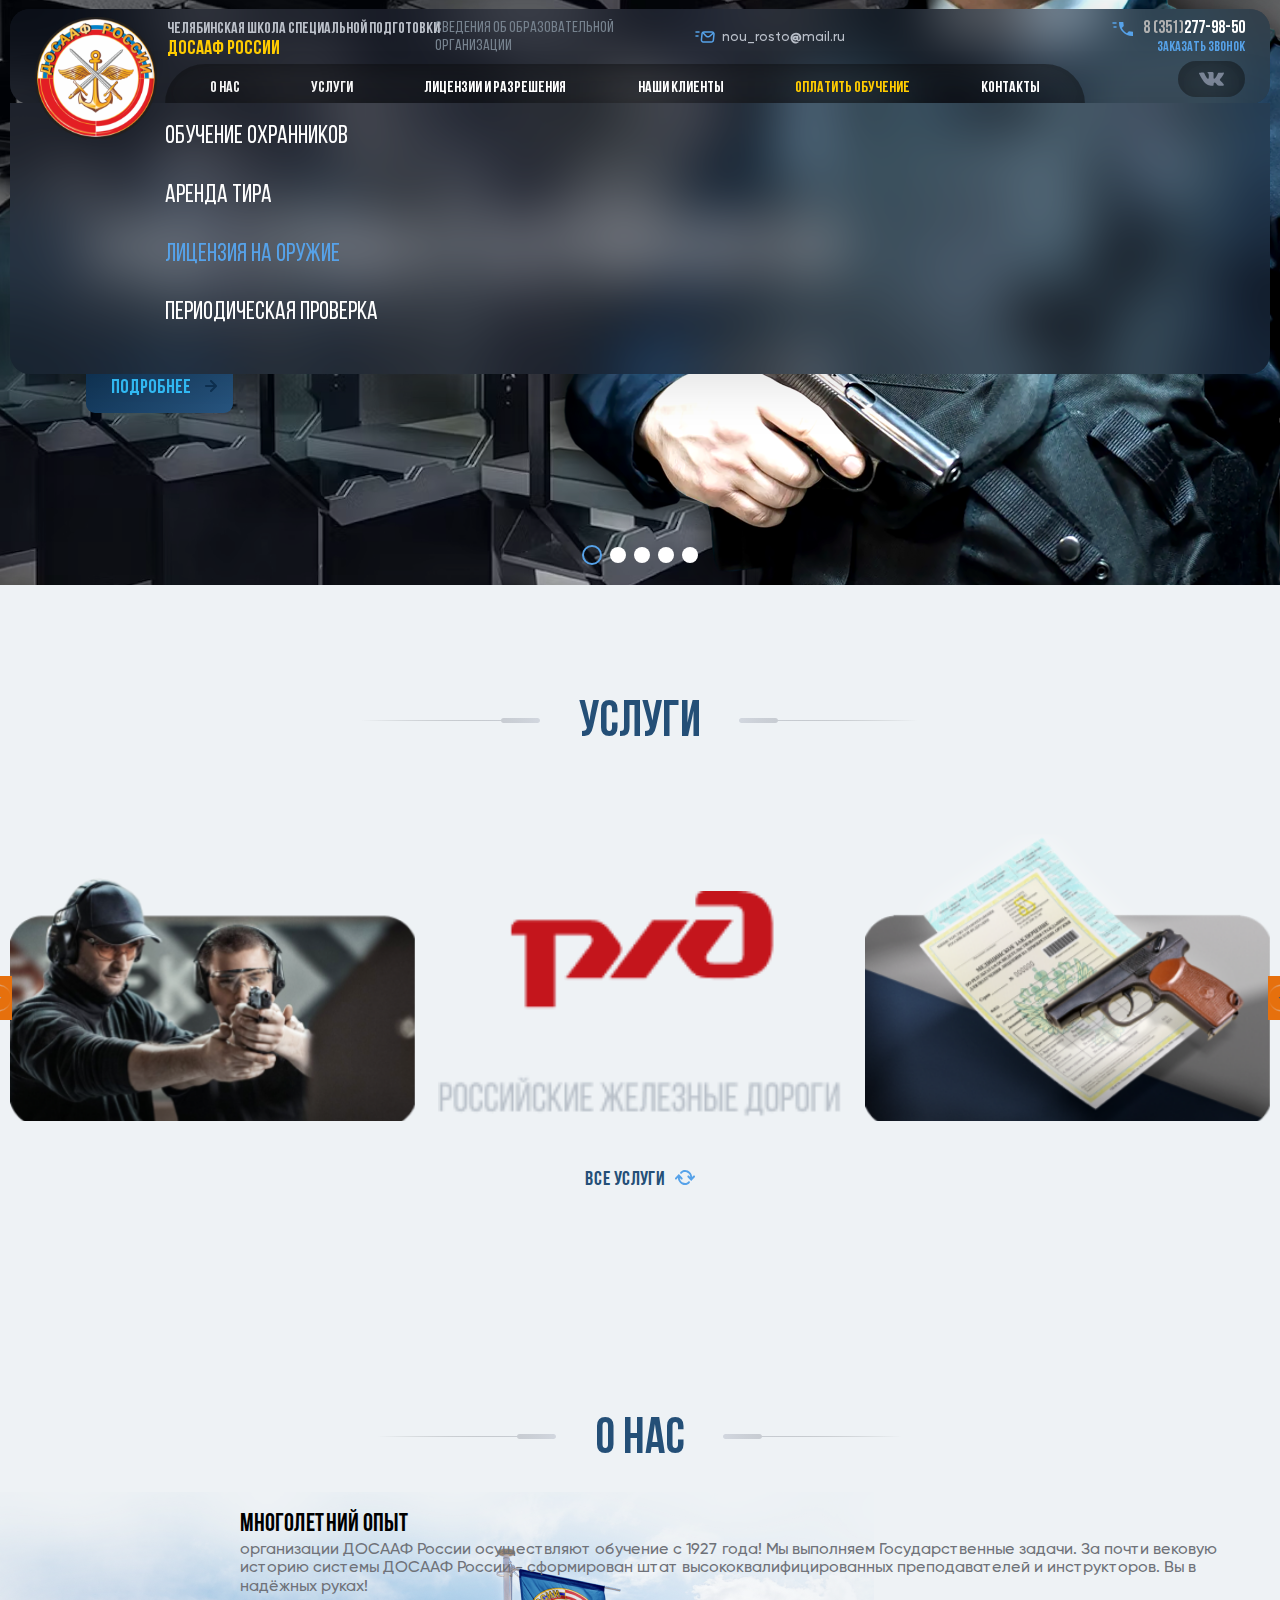
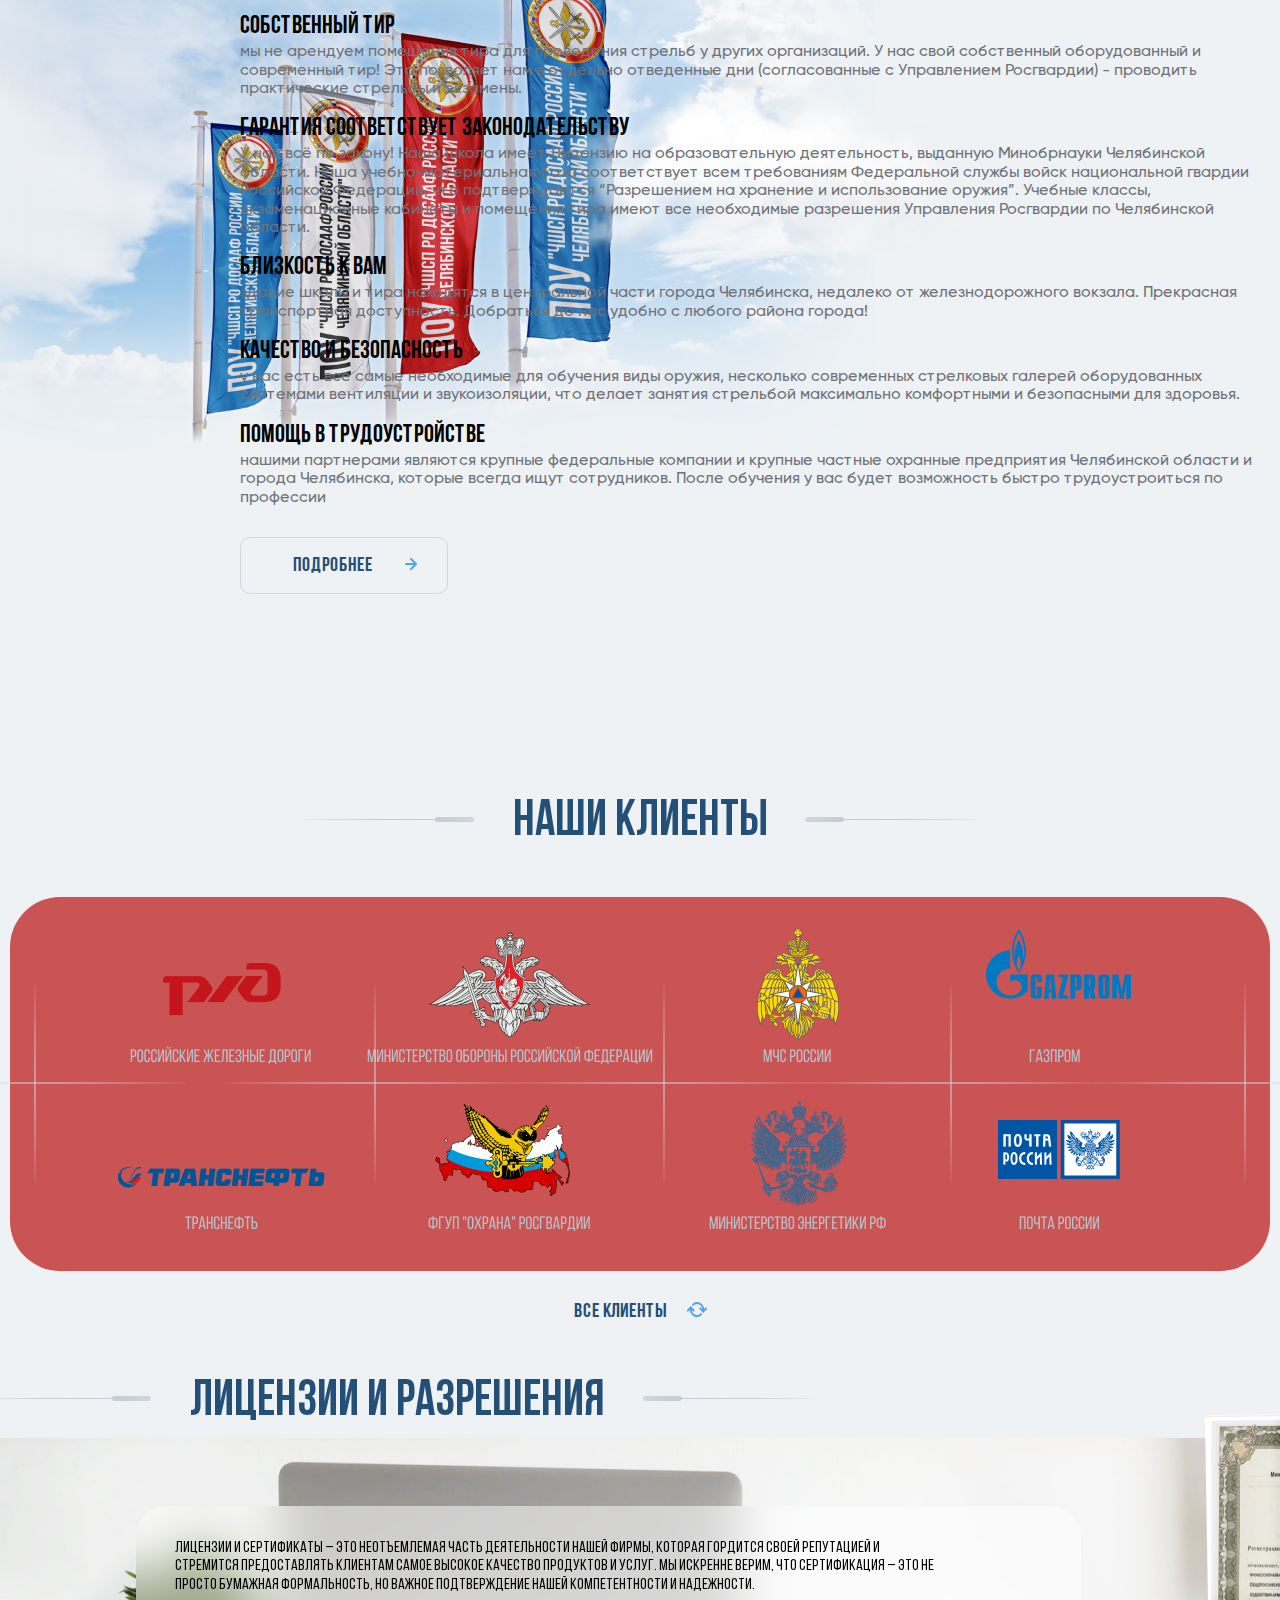
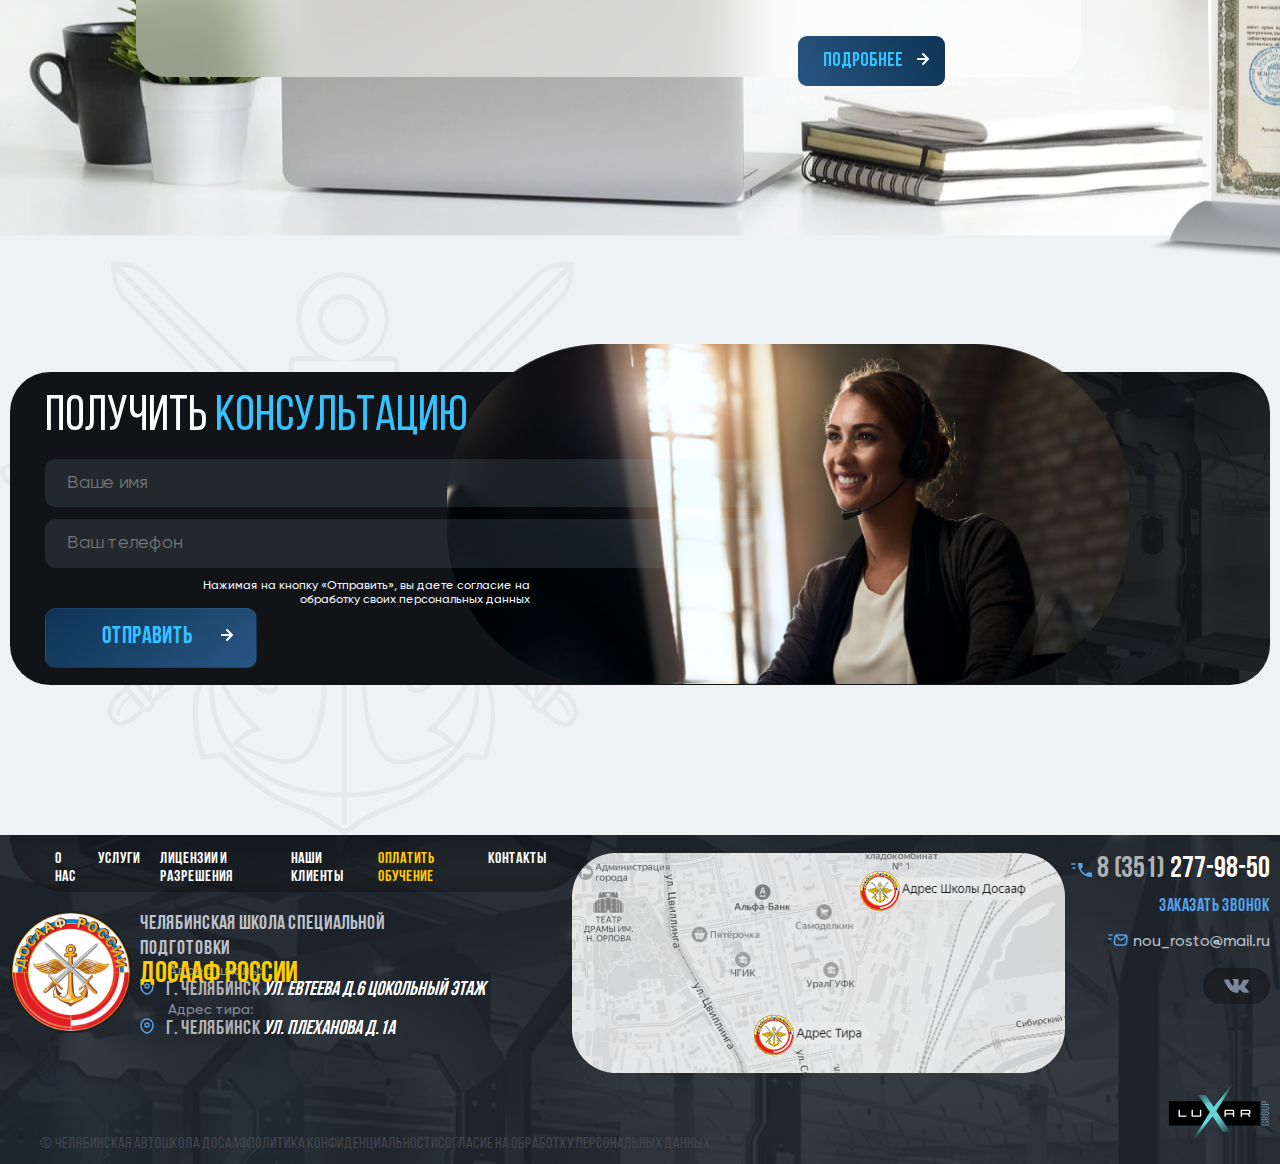
==== index.html @ ca15ece2 "servises slider translateY(-20px)" ====
<!DOCTYPE html>
<html lang="ru">

<head>
  <meta charset="UTF-8" />
  <meta name="viewport"
    content="width=device-width, user-scalable=no, initial-scale=1.0, maximum-scale=1.0, minimum-scale=1.0" />
  <meta http-equiv="X-UA-Compatible" content="ie=edge" />
  <title>ЧЕЛЯБИНСКАЯ ШКОЛА СПЕЦИАЛЬНОЙ ПОДГОТОВКИ ДОСААФ РОССИИ</title>
  <link rel="stylesheet" href="css/normalize.css" />
  <link rel="stylesheet" href="css/swiper-bundle.css" />
  <link rel="stylesheet" href="css/style.css" />

  <script src="script/burger.js" defer></script>
  <script src="script/swiper-bundle.js" defer></script>
  <script src="script/hero-slider.js" defer></script>
  <script src="script/services-slider.js" defer></script>
  <script src="script/open-submenu.js" defer></script>

  <!--    <link rel="stylesheet" href="https://cdn.jsdelivr.net/npm/swiper@11/swiper-bundle.min.css"/>-->
  <!--    <script src="https://cdn.jsdelivr.net/npm/swiper@11/swiper-bundle.min.js"></script>-->
</head>

<body>
  <header class="header">
    <div class="container all-width">
      <div class="header__container">
        <div class="header__logo">
          <a href="/">
            <img class="header__logo_img" src="./images/logo.svg"
              alt="Челябинская школа специальной подготовки ДОСААФ РОССИИ" />
            <div class="header__logo_title">
              <span>Челябинская&#160;школа&#160;специальной&#160;подготовки</span>
              <br />
              <span class="accent">досааф&#160;россии</span>
            </div>
          </a>
        </div>
        <div class="top header__top">
          <ul class="top__list">
            <li class="top__item top__item_left">
              <a class="top__link" href="#">Сведения об образовательной организации</a>
            </li>
            <li class="top__item top__item_right">
              <a class="top__link top__link_mail" href="mailto:nou_rosto@mail.ru">
                <svg class="icon icon-email" width="20" height="12" viewBox="0 0 20 12" fill="none"
                  xmlns="http://www.w3.org/2000/svg">
                  <path d="M1 1H4M1 5H3M7.02 2.801L6.42 8.801C6.3922 9.07903 6.42296 9.35981 6.51031 9.62522C6.59766
                            9.89064 6.73966 10.1348 6.92715 10.342C7.11464 10.5492 7.34346 10.7148 7.59886 10.8281C7.85426
                            10.9414 8.13058 11 8.41 11H16.39C16.886 11 17.3642 10.8157 17.732 10.4829C18.0997 10.1501
                            18.3307 9.69251 18.38 9.199L18.98 3.199C19.0078 2.92097 18.977 2.64019 18.8897 2.37478C18.8023
                            2.10936 18.6603 1.86519 18.4729 1.65801C18.2854 1.45083 18.0565 1.28524 17.8011 1.17191C17.5457
                            1.05857 17.2694 1.00001 16.99 1H9.01C8.51403 1.00002 8.03576 1.18432 7.66803 1.51712C7.3003
                            1.84993 7.06935 2.30749 7.02
                            2.801Z" stroke="#56A2E9" stroke-width="1.5" stroke-linecap="round"
                    stroke-linejoin="round" />
                  <path d="M7.80005 1.5L10.782 4.78C11.047 5.07155 11.3669 5.30804 11.7233 5.47598C12.0797 5.64392
                            12.4657 5.74001 12.8592 5.75877C13.2528 5.77753 13.6461 5.71858 14.0169 5.5853C14.3876 5.45203
                            14.7285 5.24702 15.02
                            4.982L18.3 2" stroke="#56A2E9" stroke-width="1.5" stroke-linecap="round"
                    stroke-linejoin="round" />
                </svg>
                <span>nou_rosto<i>@</i>mail.ru</span></a>
            </li>
          </ul>
        </div>
        <div class="header__contacts">
          <ul class="contacts__list">
            <li class="contacts__item contacts__item_border">
              <a class="contacts__link contacts__link_number" href="tel:+73512779850">
                <svg class="icon icon-call" width="21" height="14" viewBox="0 0 21 14" fill="none"
                  xmlns="http://www.w3.org/2000/svg">
                  <path d="M21 9.69195L16.9008 9.21747L14.9406 11.1776C12.7324 10.0546 10.9376 8.25979
                            9.81458 6.05164L11.7825 4.08369L11.308 0H7.02212C6.57097 7.91847 13.0815 14.429 21
                            13.9779V9.69195Z" fill="#56A2E9" />
                  <path d="M4 1H1M4 5H2" stroke="#56A2E9" stroke-width="1.5" stroke-linecap="round"
                    stroke-linejoin="round" />
                </svg>
                <span>8 (351)</span> 277-98-50
              </a>
            </li>
            <li class="contacts__item contacts__item_zacaz-call">
              <a class="contacts__link contacts__link-call" href="#">заказать звонок</a>
            </li>
            <li class="contacts__item contacts__item_social">
              <a class="contacts__link contacts__link_social" href="https://vk.com"><svg class="icon icon-social"
                  width="25" height="14" viewBox="0 0 25 14" fill="none" xmlns="http://www.w3.org/2000/svg">
                  <path fill-rule="evenodd" clip-rule="evenodd" d="M8.24581 0.979455C8.57841 1.13714 9.35439
                            1.05509 9.63311 2.0165C9.88423 2.88255 9.87392 4.95368 9.67984 5.91772C9.14318 8.58359 6.8778
                            4.36717 6.31852 3.44094C6.02899 2.96131 5.52526 1.86737 5.30141 1.33363C4.91526 0.412672
                            3.98945 0.608835 2.88602 0.608835C2.47093 0.608835 2.19071 0.646817 1.79907 0.645995C1.18624
                            0.644515 0 0.527278 0 1.09061C0 1.52157 0.24696 1.95221 0.437211 2.32596L1.4623 4.35122C1.64141
                            4.69158 1.80572 5.03277 2.00811 5.36804L2.56506 6.33669C4.03185 8.73158 5.79417 11.5407
                            8.43323 12.8382C10.4335 13.8216 11.375 13.8017 13.5682 13.8017C13.9096 13.8017 14.3385
                            13.6179 14.4571 13.3836C14.6017 13.0978 14.5869 12.6249 14.6185 12.2461C14.6959 11.3233
                            15.1492 10.1054 16.2452 10.8583C16.7644 11.2151 17.3953 12.0461 17.8691 12.5139C18.1259
                            12.7673 18.4365 13.0991 18.7249 13.2984C18.8726 13.4005 19.117 13.5478 19.2697 13.6121C20.1759
                            13.9936 21.2166 13.8014 22.3388 13.8017C22.9616 13.8019 24.0473 13.9035 24.5723 13.5641C25.4046
                            13.0259 24.5723 12.0642 24.1005 11.467C23.8309 11.126 22.791 10.0368 22.4228 9.71617C20.0126
                            7.61774 20.4949 7.95795 22.9921 4.66412C23.5159 3.97303 24.925 2.16219 24.925 1.20176C24.925
                            0.698283 24.3854 0.655203 23.9814 0.612781C23.7737 0.591076 23.716 0.64468 23.5023 0.647311C22.8384
                            0.655532 19.8152 0.575456 19.437 0.704367C19.1927 0.787732 19.0539 1.03618 18.9546 1.26507C18.3928
                            2.55846 18.0098 3.44916 17.2042 4.64867C16.8781 5.13422 15.8336 6.76058 15.1798 6.76058C14.7115
                            6.76058 14.5427 5.8383 14.5427 5.38941C14.5427 4.02795 14.6177 2.78586 14.6177 1.46123C14.6177
                            1.17924 14.556 0.883594 14.4622 0.688418C14.0526 -0.164306 11.822 0.0159071 10.7946 0.0159071C10.0525
                            0.0159071 8.85614 0.0918728 8.39415 0.681347C8.32231 0.773263 8.25911 0.822427 8.24581
                            0.979455Z" fill="currentColor" />
                </svg>
              </a>
            </li>
          </ul>
        </div>
        <div class="header__grid2 down header__menu">
          <nav class="header__navigation">
            <ul class="menu__list">
              <li class="menu__item">
                <a class="menu__link link-hov" href="#">О нас</a>
              </li>
              <li class="menu__item">
                <a class="menu__link link-hov submenu" href="#">Услуги</a>
                <ul class="submenu__list">
                  <li class="submenu__item"><a href="#" class="submenu__link">Обучение охранников</a></li>
                  <li class="submenu__item"><a href="#" class="submenu__link">Аренда тира</a></li>
                  <li class="submenu__item"><a href="#" class="submenu__link active">Лицензия на оружие</a></li>
                  <li class="submenu__item"><a href="#" class="submenu__link">Периодическая проверка</a></li>
                </ul>
              </li>
              <li class="menu__item ">
                <a class="menu__link link-hov" href="#">Лицензии и разрешения</a>
              </li>
              <li class="menu__item">
                <a class="grid__link2 menu__link link-hov" href="#">Наши клиенты</a>
              </li>
              <li class="menu__item">
                <a class="menu__link link-hov accent" href="#">Оплатить обучение</a>
              </li>
              <li class="menu__item">
                <a class="menu__link link-hov" href="#">Контакты</a>
              </li>
            </ul>
          </nav>
        </div>
        <div class="burger">
          <div class="burger__btn_open">
            <span class="burger__btn_line"></span>
            <span class="burger__btn_line"></span>
            <span class="burger__btn_line"></span>
          </div>
        </div>
      </div>
    </div>
  </header>
  <div class="burger__menu">
    <div class="container">
      <div class="burger__menu-container">
        <nav class="burger__nav">
          <ul class="nav__list">
            <li class="nav__item"><a class="nav__link" href="#">О нас</a></li>
            <li class="nav__item">
              <a class="nav__link" href="#">Услуги</a>
            </li>
            <li class="nav__item">
              <a class="nav__link" href="#">Лицензии и разрешения</a>
            </li>
            <li class="nav__item">
              <a class="nav__link" href="#">Наши клиенты</a>
            </li>
            <li class="nav__item">
              <a class="nav__link accent" href="#">Оплатить обучение</a>
            </li>
            <li class="nav__item">
              <a class="nav__link" href="#">Контакты</a>
            </li>
            <li class="nav__item">
              <a class="nav__link intelligence" href="#">Сведения об образовательной организации</a>
            </li>
          </ul>
        </nav>

        <div class="burger__contact">
          <ul class="contact__list">
            <li class="contact__item">
              <a href="tel:+73512779850" class="contact__line number"><svg width="21" height="14" viewBox="0 0 21 14"
                  fill="none" xmlns="http://www.w3.org/2000/svg">
                  <path
                    d="M21 9.69195L16.9008 9.21747L14.9406 11.1776C12.7324 10.0546 10.9376 8.25979 9.81458 6.05164L11.7825 4.08369L11.308 0H7.02212C6.57097 7.91847 13.0815 14.429 21 13.9779V9.69195Z"
                    fill="#56A2E9" />
                  <path d="M4 1H1M4 5H2" stroke="#56A2E9" stroke-width="1.5" stroke-linecap="round"
                    stroke-linejoin="round" />
                </svg>
                <span>8 (351)</span> 277-98-50</a>
            </li>
            <li class="contact__item">
              <a href="mailto:nou_rosto@mail.ru" class="contact__line email"><svg class="icon icon-email" width="20"
                  height="12" viewBox="0 0 20 12" fill="none" xmlns="http://www.w3.org/2000/svg">
                  <path d="M1 1H4M1 5H3M7.02 2.801L6.42 8.801C6.3922 9.07903 6.42296 9.35981 6.51031 9.62522C6.59766
                            9.89064 6.73966 10.1348 6.92715 10.342C7.11464 10.5492 7.34346 10.7148 7.59886 10.8281C7.85426
                            10.9414 8.13058 11 8.41 11H16.39C16.886 11 17.3642 10.8157 17.732 10.4829C18.0997 10.1501
                            18.3307 9.69251 18.38 9.199L18.98 3.199C19.0078 2.92097 18.977 2.64019 18.8897 2.37478C18.8023
                            2.10936 18.6603 1.86519 18.4729 1.65801C18.2854 1.45083 18.0565 1.28524 17.8011 1.17191C17.5457
                            1.05857 17.2694 1.00001 16.99 1H9.01C8.51403 1.00002 8.03576 1.18432 7.66803 1.51712C7.3003
                            1.84993 7.06935 2.30749 7.02
                            2.801Z" stroke="#56A2E9" stroke-width="1.5" stroke-linecap="round"
                    stroke-linejoin="round" />
                  <path d="M7.80005 1.5L10.782 4.78C11.047 5.07155 11.3669 5.30804 11.7233 5.47598C12.0797 5.64392
                            12.4657 5.74001 12.8592 5.75877C13.2528 5.77753 13.6461 5.71858 14.0169 5.5853C14.3876 5.45203
                            14.7285 5.24702 15.02
                            4.982L18.3 2" stroke="#56A2E9" stroke-width="1.5" stroke-linecap="round"
                    stroke-linejoin="round" />
                </svg><span>nou_rosto<i>@</i>mail.ru</span></a>
            </li>
          </ul>

          <div class="address__menu">
            <address>
              <span>Адрес школы:</span>
              <a href="#">
                <svg width="14" height="16" viewBox="0 0 14 16" fill="none" xmlns="http://www.w3.org/2000/svg">
                  <path d="M1 6.7C1 3.552 3.686 1 7 1C10.314 1 13 3.552 13 6.7C13 9.824 11.085 13.469 8.097
                           14.772C7.7508 14.9223 7.37741 14.9998 7 14.9998C6.62259 14.9998 6.2492 14.9223 5.903
                           14.772C2.915 13.47 1 9.824 1 6.7Z" stroke="#56A2E9" stroke-width="1.5" />
                  <path d="M7 9C8.10457 9 9 8.10457 9 7C9 5.89543 8.10457 5 7 5C5.89543 5 5 5.89543
                           5 7C5 8.10457 5.89543 9 7 9Z" stroke="#56A2E9" stroke-width="1.5" />
                </svg>
                <p>г. Челябинск ул. Евтеева д.6 цокольный этаж</p>
              </a>
            </address>
            <address>
              <span>Адрес тира:</span>
              <a href="#">
                <svg width="14" height="16" viewBox="0 0 14 16" fill="none" xmlns="http://www.w3.org/2000/svg">
                  <path d="M1 6.7C1 3.552 3.686 1 7 1C10.314 1 13 3.552 13 6.7C13 9.824 11.085 13.469 8.097
                           14.772C7.7508 14.9223 7.37741 14.9998 7 14.9998C6.62259 14.9998 6.2492 14.9223 5.903
                           14.772C2.915 13.47 1 9.824 1 6.7Z" stroke="#56A2E9" stroke-width="1.5" />
                  <path d="M7 9C8.10457 9 9 8.10457 9 7C9 5.89543 8.10457 5 7 5C5.89543 5 5 5.89543
                           5 7C5 8.10457 5.89543 9 7 9Z" stroke="#56A2E9" stroke-width="1.5" />
                </svg>
                <p>г. Челябинск ул. Плеханова д.1А</p>
              </a>
            </address>
          </div>

          <div class="btn__social">
            <a class="contacts__link" href="https://vk.com"><svg class="icon icon-social" width="25" height="14"
                viewBox="0 0 25 14" fill="none" xmlns="http://www.w3.org/2000/svg">
                <path fill-rule="evenodd" clip-rule="evenodd" d="M8.24581 0.979455C8.57841 1.13714 9.35439
                            1.05509 9.63311 2.0165C9.88423 2.88255 9.87392 4.95368 9.67984 5.91772C9.14318 8.58359 6.8778
                            4.36717 6.31852 3.44094C6.02899 2.96131 5.52526 1.86737 5.30141 1.33363C4.91526 0.412672
                            3.98945 0.608835 2.88602 0.608835C2.47093 0.608835 2.19071 0.646817 1.79907 0.645995C1.18624
                            0.644515 0 0.527278 0 1.09061C0 1.52157 0.24696 1.95221 0.437211 2.32596L1.4623 4.35122C1.64141
                            4.69158 1.80572 5.03277 2.00811 5.36804L2.56506 6.33669C4.03185 8.73158 5.79417 11.5407
                            8.43323 12.8382C10.4335 13.8216 11.375 13.8017 13.5682 13.8017C13.9096 13.8017 14.3385
                            13.6179 14.4571 13.3836C14.6017 13.0978 14.5869 12.6249 14.6185 12.2461C14.6959 11.3233
                            15.1492 10.1054 16.2452 10.8583C16.7644 11.2151 17.3953 12.0461 17.8691 12.5139C18.1259
                            12.7673 18.4365 13.0991 18.7249 13.2984C18.8726 13.4005 19.117 13.5478 19.2697 13.6121C20.1759
                            13.9936 21.2166 13.8014 22.3388 13.8017C22.9616 13.8019 24.0473 13.9035 24.5723 13.5641C25.4046
                            13.0259 24.5723 12.0642 24.1005 11.467C23.8309 11.126 22.791 10.0368 22.4228 9.71617C20.0126
                            7.61774 20.4949 7.95795 22.9921 4.66412C23.5159 3.97303 24.925 2.16219 24.925 1.20176C24.925
                            0.698283 24.3854 0.655203 23.9814 0.612781C23.7737 0.591076 23.716 0.64468 23.5023 0.647311C22.8384
                            0.655532 19.8152 0.575456 19.437 0.704367C19.1927 0.787732 19.0539 1.03618 18.9546 1.26507C18.3928
                            2.55846 18.0098 3.44916 17.2042 4.64867C16.8781 5.13422 15.8336 6.76058 15.1798 6.76058C14.7115
                            6.76058 14.5427 5.8383 14.5427 5.38941C14.5427 4.02795 14.6177 2.78586 14.6177 1.46123C14.6177
                            1.17924 14.556 0.883594 14.4622 0.688418C14.0526 -0.164306 11.822 0.0159071 10.7946 0.0159071C10.0525
                            0.0159071 8.85614 0.0918728 8.39415 0.681347C8.32231 0.773263 8.25911 0.822427 8.24581
                            0.979455Z" fill="currentColor" />
              </svg>
            </a>
          </div>

          <button class="burger__btn_closes">
            <svg class="closes" width="53" height="53" viewBox="0 0 53 53" fill="none"
              xmlns="http://www.w3.org/2000/svg">
              <circle cx="26.5" cy="26.5" r="26.5" fill="black" fill-opacity="0.5" />
              <path fill-rule="evenodd" clip-rule="evenodd"
                d="M34.5563 33.5564C34.9469 33.1658 34.9469 32.5327 34.5563 32.1421L28.7026 26.2884L34.7484 20.2427C35.1389 19.8521 35.1389 19.219 34.7484 18.8284C34.3578 18.4379 33.7247 18.4379 33.3342 18.8284L27.2884 24.8742L21.1213 18.7071C20.7308 18.3166 20.0976 18.3166 19.7071 18.7071C19.3166 19.0976 19.3166 19.7308 19.7071 20.1213L25.8742 26.2884L19.8991 32.2635C19.5086 32.654 19.5086 33.2872 19.8991 33.6777C20.2896 34.0682 20.9228 34.0682 21.3133 33.6777L27.2884 27.7026L33.1421 33.5564C33.5327 33.9469 34.1658 33.9469 34.5563 33.5564Z"
                fill="#6F7279" />
            </svg>
          </button>
        </div>
      </div>
    </div>
  </div>

  <main>
    <section class="hero-slider">
      <div class="swiper swiper-hero">

        <div class="swiper-wrapper">

          <div class="swiper-slide" style="
                background: url(images/bg-hero.png) no-repeat center/cover;
                height: 606px;
              ">
            <div class="hero-slider__container">
              <div class="container">
                <div class="hero-slider__card">
                  <h2>Подготовка охранников</h2>
                  <p>
                    С опытными преподавателями и эффективными методиками вы
                    станете настоящим профессионалом в охранной деятельности.
                    Индивидуальный подход к каждому
                  </p>
                  <a href="#" class="btn btn-arr">подробнее
                  </a>
                </div>
              </div>
            </div>
          </div>
          <div class="swiper-slide" style="
                background: url(images/hero-bg2.png) no-repeat center/cover;
                height: 606px;
              ">
            <div class="hero-slider__container">
              <div class="container">
                <div class="hero-slider__card">
                  <h2>
                    Подготовка охранников <br>
                    <span>4,5,6 разрядов</span>
                  </h2>
                  <p>
                    С опытными преподавателями и эффективными методиками вы
                    станете настоящим профессионалом в охранной деятельности.
                    Индивидуальный подход к каждому
                  </p>
                  <a href="#" class="btn btn-arr">подробнее
                  </a>
                </div>
              </div>
            </div>
          </div>
          <div class="swiper-slide" style="
                background: url(images/bg-hero.png) no-repeat center/cover;
                height: 606px;
              ">
            <div class="hero-slider__container">
              <div class="container">
                <div class="hero-slider__card">
                  <h2>Лицензия на оружие</h2>
                  <p>
                    С опытными преподавателями и эффективными методиками вы
                    станете настоящим профессионалом в охранной деятельности.
                    Индивидуальный подход к каждому
                  </p>
                  <a href="#" class="btn btn-arr">подробнее
                  </a>
                </div>
              </div>
            </div>
          </div>
          <div class="swiper-slide" style="
                background: url(images/hero-bg2.png) no-repeat center/cover;
                height: 606px;
              ">
            <div class="hero-slider__container">
              <div class="container">
                <div class="hero-slider__card">
                  <h2>Периодическая проверка</h2>
                  <p>
                    С опытными преподавателями и эффективными методиками вы
                    станете настоящим профессионалом в охранной деятельности.
                    Индивидуальный подход к каждому
                  </p>
                  <a href="#" class="btn btn-arr">подробнее
                  </a>
                </div>
              </div>
            </div>
          </div>
          <div class="swiper-slide" style="
                background: url(images/bg-hero.png) no-repeat center/cover;
                height: 606px;
              ">
            <div class="hero-slider__container">
              <div class="container">
                <div class="hero-slider__card">
                  <h2>Аренда тира</h2>
                  <p>
                    С опытными преподавателями и эффективными методиками вы
                    станете настоящим профессионалом в охранной деятельности.
                    Индивидуальный подход к каждому
                  </p>
                  <button class="btn btn-arr">подробнее
                  </button>
                </div>
              </div>
            </div>
          </div>
        </div>
        <div class="swiper-button-prev btn__slider_prev">
          <svg width="55" height="55" viewBox="0 0 55 55" fill="none" xmlns="http://www.w3.org/2000/svg">
            <circle cx="27.5" cy="27.5" r="27" transform="matrix(-1 0 0 1 55 0)" stroke="#3C4350" />
            <path
              d="M26.29 32.71L21.29 27.71C21.199 27.6149 21.1276 27.5028 21.08 27.38C20.98 27.1365
                          20.98 26.8635 21.08 26.62C21.1276 26.4973 21.199 26.3851 21.29 26.29L26.29 21.29C26.3833
                          21.1968 26.4939 21.1228 26.6158 21.0723C26.7376 21.0219 26.8682 20.9959 27 20.9959C27.2663
                          20.9959 27.5217 21.1017 27.71 21.29C27.8983 21.4783 28.0041 21.7337 28.0041 22C28.0041 22.2663
                          27.8983 22.5217 27.71 22.71L24.41 26L32 26C32.2652 26 32.5196 26.1054 32.7071 26.2929C32.8947
                          26.4804 33 26.7348 33 27C33 27.2652 32.8947 27.5196 32.7071 27.7071C32.5196 27.8946 32.2652 28 32
                          28L24.41 28L27.71 31.29C27.8037 31.383 27.8781 31.4936 27.9289 31.6154C27.9797 31.7373 28.0058
                          31.868 28.0058 32C28.0058 32.132 27.9797 32.2627 27.9289 32.3846C27.8781 32.5064 27.8037 32.617
                          27.71 32.71C27.6171 32.8037 27.5065 32.8781 27.3846 32.9289C27.2627 32.9797 27.132 33.0058 27
                          33.0058C26.868 33.0058 26.7373 32.9797 26.6154 32.9289C26.4936 32.8781 26.383 32.8037 26.29 32.71Z"
              fill="#A8B1C0" />
          </svg>
        </div>
        <div class="swiper-button-next btn__slider_next">
          <svg width="55" height="55" viewBox="0 0 55 55" fill="none" xmlns="http://www.w3.org/2000/svg">
            <circle cx="27.5" cy="27.5" r="27" stroke="#3C4350" />
            <path d="M28.71 32.71L33.71 27.71C33.801 27.6149 33.8724 27.5028 33.92 27.38C34.02 27.1365 34.02
                          26.8635 33.92 26.62C33.8724 26.4973 33.801 26.3851 33.71 26.29L28.71 21.29C28.6167 21.1968 28.5061
                          21.1228 28.3842 21.0723C28.2624 21.0219 28.1318 20.9959 28 20.9959C27.7337 20.9959 27.4783 21.1017
                          27.29 21.29C27.1017 21.4783 26.9959 21.7337 26.9959 22C26.9959 22.2663 27.1017 22.5217 27.29
                          22.71L30.59 26L23 26C22.7348 26 22.4804 26.1054 22.2929 26.2929C22.1053 26.4804 22 26.7348 22
                          27C22 27.2652 22.1053 27.5196 22.2929 27.7071C22.4804 27.8946 22.7348 28 23 28L30.59 28L27.29
                          31.29C27.1963 31.383 27.1219 31.4936 27.0711 31.6154C27.0203 31.7373 26.9942 31.868 26.9942
                          32C26.9942 32.132 27.0203 32.2627 27.0711 32.3846C27.1219 32.5064 27.1963 32.617 27.29 32.71C27.3829
                          32.8037 27.4935 32.8781 27.6154 32.9289C27.7373 32.9797 27.868 33.0058 28 33.0058C28.132 33.0058
                          28.2627 32.9797 28.3846 32.9289C28.5064 32.8781 28.617 32.8037 28.71 32.71Z"
              fill="#A8B1C0" />
          </svg>
        </div>
        <!-- If we need pagination -->
        <div class="swiper-pagination castom-paginstion"></div>
      </div>
    </section>

    <section class="servises">
      <div class="container">
        <div class="servises__container">
            <h2 class="title servises__title">Услуги</h2>

            <!-- If we need navigation buttons -->
            <div class="swiper-button-prev servises-btn-prev">
                <svg width="55" height="55" viewBox="0 0 55 55" fill="none" xmlns="http://www.w3.org/2000/svg">
                    <circle cx="27.5" cy="27.5" r="26" transform="matrix(-1 0 0 1 55 0)"
                            stroke="url(#paint0_linear_400_408)" stroke-width="3" />
                    <path
                            d="M26.29 32.7099L21.29 27.7099C21.199 27.6148 21.1276 27.5027 21.08 27.3799C20.98 27.1365 20.98 26.8634 21.08 26.6199C21.1276 26.4972 21.199 26.385 21.29 26.2899L26.29 21.2899C26.3833 21.1967 26.4939 21.1227 26.6158 21.0723C26.7376 21.0218 26.8682 20.9958 27 20.9958C27.2663 20.9958 27.5217 21.1016 27.71 21.2899C27.8983 21.4782 28.0041 21.7336 28.0041 21.9999C28.0041 22.2662 27.8983 22.5216 27.71 22.7099L24.41 25.9999L32 25.9999C32.2652 25.9999 32.5196 26.1053 32.7071 26.2928C32.8947 26.4804 33 26.7347 33 26.9999C33 27.2652 32.8947 27.5195 32.7071 27.707C32.5196 27.8946 32.2652 27.9999 32 27.9999L24.41 27.9999L27.71 31.2899C27.8037 31.3829 27.8781 31.4935 27.9289 31.6154C27.9797 31.7372 28.0058 31.8679 28.0058 31.9999C28.0058 32.132 27.9797 32.2627 27.9289 32.3845C27.8781 32.5064 27.8037 32.617 27.71 32.7099C27.6171 32.8037 27.5065 32.8781 27.3846 32.9288C27.2627 32.9796 27.132 33.0057 27 33.0057C26.868 33.0057 26.7373 32.9796 26.6154 32.9288C26.4936 32.8781 26.383 32.8037 26.29 32.7099Z"
                            fill="#A8B1C0" />
                    <defs>
                        <linearGradient id="paint0_linear_400_408" x1="1.5" y1="29" x2="55" y2="29.5"
                                        gradientUnits="userSpaceOnUse">
                            <stop stop-color="#D5DDEB" stop-opacity="0" />
                            <stop offset="1" stop-color="#D5DDEA" />
                        </linearGradient>
                    </defs>
                </svg>
            </div>
            <div class="swiper-button-next servises-btn-next">
                <svg width="55" height="55" viewBox="0 0 55 55" fill="none" xmlns="http://www.w3.org/2000/svg">
                    <circle cx="27.5" cy="27.5" r="26" stroke="url(#paint0_linear_400_411)" stroke-width="3" />
                    <path
                            d="M28.71 32.7099L33.71 27.7099C33.801 27.6148 33.8724 27.5027 33.92 27.3799C34.02 27.1365 34.02 26.8634 33.92 26.6199C33.8724 26.4972 33.801 26.385 33.71 26.2899L28.71 21.2899C28.6167 21.1967 28.5061 21.1227 28.3842 21.0723C28.2624 21.0218 28.1318 20.9958 28 20.9958C27.7337 20.9958 27.4783 21.1016 27.29 21.2899C27.1017 21.4782 26.9959 21.7336 26.9959 21.9999C26.9959 22.2662 27.1017 22.5216 27.29 22.7099L30.59 25.9999L23 25.9999C22.7348 25.9999 22.4804 26.1053 22.2929 26.2928C22.1053 26.4804 22 26.7347 22 26.9999C22 27.2652 22.1053 27.5195 22.2929 27.707C22.4804 27.8946 22.7348 27.9999 23 27.9999L30.59 27.9999L27.29 31.2899C27.1963 31.3829 27.1219 31.4935 27.0711 31.6154C27.0203 31.7372 26.9942 31.8679 26.9942 31.9999C26.9942 32.132 27.0203 32.2627 27.0711 32.3845C27.1219 32.5064 27.1963 32.617 27.29 32.7099C27.3829 32.8037 27.4935 32.8781 27.6154 32.9288C27.7373 32.9796 27.868 33.0057 28 33.0057C28.132 33.0057 28.2627 32.9796 28.3846 32.9288C28.5064 32.8781 28.617 32.8037 28.71 32.7099Z"
                            fill="#244F77" />
                    <defs>
                        <linearGradient id="paint0_linear_400_411" x1="1.5" y1="29" x2="55" y2="29.5"
                                        gradientUnits="userSpaceOnUse">
                            <stop stop-color="#D5DDEB" stop-opacity="0" />
                            <stop offset="1" stop-color="#D5DDEA" />
                        </linearGradient>
                    </defs>
                </svg>

            </div>

          <div class="servises__wrapper">
            <div class="swiper swiper-servises">

              <!-- Additional required wrapper -->
              <div class="swiper-wrapper">
                <!-- Slides -->
                <div class="swiper-slide">
                  <img src="./images/1.png" alt="" />
                </div>

                  <div class="swiper-slide">
                      <img src="./images/rgd.png" alt="" />
                  </div>

                <div class="swiper-slide">
                  <img src="./images/2.png" alt="" />
                </div>
                <div class="swiper-slide">
                  <img src="./images/3.png" alt="" />
                </div>
                <div class="swiper-slide">
                  <img src="./images/4.png" alt="" />
                </div>
                  <!-- Slides -->
                  <div class="swiper-slide">
                      <img src="./images/1.png" alt="" />
                  </div>
                  <div class="swiper-slide">
                      <img src="./images/2.png" alt="" />
                  </div>
                  <div class="swiper-slide">
                      <img src="./images/3.png" alt="" />
                  </div>
                  <div class="swiper-slide">
                      <img src="./images/4.png" alt="" />
                  </div>
              </div>
            </div>
          </div>
          <a>все услуги
            <svg width="20" height="15" viewBox="0 0 20 15" fill="none" xmlns="http://www.w3.org/2000/svg">
              <path d="M10.0263 15C11.8814 15 13.2614 14.382 14.6394 12.934C14.818 12.7463 14.9183 12.4919
                    14.9182 12.2266C14.9181 11.9614 14.8176 11.707 14.6389 11.5195C14.4602 11.332 14.2179 11.2267
                    13.9653 11.2268C13.7127 11.2269 13.4704 11.3323 13.2919 11.52C12.2652 12.599 11.3805 13 10.0263
                    13C9.33829 13.002 8.65676 12.8607 8.02117 12.5841C7.38558 12.3076 6.80857 11.9014 6.32358
                    11.389C5.36838 10.385 4.89316 9.31099 4.8065 7.961L5.99407 9.20699C6.08249 9.29984 6.18746 9.37349
                    6.30298 9.42373C6.41851 9.47398 6.54233 9.49984 6.66737 9.49984C6.79242 9.49984 6.91624 9.47398
                    7.03176 9.42373C7.14729 9.37349 7.25226 9.29984 7.34068 9.20699C7.4291 9.11415 7.49923 9.00393 7.54709
                    8.88262C7.59494 8.76131 7.61957 8.6313 7.61957 8.5C7.61957 8.36869 7.59494 8.23868 7.54709 8.11737C7.49923
                    7.99607 7.4291 7.88584 7.34068 7.793L3.81035 4.08601L0.280021 7.793C0.191276 7.88565 0.120851 7.99581
                    0.0727955 8.11714C0.024738 8.23848 -3.65803e-07 8.36859 -3.71547e-07 8.5C-3.77291e-07 8.6314 0.0247379
                    8.76151 0.0727955 8.88285C0.120851 9.00418 0.191276 9.11434 0.280021 9.20699C0.368387 9.29994 0.473339
                    9.37368 0.588872 9.42399C0.704406 9.4743 0.828252 9.50019 0.953327 9.50019C1.0784 9.50019 1.20225
                    9.4743 1.31778 9.42399C1.43331 9.37368 1.53827 9.29994 1.62663 9.20699L2.89896 7.87C2.97705 9.79299
                    3.65321 11.412 4.97601 12.803C5.63754 13.5018 6.42455 14.0558 7.29146 14.4329C8.15836 14.8101 9.08792
                    15.0028 10.0263 15ZM10.0006 2.00002C11.3996 2.00002 12.7147 2.57202 13.7042 3.61102C14.6651 4.62001
                    15.1403 5.70301 15.2222 7.068L14.008 5.79301C13.8751 5.65236 13.7053 5.55642 13.5202 5.51737C13.3352
                    5.47833 13.1433 5.49795 12.9689 5.57375C12.7946 5.64954 12.6456 5.77808 12.541 5.94301C12.4363 6.10795
                    12.3808 6.30183 12.3814 6.5C12.3813 6.63134 12.4059 6.76141 12.4538 6.88274C12.5016 7.00406 12.5719
                    7.11426 12.6605 7.207L16.1908 10.914L19.7211 7.207C19.8095 7.11416 19.8797 7.00394 19.9275 6.88263C19.9754
                    6.76132 20 6.63131 20 6.5C20 6.3687 19.9754 6.23869 19.9275 6.11738C19.8797 5.99607 19.8095 5.88585
                    19.7211 5.79301C19.6327 5.70016 19.5277 5.62651 19.4122 5.57627C19.2967 5.52602 19.1728 5.50016
                    19.0478 5.50016C18.9228 5.50016 18.7989 5.52602 18.6834 5.57627C18.5679 5.62651 18.4629 5.70016
                    18.3745 5.79301L17.126 7.104C17.0441 5.19001 16.3679 3.57902 15.0508 2.19702C14.3893 1.49821 13.6023
                    0.944188 12.7354 0.567062C11.8685 0.189936 10.9389 -0.00279701 10.0006 3.02232e-05C8.1454 3.01421e-05
                    6.76546 0.618028 5.38743 2.06602C5.29874 2.15874 5.22839 2.26895 5.18042 2.39032C5.13244 2.51169
                    5.10779 2.64182 5.10788 2.77323C5.10797 2.90463 5.1328 3.03473 5.18093 3.15602C5.22907 3.27732
                    5.29957 3.38743 5.38838 3.48002C5.47682 3.57299 5.58186 3.64675 5.69747 3.69707C5.81308 3.7474
                    5.93701 3.7733 6.06216 3.7733C6.18731 3.7733 6.31124 3.7474 6.42685 3.69708C6.54246 3.64675
                    6.64749 3.57299 6.73594 3.48002C7.76161 2.40102 8.64634 2.00002 10.0006 2.00002Z" fill="#56A2E9" />
            </svg>
          </a>
        </div>
      </div>
    </section>

    <section class="about">
      <div class="container">
        <div class="about__container">

            <h2 class="about__title title">О нас</h2>


          <div class="about__wrapper">
            <article>
              <h3>Многолетний опыт</h3>
              <p>
                организации ДОСААФ России осуществляют обучение с 1927 года!
                Мы выполняем Государственные задачи. За почти вековую историю
                системы ДОСААФ России - сформирован штат
                высококвалифицированных преподавателей и инструкторов. Вы в
                надёжных руках!
              </p>
            </article>
            <article>
              <h3>Собственный тир</h3>
              <p>
                мы не арендуем помещения тира для проведения стрельб у других
                организаций. У нас свой собственный оборудованный и
                современный тир! Это позволяет нам в отдельно отведенные дни
                (согласованные с Управлением Росгвардии) - проводить
                практические стрельбы и экзамены.
              </p>
            </article>
            <article>
              <h3>Гарантия соответствует законодательству</h3>
              <p>
                У нас всё по закону! Наша школа имеет Лицензию на
                образовательную деятельность, выданную Минобрнауки Челябинской
                области. Наша учебно-материальная база соответствует всем
                требованиям Федеральной службы войск национальной гвардии
                Российской Федерации, что подтверждается “Разрешением на
                хранение и использование оружия”. Учебные классы,
                экзаменационные кабинеты и помещения тира имеют все
                необходимые разрешения Управления Росгвардии по Челябинской
                области.
              </p>
            </article>
            <article>
              <h3>Близкость к вам</h3>
              <p>
                здание школы и тира находятся в центральной части города
                Челябинска, недалеко от железнодорожного вокзала. Прекрасная
                транспортная доступность. Добраться до нас удобно с любого
                района города!
              </p>
            </article>
            <article>
              <h3>Качество и безопасность</h3>
              <p>
                у нас есть все самые необходимые для обучения виды оружия,
                несколько современных стрелковых галерей оборудованных
                системами вентиляции и звукоизоляции, что делает занятия
                стрельбой максимально комфортными и безопасными для здоровья.
              </p>
            </article>
            <article>
              <h3>Помощь в трудоустройстве</h3>
              <p>
                нашими партнерами являются крупные федеральные компании и
                крупные частные охранные предприятия Челябинской области и
                города Челябинска, которые всегда ищут сотрудников. После
                обучения у вас будет возможность быстро трудоустроиться по
                профессии
              </p>
            </article>
            <a>подробнее<svg width="12" height="12" viewBox="0 0 12 12" fill="none" xmlns="http://www.w3.org/2000/svg">
                <path d="M6.70998 11.7141L11.71 6.71409C11.801 6.61899 11.8724 6.50684 11.92 6.38409C12.02 6.14063
                            12.02 5.86755 11.92 5.62409C11.8724 5.50134 11.801 5.3892 11.71 5.29409L6.70998 0.294091C6.61674
                            0.200853 6.50605 0.126892 6.38423 0.076432C6.26241 0.0259717 6.13184 -2.56287e-07 5.99998
                            -2.6205e-07C5.73368 -2.73691e-07 5.47828 0.105788 5.28998 0.294091C5.10168 0.482395 4.99589 0.73779
                            4.99589 1.00409C4.99589 1.27039 5.10168 1.52579 5.28998 1.71409L8.58998 5.00409L0.999982 5.00409C0.734765
                            5.00409 0.48041 5.10945 0.292874 5.29698C0.105338 5.48452 -1.83707e-05 5.73887 -1.83823e-05
                            6.00409C-1.83939e-05 6.26931 0.105338 6.52366 0.292874 6.7112C0.48041 6.89873 0.734765 7.00409
                            0.999982 7.00409L8.58998 7.00409L5.28998 10.2941C5.19625 10.3871 5.12186 10.4977 5.07109 10.6195C5.02032
                            10.7414 4.99418 10.8721 4.99418 11.0041C4.99418 11.1361 5.02032 11.2668 5.07109 11.3887C5.12186 11.5105
                            5.19625 11.6211 5.28998 11.7141C5.38294 11.8078 5.49355 11.8822 5.6154 11.933C5.73726 11.9838 5.86797
                            12.0099 5.99998 12.0099C6.13199 12.0099 6.2627 11.9838 6.38456 11.933C6.50642 11.8822 6.61702 11.8078
                            6.70998 11.7141Z" fill="currentColor" />
              </svg>
            </a>
          </div>
        </div>
      </div>
    </section>

    <section class="customers">
      <div class="container">

          <h2 class="customers__title title">Наши клиенты</h2>

        <div class="customers__wrapper">
          <ul>
            <li>
              <img src="./images/rgd.png" alt="Логотип Российских Железных Дорог" />
            </li>
            <li>
              <img src="./images/min-obor.png" alt="Логотип Министерства Обороны Российской Федерации" />
            </li>
            <li>
              <img src="./images/mchs.png" alt="Логотип Министерства Черезвычайных Ситуаций" />
            </li>
            <li><img src="./images/gazprom.png" alt="Логотип Газпрома" /></li>
            <li>
              <img src="./images/transneft.png" alt="Логотип Транснефти" />
            </li>
            <li>
              <img src="./images/fgup.png" alt="Логотип ФГУП Охрана РосГвардии" />
            </li>
            <li>
              <img src="./images/min-energo.png" alt="Логотип Министерства Энергетики Российской Федерации" />
            </li>
            <li>
              <img src="./images/mail-rus.png" alt="Логотип Почты России" />
            </li>
          </ul>
        </div>
        <div class="customers__btn">
          <a>все клиенты<svg width="20" height="15" viewBox="0 0 20 15" fill="none" xmlns="http://www.w3.org/2000/svg">
              <path d="M10.0263 15C11.8814 15 13.2614 14.382 14.6394 12.934C14.818 12.7463 14.9183 12.4919 14.9182
                    12.2266C14.9181 11.9614 14.8176 11.707 14.6389 11.5195C14.4602 11.332 14.2179 11.2267 13.9653
                    11.2268C13.7127 11.2269 13.4704 11.3323 13.2919 11.52C12.2652 12.599 11.3805 13 10.0263 13C9.33829
                    13.002 8.65676 12.8607 8.02117 12.5841C7.38558 12.3076 6.80857 11.9014 6.32358 11.389C5.36838
                    10.385 4.89316 9.31099 4.8065 7.961L5.99407 9.20699C6.08249 9.29984 6.18746 9.37349 6.30298
                    9.42373C6.41851 9.47398 6.54233 9.49984 6.66737 9.49984C6.79242 9.49984 6.91624 9.47398 7.03176
                    9.42373C7.14729 9.37349 7.25226 9.29984 7.34068 9.20699C7.4291 9.11415 7.49923 9.00393 7.54709
                    8.88262C7.59494 8.76131 7.61957 8.6313 7.61957 8.5C7.61957 8.36869 7.59494 8.23868 7.54709 8.11737C7.49923
                    7.99607 7.4291 7.88584 7.34068 7.793L3.81035 4.08601L0.280021 7.793C0.191276 7.88565 0.120851 7.99581
                    0.0727955 8.11714C0.024738 8.23848 -3.65803e-07 8.36859 -3.71547e-07 8.5C-3.77291e-07 8.6314 0.0247379
                    8.76151 0.0727955 8.88285C0.120851 9.00418 0.191276 9.11434 0.280021 9.20699C0.368387 9.29994 0.473339
                    9.37368 0.588872 9.42399C0.704406 9.4743 0.828252 9.50019 0.953327 9.50019C1.0784 9.50019 1.20225 9.4743
                    1.31778 9.42399C1.43331 9.37368 1.53827 9.29994 1.62663 9.20699L2.89896 7.87C2.97705 9.79299 3.65321 11.412
                    4.97601 12.803C5.63754 13.5018 6.42455 14.0558 7.29146 14.4329C8.15836 14.8101 9.08792 15.0028 10.0263
                    15ZM10.0006 2.00002C11.3996 2.00002 12.7147 2.57202 13.7042 3.61102C14.6651 4.62001 15.1403 5.70301
                    15.2222 7.068L14.008 5.79301C13.8751 5.65236 13.7053 5.55642 13.5202 5.51737C13.3352 5.47833 13.1433
                    5.49795 12.9689 5.57375C12.7946 5.64954 12.6456 5.77808 12.541 5.94301C12.4363 6.10795 12.3808
                    6.30183 12.3814 6.5C12.3813 6.63134 12.4059 6.76141 12.4538 6.88274C12.5016 7.00406 12.5719
                    7.11426 12.6605 7.207L16.1908 10.914L19.7211 7.207C19.8095 7.11416 19.8797 7.00394 19.9275 6.88263C19.9754
                    6.76132 20 6.63131 20 6.5C20 6.3687 19.9754 6.23869 19.9275 6.11738C19.8797 5.99607 19.8095 5.88585
                    19.7211 5.79301C19.6327 5.70016 19.5277 5.62651 19.4122 5.57627C19.2967 5.52602 19.1728 5.50016 19.0478
                    5.50016C18.9228 5.50016 18.7989 5.52602 18.6834 5.57627C18.5679 5.62651 18.4629 5.70016 18.3745 5.79301L17.126
                    7.104C17.0441 5.19001 16.3679 3.57902 15.0508 2.19702C14.3893 1.49821 13.6023 0.944188 12.7354
                    0.567062C11.8685 0.189936 10.9389 -0.00279701 10.0006 3.02232e-05C8.1454 3.01421e-05 6.76546 0.618028
                    5.38743 2.06602C5.29874 2.15874 5.22839 2.26895 5.18042 2.39032C5.13244 2.51169 5.10779 2.64182 5.10788
                    2.77323C5.10797 2.90463 5.1328 3.03473 5.18093 3.15602C5.22907 3.27732 5.29957 3.38743 5.38838
                    3.48002C5.47682 3.57299 5.58186 3.64675 5.69747 3.69707C5.81308 3.7474 5.93701 3.7733 6.06216 3.7733C6.18731
                    3.7733 6.31124 3.7474 6.42685 3.69708C6.54246 3.64675 6.64749 3.57299 6.73594 3.48002C7.76161 2.40102 8.64634
                    2.00002 10.0006 2.00002Z" fill="currentColor" />
            </svg>
          </a>
        </div>
      </div>
    </section>

    <section class="licenses">
      <div class="container">
        <div class="licenses__container">
            <h2 class="title title__left">Лицензии и разрешения</h2>

          <div class="licenses__wrapper">
            <span>Лицензии и Сертификаты – это неотъемлемая часть деятельности
              нашей фирмы, которая гордится своей репутацией и стремится
              предоставлять клиентам самое высокое качество продуктов и услуг.
              Мы искренне верим, что сертификация – это не просто бумажная
              формальность, но важное подтверждение нашей компетентности и
              надежности.</span>
              <a href="#" class="btn btn__white licenses__btn-white">подробнее
              </a>
          </div>
        </div>
      </div>
    </section>

    <section class="consultation">
      <div class="container">
        <div class="consultation__container">
          <div class="consultation__form">
            <form action="/" method="POST">
              <label for="username">Получить <span>консультацию</span></label>
              <input type="text" placeholder="Ваше имя" name="username" id="username" autocomplete required />
              <input type="tel" placeholder="Ваш телефон" autocomplete required />
              <span class="span-warning">Нажимая на кнопку «Отправить», вы даете согласие на обработку
                своих персональных данных</span>
              <button>
                отправить
                <svg width="12" height="12" viewBox="0 0 12 12" fill="none" xmlns="http://www.w3.org/2000/svg">
                  <path
                    d="M6.70998 11.7141L11.71 6.71409C11.801 6.61899 11.8724 6.50684 11.92 6.38409C12.02 6.14063 12.02 5.86755 11.92 5.62409C11.8724 5.50134 11.801 5.3892 11.71 5.29409L6.70998 0.294091C6.61674 0.200853 6.50605 0.126892 6.38423 0.076432C6.26241 0.0259717 6.13184 -2.56287e-07 5.99998 -2.6205e-07C5.73368 -2.73691e-07 5.47828 0.105788 5.28998 0.294091C5.10168 0.482395 4.99589 0.73779 4.99589 1.00409C4.99589 1.27039 5.10168 1.52579 5.28998 1.71409L8.58998 5.00409L0.999982 5.00409C0.734765 5.00409 0.48041 5.10945 0.292874 5.29698C0.105338 5.48452 -1.83707e-05 5.73887 -1.83823e-05 6.00409C-1.83939e-05 6.26931 0.105338 6.52366 0.292874 6.7112C0.48041 6.89873 0.734765 7.00409 0.999982 7.00409L8.58998 7.00409L5.28998 10.2941C5.19625 10.3871 5.12186 10.4977 5.07109 10.6195C5.02032 10.7414 4.99418 10.8721 4.99418 11.0041C4.99418 11.1361 5.02032 11.2668 5.07109 11.3887C5.12186 11.5105 5.19625 11.6211 5.28998 11.7141C5.38294 11.8078 5.49355 11.8822 5.6154 11.933C5.73726 11.9838 5.86797 12.0099 5.99998 12.0099C6.13199 12.0099 6.2627 11.9838 6.38456 11.933C6.50642 11.8822 6.61702 11.8078 6.70998 11.7141Z"
                    fill="currentColor" />
                </svg>
              </button>
            </form>
          </div>
          <div class="foto"></div>
          <div class="consultation__bg_right"></div>
        </div>
      </div>
    </section>
  </main>

  <footer class="footer">
    <div class="container">
      <div class="footer__container">
        <div class="footer__nav">
          <nav class="footer__navigation">
            <ul class="footer__nav-list">
              <li class="footer__nav-item">
                <a href="#" class="footer__nav-link">О нас</a>
              </li>
              <li class="footer__nav-item">
                <a href="#" class="footer__nav-link active">Услуги</a>
              </li>
              <li class="footer__nav-item">
                <a href="#" class="footer__nav-link">Лицензии и разрешения</a>
              </li>
              <li class="footer__nav-item">
                <a href="#" class="footer__nav-link">Наши клиенты</a>
              </li>
              <li class="footer__nav-item">
                <a href="#" class="footer__nav-link accent">Оплатить обучение</a>
              </li>
              <li class="footer__nav-item">
                <a href="#" class="footer__nav-link">Контакты</a>
              </li>
            </ul>
          </nav>
        </div>
        <div class="footer__wrapper-company">
          <a href="#">
            <img src="./images/logo.svg" alt="Челябинская школа специальной подготовки ДОСААФ РОССИИ" />
            <div class="footer__logo_title">
              <span>Челябинская школа специальной подготовки</span>
              <br />
              <span class="logo-active">досааф россии</span>
            </div>
          </a>
          <div class="footer__address">
            <address>
              <span>Адрес школы:</span>
              <svg width="14" height="16" viewBox="0 0 14 16" fill="none" xmlns="http://www.w3.org/2000/svg">
                <path d="M1 6.7C1 3.552 3.686 1 7 1C10.314 1 13 3.552 13 6.7C13 9.824 11.085 13.469 8.097
                           14.772C7.7508 14.9223 7.37741 14.9998 7 14.9998C6.62259 14.9998 6.2492 14.9223 5.903
                           14.772C2.915 13.47 1 9.824 1 6.7Z" stroke="#56A2E9" stroke-width="1.5" />
                <path d="M7 9C8.10457 9 9 8.10457 9 7C9 5.89543 8.10457 5 7 5C5.89543 5 5 5.89543
                           5 7C5 8.10457 5.89543 9 7 9Z" stroke="#56A2E9" stroke-width="1.5" />
              </svg>
              <p>
                <span class="grey">г. Челябинск</span> ул. Евтеева д.6
                цокольный этаж
              </p>
            </address>
            <address>
              <span>Адрес тира:</span>
              <svg width="14" height="16" viewBox="0 0 14 16" fill="none" xmlns="http://www.w3.org/2000/svg">
                <path d="M1 6.7C1 3.552 3.686 1 7 1C10.314 1 13 3.552 13 6.7C13 9.824 11.085 13.469 8.097
                           14.772C7.7508 14.9223 7.37741 14.9998 7 14.9998C6.62259 14.9998 6.2492 14.9223 5.903
                           14.772C2.915 13.47 1 9.824 1 6.7Z" stroke="#56A2E9" stroke-width="1.5" />
                <path d="M7 9C8.10457 9 9 8.10457 9 7C9 5.89543 8.10457 5 7 5C5.89543 5 5 5.89543
                           5 7C5 8.10457 5.89543 9 7 9Z" stroke="#56A2E9" stroke-width="1.5" />
              </svg>
              <p><span class="grey">г. Челябинск</span> ул. Плеханова д.1А</p>
            </address>
          </div>
        </div>
        <div class="footer__wrapper-contact">
          <div class="footer__email">
            <ul class="footer__email-list">
              <li>
                <a href="tel:+73512779850">
                  <!--                        <img src="images/call-icon.svg" alt="Иконка трубки телефона">-->
                  <svg width="21" height="14" viewBox="0 0 21 14" fill="none" xmlns="http://www.w3.org/2000/svg">
                    <path d="M21 9.69195L16.9008 9.21747L14.9406 11.1776C12.7324 10.0546 10.9376 8.25979
                            9.81458 6.05164L11.7825 4.08369L11.308 0H7.02212C6.57097 7.91847 13.0815 14.429 21
                            13.9779V9.69195Z" fill="#56A2E9" />
                    <path d="M4 1H1M4 5H2" stroke="#56A2E9" stroke-width="1.5" stroke-linecap="round"
                      stroke-linejoin="round" />
                  </svg>
                  <span class="grey">8 (351)</span> 277-98-50</a>
              </li>
              <li><a class="blue" href="#">заказать звонок</a></li>
              <li>
                <a href="mailto:nou_rosto@mail.ru">
                  <!--                        <img src="images/email.svg" alt="Иконка почтового конверта">-->
                  <svg width="20" height="12" viewBox="0 0 20 12" fill="none" xmlns="http://www.w3.org/2000/svg">
                    <path d="M1 1H4M1 5H3M7.02 2.801L6.42 8.801C6.3922 9.07903 6.42296 9.35981 6.51031 9.62522C6.59766
                            9.89064 6.73966 10.1348 6.92715 10.342C7.11464 10.5492 7.34346 10.7148 7.59886 10.8281C7.85426
                            10.9414 8.13058 11 8.41 11H16.39C16.886 11 17.3642 10.8157 17.732 10.4829C18.0997 10.1501
                            18.3307 9.69251 18.38 9.199L18.98 3.199C19.0078 2.92097 18.977 2.64019 18.8897 2.37478C18.8023
                            2.10936 18.6603 1.86519 18.4729 1.65801C18.2854 1.45083 18.0565 1.28524 17.8011 1.17191C17.5457
                            1.05857 17.2694 1.00001 16.99 1H9.01C8.51403 1.00002 8.03576 1.18432 7.66803 1.51712C7.3003
                            1.84993 7.06935 2.30749 7.02
                            2.801Z" stroke="#56A2E9" stroke-width="1.5" stroke-linecap="round"
                      stroke-linejoin="round" />
                    <path d="M7.80005 1.5L10.782 4.78C11.047 5.07155 11.3669 5.30804 11.7233 5.47598C12.0797 5.64392
                            12.4657 5.74001 12.8592 5.75877C13.2528 5.77753 13.6461 5.71858 14.0169 5.5853C14.3876 5.45203
                            14.7285 5.24702 15.02
                            4.982L18.3 2" stroke="#56A2E9" stroke-width="1.5" stroke-linecap="round"
                      stroke-linejoin="round" />
                  </svg>
                  <span class="span-email">nou_rosto<i>@</i>mail.ru</span>
                </a>
              </li>
              <li class=" ">
                <a class="btn btn__social_footer" href="htths://vk.com">
                  <!--                        <img src="./images/vk-icon.svg" alt="Иконка социальной сети ВКонтакте">-->
                  <svg width="25" height="14" viewBox="0 0 25 14" fill="none" xmlns="http://www.w3.org/2000/svg">
                    <path fill-rule="evenodd" clip-rule="evenodd" d="M8.24581 0.979455C8.57841 1.13714 9.35439
                            1.05509 9.63311 2.0165C9.88423 2.88255 9.87392 4.95368 9.67984 5.91772C9.14318 8.58359 6.8778
                            4.36717 6.31852 3.44094C6.02899 2.96131 5.52526 1.86737 5.30141 1.33363C4.91526 0.412672
                            3.98945 0.608835 2.88602 0.608835C2.47093 0.608835 2.19071 0.646817 1.79907 0.645995C1.18624
                            0.644515 0 0.527278 0 1.09061C0 1.52157 0.24696 1.95221 0.437211 2.32596L1.4623 4.35122C1.64141
                            4.69158 1.80572 5.03277 2.00811 5.36804L2.56506 6.33669C4.03185 8.73158 5.79417 11.5407
                            8.43323 12.8382C10.4335 13.8216 11.375 13.8017 13.5682 13.8017C13.9096 13.8017 14.3385
                            13.6179 14.4571 13.3836C14.6017 13.0978 14.5869 12.6249 14.6185 12.2461C14.6959 11.3233
                            15.1492 10.1054 16.2452 10.8583C16.7644 11.2151 17.3953 12.0461 17.8691 12.5139C18.1259
                            12.7673 18.4365 13.0991 18.7249 13.2984C18.8726 13.4005 19.117 13.5478 19.2697 13.6121C20.1759
                            13.9936 21.2166 13.8014 22.3388 13.8017C22.9616 13.8019 24.0473 13.9035 24.5723 13.5641C25.4046
                            13.0259 24.5723 12.0642 24.1005 11.467C23.8309 11.126 22.791 10.0368 22.4228 9.71617C20.0126
                            7.61774 20.4949 7.95795 22.9921 4.66412C23.5159 3.97303 24.925 2.16219 24.925 1.20176C24.925
                            0.698283 24.3854 0.655203 23.9814 0.612781C23.7737 0.591076 23.716 0.64468 23.5023 0.647311C22.8384
                            0.655532 19.8152 0.575456 19.437 0.704367C19.1927 0.787732 19.0539 1.03618 18.9546 1.26507C18.3928
                            2.55846 18.0098 3.44916 17.2042 4.64867C16.8781 5.13422 15.8336 6.76058 15.1798 6.76058C14.7115
                            6.76058 14.5427 5.8383 14.5427 5.38941C14.5427 4.02795 14.6177 2.78586 14.6177 1.46123C14.6177
                            1.17924 14.556 0.883594 14.4622 0.688418C14.0526 -0.164306 11.822 0.0159071 10.7946 0.0159071C10.0525
                            0.0159071 8.85614 0.0918728 8.39415 0.681347C8.32231 0.773263 8.25911 0.822427 8.24581
                            0.979455Z" fill="#7D889A" />
                  </svg>
                </a>
              </li>
            </ul>
          </div>
        </div>
        <div class="footer__map">
          <img src="./images/map-card.png" alt="" srcset="" />
        </div>
        <div class="footer__copyright">
          <span>&copy; Челябинская автошкола ДОСААФ</span>
          <span>Политика конфиденциальности</span>
          <span>Согласие на обработку персональных данных</span>
        </div>
        <div class="footer__logo-dev">
          <a href="https://luxar.group"><img src="./images/logoLuxar.svg"
              alt="Логотип сайта разработчика LuxarGroup" /></a>
        </div>
      </div>
    </div>
  </footer>
</body>

</html>
---- css/style.css ----
@font-face {
  font-family: "Bebas Neue";
  src: url("../fonts/BebasNeue/BebasNeueBold.woff") format("woff"), url("../fonts/BebasNeue/BebasNeueBold.eot") format("eot"), url("../fonts/BebasNeue/BebasNeueBold.ttf") format("truetype");
  font-weight: 700;
  font-style: normal;
  font-display: swap;
}
@font-face {
  font-family: "Bebas Neue";
  src: url("../fonts/BebasNeue/BebasNeueRegular.woff") format("woff"), url("../fonts/BebasNeue/BebasNeueRegular.eot") format("eot"), url("../fonts/BebasNeue/BebasNeueRegular.ttf") format("truetype");
  font-weight: 400;
  font-style: normal;
  font-display: swap;
}
@font-face {
  font-family: "Gilroy";
  src: local("Gilroy Regular"), local("Gilroy-Regular"), url("../fonts/gilroy/Gilroy-Regular.woff") format("woff"), url("../fonts/gilroy/Gilroy-Regular.woff2") format("woff2"), url("../fonts/gilroy/Gilroy-Regular.ttf") format("truetype");
  font-weight: 400;
  font-style: normal;
  font-display: swap;
}
@font-face {
  font-family: "Gilroy";
  src: url("../fonts/gilroy/Gilroy-Medium.eot");
  src: local("Gilroy Medium"), local("Gilroy-Medium"), url("../fonts/gilroy/Gilroy-Medium.eot?#iefix") format("embedded-opentype"), url("../fonts/gilroy/Gilroy-Medium.woff") format("woff"), url("../fonts/gilroy/Gilroy-Medium.ttf") format("truetype");
  font-weight: 500;
  font-style: normal;
  font-display: swap;
}
@font-face {
  font-family: "Gilroy";
  src: local("Gilroy Light"), local("Gilroy-Light"), url("../fonts/gilroy/Gilroy-Light.woff") format("woff"), url("../fonts/gilroy/Gilroy-Light.woff2") format("woff2"), url("../fonts/gilroy/Gilroy-Light.ttf") format("truetype");
  font-weight: 300;
  font-style: normal;
  font-display: swap;
}
html,
body {
  min-height: 100vh;
  background-color: #eef2f5;
}

body {
  font-family: "Bebas Neue", sans-serif;
  color: #000000;
  font-weight: 400;
  font-style: normal;
  margin: 0;
  padding: 0;
  scroll-behavior: smooth;
  position: relative;
}

* {
  box-sizing: border-box;
}

h1, .h1,
h2, .h2,
h3, .h3,
h4, .h4,
h5, .h5,
h6, .h6 {
  font-family: "Bebas Neue", sans-serif;
  color: #000000;
  margin: 0 0 20px 0;
  padding: 0;
}

h1, .h1 {
  font-size: 40px;
}
@media screen and (max-width: 500px) {
  h1, .h1 {
    font-size: 30px;
  }
}

.fancybox__backdrop {
  background: rgba(0, 0, 0, 0.65) !important;
}

@media screen and (max-width: 500px) {
  #panel {
    display: none;
  }
}
a:link, a:visited {
  text-decoration: none;
  color: #000000;
}
a:hover, a:active {
  color: #fff;
  text-decoration: none;
}

.container {
  width: 100%;
  max-width: 1520px;
  padding-left: 10px;
  padding-right: 10px;
  margin: 0 auto;
}
@media screen and (max-width: 320px) {
  .container {
    padding-left: 5px;
    padding-right: 5px;
  }
}

ul {
  margin: 0;
  padding: 0;
}

p {
  margin: 0;
  padding: 0;
}

a {
  margin: 0;
  padding: 0;
  cursor: pointer;
}

.none {
  display: none;
}

.title {
  position: relative;
  display: flex;
  align-items: center;
  justify-content: center;
  font-weight: 700;
  font-size: 50px;
  color: #244f77;
  margin-bottom: 45px;
}

.title::before {
  position: relative;
  content: "";
  top: -3px;
  right: 3%;
  width: 180px;
  height: 6px;
  background: url("../images/title--left2.svg") no-repeat;
}

.title::after {
  position: relative;
  content: "";
  top: -3px;
  left: 3%;
  width: 180px;
  height: 6px;
  background: url("../images/title-right.svg") no-repeat;
}

.header {
  padding-top: 9px;
  position: relative;
  z-index: 100;
}
@media screen and (max-width: 1024px) {
  .header {
    padding-top: 0;
  }
}
@media screen and (max-width: 1024px) {
  .header .all-width {
    padding-top: 0;
    padding-left: 0;
    padding-right: 0;
  }
}
.header__container {
  position: relative;
  width: 100%;
  border-radius: 20px;
  display: grid;
  grid-gap: 5px 0;
  grid-template-columns: 130px 5fr 1fr;
  grid-template-rows: 50px 48px;
  grid-auto-flow: column;
  grid-template-areas: "logo top right" "logo down right";
  padding: 10px 25px 0;
  box-shadow: 0 4px 60px 0 rgba(0, 0, 0, 0.15);
  background: rgba(25, 33, 50, 0.4);
  z-index: 100;
}
@media screen and (max-width: 1440px) {
  .header__container {
    grid-template-rows: repeat(2, 40px);
  }
}
@media screen and (max-width: 1024px) {
  .header__container {
    grid-template-columns: 130px 1fr;
    border-radius: 0;
  }
}
@media screen and (max-width: 767px) {
  .header__container {
    padding: 10px 5px 0;
    grid-template-areas: "logo ." "logo right";
  }
}
@media screen and (max-width: 500px) {
  .header__container {
    grid-template-columns: 60px 1fr;
  }
}
@media screen and (max-width: 320px) {
  .header__container {
    grid-template-columns: 50px 1fr;
  }
}
.header__container::before {
  content: "";
  position: absolute;
  top: 0;
  left: 0;
  bottom: 0;
  right: 0;
  backdrop-filter: blur(30px);
  border-radius: 20px 20px 20px 20px;
}
@media screen and (max-width: 1024px) {
  .header__container::before {
    border-radius: 0;
  }
}
.header__container_rectangle {
  position: relative;
  width: 100%;
  border-radius: 20px 20px 0 0;
  display: grid;
  grid-gap: 5px 0;
  grid-template-columns: 130px 5fr 1fr;
  grid-template-rows: 50px 48px;
  grid-auto-flow: column;
  grid-template-areas: "logo top right" "logo down right";
  padding: 10px 25px 0;
  box-shadow: 0 4px 60px 0 rgba(0, 0, 0, 0.15);
  background: rgba(25, 33, 50, 0.4);
  z-index: 100;
}
@media screen and (max-width: 1440px) {
  .header__container_rectangle {
    grid-template-rows: repeat(2, 40px);
  }
}
@media screen and (max-width: 1024px) {
  .header__container_rectangle {
    grid-template-columns: 130px 1fr;
    border-radius: 0;
  }
}
@media screen and (max-width: 767px) {
  .header__container_rectangle {
    padding: 10px 5px 0;
    grid-template-areas: "logo ." "logo right";
  }
}
@media screen and (max-width: 500px) {
  .header__container_rectangle {
    grid-template-columns: 60px 1fr;
  }
}
@media screen and (max-width: 320px) {
  .header__container_rectangle {
    grid-template-columns: 50px 1fr;
  }
}
.header__container_rectangle::before {
  content: "";
  position: absolute;
  top: 0;
  left: 0;
  bottom: 0;
  right: 0;
  backdrop-filter: blur(30px);
  border-radius: 20px 20px 0 0;
}
.header .burger {
  width: 32px;
  height: 14px;
  display: none;
  position: absolute;
  left: 160px;
  bottom: 10px;
  cursor: pointer;
}
@media screen and (max-width: 1024px) {
  .header .burger {
    display: flex;
  }
}
@media screen and (max-width: 767px) {
  .header .burger {
    left: 136px;
    bottom: 16px;
  }
}
@media screen and (max-width: 500px) {
  .header .burger {
    left: 78px;
    bottom: 20px;
  }
}
@media screen and (max-width: 320px) {
  .header .burger {
    left: 66px;
  }
}
.header .burger .burger__btn_open {
  display: flex;
  flex-direction: column;
  align-items: center;
  justify-content: center;
  width: 100%;
  height: 100%;
  gap: 4px;
}
.header .burger .burger__btn_open .burger__btn_line {
  height: 2px;
  width: 100%;
  background-color: #d9d9d9;
  margin: 0;
  padding: 0;
}
.header__logo {
  z-index: 10;
  margin-top: -2px;
  grid-area: logo;
  position: relative;
}
.header__logo img {
  display: inline-block;
  margin-right: 10px;
}
@media screen and (max-width: 500px) {
  .header__logo img {
    width: 54px;
    height: 54px;
  }
}
.header__logo_title {
  margin-top: 2px;
  position: absolute;
  top: 0;
  left: 132px;
  width: 100%;
  font-family: "Bebas Neue", sans-serif;
  font-weight: 700;
  font-size: clamp(15px, 2vw, 20px);
  line-height: 125%;
  color: #bcc1ca;
  text-transform: uppercase;
}
@media screen and (max-width: 1440px) {
  .header__logo_title {
    font-size: 16px;
  }
}
@media screen and (max-width: 1440px) and (max-width: 500px) {
  .header__logo_title {
    font-size: 14px;
    left: 64px;
  }
}
@media screen and (max-width: 1440px) and (max-width: 320px) {
  .header__logo_title {
    left: 60px;
  }
}
.header__logo_title .accent {
  position: absolute;
  font-size: 30px;
  color: #fc0;
  margin-bottom: 2px;
}
@media screen and (max-width: 1440px) {
  .header__logo_title .accent {
    font-size: 20px;
  }
}
@media screen and (max-width: 500px) {
  .header__logo_title .accent {
    font-size: 30px;
  }
}
@media screen and (max-width: 320px) {
  .header__logo_title .accent {
    font-size: 20px;
  }
}
.header__top {
  grid-area: top;
  position: relative;
}
@media screen and (max-width: 1024px) {
  .header__top {
    display: none;
  }
}
.header__top .top__list {
  list-style: none;
  display: grid;
  align-items: center;
  grid-template-columns: 660px 1fr;
  grid-template-rows: 1fr;
  grid-auto-flow: column;
  grid-template-areas: "top-left top-right";
}
@media screen and (max-width: 1440px) {
  .header__top .top__list {
    grid-template-columns: 520px 1fr;
  }
}
.header__top .top__list .top__item_left {
  grid-area: top-left;
  font-size: clamp(16px, 1.5vw, 20px);
  text-transform: uppercase;
  margin-left: 350px;
}
@media screen and (max-width: 1440px) {
  .header__top .top__list .top__item_left {
    font-size: 16px;
    margin-left: 270px;
  }
}
.header__top .top__list .top__item_left .top__link {
  font-family: "Bebas Neue", sans-serif;
  font-weight: 400;
  line-height: 0;
  color: #76828e;
}
.header__top .top__list .top__item_left .top__link:hover {
  color: #34c3ff;
  transition: 0.3s;
}
.header__top .top__list .top__item_right {
  grid-area: top-right;
  justify-self: start;
  margin-left: 10px;
}
@media screen and (max-width: 1440px) {
  .header__top .top__list .top__item_right {
    margin-top: 0;
  }
}
.header__top .top__list .top__item_right .top__link_mail {
  font-size: clamp(14px, 1.5vw, 16px);
  display: flex;
  align-items: center;
}
.header__top .top__list .top__item_right .top__link_mail span {
  display: inline-block;
  font-family: "Gilroy", sans-serif;
  font-weight: 500;
  font-size: 16px;
  line-height: 0;
  color: #b9bfc9;
  text-transform: lowercase;
}
@media screen and (max-width: 1440px) {
  .header__top .top__list .top__item_right .top__link_mail span {
    font-size: 14px;
  }
}
.header__top .top__list .top__item_right .top__link_mail span i {
  font-weight: 700;
  font-style: normal;
}
.header__top .top__list .top__item_right .top__link_mail .icon-email {
  margin-right: 7px;
  transition: 0.3s;
}
.header__top .top__list .top__item_right .top__link_mail:hover {
  transition: 0.3s;
}
.header__top .top__list .top__item_right .top__link_mail:hover span {
  color: #56a2e9;
  transition: 0.3s;
}
.header__top .top__list .top__item_right .top__link_mail:hover .icon-email {
  transition: 0.3s;
}
.header__contacts {
  grid-area: right;
  position: relative;
}
.header__contacts .contacts__list {
  display: flex;
  flex-direction: column;
  text-transform: uppercase;
  align-items: flex-end;
  justify-content: center;
  list-style-type: none;
  padding: 0;
  font-weight: 700;
}
.header__contacts .contacts__item {
  display: flex;
}
.header__contacts .contacts__item .contacts__link {
  color: #fff;
  margin: 0;
  padding: 0;
}
.header__contacts .contacts__item .contacts__link_number {
  display: flex;
  align-items: center;
  font-size: clamp(18px, 2vw, 30px);
  transition: 0.3s ease-in;
}
@media screen and (max-width: 1440px) {
  .header__contacts .contacts__item .contacts__link_number {
    font-size: 18px;
  }
}
@media screen and (max-width: 1024px) {
  .header__contacts .contacts__item .contacts__link_number {
    font-size: 24px;
  }
}
.header__contacts .contacts__item .contacts__link .icon-call {
  margin-right: 10px;
  transition: 0.3s ease-in;
}
.header__contacts .contacts__item .contacts__link span {
  color: #b1b1b1;
  transition: 0.3s ease-in;
}
.header__contacts .contacts__item .contacts__link_number:hover {
  color: #34c3ff;
  transition: 0.3s ease-in;
}
.header__contacts .contacts__item .contacts__link_number:hover span {
  color: #fff;
}
@media screen and (max-width: 1024px) {
  .header__contacts .contacts__item_zacaz-call {
    display: none;
  }
}
.header__contacts .contacts__item_zacaz-call .contacts__link-call {
  font-weight: 700;
  font-size: 18px;
  color: #56a2e9;
  transition: 0.3s;
  margin-bottom: 5px;
}
@media screen and (max-width: 1440px) {
  .header__contacts .contacts__item_zacaz-call .contacts__link-call {
    font-size: 14px;
  }
}
.header__contacts .contacts__item_zacaz-call .contacts__link-call:hover {
  color: #fff;
  transition: 0.3s;
}
@media screen and (max-width: 767px) {
  .header__contacts .contacts__item_border {
    background-color: #000;
    margin-bottom: 20px;
    border-radius: 80px 0 0 0;
    padding: 6px 40px;
    margin-right: -5px;
  }
}
@media screen and (max-width: 1024px) {
  .header__contacts .contacts__item_social {
    display: none;
  }
}
.header__contacts .contacts__item_social .contacts__link_social {
  display: flex;
  align-items: center;
  justify-content: center;
  border-radius: 26px;
  height: 36px;
  line-height: 36px;
  padding: 0 21px;
  box-shadow: inset 0 4px 30px 0 rgba(0, 0, 0, 0.3);
  background: rgba(19, 19, 19, 0.3);
}
.header__contacts .contacts__item_social .contacts__link_social .icon-social {
  color: #7d889a;
}
.header__contacts .contacts__item_social .contacts__link_social:hover {
  box-shadow: inset 0 4px 30px 0 rgba(0, 0, 0, 0.8);
  background: rgba(19, 19, 19, 0.8);
}
.header__contacts .contacts__item_social .contacts__link_social:hover .icon-social {
  color: #34c3ff;
}
.header__grid2 {
  z-index: 5;
  grid-area: down;
  align-self: center;
  padding: 15px 35px 7px 35px;
  max-width: 1176px;
  border-radius: 80px 80px 0 0;
  box-shadow: inset 0 4px 30px 0 rgba(0, 0, 0, 0.3);
  background: rgba(19, 19, 19, 0.3);
  margin-right: -70px;
}
@media screen and (max-width: 1440px) {
  .header__grid2 {
    margin-right: -20px;
  }
}
@media screen and (max-width: 1024px) {
  .header__grid2 {
    display: none;
  }
}
.header__grid2 nav {
  display: flex;
  width: 100%;
  justify-content: space-between;
}
.header__grid2 nav .menu__list {
  display: flex;
  list-style-type: none;
  width: 100%;
  justify-content: space-between;
}
.header__grid2 nav .menu__list .menu__item {
  font-weight: 700;
  padding-right: 10px;
  padding-left: 10px;
}
.header__grid2 nav .menu__list .menu__item .menu__link {
  font-size: clamp(16px, 2vw, 20px);
  color: #fff;
  position: relative;
}
@media screen and (max-width: 1440px) {
  .header__grid2 nav .menu__list .menu__item .menu__link {
    font-size: 16px;
  }
}
.header__grid2 nav .menu__list .menu__item .menu__link:after {
  position: absolute;
  content: "";
  left: -20%;
  bottom: -10px;
  display: block;
  width: 0;
  transition: 0.3s;
  height: 1px;
  color: #fff;
  background-color: #34c3ff;
}
.header__grid2 nav .menu__list .menu__item .menu__link:hover:after {
  width: 140%;
  color: #34c3ff;
}
.header__grid2 nav .menu__list .menu__item .link-hov {
  color: #fff;
  transition: 0.3s;
}
.header__grid2 nav .menu__list .menu__item .link-hov:hover {
  color: #34c3ff;
}
.header__grid2 nav .menu__list .menu__item .accent {
  color: #fc0;
}
.header__grid2 nav .menu__list .menu__item .submenu__list {
  list-style-type: none;
  display: flex;
  flex-direction: column;
  position: absolute;
  left: 0;
  right: 0;
  bottom: -270px;
  box-shadow: 0 4px 60px 0 rgba(0, 0, 0, 0.15);
  background: rgba(25, 33, 50, 0.4);
  backdrop-filter: blur(30px);
  padding: 20px 10px 16px 155px;
  border-radius: 0 0 20px 20px;
  transition: 0.6s ease-in;
}
.header__grid2 nav .menu__list .menu__item .submenu__list .submenu__item {
  font-weight: 400;
  font-size: 25px;
  color: #fff;
  margin-bottom: 30px;
}
.header__grid2 nav .menu__list .menu__item .submenu__list .submenu__item .submenu__link {
  color: #fff;
  transition: 0.3s ease-in;
}
.header__grid2 nav .menu__list .menu__item .submenu__list .submenu__item .submenu__link:hover {
  transition: 0.3s ease-in;
  color: #56a2e9;
}
.header__grid2 nav .menu__list .menu__item .submenu__list .submenu__item .active {
  transition: 0.3s ease-in;
  color: #56a2e9;
}
.header__grid2 nav .menu__list .menu__item .submenu__list .submenu__item .active:hover {
  transition: 0.3s ease-in;
  color: #fff;
}

.burger__menu {
  position: fixed;
  top: 0;
  width: 0;
  height: 100vh;
  padding: 22px 0;
  backdrop-filter: blur(30px);
  box-shadow: 0 4px 60px 0 rgba(0, 0, 0, 0.15);
  background: rgba(13, 17, 23, 0.85);
  z-index: 110;
  overflow-x: hidden;
  left: 0;
  transition: 0.6s;
}
.burger__menu .burger__menu-container {
  position: relative;
  width: 100%;
  height: 100%;
}
.burger__menu .burger__menu-container .burger__nav {
  margin-bottom: 65px;
}
.burger__menu .burger__menu-container .burger__nav .nav__list {
  list-style-type: none;
  font-weight: 700;
  font-size: 20px;
}
.burger__menu .burger__menu-container .burger__nav .nav__list .nav__item {
  margin-bottom: 30px;
}
.burger__menu .burger__menu-container .burger__nav .nav__list .nav__item .nav__item:last-child {
  margin-bottom: 0;
}
.burger__menu .burger__menu-container .burger__nav .nav__list .nav__item .nav__link {
  color: #fff;
  transition: 0.3s;
  display: block;
}
.burger__menu .burger__menu-container .burger__nav .nav__list .nav__item .accent {
  color: #fc0;
}
.burger__menu .burger__menu-container .burger__nav .nav__list .nav__item .intelligence {
  color: #76828e;
}
.burger__menu .burger__menu-container .burger__contact .contact__list {
  list-style-type: none;
}
.burger__menu .burger__menu-container .burger__contact .contact__list .contact__item {
  margin-bottom: 20px;
}
.burger__menu .burger__menu-container .burger__contact .contact__list .contact__item .contact__item:last-child {
  margin-bottom: 0;
}
.burger__menu .burger__menu-container .burger__contact .contact__list .contact__item a {
  transition: 0.3s;
  display: block;
}
.burger__menu .burger__menu-container .burger__contact .contact__list .contact__item svg {
  margin-right: 16px;
}
.burger__menu .burger__menu-container .burger__contact .contact__list .contact__item .number {
  color: #fff;
  font-size: 22px;
}
.burger__menu .burger__menu-container .burger__contact .contact__list .contact__item .number span {
  color: #b1b1b1;
}
.burger__menu .burger__menu-container .burger__contact .contact__list .contact__item .email {
  font-family: "Gilroy", sans-serif;
  font-weight: 500;
  font-size: 16px;
  color: #b9bfc9;
  text-transform: lowercase;
}
.burger__menu .burger__menu-container .burger__contact .contact__list .contact__item .email span {
  font-weight: 500;
  font-size: 16px;
  color: #b9bfc9;
  text-transform: lowercase;
}
.burger__menu .burger__menu-container .burger__contact .contact__list .contact__item .email span i {
  font-style: normal;
  font-weight: 700;
}
.burger__menu .burger__menu-container .address__menu {
  margin-bottom: 29px;
}
.burger__menu .burger__menu-container .address__menu address {
  display: block;
  margin-bottom: 5px;
}
.burger__menu .burger__menu-container .address__menu address span {
  display: block;
  font-style: normal;
  font-family: "Gilroy", sans-serif;
  font-weight: 500;
  font-size: 14px;
  color: #828d9c;
  margin-left: 34px;
}
.burger__menu .burger__menu-container .address__menu address a {
  text-transform: uppercase;
  display: block;
  font-family: "Bebas Neue", sans-serif;
  transition: 0.3s;
  display: block;
}
.burger__menu .burger__menu-container .address__menu address a svg {
  margin-right: 14px;
  display: inline-block;
}
.burger__menu .burger__menu-container .address__menu address a p {
  display: inline-block;
  margin: 0;
  padding: 0;
  font-style: normal;
  font-weight: 700;
  font-size: 18px;
  color: #b1b1b1;
}
.burger__menu .burger__menu-container .btn__social {
  cursor: pointer;
  display: flex;
  align-items: center;
  justify-content: center;
  width: 100%;
  border-radius: 26px;
  backdrop-filter: blur(30px);
  box-shadow: inset 0 4px 30px 0 rgba(0, 0, 0, 0.3);
  background: rgba(19, 19, 19, 0.3);
}
.burger__menu .burger__menu-container .btn__social a {
  padding: 0px 0;
  transition: 0.3s;
  display: block;
  height: 41px;
  line-height: 41px;
  font-size: 41px;
  display: flex;
  align-items: center;
  max-width: 100px;
}
.burger__menu .burger__menu-container .btn__social a .icon-social {
  color: #7d889a;
}
.burger__menu .burger__menu-container .btn__social:hover {
  background: rgba(96, 82, 82, 0.8);
}
.burger__menu .burger__menu-container .btn__social:hover .icon-social {
  color: #fff;
}
.burger__menu .burger__menu-container .burger__btn_closes {
  padding: 0;
  margin: 0;
  position: absolute;
  top: -18px;
  right: -5px;
  background: none;
  border: none;
}

.burger__menu .animate {
  left: 500px;
}

.hero-slider {
  width: 100%;
  overflow: hidden;
  position: relative;
  display: flex;
  margin-top: -125px;
}
.hero-slider .hero-slider__wrapper {
  position: relative;
  width: 100%;
  height: 606px;
}
@media screen and (max-width: 1680px) {
  .hero-slider .hero-slider__wrapper {
    margin-right: auto;
  }
}
.hero-slider .swiper {
  width: 100%;
  overflow: hidden;
  height: 100%;
  position: relative;
  z-index: 30;
}
.hero-slider .swiper .swiper-slide {
  width: 100%;
  height: 100%;
  display: block;
  object-fit: cover;
}
.hero-slider .swiper .swiper-slide .hero-slider__container {
  display: flex;
  flex-direction: column;
  justify-content: center;
  width: 100%;
  height: 100%;
  align-items: center;
  padding-top: 85px;
}
@media screen and (max-width: 1680px) {
  .hero-slider .swiper .swiper-slide .hero-slider__container {
    padding-bottom: 20px;
  }
}
@media screen and (max-width: 500px) {
  .hero-slider .swiper .swiper-slide .hero-slider__container {
    justify-content: flex-end;
    padding-bottom: 56px;
  }
}
.hero-slider .swiper .swiper-slide .hero-slider__card {
  display: flex;
  height: 100%;
  flex-direction: column;
  width: 90%;
  justify-content: flex-end;
}
@media screen and (max-width: 1680px) {
  .hero-slider .swiper .swiper-slide .hero-slider__card {
    padding-left: 5%;
  }
}
@media screen and (max-width: 1366px) {
  .hero-slider .swiper .swiper-slide .hero-slider__card {
    padding-left: 6%;
  }
}
@media screen and (max-width: 1024px) {
  .hero-slider .swiper .swiper-slide .hero-slider__card {
    padding-left: 7%;
  }
}
@media screen and (max-width: 999px) {
  .hero-slider .swiper .swiper-slide .hero-slider__card {
    padding-left: 0;
  }
}
.hero-slider .swiper .swiper-slide .hero-slider__card h2 {
  font-family: "Bebas Neue", sans-serif;
  font-weight: 700;
  font-size: 90px;
  line-height: 0.88889;
  color: #fff;
  margin-bottom: 10px;
}
@media screen and (max-width: 1024px) {
  .hero-slider .swiper .swiper-slide .hero-slider__card h2 {
    font-size: 80px;
  }
}
@media screen and (max-width: 999px) {
  .hero-slider .swiper .swiper-slide .hero-slider__card h2 {
    font-size: 70px;
  }
}
@media screen and (max-width: 500px) {
  .hero-slider .swiper .swiper-slide .hero-slider__card h2 {
    font-size: 45px;
  }
}
.hero-slider .swiper .swiper-slide .hero-slider__card h2 span {
  color: #56a2e9;
}
.hero-slider .swiper .swiper-slide .hero-slider__card p {
  font-family: "Gilroy", sans-serif;
  font-weight: 400;
  font-size: 18px;
  line-height: 0.88889;
  color: #c2c2c2;
}
@media screen and (max-width: 500px) {
  .hero-slider .swiper .swiper-slide .hero-slider__card p {
    font-size: 14px;
    line-height: 1;
  }
}
.hero-slider .swiper .swiper-slide .hero-slider__card p:last-of-type {
  margin-bottom: 25px;
}
@media screen and (max-width: 500px) {
  .hero-slider .swiper .swiper-slide .hero-slider__card p:last-of-type {
    margin-bottom: 17px;
  }
}
.hero-slider .swiper .swiper-slide .hero-slider__card a {
  color: #34c3ff;
  display: inline-block;
  align-self: flex-start;
  max-width: 200px;
}
.hero-slider .swiper .swiper-pagination {
  position: absolute;
  bottom: 20px;
  left: 0;
  background: none;
  display: flex;
  align-items: center;
  justify-content: center;
}
.hero-slider .swiper-pagination-bullet {
  margin: 0 15px;
  width: 16px;
  height: 16px;
  background: #fff;
}
.hero-slider .swiper-pagination-bullet-active {
  border: 2px solid #56a2e9;
  width: 20px;
  height: 20px;
  background: none;
}
.hero-slider .swiper-button-prev {
  width: 55px;
  height: 55px;
  position: absolute;
  top: 50%;
  left: 2%;
  z-index: 50;
}
@media screen and (max-width: 1680px) {
  .hero-slider .swiper-button-prev {
    left: 1%;
  }
}
@media screen and (max-width: 1024px) {
  .hero-slider .swiper-button-prev {
    display: none;
  }
}
.hero-slider .swiper-button-prev::after {
  display: none;
}
.hero-slider .swiper-button-next {
  width: 55px;
  height: 55px;
  position: absolute;
  top: 50%;
  right: 4%;
  z-index: 50;
}
@media screen and (max-width: 1024px) {
  .hero-slider .swiper-button-next {
    display: none;
  }
}
.hero-slider .swiper-button-next::after {
  display: none;
}

.hero-slider::before {
  content: "";
  width: 100%;
  height: 100%;
  position: absolute;
  top: 0;
  left: 0;
  right: 0;
  bottom: 0;
  background: rgba(4, 11, 24, 0.3);
}
@media screen and (max-width: 1024px) {
  .hero-slider::before {
    background: linear-gradient(215deg, rgba(4, 11, 24, 0.9) 0%, rgba(3, 9, 22, 0.9) 100%);
  }
}

.servises {
  padding: 110px 0 110px 0;
  position: relative;
}
.servises .servises__container {
  width: 100%;
  position: relative;
}
.servises .servises__container .servises__title {
  margin-bottom: 68px;
}
.servises .servises__container .swiper-button-next {
  position: absolute;
  top: 61%;
  right: -2%;
  background-color: #e6700d;
  z-index: 99999999;
}
.servises .servises__container .swiper-button-next::after {
  display: none;
}
.servises .servises__container .swiper-button-prev {
  position: absolute;
  top: 61%;
  left: -2%;
  background-color: #e6700d;
  z-index: 99999999;
}
.servises .servises__container .swiper-button-prev::after {
  display: none;
}
.servises .servises__container .servises__wrapper {
  max-width: 1500px;
  margin-bottom: 48px;
}
.servises .servises__container .servises__wrapper .swiper-servises {
  width: 100%;
  height: 300px;
  position: relative;
}
.servises .servises__container .servises__wrapper .swiper-servises .swiper-wrapper .swiper-slide {
  cursor: pointer;
}
.servises .servises__container .servises__wrapper .swiper-servises .swiper-wrapper .swiper-slide img {
  width: 100%;
  height: 370px;
  object-fit: contain;
  object-position: center;
  transition: transform 0.9s linear;
  position: relative;
}
.servises .servises__container .servises__wrapper .swiper-servises .swiper-wrapper .swiper-slide img:hover {
  transform: translateY(-20px);
  transition: 0.9s linear;
}
.servises .servises__container a {
  display: block;
  text-align: center;
  font-weight: 700;
  font-size: 20px;
  color: #244f77;
}
.servises .servises__container a svg {
  margin-left: 7px;
}

.about {
  padding: 110px 0;
  background-image: url("../images/bg-about.png");
  background-repeat: no-repeat;
  background-position: left 40%;
}
.about .about__container {
  width: 100%;
}
.about__wrapper {
  margin-left: auto;
  max-width: 1030px;
  margin-bottom: 30px;
}
.about__wrapper article {
  margin-bottom: 20px;
}
.about__wrapper article h3 {
  margin-bottom: 5px;
  font-weight: 700;
  font-size: 25px;
  line-height: 0.88;
  color: #000;
}
.about__wrapper article p {
  font-family: "Gilroy", sans-serif;
  font-weight: 500;
  font-size: 16px;
  color: #6f7279;
}
.about__wrapper article:last-of-type {
  margin-bottom: 30px;
}
.about__wrapper a {
  display: inline-block;
  padding: 17px 30px 15px 52px;
  font-weight: 700;
  font-size: 20px;
  text-transform: uppercase;
  color: #244f77;
  border: 1px solid #d2d7df;
  border-radius: 10px;
}
.about__wrapper a svg {
  color: #56a2e9;
  margin-left: 32px;
  vertical-align: middle;
}

.customers {
  padding: 60px 0;
}
.customers .title__wrapper {
  text-align: center;
  margin-bottom: 40px;
}
.customers .title__wrapper h2 {
  display: inline-block;
  position: relative;
  text-align: center;
  font-weight: 700;
  font-size: 50px;
  color: #244f77;
}
.customers .title__wrapper h2:after {
  position: absolute;
  content: "";
  top: 43%;
  left: 280px;
  width: 200px;
  height: 6px;
  background: url("../images/title-right.svg") no-repeat;
}
.customers .title__wrapper h2:before {
  position: absolute;
  content: "";
  top: 43%;
  right: 260px;
  width: 200px;
  height: 5px;
  background: url("../images/title-left2.svg") no-repeat;
}
.customers .customers__wrapper {
  position: relative;
  margin-bottom: 30px;
}
.customers .customers__wrapper ul {
  position: relative;
  list-style-type: none;
  display: grid;
  grid-template-columns: repeat(4, 1fr);
  grid-template-rows: repeat(2, 1fr);
  width: 100%;
  gap: 30px;
  padding: 32px 96px 38px;
  background-color: #ca5454;
  border-radius: 50px;
}
.customers .customers__wrapper ul li {
  position: relative;
  display: flex;
  align-items: flex-end;
  justify-content: center;
}
.customers .customers__wrapper ul li:nth-of-type(-n+3)::after {
  content: "";
  position: absolute;
  top: 40%;
  left: 51%;
  background: url("../images/razdel.svg") no-repeat;
  width: 302px;
  height: 200px;
  z-index: 1000;
}
.customers .customers__wrapper::after {
  content: "";
  position: absolute;
  top: 23%;
  right: -10%;
  background: url("../images/razdel.svg") no-repeat;
  width: 302px;
  height: 200px;
  z-index: 1000;
}
.customers .customers__wrapper::before {
  content: "";
  position: absolute;
  top: 23%;
  left: -10%;
  background: url("../images/razdel.svg") no-repeat;
  width: 302px;
  height: 200px;
  z-index: 1000;
}
.customers .customers__btn {
  text-align: center;
}
.customers .customers__btn a {
  display: inline-block;
  align-items: baseline;
  font-weight: 700;
  font-size: 20px;
  color: #244f77;
}
.customers .customers__btn a svg {
  margin-left: 20px;
  color: #56a2e9;
  vertical-align: middle;
}

.licenses {
  padding: 110px 0 160px;
  background: url("../images/bg-licen.png");
}
.licenses .licenses__container {
  margin-top: -120px;
  width: 100%;
  margin-right: auto;
}
.licenses .title__left {
  display: flex;
  align-items: center;
  justify-content: flex-start;
  margin-bottom: 75px;
}
.licenses .licenses__wrapper {
  margin-left: 10%;
  margin-bottom: 25px;
  border-radius: 30px;
  max-width: 945px;
  width: 100%;
  padding: 33px 136px 33px 39px;
  backdrop-filter: blur(25px);
  background: rgba(255, 255, 255, 0.5);
  position: relative;
}
.licenses .licenses__wrapper span {
  display: inline-block;
  margin-bottom: 50px;
  position: relative;
  max-width: 790px;
}
.licenses .licenses__wrapper .licenses__btn-white {
  max-width: 200px;
  position: absolute;
  color: #34c3ff;
  display: inline-block;
  bottom: -5%;
  right: 136px;
}
.licenses .licenses__wrapper .licenses__btn-white .licenses__btn-white:before {
  color: #fff;
}

.consultation {
  position: relative;
  z-index: 30;
  padding: 110px 0 150px;
  background: url("../images/bg-usor.svg") no-repeat left center/contain;
}
.consultation .consultation__container {
  background: url("../images/formbbg.png") no-repeat center/cover;
  position: relative;
  z-index: 20;
  padding: 17px 35px;
  border-radius: 40px;
}
.consultation .consultation__form {
  max-width: 750px;
  width: 100%;
  position: relative;
  z-index: 300;
}
.consultation .consultation__form form {
  display: inline-block;
  flex-direction: column;
  max-width: 720px;
  width: 100%;
}
.consultation .consultation__form form label {
  display: block;
  font-weight: 400;
  font-size: 50px;
  text-transform: uppercase;
  color: #fff;
  margin-bottom: 12px;
}
.consultation .consultation__form form label span {
  font-family: "Bebas Neue", sans-serif;
  font-weight: 400;
  font-size: 50px;
  text-transform: uppercase;
  color: #34c3ff;
}
.consultation .consultation__form form input[type=tel i],
.consultation .consultation__form form input[type=text i] {
  display: block;
  margin: 0;
  width: 100%;
  padding: 13px 21px;
  margin-bottom: 12px;
  font-family: "Gilroy", sans-serif;
  font-weight: 400;
  font-size: 18px;
  color: #fff;
}
.consultation .consultation__form form input {
  border: 1px solid transparent;
  border-radius: 10px;
  margin-bottom: 10px;
  background: transparent;
  background: rgba(187, 231, 255, 0.1);
  padding: 10px;
}
.consultation .consultation__form form .span-warning {
  display: inline-block;
  max-width: 330px;
  font-family: "Gilroy", sans-serif;
  font-weight: 500;
  font-size: 12px;
  text-align: right;
  color: #eef2f9;
  margin-left: 155px;
  margin-right: 23px;
}
.consultation .consultation__form form button {
  display: inline-block;
  margin-left: auto;
  padding: 15px 23px 15px 56px;
  font-weight: 700;
  font-size: 24px;
  text-transform: uppercase;
  color: #34c3ff;
  background: linear-gradient(319deg, #285681 0%, #0f3354 100%);
  border: 1px solid transparent;
  border-radius: 10px;
  outline: none;
}
.consultation .consultation__form form button svg {
  margin-left: 24px;
  vertical-align: middle;
  color: white;
}
.consultation .foto {
  background: url("../images/formbbgirl.png") no-repeat center/contain;
  width: 800px;
  height: 340px;
  position: absolute;
  z-index: 200;
  top: -9%;
  left: 30%;
}
.footer {
  background: url("../images/bg-footer.png") no-repeat center/cover;
  padding: 0px 0 10px;
  position: relative;
}
.footer__container {
  display: grid;
  grid-template-columns: 3fr 493px 205px;
  grid-template-rows: 57px 1fr;
  grid-template-areas: "nav map cont" "logo map cont" "f-copy f-copy dev";
}
.footer__nav {
  grid-area: nav;
  position: relative;
  padding: 15px 35px 10px 35px;
  max-width: 730px;
  border-radius: 0 0 80px 80px;
  box-shadow: inset 0 4px 30px 0 rgba(0, 0, 0, 0.3);
  background: rgba(19, 19, 19, 0.3);
  margin-right: -70px;
}
@media screen and (max-width: 1440px) {
  .footer__nav {
    margin-right: -20px;
  }
}
@media screen and (max-width: 1024px) {
  .footer__nav {
    display: none;
  }
}
.footer__nav nav {
  display: flex;
  width: 100%;
  justify-content: space-between;
}
.footer__nav nav .footer__nav-list {
  display: flex;
  list-style-type: none;
  width: 100%;
  justify-content: space-between;
}
.footer__nav nav .footer__nav-list .footer__nav-item {
  font-weight: 700;
  padding-right: 10px;
  padding-left: 10px;
}
.footer__nav nav .footer__nav-list .footer__nav-item .footer__nav-link {
  font-weight: 700;
  font-size: 16px;
  color: #fff;
  position: relative;
}
@media screen and (max-width: 1440px) {
  .footer__nav nav .footer__nav-list .footer__nav-item .footer__nav-link {
    font-size: 16px;
  }
}
.footer__nav nav .footer__nav-list .footer__nav-item .footer__nav-link:after {
  position: absolute;
  content: "";
  left: -20%;
  bottom: 0;
  display: block;
  width: 0;
  transition: 0.3s;
  height: 1px;
  color: #fff;
  background-color: #34c3ff;
}
.footer__nav nav .footer__nav-list .footer__nav-item .footer__nav-link:hover:after {
  width: 140%;
  color: #34c3ff;
}
.footer__nav nav .footer__nav-list .footer__nav-item .link-hov {
  color: #fff;
  transition: 0.3s;
}
.footer__nav nav .footer__nav-list .footer__nav-item .link-hov:hover {
  color: #34c3ff;
  text-shadow: 0 0 15px 0 #000;
}
.footer__nav nav .footer__nav-list .footer__nav-item .accent {
  color: #fc0;
}
.footer__wrapper-company {
  display: grid;
  grid-area: logo;
  padding-top: 19px;
  position: relative;
  grid-auto-columns: 130px 350px;
  grid-template-rows: 50px 80px;
  grid-template-areas: "logo title-footer" "log title-footer";
}
.footer__wrapper-company a {
  font-weight: 700;
  font-size: 20px;
  line-height: 125%;
  color: #bcc1ca;
  grid-area: logo;
}
.footer__wrapper-company a .footer__logo_title {
  position: absolute;
  top: 20px;
  left: 130px;
  max-width: 322px;
}
.footer__wrapper-company a .footer__logo_title .logo-active {
  font-size: 30px;
  color: #fc0;
}
.footer__wrapper-company .footer__address {
  display: flex;
  flex-direction: column;
  justify-content: flex-end;
  max-width: 400px;
  grid-area: title-footer;
}
.footer__wrapper-company .footer__address span {
  display: block;
  padding-left: 28px;
  font-family: "Gilroy", sans-serif;
  font-weight: 500;
  font-size: 14px;
  color: #828d9c;
  font-style: normal;
}
.footer__wrapper-company .footer__address svg {
  display: inline-block;
  margin-right: 10px;
}
.footer__wrapper-company .footer__address p {
  display: inline-block;
  font-weight: 700;
  font-size: 20px;
  color: #fff;
}
.footer__wrapper-company .footer__address p .grey {
  font-family: "Bebas Neue", sans-serif;
  display: inline-block;
  font-weight: 700;
  font-size: 20px;
  color: #b1b1b1;
  padding-left: 0;
}
.footer__wrapper-contact {
  position: relative;
  grid-area: cont;
  display: flex;
  justify-content: flex-end;
}
.footer__wrapper-contact .footer__email {
  padding-top: 18px;
}
.footer__wrapper-contact .footer__email .footer__email-list {
  list-style-type: none;
  padding-left: 0;
  display: flex;
  flex-direction: column;
  align-items: flex-end;
}
.footer__wrapper-contact .footer__email .footer__email-list li {
  padding: 0;
  font-family: "Bebas Neue", sans-serif;
  font-weight: 700;
  font-size: 30px;
}
.footer__wrapper-contact .footer__email .footer__email-list li a {
  color: #fff;
}
.footer__wrapper-contact .footer__email .footer__email-list li a .grey {
  color: #b1b1b1;
}
.footer__wrapper-contact .footer__email .footer__email-list li a .span-email {
  font-family: "Gilroy", sans-serif;
  font-weight: 500;
  font-size: 16px;
  color: #b9bfc9;
}
.footer__wrapper-contact .footer__email .footer__email-list li a .span-email i {
  font-weight: 700;
  font-style: normal;
}
.footer__wrapper-contact .footer__email .footer__email-list li .blue {
  font-family: "Bebas Neue", sans-serif;
  font-weight: 700;
  font-size: 18px;
  color: #56a2e9;
}
.footer__wrapper-contact .footer__email .footer__email-list .btn__social_footer {
  display: flex;
  align-items: center;
  justify-content: center;
  border-radius: 26px;
  height: 36px;
  line-height: 36px;
  padding: 0 21px;
  box-shadow: inset 0 4px 30px 0 rgba(0, 0, 0, 0.3);
  background: rgba(19, 19, 19, 0.3);
}
.footer__wrapper-contact .footer__email .footer__email-list .btn__social_footer:hover {
  box-shadow: inset 0 4px 30px 0 rgba(0, 0, 0, 0.8);
  background: rgba(19, 19, 19, 0.8);
}
.footer__wrapper-contact .footer__email .footer__email-list .btn__social_footer:hover svg {
  color: #34c3ff;
}
.footer__wrapper-contact .footer__email .footer__email-list li:nth-of-type(3) {
  margin-bottom: 12px;
}
.footer__map {
  position: relative;
  grid-area: map;
  padding-top: 18px;
}
.footer__copyright {
  position: relative;
  padding-left: 30px;
  grid-area: f-copy;
  display: flex;
  align-items: flex-end;
}
.footer__copyright span {
  font-weight: 400;
  font-size: 16px;
  color: #40464e;
}
.footer__logo-dev {
  display: grid;
  grid-area: dev;
  position: relative;
  justify-items: end;
}

.footer::before {
  position: absolute;
  content: "";
  top: 0;
  left: 0;
  right: 0;
  bottom: 0;
  background: rgba(30, 38, 45, 0.9);
}

.btn {
  height: 50px;
  line-height: 50px;
  text-decoration: none;
  border: none;
  border-radius: 9px;
  padding: 0 20px 0 56px;
  font-weight: 700;
  font-size: 20px;
  text-transform: uppercase;
  display: inline-block;
  background: linear-gradient(319deg, #285681 0%, #0f3354 100%);
  position: relative;
  transition: 0.3s all linear;
  color: #34c3ff;
  cursor: pointer;
  white-space: nowrap;
  outline: none;
}
@media screen and (max-width: 1366px) {
  .btn {
    padding: 0 15px;
  }
}
@media screen and (max-width: 1440px) {
  .btn {
    padding: 0 15px 0 25px;
  }
}
@media screen and (max-width: 1130px) {
  .btn {
    padding: 0 15px 0 22px;
    height: 40px;
    line-height: 44px;
    font-size: 18px;
  }
}
.btn:hover {
  background: linear-gradient(62deg, #285681 0%, #0f3354 100%);
  transition: 0.3s linear;
}
.btn:active {
  color: #34c3ff;
  background: linear-gradient(62deg, #285681 0%, #0f3354 100%);
  box-shadow: 0 4px 25px 0 rgba(14, 50, 84, 0.44);
}
.btn_advice {
  font-family: "Gilroy", sans-serif;
  font-weight: 500;
  font-size: 30px;
  height: 57px;
  color: #FFF383;
  background: rgba(34, 1, 2, 0.4);
  border: 2px solid #fff383;
  border-radius: 5px;
  text-align: center;
}
@media screen and (max-width: 1130px) {
  .btn_advice {
    padding: 0 10px;
    height: 40px;
    line-height: 35px;
    font-size: 22px;
  }
}
.btn_buy {
  display: flex;
  align-items: center;
  justify-content: center;
  background: rgba(34, 1, 2, 0.3);
  border: 2px solid #a84c56;
}
.btn_buy:hover {
  background: rgba(34, 1, 2, 0.3);
  border: 2px solid #fef275;
  color: #FFF383;
}
.btn_buy:before {
  content: "";
  width: 24px;
  height: 25px;
  background-image: url("[data-uri]");
  display: inline-block;
  margin-right: 14px;
}
.btn_buy.in-basket {
  color: #a84c56;
}
.btn_buy.in-basket:hover {
  border: 2px solid #a84c56;
  color: #a84c56;
}
.btn_back {
  color: #ff8995;
  background: rgba(34, 1, 2, 0.3);
  border: 1px solid #a84c56;
  transition: 0.1s all linear;
  display: flex;
  align-items: center;
}
.btn_back:before {
  content: "";
  width: 12px;
  height: 8px;
  background-image: url("[data-uri]");
  background-repeat: no-repeat;
  background-position: center;
  position: relative;
  display: inline-block;
  margin-right: 12px;
}
.btn_back:hover {
  color: #ffffff;
  border: 1px solid #FFF383;
}
.btn.btn-small {
  padding: 0 10px;
  height: 40px;
  line-height: 37px;
  font-size: 14px;
}
.btn.btn-search {
  border: 0;
  text-align: left;
  width: 100%;
  padding: 0 8px;
  color: #FFF383;
  height: 37px;
  line-height: 35px;
}
.btn.btn-search svg {
  display: inline-block;
  vertical-align: middle;
  margin-right: 6px;
}

.btn-more {
  display: flex;
  flex-direction: column;
  align-items: center;
  color: #FFF383;
  font-family: "Gilroy", sans-serif;
  font-weight: 600;
  font-size: 25px;
  line-height: 120%;
  text-decoration: none;
  transition: 0.1s color linear;
  cursor: pointer;
}
.btn-more:hover {
  color: #FFFFFF;
}
@media screen and (max-width: 320px) {
  .btn-more {
    font-size: 20px;
  }
}
.btn-more__text {
  padding: 0 80px;
  position: relative;
}
.btn-more__text:before {
  left: 0;
  background-image: url("../images/btn-more-left.svg");
}
.btn-more__text:after {
  right: 0;
  background-image: url("../images/btn-more-right.svg");
}
.btn-more__text:before, .btn-more__text:after {
  content: "";
  position: absolute;
  top: calc(50% + 3px);
  transform: translateY(-50%);
  width: 70px;
  height: 6px;
  background-repeat: no-repeat;
  background-position: center;
}
.btn-more_catalog {
  font-family: "Bebas Neue", sans-serif;
  font-weight: 600;
  font-size: 16px;
  line-height: 19px;
  position: relative;
}
@media screen and (max-width: 500px) {
  .btn-more_catalog {
    font-size: 14px;
    line-height: 100%;
  }
}
.btn-more_catalog .btn-more__wrap {
  display: flex;
  flex-direction: column;
  align-items: center;
  border: 2px solid #debd55;
  border-radius: 32px;
  padding-top: 17px;
  padding-bottom: 9px;
}
@media screen and (max-width: 500px) {
  .btn-more_catalog .btn-more__wrap {
    padding-top: 10px;
    padding-bottom: 5px;
  }
}
.btn-more_catalog .btn-more__text {
  padding: 0 66px;
}
@media screen and (max-width: 500px) {
  .btn-more_catalog .btn-more__text {
    padding: 0 40px;
  }
}
@media screen and (max-width: 500px) {
  .btn-more_catalog .btn-more__text:before, .btn-more_catalog .btn-more__text:after {
    background-size: contain;
    width: 56px;
  }
}
.btn-more_catalog .btn-more__text:before {
  left: -40px;
}
@media screen and (max-width: 500px) {
  .btn-more_catalog .btn-more__text:before {
    left: -30px;
  }
}
.btn-more_catalog .btn-more__text:after {
  right: -40px;
}
@media screen and (max-width: 500px) {
  .btn-more_catalog .btn-more__text:after {
    right: -30px;
  }
}
.btn-more_catalog .btn-more__icon {
  margin-top: 5px;
}
.btn-more_section .btn-more__wrap {
  padding-top: 18px;
  padding-bottom: 18px;
  position: relative;
  display: block;
}
.btn-more_section .btn-more__wrap:after {
  content: "";
  position: absolute;
  background: #691d2b;
  width: 32px;
  height: 2px;
  left: 50%;
  bottom: -2px;
  transform: translateX(-50%);
}
.btn-more_section .btn-more__icon {
  width: 18px;
  height: 14px;
  position: absolute;
  bottom: -7px;
  left: 50%;
  z-index: 1;
  transform: translateX(-50%);
}
.btn-more_section .btn-more__icon path {
  stroke-width: 2;
}

.btn-arr:after {
  content: "";
  width: 14px;
  height: 14px;
  background-image: url("../images/arr-right-defolt.svg");
  background-repeat: no-repeat;
  background-position: center;
  position: relative;
  display: inline-block;
  margin-left: 21px;
}
@media screen and (max-width: 1440px) {
  .btn-arr:after {
    margin-left: 10px;
  }
}

.btn-arr:hover::after {
  content: "";
  width: 14px;
  height: 14px;
  background-image: url("../images/btn-arr-right.svg");
  background-repeat: no-repeat;
  background-position: center;
  position: relative;
  display: inline-block;
  margin-left: 21px;
}
@media screen and (max-width: 1440px) {
  .btn-arr:hover::after {
    margin-left: 10px;
  }
}

.btn__white {
  height: 50px;
  line-height: 50px;
  text-decoration: none;
  border: none;
  border-radius: 9px;
  padding: 0 20px 0 56px;
  font-weight: 700;
  font-size: 20px;
  text-transform: uppercase;
  display: inline-block;
  background: linear-gradient(62deg, #285681 0%, #0f3354 100%);
  position: relative;
  transition: 0.3s all linear;
  color: #34c3ff;
  cursor: pointer;
  white-space: nowrap;
  outline: none;
}
@media screen and (max-width: 1366px) {
  .btn__white {
    padding: 0 15px;
  }
}
@media screen and (max-width: 1440px) {
  .btn__white {
    padding: 0 15px 0 25px;
  }
}
@media screen and (max-width: 1130px) {
  .btn__white {
    padding: 0 15px 0 22px;
    height: 40px;
    line-height: 44px;
    font-size: 18px;
  }
}
.btn__white:hover {
  background: linear-gradient(319deg, #285681 0%, #0f3354 100%);
  transition: 0.3s linear;
}
.btn__white:active {
  box-shadow: 0 4px 25px 0 rgba(14, 50, 84, 0.44);
}

.btn__white:after {
  content: "";
  width: 14px;
  height: 14px;
  background-image: url("../images/btn-arr-right-white.svg");
  background-repeat: no-repeat;
  background-position: center;
  position: relative;
  display: inline-block;
  margin-left: 21px;
}
@media screen and (max-width: 1440px) {
  .btn__white:after {
    margin-left: 10px;
  }
}

.btn__white:active::after {
  content: "";
  width: 14px;
  height: 14px;
  background-image: url("../images/btn-arr-right-white.svg");
  background-repeat: no-repeat;
  background-position: center;
  position: relative;
  display: inline-block;
  margin-left: 21px;
}
@media screen and (max-width: 1440px) {
  .btn__white:active::after {
    margin-left: 10px;
  }
}

.btn__white:hover::after {
  content: "";
  width: 14px;
  height: 14px;
  background-image: url("../images/arr-right-defolt.svg");
  background-repeat: no-repeat;
  background-position: center;
  position: relative;
  display: inline-block;
  margin-left: 21px;
}
@media screen and (max-width: 1440px) {
  .btn__white:hover::after {
    margin-left: 10px;
  }
}

/*
@import "components/logo";
@import "components/social";
@import "components/phone";
@import "components/btn-arrow";
@import "components/main-menu";
@import "components/news";
@import "components/index-about";
@import "components/main-sections";
@import "components/add-sections";
@import "components/side-panel";
@import "components/header-mobile";
@import "components/footer-mobile";
@import "components/submenu";
@import "components/sidebar";
@import "components/popup-order";
@import "components/mobile-menu";
@import "components/breadcrumbs";
@import "components/search-bar";
@import "components/page-tab";
@import "components/pagination";
@import "components/product-item";
@import "components/product-list";
@import "components/sort-bar";
@import "components/catalog";
@import "components/section-list";
@import "components/product";
@import "components/product-price";
@import "components/contacts";
@import "components/points-delivery";
@import "components/basket";
@import "components/order";
@import "components/address-text";
@import "components/main-banner";
@import "components/not-found";
@import "components/reviews";
@import "components/vacancy";
@import "components/opd";
@import "components/spoiler";
@import "components/order-cart";
@import "components/basket-top";*//*# sourceMappingURL=style.css.map */
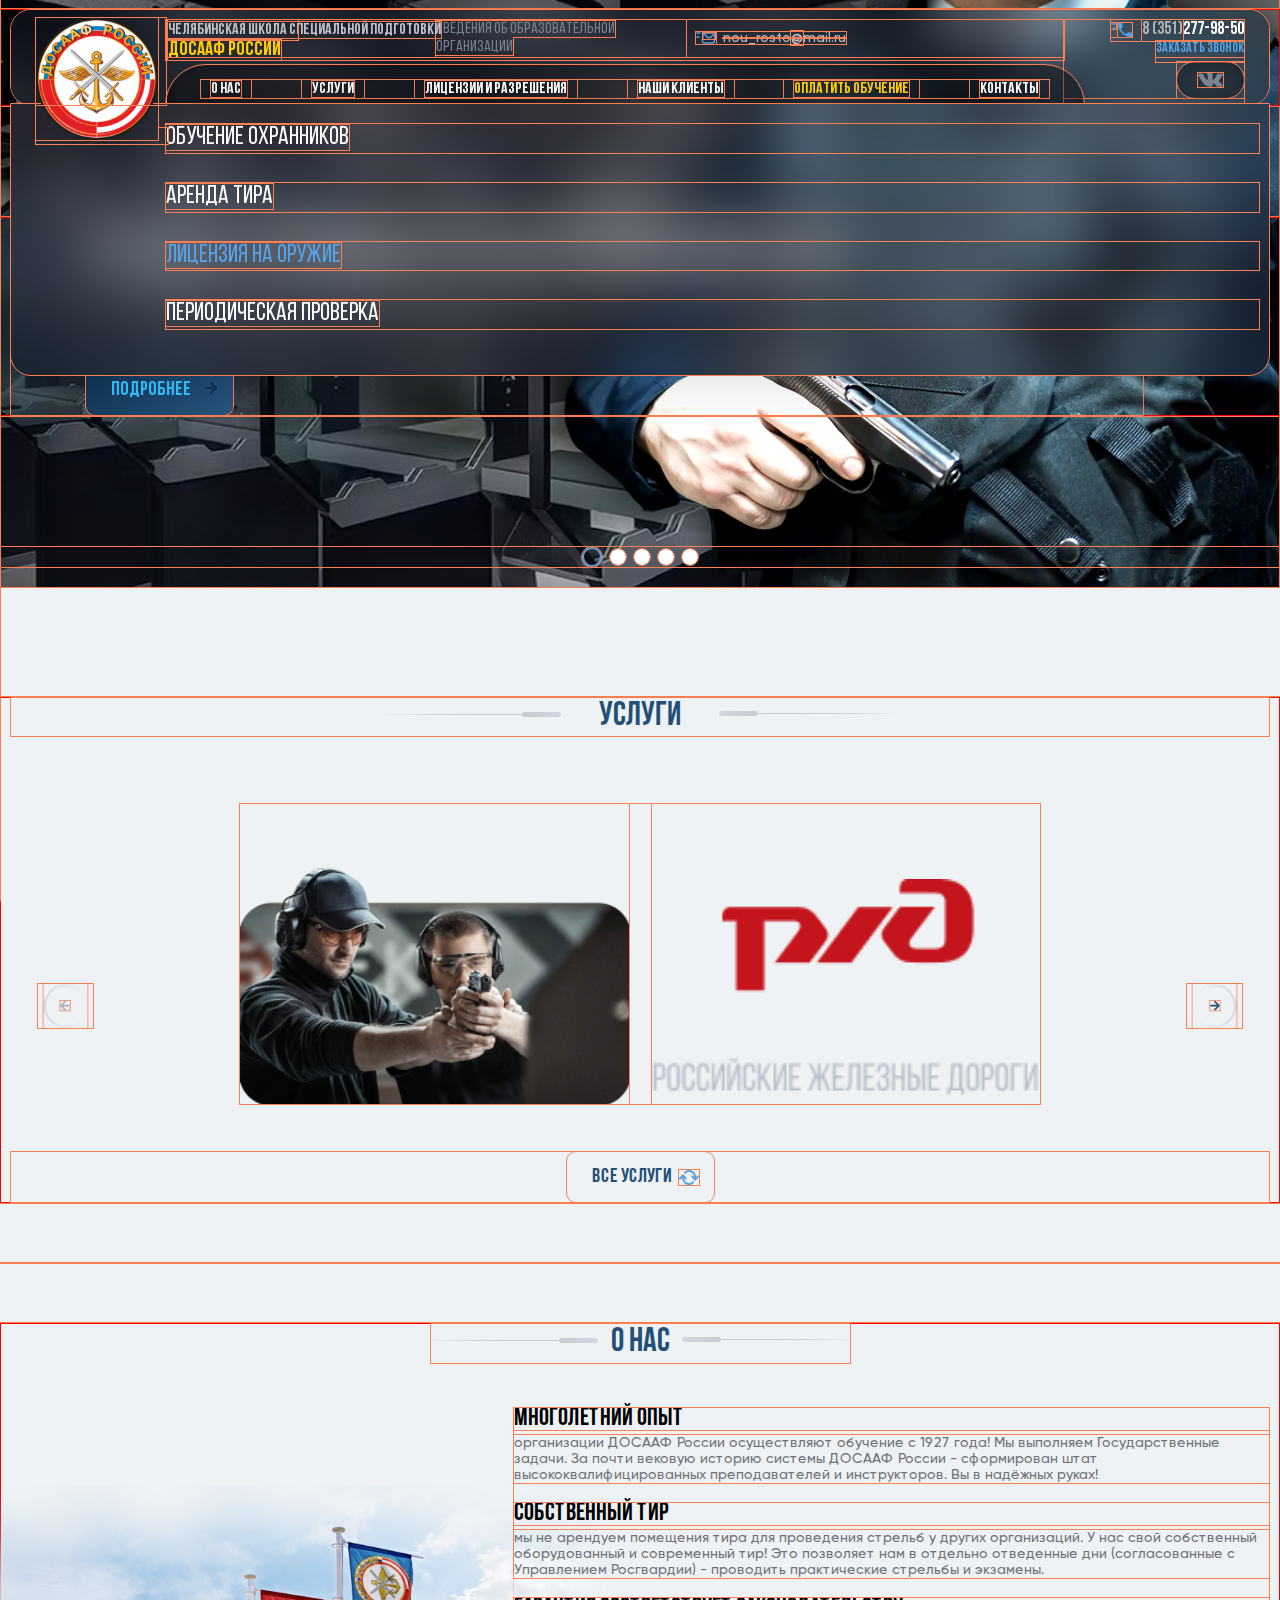
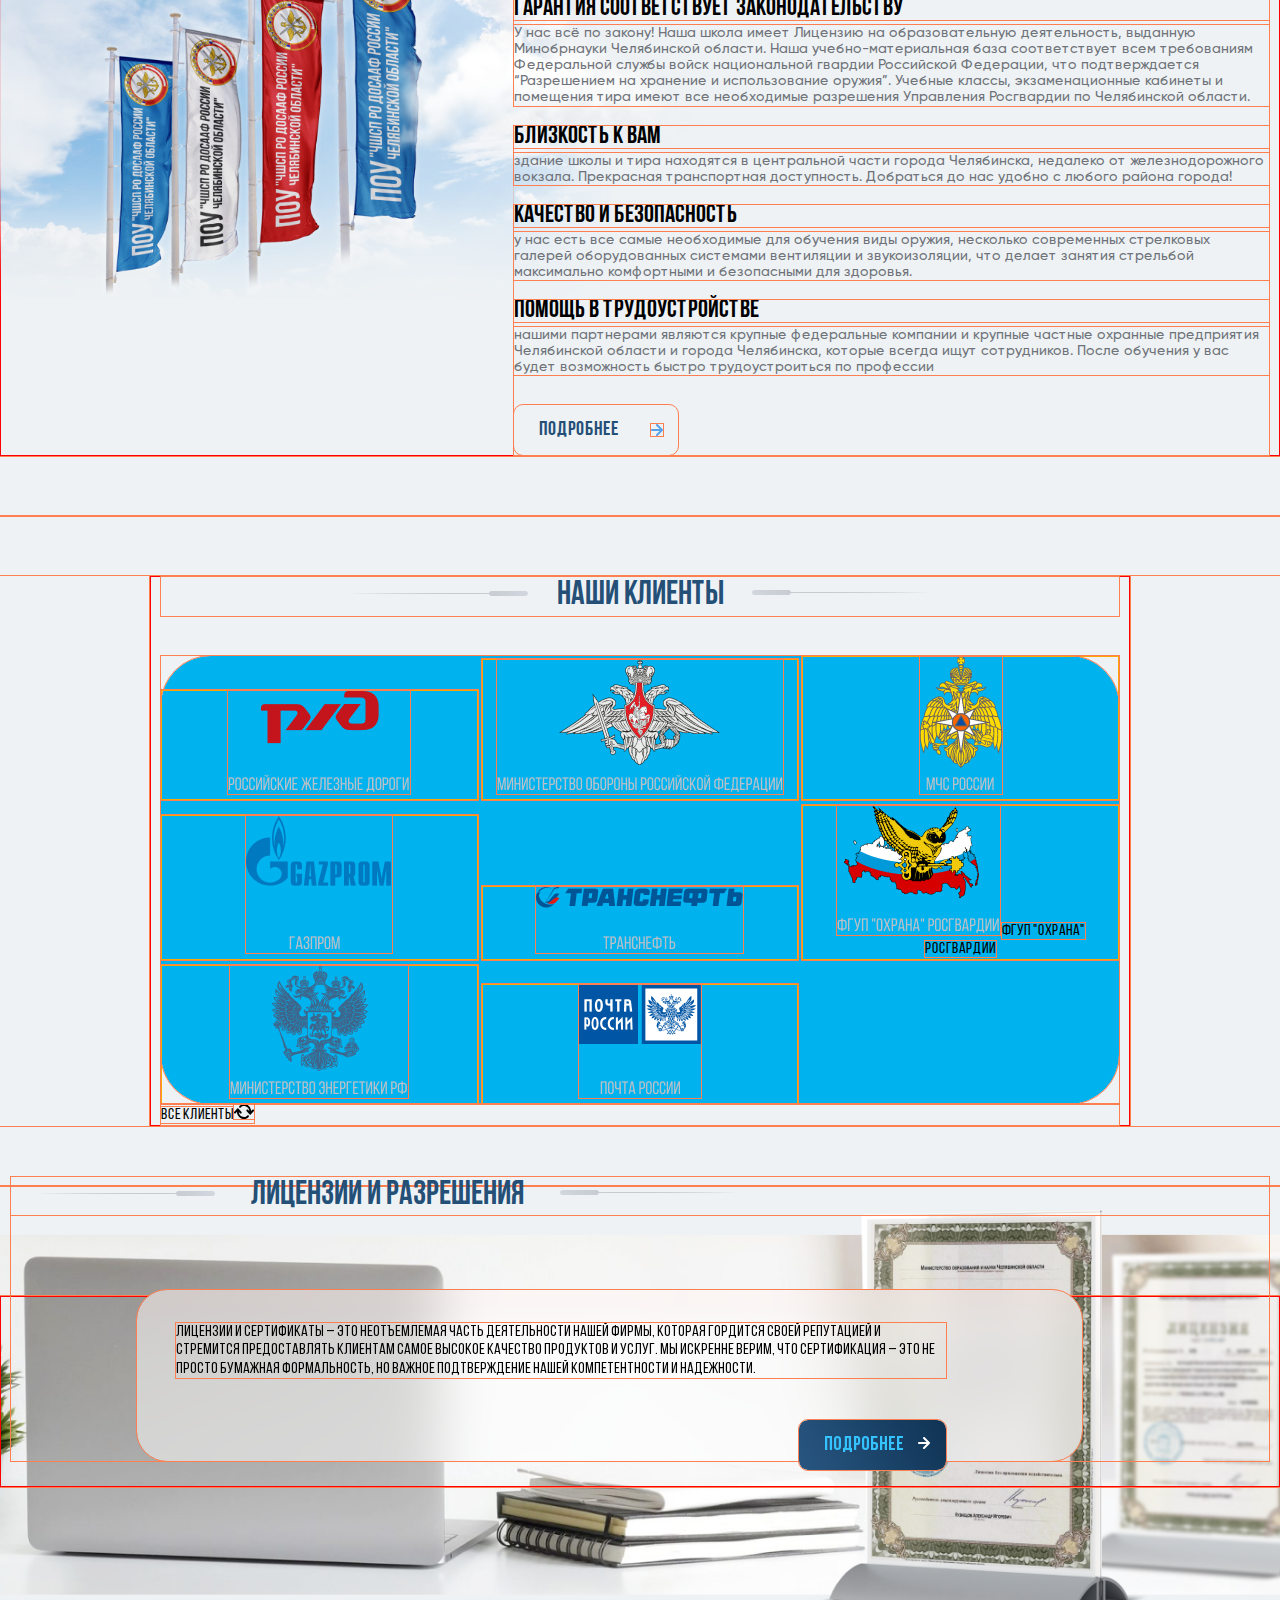
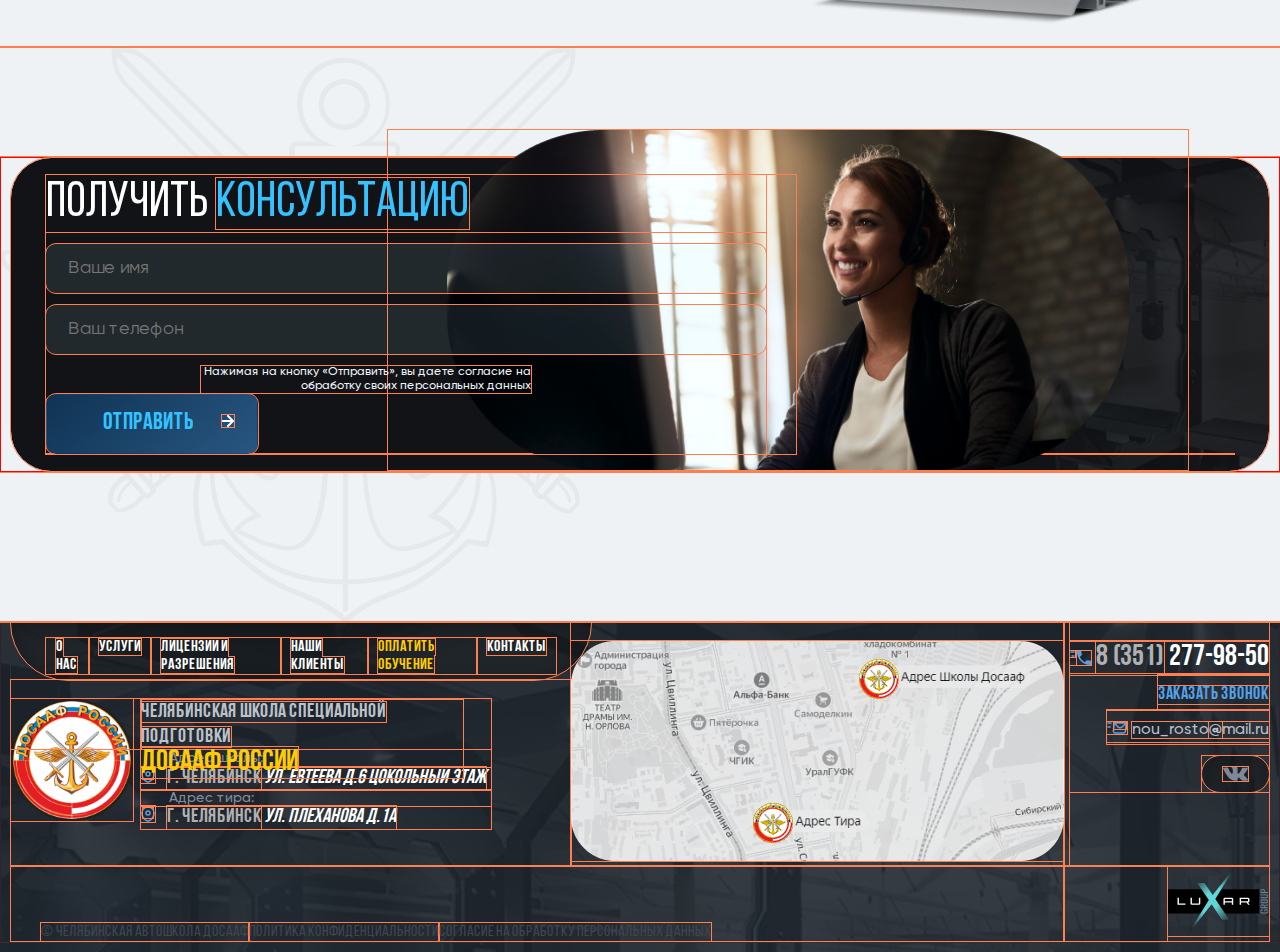
==== commit 2442f075: "about adaptive" ====
--- a/index.html
+++ b/index.html
@@ -16,6 +16,7 @@
   <script src="script/hero-slider.js" defer></script>
   <script src="script/services-slider.js" defer></script>
   <script src="script/open-submenu.js" defer></script>
+  <script src="script/button-go-up.js" defer></script>
 
   <!--    <link rel="stylesheet" href="https://cdn.jsdelivr.net/npm/swiper@11/swiper-bundle.min.css"/>-->
   <!--    <script src="https://cdn.jsdelivr.net/npm/swiper@11/swiper-bundle.min.js"></script>-->
@@ -425,10 +426,7 @@
     </section>
 
     <section class="servises">
-      <div class="container">
         <div class="servises__container">
-            <h2 class="title servises__title">Услуги</h2>
-
             <!-- If we need navigation buttons -->
             <div class="swiper-button-prev servises-btn-prev">
                 <svg width="55" height="55" viewBox="0 0 55 55" fill="none" xmlns="http://www.w3.org/2000/svg">
@@ -462,207 +460,215 @@
                 </svg>
 
             </div>
-
-          <div class="servises__wrapper">
-            <div class="swiper swiper-servises">
-
-              <!-- Additional required wrapper -->
-              <div class="swiper-wrapper">
-                <!-- Slides -->
-                <div class="swiper-slide">
-                  <img src="./images/1.png" alt="" />
+            <div class="container">
+            <h2 class="title servises__title">Услуги</h2>
+            <div class="servises__wrapper">
+                <div class="swiper swiper-servises">
+                  <!-- Additional required wrapper -->
+                  <div class="swiper-wrapper">
+                    <!-- Slides -->
+                    <div class="swiper-slide">
+                      <img src="./images/1.png" alt="" />
+                    </div>
+
+                      <div class="swiper-slide">
+                          <img src="./images/rgd.png" alt="" />
+                      </div>
+
+                    <div class="swiper-slide">
+                      <img src="./images/2.png" alt="" />
+                    </div>
+                    <div class="swiper-slide">
+                      <img src="./images/3.png" alt="" />
+                    </div>
+                    <div class="swiper-slide">
+                      <img src="./images/4.png" alt="" />
+                    </div>
+                      <!-- Slides -->
+                      <div class="swiper-slide">
+                          <img src="./images/1.png" alt="" />
+                      </div>
+                      <div class="swiper-slide">
+                          <img src="./images/2.png" alt="" />
+                      </div>
+                      <div class="swiper-slide">
+                          <img src="./images/3.png" alt="" />
+                      </div>
+                      <div class="swiper-slide">
+                          <img src="./images/4.png" alt="" />
+                      </div>
+                  </div>
                 </div>
-
-                  <div class="swiper-slide">
-                      <img src="./images/rgd.png" alt="" />
-                  </div>
-
-                <div class="swiper-slide">
-                  <img src="./images/2.png" alt="" />
-                </div>
-                <div class="swiper-slide">
-                  <img src="./images/3.png" alt="" />
-                </div>
-                <div class="swiper-slide">
-                  <img src="./images/4.png" alt="" />
-                </div>
-                  <!-- Slides -->
-                  <div class="swiper-slide">
-                      <img src="./images/1.png" alt="" />
-                  </div>
-                  <div class="swiper-slide">
-                      <img src="./images/2.png" alt="" />
-                  </div>
-                  <div class="swiper-slide">
-                      <img src="./images/3.png" alt="" />
-                  </div>
-                  <div class="swiper-slide">
-                      <img src="./images/4.png" alt="" />
-                  </div>
               </div>
-            </div>
-          </div>
-          <a>все услуги
-            <svg width="20" height="15" viewBox="0 0 20 15" fill="none" xmlns="http://www.w3.org/2000/svg">
-              <path d="M10.0263 15C11.8814 15 13.2614 14.382 14.6394 12.934C14.818 12.7463 14.9183 12.4919
-                    14.9182 12.2266C14.9181 11.9614 14.8176 11.707 14.6389 11.5195C14.4602 11.332 14.2179 11.2267
-                    13.9653 11.2268C13.7127 11.2269 13.4704 11.3323 13.2919 11.52C12.2652 12.599 11.3805 13 10.0263
-                    13C9.33829 13.002 8.65676 12.8607 8.02117 12.5841C7.38558 12.3076 6.80857 11.9014 6.32358
-                    11.389C5.36838 10.385 4.89316 9.31099 4.8065 7.961L5.99407 9.20699C6.08249 9.29984 6.18746 9.37349
-                    6.30298 9.42373C6.41851 9.47398 6.54233 9.49984 6.66737 9.49984C6.79242 9.49984 6.91624 9.47398
-                    7.03176 9.42373C7.14729 9.37349 7.25226 9.29984 7.34068 9.20699C7.4291 9.11415 7.49923 9.00393 7.54709
-                    8.88262C7.59494 8.76131 7.61957 8.6313 7.61957 8.5C7.61957 8.36869 7.59494 8.23868 7.54709 8.11737C7.49923
-                    7.99607 7.4291 7.88584 7.34068 7.793L3.81035 4.08601L0.280021 7.793C0.191276 7.88565 0.120851 7.99581
-                    0.0727955 8.11714C0.024738 8.23848 -3.65803e-07 8.36859 -3.71547e-07 8.5C-3.77291e-07 8.6314 0.0247379
-                    8.76151 0.0727955 8.88285C0.120851 9.00418 0.191276 9.11434 0.280021 9.20699C0.368387 9.29994 0.473339
-                    9.37368 0.588872 9.42399C0.704406 9.4743 0.828252 9.50019 0.953327 9.50019C1.0784 9.50019 1.20225
-                    9.4743 1.31778 9.42399C1.43331 9.37368 1.53827 9.29994 1.62663 9.20699L2.89896 7.87C2.97705 9.79299
-                    3.65321 11.412 4.97601 12.803C5.63754 13.5018 6.42455 14.0558 7.29146 14.4329C8.15836 14.8101 9.08792
-                    15.0028 10.0263 15ZM10.0006 2.00002C11.3996 2.00002 12.7147 2.57202 13.7042 3.61102C14.6651 4.62001
-                    15.1403 5.70301 15.2222 7.068L14.008 5.79301C13.8751 5.65236 13.7053 5.55642 13.5202 5.51737C13.3352
-                    5.47833 13.1433 5.49795 12.9689 5.57375C12.7946 5.64954 12.6456 5.77808 12.541 5.94301C12.4363 6.10795
-                    12.3808 6.30183 12.3814 6.5C12.3813 6.63134 12.4059 6.76141 12.4538 6.88274C12.5016 7.00406 12.5719
-                    7.11426 12.6605 7.207L16.1908 10.914L19.7211 7.207C19.8095 7.11416 19.8797 7.00394 19.9275 6.88263C19.9754
-                    6.76132 20 6.63131 20 6.5C20 6.3687 19.9754 6.23869 19.9275 6.11738C19.8797 5.99607 19.8095 5.88585
-                    19.7211 5.79301C19.6327 5.70016 19.5277 5.62651 19.4122 5.57627C19.2967 5.52602 19.1728 5.50016
-                    19.0478 5.50016C18.9228 5.50016 18.7989 5.52602 18.6834 5.57627C18.5679 5.62651 18.4629 5.70016
-                    18.3745 5.79301L17.126 7.104C17.0441 5.19001 16.3679 3.57902 15.0508 2.19702C14.3893 1.49821 13.6023
-                    0.944188 12.7354 0.567062C11.8685 0.189936 10.9389 -0.00279701 10.0006 3.02232e-05C8.1454 3.01421e-05
-                    6.76546 0.618028 5.38743 2.06602C5.29874 2.15874 5.22839 2.26895 5.18042 2.39032C5.13244 2.51169
-                    5.10779 2.64182 5.10788 2.77323C5.10797 2.90463 5.1328 3.03473 5.18093 3.15602C5.22907 3.27732
-                    5.29957 3.38743 5.38838 3.48002C5.47682 3.57299 5.58186 3.64675 5.69747 3.69707C5.81308 3.7474
-                    5.93701 3.7733 6.06216 3.7733C6.18731 3.7733 6.31124 3.7474 6.42685 3.69708C6.54246 3.64675
-                    6.64749 3.57299 6.73594 3.48002C7.76161 2.40102 8.64634 2.00002 10.0006 2.00002Z" fill="#56A2E9" />
-            </svg>
-          </a>
+
+            <div class="servises__noslider">
+                <ul class="servises__noslider-list">
+                    <li class="servises__noslider-item"><img src="./images/1.png" alt="Услуги ДОСААФ"></li>
+                    <li class="servises__noslider-item"><img src="./images/2.png" alt="Услуги ДОСААФ"></li>
+                    <li class="servises__noslider-item"><img src="./images/3.png" alt="Услуги ДОСААФ"></li>
+                    <li class="servises__noslider-item"><img src="./images/4.png" alt="Услуги ДОСААФ"></li>
+                </ul>
+            </div>
+            <div class="servises__btn">
+                <a href="#" class="btn btn__servises">все услуги
+                    <svg width="20" height="15" viewBox="0 0 20 15" fill="none" xmlns="http://www.w3.org/2000/svg">
+                        <path d="M10.0263 15C11.8814 15 13.2614 14.382 14.6394 12.934C14.818 12.7463 14.9183 12.4919
+                        14.9182 12.2266C14.9181 11.9614 14.8176 11.707 14.6389 11.5195C14.4602 11.332 14.2179 11.2267
+                        13.9653 11.2268C13.7127 11.2269 13.4704 11.3323 13.2919 11.52C12.2652 12.599 11.3805 13 10.0263
+                        13C9.33829 13.002 8.65676 12.8607 8.02117 12.5841C7.38558 12.3076 6.80857 11.9014 6.32358
+                        11.389C5.36838 10.385 4.89316 9.31099 4.8065 7.961L5.99407 9.20699C6.08249 9.29984 6.18746 9.37349
+                        6.30298 9.42373C6.41851 9.47398 6.54233 9.49984 6.66737 9.49984C6.79242 9.49984 6.91624 9.47398
+                        7.03176 9.42373C7.14729 9.37349 7.25226 9.29984 7.34068 9.20699C7.4291 9.11415 7.49923 9.00393 7.54709
+                        8.88262C7.59494 8.76131 7.61957 8.6313 7.61957 8.5C7.61957 8.36869 7.59494 8.23868 7.54709 8.11737C7.49923
+                        7.99607 7.4291 7.88584 7.34068 7.793L3.81035 4.08601L0.280021 7.793C0.191276 7.88565 0.120851 7.99581
+                        0.0727955 8.11714C0.024738 8.23848 -3.65803e-07 8.36859 -3.71547e-07 8.5C-3.77291e-07 8.6314 0.0247379
+                        8.76151 0.0727955 8.88285C0.120851 9.00418 0.191276 9.11434 0.280021 9.20699C0.368387 9.29994 0.473339
+                        9.37368 0.588872 9.42399C0.704406 9.4743 0.828252 9.50019 0.953327 9.50019C1.0784 9.50019 1.20225
+                        9.4743 1.31778 9.42399C1.43331 9.37368 1.53827 9.29994 1.62663 9.20699L2.89896 7.87C2.97705 9.79299
+                        3.65321 11.412 4.97601 12.803C5.63754 13.5018 6.42455 14.0558 7.29146 14.4329C8.15836 14.8101 9.08792
+                        15.0028 10.0263 15ZM10.0006 2.00002C11.3996 2.00002 12.7147 2.57202 13.7042 3.61102C14.6651 4.62001
+                        15.1403 5.70301 15.2222 7.068L14.008 5.79301C13.8751 5.65236 13.7053 5.55642 13.5202 5.51737C13.3352
+                        5.47833 13.1433 5.49795 12.9689 5.57375C12.7946 5.64954 12.6456 5.77808 12.541 5.94301C12.4363 6.10795
+                        12.3808 6.30183 12.3814 6.5C12.3813 6.63134 12.4059 6.76141 12.4538 6.88274C12.5016 7.00406 12.5719
+                        7.11426 12.6605 7.207L16.1908 10.914L19.7211 7.207C19.8095 7.11416 19.8797 7.00394 19.9275 6.88263C19.9754
+                        6.76132 20 6.63131 20 6.5C20 6.3687 19.9754 6.23869 19.9275 6.11738C19.8797 5.99607 19.8095 5.88585
+                        19.7211 5.79301C19.6327 5.70016 19.5277 5.62651 19.4122 5.57627C19.2967 5.52602 19.1728 5.50016
+                        19.0478 5.50016C18.9228 5.50016 18.7989 5.52602 18.6834 5.57627C18.5679 5.62651 18.4629 5.70016
+                        18.3745 5.79301L17.126 7.104C17.0441 5.19001 16.3679 3.57902 15.0508 2.19702C14.3893 1.49821 13.6023
+                        0.944188 12.7354 0.567062C11.8685 0.189936 10.9389 -0.00279701 10.0006 3.02232e-05C8.1454 3.01421e-05
+                        6.76546 0.618028 5.38743 2.06602C5.29874 2.15874 5.22839 2.26895 5.18042 2.39032C5.13244 2.51169
+                        5.10779 2.64182 5.10788 2.77323C5.10797 2.90463 5.1328 3.03473 5.18093 3.15602C5.22907 3.27732
+                        5.29957 3.38743 5.38838 3.48002C5.47682 3.57299 5.58186 3.64675 5.69747 3.69707C5.81308 3.7474
+                        5.93701 3.7733 6.06216 3.7733C6.18731 3.7733 6.31124 3.7474 6.42685 3.69708C6.54246 3.64675
+                        6.64749 3.57299 6.73594 3.48002C7.76161 2.40102 8.64634 2.00002 10.0006 2.00002Z" fill="#56A2E9" />
+                    </svg>
+                </a>
+            </div>
         </div>
       </div>
     </section>
 
-    <section class="about">
-      <div class="container">
-        <div class="about__container">
-
-            <h2 class="about__title title">О нас</h2>
-
-
-          <div class="about__wrapper">
-            <article>
-              <h3>Многолетний опыт</h3>
-              <p>
-                организации ДОСААФ России осуществляют обучение с 1927 года!
-                Мы выполняем Государственные задачи. За почти вековую историю
-                системы ДОСААФ России - сформирован штат
-                высококвалифицированных преподавателей и инструкторов. Вы в
-                надёжных руках!
-              </p>
-            </article>
-            <article>
-              <h3>Собственный тир</h3>
-              <p>
-                мы не арендуем помещения тира для проведения стрельб у других
-                организаций. У нас свой собственный оборудованный и
-                современный тир! Это позволяет нам в отдельно отведенные дни
-                (согласованные с Управлением Росгвардии) - проводить
-                практические стрельбы и экзамены.
-              </p>
-            </article>
-            <article>
-              <h3>Гарантия соответствует законодательству</h3>
-              <p>
-                У нас всё по закону! Наша школа имеет Лицензию на
-                образовательную деятельность, выданную Минобрнауки Челябинской
-                области. Наша учебно-материальная база соответствует всем
-                требованиям Федеральной службы войск национальной гвардии
-                Российской Федерации, что подтверждается “Разрешением на
-                хранение и использование оружия”. Учебные классы,
-                экзаменационные кабинеты и помещения тира имеют все
-                необходимые разрешения Управления Росгвардии по Челябинской
-                области.
-              </p>
-            </article>
-            <article>
-              <h3>Близкость к вам</h3>
-              <p>
-                здание школы и тира находятся в центральной части города
-                Челябинска, недалеко от железнодорожного вокзала. Прекрасная
-                транспортная доступность. Добраться до нас удобно с любого
-                района города!
-              </p>
-            </article>
-            <article>
-              <h3>Качество и безопасность</h3>
-              <p>
-                у нас есть все самые необходимые для обучения виды оружия,
-                несколько современных стрелковых галерей оборудованных
-                системами вентиляции и звукоизоляции, что делает занятия
-                стрельбой максимально комфортными и безопасными для здоровья.
-              </p>
-            </article>
-            <article>
-              <h3>Помощь в трудоустройстве</h3>
-              <p>
-                нашими партнерами являются крупные федеральные компании и
-                крупные частные охранные предприятия Челябинской области и
-                города Челябинска, которые всегда ищут сотрудников. После
-                обучения у вас будет возможность быстро трудоустроиться по
-                профессии
-              </p>
-            </article>
-            <a>подробнее<svg width="12" height="12" viewBox="0 0 12 12" fill="none" xmlns="http://www.w3.org/2000/svg">
-                <path d="M6.70998 11.7141L11.71 6.71409C11.801 6.61899 11.8724 6.50684 11.92 6.38409C12.02 6.14063
-                            12.02 5.86755 11.92 5.62409C11.8724 5.50134 11.801 5.3892 11.71 5.29409L6.70998 0.294091C6.61674
-                            0.200853 6.50605 0.126892 6.38423 0.076432C6.26241 0.0259717 6.13184 -2.56287e-07 5.99998
-                            -2.6205e-07C5.73368 -2.73691e-07 5.47828 0.105788 5.28998 0.294091C5.10168 0.482395 4.99589 0.73779
-                            4.99589 1.00409C4.99589 1.27039 5.10168 1.52579 5.28998 1.71409L8.58998 5.00409L0.999982 5.00409C0.734765
-                            5.00409 0.48041 5.10945 0.292874 5.29698C0.105338 5.48452 -1.83707e-05 5.73887 -1.83823e-05
-                            6.00409C-1.83939e-05 6.26931 0.105338 6.52366 0.292874 6.7112C0.48041 6.89873 0.734765 7.00409
-                            0.999982 7.00409L8.58998 7.00409L5.28998 10.2941C5.19625 10.3871 5.12186 10.4977 5.07109 10.6195C5.02032
-                            10.7414 4.99418 10.8721 4.99418 11.0041C4.99418 11.1361 5.02032 11.2668 5.07109 11.3887C5.12186 11.5105
-                            5.19625 11.6211 5.28998 11.7141C5.38294 11.8078 5.49355 11.8822 5.6154 11.933C5.73726 11.9838 5.86797
-                            12.0099 5.99998 12.0099C6.13199 12.0099 6.2627 11.9838 6.38456 11.933C6.50642 11.8822 6.61702 11.8078
-                            6.70998 11.7141Z" fill="currentColor" />
-              </svg>
-            </a>
-          </div>
-        </div>
-      </div>
-    </section>
+      <section class="about">
+          <!-- <div class="container"> -->
+          <div class="about__container container">
+              <h2 class="about__title title">О нас</h2>
+              <div class="about__wrapper">
+                  <article>
+                      <h3>Многолетний опыт</h3>
+                      <p>
+                          организации ДОСААФ России осуществляют обучение с 1927 года!
+                          Мы выполняем Государственные задачи. За почти вековую историю
+                          системы ДОСААФ России - сформирован штат
+                          высококвалифицированных преподавателей и инструкторов. Вы в
+                          надёжных руках!
+                      </p>
+                  </article>
+                  <article>
+                      <h3>Собственный тир</h3>
+                      <p>
+                          мы не арендуем помещения тира для проведения стрельб у других
+                          организаций. У нас свой собственный оборудованный и
+                          современный тир! Это позволяет нам в отдельно отведенные дни
+                          (согласованные с Управлением Росгвардии) - проводить
+                          практические стрельбы и экзамены.
+                      </p>
+                  </article>
+                  <article>
+                      <h3>Гарантия соответствует законодательству</h3>
+                      <p>
+                          У нас всё по закону! Наша школа имеет Лицензию на
+                          образовательную деятельность, выданную Минобрнауки Челябинской
+                          области. Наша учебно-материальная база соответствует всем
+                          требованиям Федеральной службы войск национальной гвардии
+                          Российской Федерации, что подтверждается “Разрешением на
+                          хранение и использование оружия”. Учебные классы,
+                          экзаменационные кабинеты и помещения тира имеют все
+                          необходимые разрешения Управления Росгвардии по Челябинской
+                          области.
+                      </p>
+                  </article>
+                  <article>
+                      <h3>Близкость к вам</h3>
+                      <p>
+                          здание школы и тира находятся в центральной части города
+                          Челябинска, недалеко от железнодорожного вокзала. Прекрасная
+                          транспортная доступность. Добраться до нас удобно с любого
+                          района города!
+                      </p>
+                  </article>
+                  <article>
+                      <h3>Качество и безопасность</h3>
+                      <p>
+                          у нас есть все самые необходимые для обучения виды оружия,
+                          несколько современных стрелковых галерей оборудованных
+                          системами вентиляции и звукоизоляции, что делает занятия
+                          стрельбой максимально комфортными и безопасными для здоровья.
+                      </p>
+                  </article>
+                  <article>
+                      <h3>Помощь в трудоустройстве</h3>
+                      <p>
+                          нашими партнерами являются крупные федеральные компании и
+                          крупные частные охранные предприятия Челябинской области и
+                          города Челябинска, которые всегда ищут сотрудников. После
+                          обучения у вас будет возможность быстро трудоустроиться по
+                          профессии
+                      </p>
+                  </article>
+                  <a class="about__btn btn">подробнее<svg width="12" height="12" viewBox="0 0 12 12" fill="none" xmlns="http://www.w3.org/2000/svg">
+                      <path d="M6.70998 11.7141L11.71 6.71409C11.801 6.61899 11.8724 6.50684 11.92 6.38409C12.02 6.14063
+                          12.02 5.86755 11.92 5.62409C11.8724 5.50134 11.801 5.3892 11.71 5.29409L6.70998 0.294091C6.61674
+                          0.200853 6.50605 0.126892 6.38423 0.076432C6.26241 0.0259717 6.13184 -2.56287e-07 5.99998
+                          -2.6205e-07C5.73368 -2.73691e-07 5.47828 0.105788 5.28998 0.294091C5.10168 0.482395 4.99589 0.73779
+                          4.99589 1.00409C4.99589 1.27039 5.10168 1.52579 5.28998 1.71409L8.58998 5.00409L0.999982 5.00409C0.734765
+                          5.00409 0.48041 5.10945 0.292874 5.29698C0.105338 5.48452 -1.83707e-05 5.73887 -1.83823e-05
+                          6.00409C-1.83939e-05 6.26931 0.105338 6.52366 0.292874 6.7112C0.48041 6.89873 0.734765 7.00409
+                          0.999982 7.00409L8.58998 7.00409L5.28998 10.2941C5.19625 10.3871 5.12186 10.4977 5.07109 10.6195C5.02032
+                          10.7414 4.99418 10.8721 4.99418 11.0041C4.99418 11.1361 5.02032 11.2668 5.07109 11.3887C5.12186 11.5105
+                          5.19625 11.6211 5.28998 11.7141C5.38294 11.8078 5.49355 11.8822 5.6154 11.933C5.73726 11.9838 5.86797
+                          12.0099 5.99998 12.0099C6.13199 12.0099 6.2627 11.9838 6.38456 11.933C6.50642 11.8822 6.61702 11.8078
+                          6.70998 11.7141Z" fill="currentColor" />
+                  </svg>
+                  </a>
+              </div>
+          </div>
+          <!-- </div> -->
+      </section>
 
     <section class="customers">
-      <div class="container">
-
-          <h2 class="customers__title title">Наши клиенты</h2>
-
+<div class="customers__container">
+    <div class="container">
+        <h2 class="customers__title title">Наши клиенты</h2>
         <div class="customers__wrapper">
-          <ul>
-            <li>
-              <img src="./images/rgd.png" alt="Логотип Российских Железных Дорог" />
-            </li>
-            <li>
-              <img src="./images/min-obor.png" alt="Логотип Министерства Обороны Российской Федерации" />
-            </li>
-            <li>
-              <img src="./images/mchs.png" alt="Логотип Министерства Черезвычайных Ситуаций" />
-            </li>
-            <li><img src="./images/gazprom.png" alt="Логотип Газпрома" /></li>
-            <li>
-              <img src="./images/transneft.png" alt="Логотип Транснефти" />
-            </li>
-            <li>
-              <img src="./images/fgup.png" alt="Логотип ФГУП Охрана РосГвардии" />
-            </li>
-            <li>
-              <img src="./images/min-energo.png" alt="Логотип Министерства Энергетики Российской Федерации" />
-            </li>
-            <li>
-              <img src="./images/mail-rus.png" alt="Логотип Почты России" />
-            </li>
-          </ul>
+            <ul>
+                <li>
+                    <img src="./images/rgd.png" alt="Логотип Российских Железных Дорог" />
+                </li>
+                <li>
+                    <img src="./images/min-obor.png" alt="Логотип Министерства Обороны Российской Федерации" />
+                </li>
+                <li>
+                    <img src="./images/mchs.png" alt="Логотип Министерства Черезвычайных Ситуаций" />
+                </li>
+                <li><img src="./images/gazprom.png" alt="Логотип Газпрома" /></li>
+                <li>
+                    <img src="./images/transneft.png" alt="Логотип Транснефти" />
+                </li>
+                <li>
+                    <img src="./images/fgup.png" alt="Логотип ФГУП Охрана РосГвардии" />
+                    <span>ФГУП "Охрана" РосГвардии</span>
+                </li>
+                <li>
+                    <img src="./images/min-energo.png" alt="Логотип Министерства Энергетики Российской Федерации" />
+                </li>
+                <li>
+                    <img src="./images/mail-rus.png" alt="Логотип Почты России" />
+                </li>
+            </ul>
         </div>
         <div class="customers__btn">
-          <a>все клиенты<svg width="20" height="15" viewBox="0 0 20 15" fill="none" xmlns="http://www.w3.org/2000/svg">
-              <path d="M10.0263 15C11.8814 15 13.2614 14.382 14.6394 12.934C14.818 12.7463 14.9183 12.4919 14.9182
+            <a>все клиенты<svg width="20" height="15" viewBox="0 0 20 15" fill="none" xmlns="http://www.w3.org/2000/svg">
+                <path d="M10.0263 15C11.8814 15 13.2614 14.382 14.6394 12.934C14.818 12.7463 14.9183 12.4919 14.9182
                     12.2266C14.9181 11.9614 14.8176 11.707 14.6389 11.5195C14.4602 11.332 14.2179 11.2267 13.9653
                     11.2268C13.7127 11.2269 13.4704 11.3323 13.2919 11.52C12.2652 12.599 11.3805 13 10.0263 13C9.33829
                     13.002 8.65676 12.8607 8.02117 12.5841C7.38558 12.3076 6.80857 11.9014 6.32358 11.389C5.36838
@@ -692,15 +698,16 @@
                     3.7733 6.31124 3.7474 6.42685 3.69708C6.54246 3.64675 6.64749 3.57299 6.73594 3.48002C7.76161 2.40102 8.64634
                     2.00002 10.0006 2.00002Z" fill="currentColor" />
             </svg>
-          </a>
-        </div>
-      </div>
+            </a>
+        </div>
+    </div>
+</div>
     </section>
 
     <section class="licenses">
       <div class="container">
         <div class="licenses__container">
-            <h2 class="title title__left">Лицензии и разрешения</h2>
+            <h2 class="title title__left">Лицензии и&nbsp;разрешения</h2>
 
           <div class="licenses__wrapper">
             <span>Лицензии и Сертификаты – это неотъемлемая часть деятельности
@@ -890,6 +897,30 @@
       </div>
     </div>
   </footer>
+
+    <div class="button-go-up">
+        <button class="btn btn-go-up">
+            <svg width="12" height="12" viewBox="0 0 12 12" fill="none" xmlns="http://www.w3.org/2000/svg">
+                        <path d="M0.295919 5.28501L5.29592 0.285013C5.39102 0.193972
+                5.50317 0.122607 5.62592 0.075013C5.86938 -0.025005 6.14246
+                -0.025005 6.38592 0.075013C6.50867 0.122607 6.62081 0.193972
+                6.71592 0.285013L11.7159 5.28501C11.8092 5.37825 11.8831 5.48894
+                11.9336 5.61076C11.984 5.73259 12.01 5.86315 12.01 5.99501C12.01
+                6.26132 11.9042 6.51671 11.7159 6.70501C11.5276 6.89332 11.2722
+                6.9991 11.0059 6.9991C10.7396 6.9991 10.4842 6.89332 10.2959 6.70501L7.00592
+                3.40501L7.00592 10.995C7.00592 11.2602 6.90056 11.5146 6.71302
+                11.7021C6.52549 11.8897 6.27113 11.995 6.00592 11.995C5.7407 11.995
+                5.48635 11.8897 5.29881 11.7021C5.11127 11.5146 5.00592 11.2602 5.00592
+                10.995L5.00592 3.40501L1.71592 6.70501C1.62295 6.79874 1.51235 6.87314
+                1.39049 6.9239C1.26864 6.97467 1.13793 7.00081 1.00592 7.00081C0.873906
+                7.00081 0.743201 6.97467 0.621341 6.9239C0.499482 6.87314 0.388882 6.79874
+                0.295919 6.70501C0.202191 6.61205 0.127795 6.50145 0.0770258 6.37959C0.026257
+                6.25773 0.000119627 6.12702 0.000119639 5.99501C0.00011965 5.863 0.026257
+                5.73229 0.0770259
+                 5.61044C0.127795 5.48858 0.202191 5.37798 0.295919 5.28501Z" fill="currentColor"/>
+            </svg>
+        </button>
+    </div>
 </body>
 
 </html>--- a/css/style.css
+++ b/css/style.css
@@ -53,6 +53,7 @@
 
 * {
   box-sizing: border-box;
+  outline: 1px solid coral !important;
 }
 
 h1, .h1,
@@ -100,6 +101,7 @@
   padding-left: 10px;
   padding-right: 10px;
   margin: 0 auto;
+  border: 1px solid red;
 }
 @media screen and (max-width: 320px) {
   .container {
@@ -134,7 +136,7 @@
   align-items: center;
   justify-content: center;
   font-weight: 700;
-  font-size: 50px;
+  font-size: clamp(30px, 2.6vw, 50px);
   color: #244f77;
   margin-bottom: 45px;
 }
@@ -146,7 +148,20 @@
   right: 3%;
   width: 180px;
   height: 6px;
-  background: url("../images/title--left2.svg") no-repeat;
+  background: url("../images/title-right.svg") no-repeat;
+  transform: rotate(180deg);
+}
+@media screen and (max-width: 1024px) {
+  .title::before {
+    width: 100px;
+    height: 6px;
+  }
+}
+@media tablet-mini {
+  .title::before {
+    width: 80px;
+    height: 6px;
+  }
 }
 
 .title::after {
@@ -157,6 +172,18 @@
   width: 180px;
   height: 6px;
   background: url("../images/title-right.svg") no-repeat;
+}
+@media screen and (max-width: 1024px) {
+  .title::after {
+    width: 100px;
+    height: 6px;
+  }
+}
+@media tablet-mini {
+  .title::after {
+    width: 80px;
+    height: 6px;
+  }
 }
 
 .header {
@@ -1082,7 +1109,7 @@
 }
 
 .servises {
-  padding: 110px 0 110px 0;
+  padding: 110px 0 60px 0;
   position: relative;
 }
 .servises .servises__container {
@@ -1094,27 +1121,76 @@
 }
 .servises .servises__container .swiper-button-next {
   position: absolute;
+  width: 55px;
   top: 61%;
-  right: -2%;
-  background-color: #e6700d;
+  right: 2%;
   z-index: 99999999;
+}
+@media screen and (max-width: 1680px) {
+  .servises .servises__container .swiper-button-next {
+    right: 1%;
+  }
+}
+@media screen and (max-width: 1680px) {
+  .servises .servises__container .swiper-button-next {
+    right: 3%;
+  }
+}
+@media screen and (max-width: 1024px) {
+  .servises .servises__container .swiper-button-next {
+    display: none;
+  }
 }
 .servises .servises__container .swiper-button-next::after {
   display: none;
 }
 .servises .servises__container .swiper-button-prev {
   position: absolute;
+  width: 55px;
   top: 61%;
-  left: -2%;
-  background-color: #e6700d;
+  left: 2%;
   z-index: 99999999;
+}
+@media screen and (max-width: 1680px) {
+  .servises .servises__container .swiper-button-prev {
+    left: 1%;
+  }
+}
+@media screen and (max-width: 1680px) {
+  .servises .servises__container .swiper-button-prev {
+    left: 3%;
+  }
+}
+@media screen and (max-width: 1024px) {
+  .servises .servises__container .swiper-button-prev {
+    display: none;
+  }
 }
 .servises .servises__container .swiper-button-prev::after {
   display: none;
 }
 .servises .servises__container .servises__wrapper {
+  margin: 0 auto;
   max-width: 1500px;
   margin-bottom: 48px;
+}
+@media screen and (max-width: 1680px) {
+  .servises .servises__container .servises__wrapper {
+    max-width: 1160px;
+  }
+}
+@media screen and (max-width: 1366px) {
+  .servises .servises__container .servises__wrapper {
+    max-width: 800px;
+  }
+}
+.servises .servises__container .servises__wrapper .swiper {
+  display: block;
+}
+@media screen and (max-width: 500px) {
+  .servises .servises__container .servises__wrapper .swiper {
+    display: none;
+  }
 }
 .servises .servises__container .servises__wrapper .swiper-servises {
   width: 100%;
@@ -1136,170 +1212,260 @@
   transform: translateY(-20px);
   transition: 0.9s linear;
 }
-.servises .servises__container a {
-  display: block;
+.servises .servises__container .servises__noslider {
+  width: 100%;
+  display: none;
+}
+@media screen and (max-width: 500px) {
+  .servises .servises__container .servises__noslider {
+    display: block;
+  }
+}
+.servises .servises__container .servises__noslider .servises__noslider-list {
+  list-style-type: none;
+  padding: 0;
+  margin: 0;
+  display: flex;
+  flex-direction: column;
+  align-items: center;
+  justify-content: center;
+}
+.servises .servises__container .servises__noslider .servises__noslider-list .servises__noslider-item {
+  background: transparent;
+}
+.servises .servises__container .servises__noslider .servises__noslider-list .servises__noslider-item img {
+  width: 100%;
+  height: auto;
+  object-fit: cover;
+}
+.servises .servises__container .servises__btn {
+  display: flex;
+  align-items: center;
+  justify-content: center;
+}
+.servises .servises__container .servises__btn .btn__servises {
+  display: inline-flex;
+  background: transparent;
+  align-items: center;
   text-align: center;
   font-weight: 700;
   font-size: 20px;
   color: #244f77;
-}
-.servises .servises__container a svg {
+  transition: 0.3s ease-in;
+  text-align: center;
+}
+.servises .servises__container .servises__btn .btn__servises svg {
   margin-left: 7px;
 }
+.servises .servises__container .servises__btn .btn__servises:hover {
+  color: #56A2E9;
+  transition: 0.3s ease-in;
+}
+.servises .servises__container .servises__btn .btn__servises:hover svg {
+  margin-left: 7px;
+  color: #244f77;
+  transform: rotate(360deg);
+  transition: 0.6s ease-in;
+}
 
 .about {
-  padding: 110px 0;
-  background-image: url("../images/bg-about.png");
-  background-repeat: no-repeat;
-  background-position: left 40%;
+  padding: 60px 0 60px;
 }
 .about .about__container {
-  width: 100%;
-}
-.about__wrapper {
-  margin-left: auto;
-  max-width: 1030px;
-  margin-bottom: 30px;
-}
-.about__wrapper article {
+  max-width: 1520px;
+  display: flex;
+  flex-direction: column;
+  align-items: flex-end;
+}
+@media screen and (max-width: 999px) {
+  .about .about__container {
+    width: 100%;
+    align-items: center;
+  }
+}
+.about .about__container .about__title {
+  align-self: center;
+}
+.about .about__container .about__wrapper {
+  max-width: 63%;
+  position: relative;
+}
+.about .about__container .about__wrapper article {
+  position: relative;
+  z-index: 111;
   margin-bottom: 20px;
 }
-.about__wrapper article h3 {
+.about .about__container .about__wrapper article h3 {
   margin-bottom: 5px;
   font-weight: 700;
   font-size: 25px;
   line-height: 0.88;
   color: #000;
 }
-.about__wrapper article p {
+.about .about__container .about__wrapper article p {
   font-family: "Gilroy", sans-serif;
   font-weight: 500;
-  font-size: 16px;
+  font-size: clamp(14px, 0.83vw, 16px);
   color: #6f7279;
 }
-.about__wrapper article:last-of-type {
+.about .about__container .about__wrapper article:last-of-type {
   margin-bottom: 30px;
 }
-.about__wrapper a {
-  display: inline-block;
-  padding: 17px 30px 15px 52px;
+.about .about__container .about__wrapper .about__btn {
+  display: inline-flex;
+  background: transparent;
+  align-items: center;
+  text-align: center;
   font-weight: 700;
   font-size: 20px;
-  text-transform: uppercase;
   color: #244f77;
-  border: 1px solid #d2d7df;
-  border-radius: 10px;
-}
-.about__wrapper a svg {
+  transition: 0.3s ease-in;
+  cursor: pointer;
+  position: relative;
+  z-index: 200;
+}
+.about .about__container .about__wrapper .about__btn svg {
   color: #56a2e9;
   margin-left: 32px;
-  vertical-align: middle;
+}
+@media screen and (max-width: 999px) {
+  .about .about__container .about__wrapper .about__btn {
+    align-self: center;
+  }
+}
+.about .about__container .about__wrapper .about__btn:hover {
+  color: #56A2E9;
+  transition: 0.3s ease-in;
+}
+@media screen and (max-width: 1366px) {
+  .about .about__container .about__wrapper {
+    max-width: 60%;
+  }
+}
+@media screen and (max-width: 999px) {
+  .about .about__container .about__wrapper {
+    display: flex;
+    flex-direction: column;
+    max-width: 100%;
+    text-align: center;
+    padding-top: 400px;
+  }
+}
+.about .about__container .about__wrapper::before {
+  content: "";
+  position: absolute;
+  width: 1033px;
+  height: 100%;
+  top: 0;
+  right: 71%;
+  /* left: 0; */
+  background-image: url("../images/bg-about.png");
+  /* background-position: 0 0; */
+  background-size: contain;
+  background-repeat: no-repeat;
+  z-index: 99;
+}
+@media screen and (max-width: 1680px) {
+  .about .about__container .about__wrapper::before {
+    right: 59%;
+  }
+}
+@media screen and (max-width: 1366px) {
+  .about .about__container .about__wrapper::before {
+    width: 850px;
+    right: 73%;
+  }
+}
+@media screen and (max-width: 1280px) {
+  .about .about__container .about__wrapper::before {
+    top: 12%;
+    width: 100%;
+    height: 80%;
+    right: 73%;
+  }
+}
+@media screen and (max-width: 999px) {
+  .about .about__container .about__wrapper::before {
+    max-width: 999px;
+    height: 400px;
+    background-position: center;
+    background-size: cover;
+    top: -2%;
+    right: 0;
+    left: 0;
+  }
 }
 
 .customers {
   padding: 60px 0;
 }
-.customers .title__wrapper {
-  text-align: center;
+.customers__container {
+  display: flex;
+  max-width: 1800px;
+  padding: 0 150px;
+  justify-content: center;
+  align-items: center;
+  margin: 0 auto;
+}
+@media screen and (max-width: 767px) {
+  .customers__container {
+    padding: 0 10px;
+  }
+}
+@media screen and (max-width: 500px) {
+  .customers__container {
+    padding: 0;
+  }
+}
+.customers__container .customers__title {
   margin-bottom: 40px;
 }
-.customers .title__wrapper h2 {
-  display: inline-block;
-  position: relative;
-  text-align: center;
-  font-weight: 700;
-  font-size: 50px;
-  color: #244f77;
-}
-.customers .title__wrapper h2:after {
-  position: absolute;
-  content: "";
-  top: 43%;
-  left: 280px;
-  width: 200px;
-  height: 6px;
-  background: url("../images/title-right.svg") no-repeat;
-}
-.customers .title__wrapper h2:before {
-  position: absolute;
-  content: "";
-  top: 43%;
-  right: 260px;
-  width: 200px;
-  height: 5px;
-  background: url("../images/title-left2.svg") no-repeat;
-}
-.customers .customers__wrapper {
-  position: relative;
-  margin-bottom: 30px;
-}
-.customers .customers__wrapper ul {
-  position: relative;
+.customers__container .customers__wrapper {
+  max-width: 1500px;
+  background: #00b3ee;
+  display: flex;
+  flex-direction: column;
+  border-radius: 50px;
+}
+.customers__container .customers__wrapper ul {
   list-style-type: none;
-  display: grid;
-  grid-template-columns: repeat(4, 1fr);
-  grid-template-rows: repeat(2, 1fr);
-  width: 100%;
-  gap: 30px;
-  padding: 32px 96px 38px;
-  background-color: #ca5454;
-  border-radius: 50px;
-}
-.customers .customers__wrapper ul li {
-  position: relative;
-  display: flex;
+  padding: 0;
+  margin: 0;
+  display: flex;
+  flex-wrap: wrap;
   align-items: flex-end;
   justify-content: center;
-}
-.customers .customers__wrapper ul li:nth-of-type(-n+3)::after {
-  content: "";
-  position: absolute;
-  top: 40%;
-  left: 51%;
-  background: url("../images/razdel.svg") no-repeat;
-  width: 302px;
-  height: 200px;
-  z-index: 1000;
-}
-.customers .customers__wrapper::after {
-  content: "";
-  position: absolute;
-  top: 23%;
-  right: -10%;
-  background: url("../images/razdel.svg") no-repeat;
-  width: 302px;
-  height: 200px;
-  z-index: 1000;
-}
-.customers .customers__wrapper::before {
-  content: "";
-  position: absolute;
-  top: 23%;
-  left: -10%;
-  background: url("../images/razdel.svg") no-repeat;
-  width: 302px;
-  height: 200px;
-  z-index: 1000;
-}
-.customers .customers__btn {
+  column-gap: 4px;
+  row-gap: 5px;
+}
+@media screen and (max-width: 1440px) {
+  .customers__container .customers__wrapper ul {
+    justify-content: flex-start;
+  }
+}
+.customers__container .customers__wrapper ul li {
+  width: calc((100% - 12px) / 4);
+  border: 1px solid orange;
   text-align: center;
 }
-.customers .customers__btn a {
-  display: inline-block;
-  align-items: baseline;
-  font-weight: 700;
-  font-size: 20px;
-  color: #244f77;
-}
-.customers .customers__btn a svg {
-  margin-left: 20px;
-  color: #56a2e9;
-  vertical-align: middle;
-}
-
+@media screen and (max-width: 1440px) {
+  .customers__container .customers__wrapper ul li {
+    width: calc((100% - 8px) / 3);
+  }
+}
+@media screen and (max-width: 767px) {
+  .customers__container .customers__wrapper ul li {
+    width: calc((100% - 4px) / 2);
+  }
+}
+.customers__container .customers__wrapper ul li img {
+  object-fit: contain;
+  max-width: 100%;
+  max-height: 100%;
+}
 .licenses {
   padding: 110px 0 160px;
-  background: url("../images/bg-licen.png");
+  background: url("../images/bg-licen.png") no-repeat center/cover;
 }
 .licenses .licenses__container {
   margin-top: -120px;
@@ -1311,13 +1477,13 @@
   align-items: center;
   justify-content: flex-start;
   margin-bottom: 75px;
+  padding-left: 60px;
 }
 .licenses .licenses__wrapper {
   margin-left: 10%;
   margin-bottom: 25px;
   border-radius: 30px;
   max-width: 945px;
-  width: 100%;
   padding: 33px 136px 33px 39px;
   backdrop-filter: blur(25px);
   background: rgba(255, 255, 255, 0.5);
@@ -2079,6 +2245,43 @@
 @media screen and (max-width: 1440px) {
   .btn__white:hover::after {
     margin-left: 10px;
+  }
+}
+
+.button-go-up {
+  background: transparent;
+  position: fixed;
+  top: 50%;
+  right: 0;
+  z-index: 100;
+  display: none;
+}
+@media screen and (max-width: 1024px) {
+  .button-go-up {
+    display: none;
+  }
+}
+.button-go-up .btn-go-up {
+  border-radius: 13px 0 0 13px;
+  box-shadow: 0 4px 60px 0 rgba(0, 0, 0, 0.15);
+  background: rgba(25, 33, 50, 0.8);
+  padding: 0 18px;
+}
+.button-go-up .btn-go-up:hover {
+  border-radius: 13px 0 0 13px;
+  background: rgba(25, 23, 30, 0.8);
+  padding: 0 18px;
+}
+.button-go-up .btn-go-up:hover svg {
+  color: #fff;
+}
+
+.button-go-up__show {
+  display: block;
+}
+@media screen and (max-width: 1024px) {
+  .button-go-up__show {
+    display: none;
   }
 }
 
@@ -2122,4 +2325,6 @@
 @import "components/opd";
 @import "components/spoiler";
 @import "components/order-cart";
-@import "components/basket-top";*//*# sourceMappingURL=style.css.map */+@import "components/basket-top";*/
+
+/*# sourceMappingURL=style.css.map */
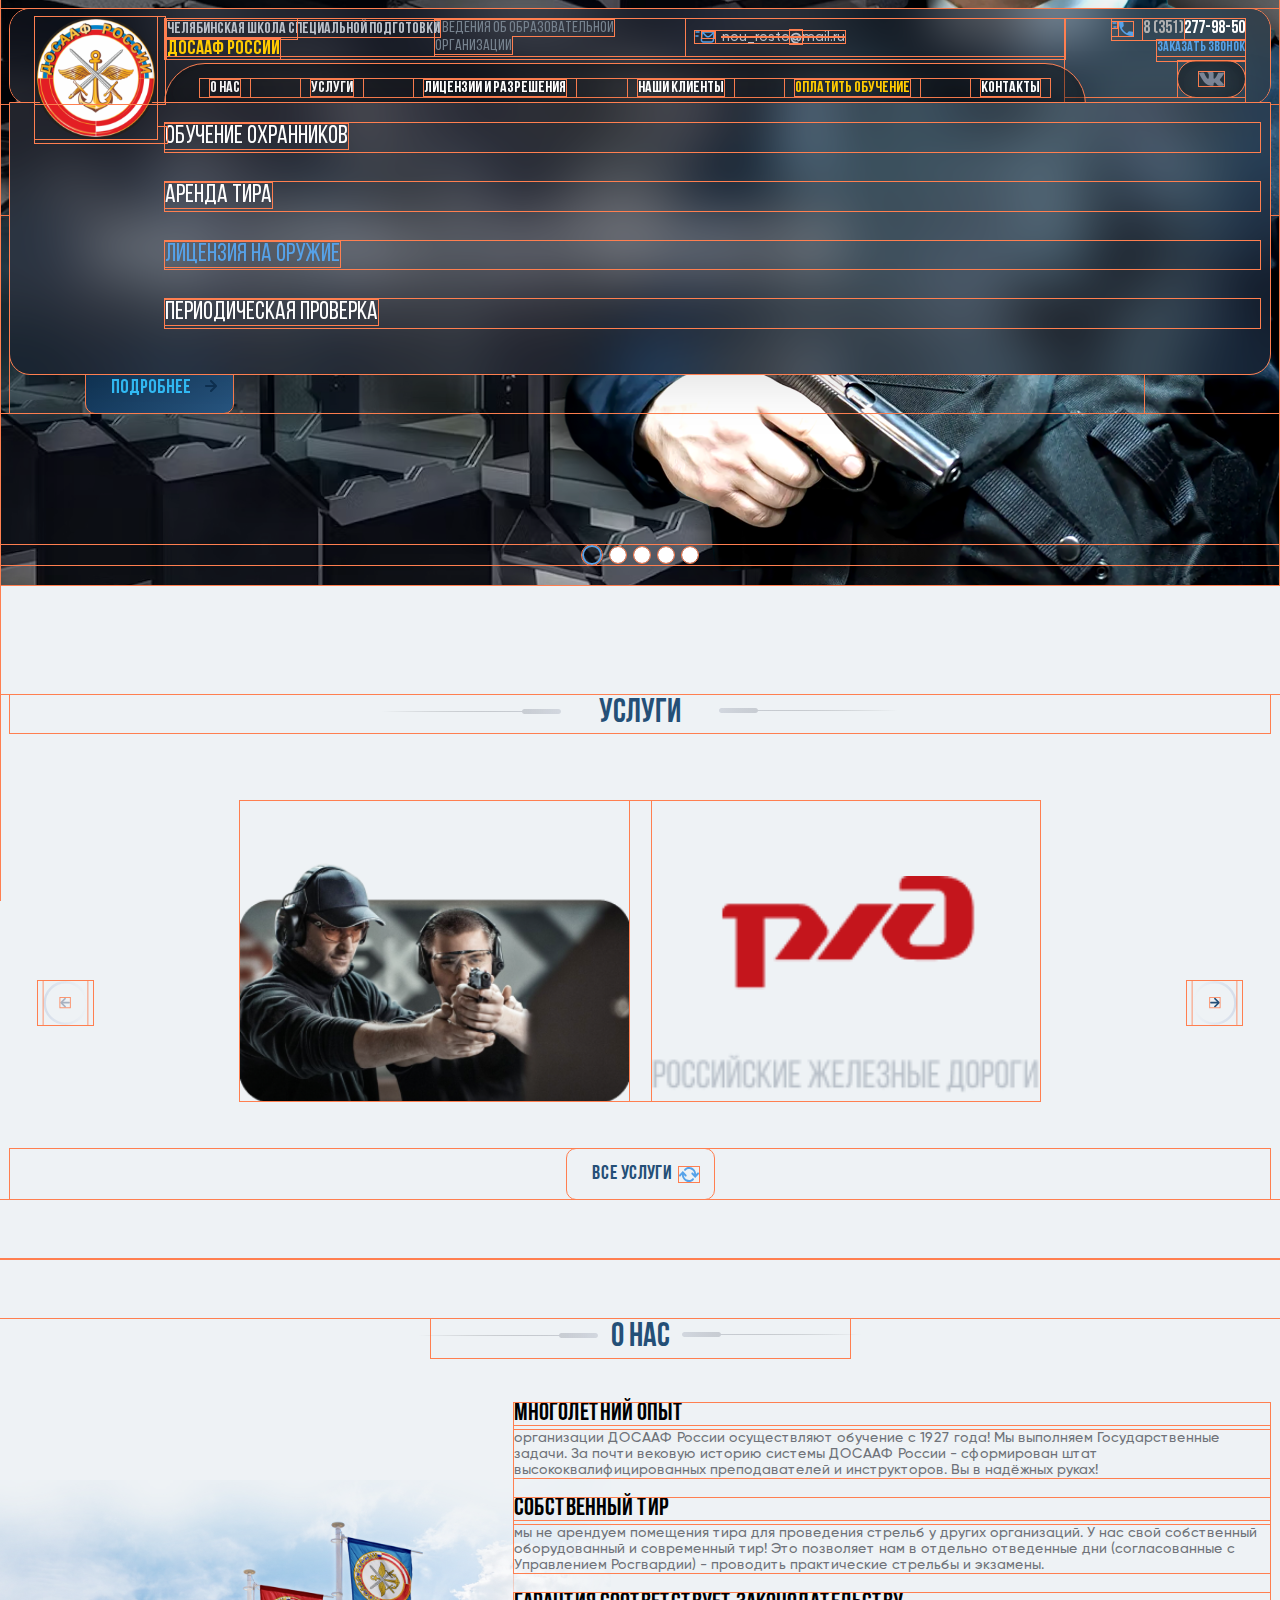
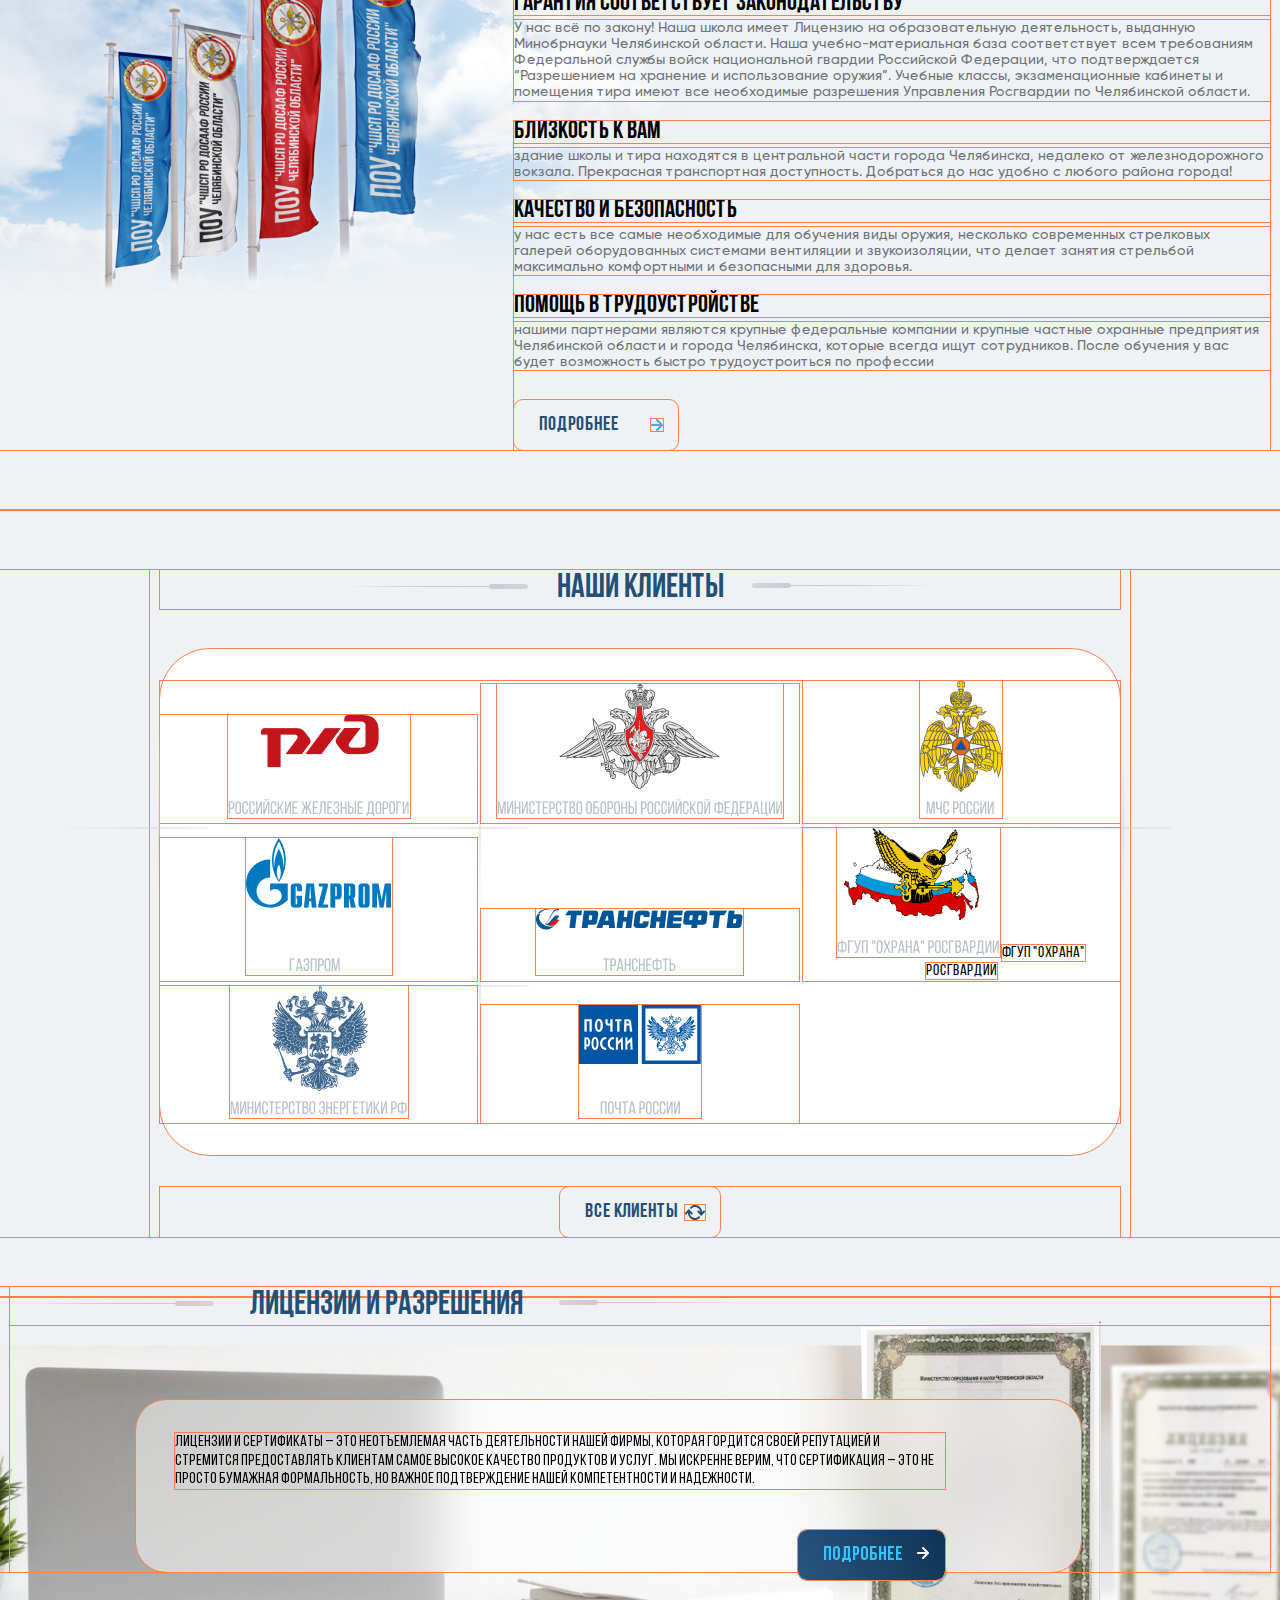
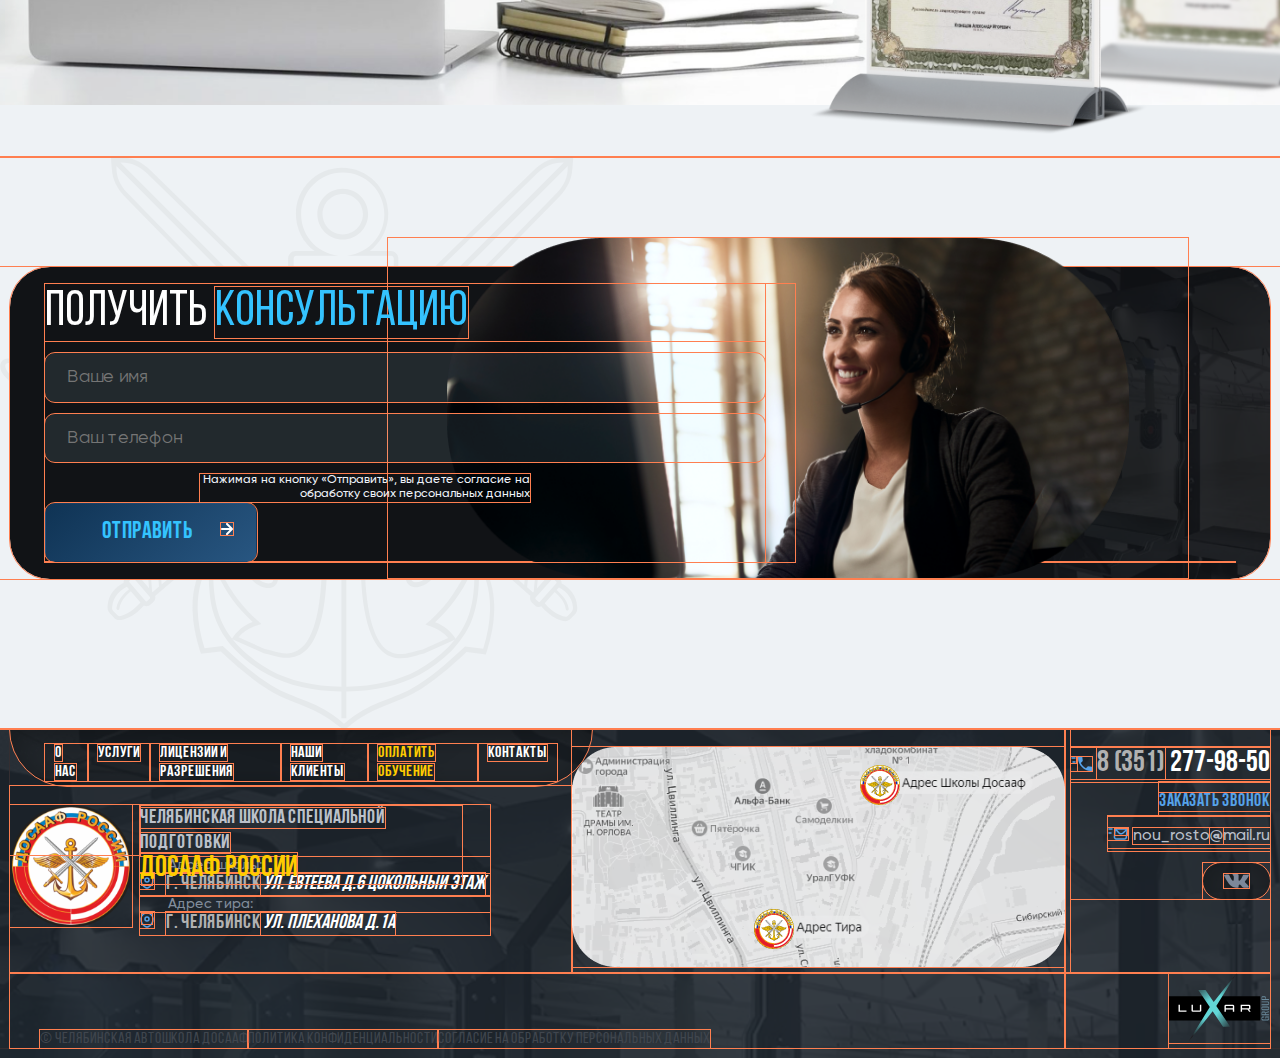
==== commit 207b76a3: "castomers button style" ====
--- a/index.html
+++ b/index.html
@@ -667,7 +667,7 @@
             </ul>
         </div>
         <div class="customers__btn">
-            <a>все клиенты<svg width="20" height="15" viewBox="0 0 20 15" fill="none" xmlns="http://www.w3.org/2000/svg">
+            <a class="btn btn__customers">все клиенты<svg width="20" height="15" viewBox="0 0 20 15" fill="none" xmlns="http://www.w3.org/2000/svg">
                 <path d="M10.0263 15C11.8814 15 13.2614 14.382 14.6394 12.934C14.818 12.7463 14.9183 12.4919 14.9182
                     12.2266C14.9181 11.9614 14.8176 11.707 14.6389 11.5195C14.4602 11.332 14.2179 11.2267 13.9653
                     11.2268C13.7127 11.2269 13.4704 11.3323 13.2919 11.52C12.2652 12.599 11.3805 13 10.0263 13C9.33829
--- a/css/style.css
+++ b/css/style.css
@@ -101,7 +101,6 @@
   padding-left: 10px;
   padding-right: 10px;
   margin: 0 auto;
-  border: 1px solid red;
 }
 @media screen and (max-width: 320px) {
   .container {
@@ -194,6 +193,11 @@
 @media screen and (max-width: 1024px) {
   .header {
     padding-top: 0;
+    margin-top: 0;
+    position: fixed;
+    top: 0;
+    left: 0;
+    right: 0;
   }
 }
 @media screen and (max-width: 1024px) {
@@ -1295,6 +1299,11 @@
   z-index: 111;
   margin-bottom: 20px;
 }
+@media screen and (max-width: 999px) {
+  .about .about__container .about__wrapper article {
+    text-align: start;
+  }
+}
 .about .about__container .about__wrapper article h3 {
   margin-bottom: 5px;
   font-weight: 700;
@@ -1330,7 +1339,9 @@
 }
 @media screen and (max-width: 999px) {
   .about .about__container .about__wrapper .about__btn {
-    align-self: center;
+    width: 100%;
+    display: inline-flex;
+    justify-content: center;
   }
 }
 .about .about__container .about__wrapper .about__btn:hover {
@@ -1421,11 +1432,13 @@
   margin-bottom: 40px;
 }
 .customers__container .customers__wrapper {
+  padding: 32px 0;
   max-width: 1500px;
-  background: #00b3ee;
   display: flex;
   flex-direction: column;
   border-radius: 50px;
+  background-color: #fff;
+  margin-bottom: 32px;
 }
 .customers__container .customers__wrapper ul {
   list-style-type: none;
@@ -1445,8 +1458,8 @@
 }
 .customers__container .customers__wrapper ul li {
   width: calc((100% - 12px) / 4);
-  border: 1px solid orange;
   text-align: center;
+  position: relative;
 }
 @media screen and (max-width: 1440px) {
   .customers__container .customers__wrapper ul li {
@@ -1463,6 +1476,54 @@
   max-width: 100%;
   max-height: 100%;
 }
+.customers__container .customers__wrapper ul li:first-of-type::before {
+  content: "";
+  position: absolute;
+  left: -152px;
+  bottom: -105px;
+  width: 200px;
+  height: 200px;
+  background: url("../images/line.png") no-repeat;
+}
+.customers__container .customers__wrapper ul li:not(:nth-child(n+5))::after {
+  content: "";
+  position: absolute;
+  right: -52px;
+  bottom: -105px;
+  width: 200px;
+  height: 200px;
+  background: url("../images/line.png") no-repeat;
+}
+.customers__container .customers__btn {
+  display: flex;
+  align-items: center;
+  justify-content: center;
+}
+.customers__container .customers__btn .btn__customers {
+  display: inline-flex;
+  background: transparent;
+  align-items: center;
+  text-align: center;
+  font-weight: 700;
+  font-size: 20px;
+  color: #244f77;
+  transition: 0.3s ease-in;
+  text-align: center;
+}
+.customers__container .customers__btn .btn__customers svg {
+  margin-left: 7px;
+}
+.customers__container .customers__btn .btn__customers:hover {
+  color: #56A2E9;
+  transition: 0.3s ease-in;
+}
+.customers__container .customers__btn .btn__customers:hover svg {
+  margin-left: 7px;
+  color: #244f77;
+  transform: rotate(360deg);
+  transition: 0.6s ease-in;
+}
+
 .licenses {
   padding: 110px 0 160px;
   background: url("../images/bg-licen.png") no-repeat center/cover;
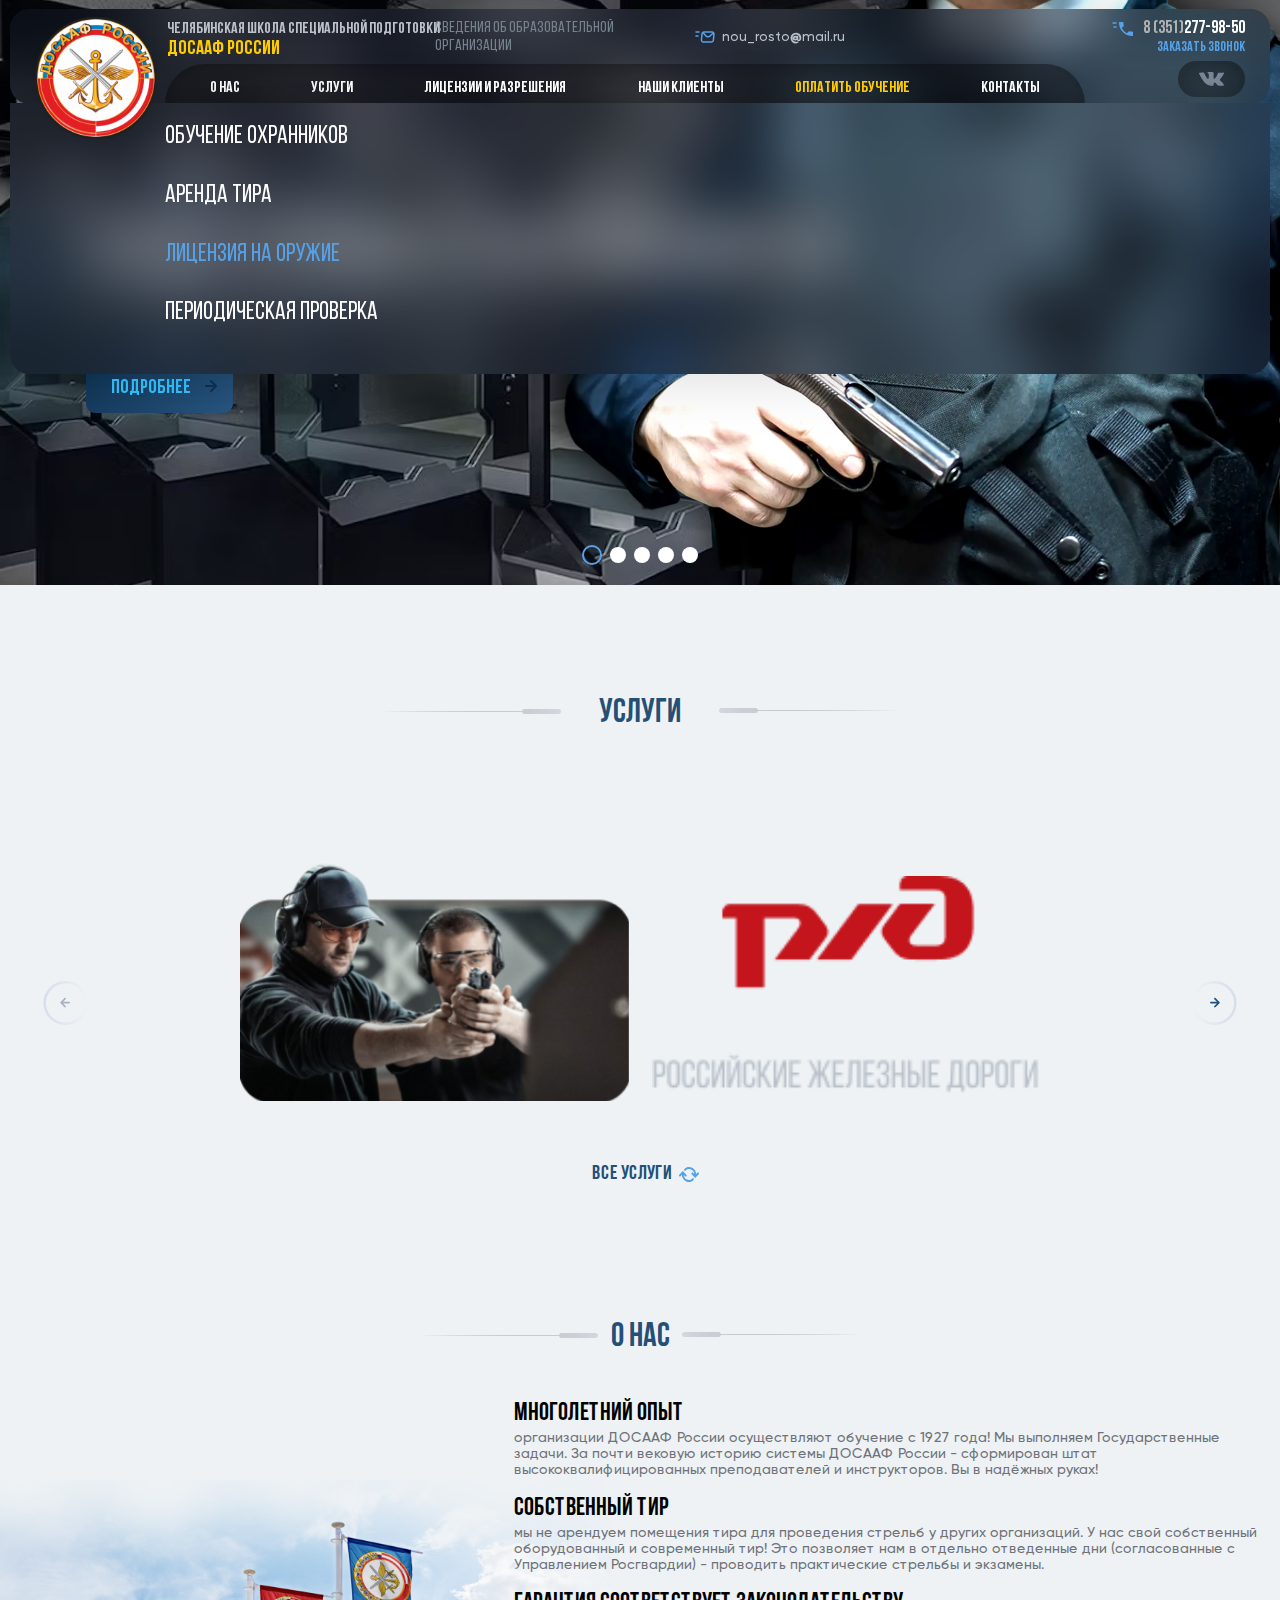
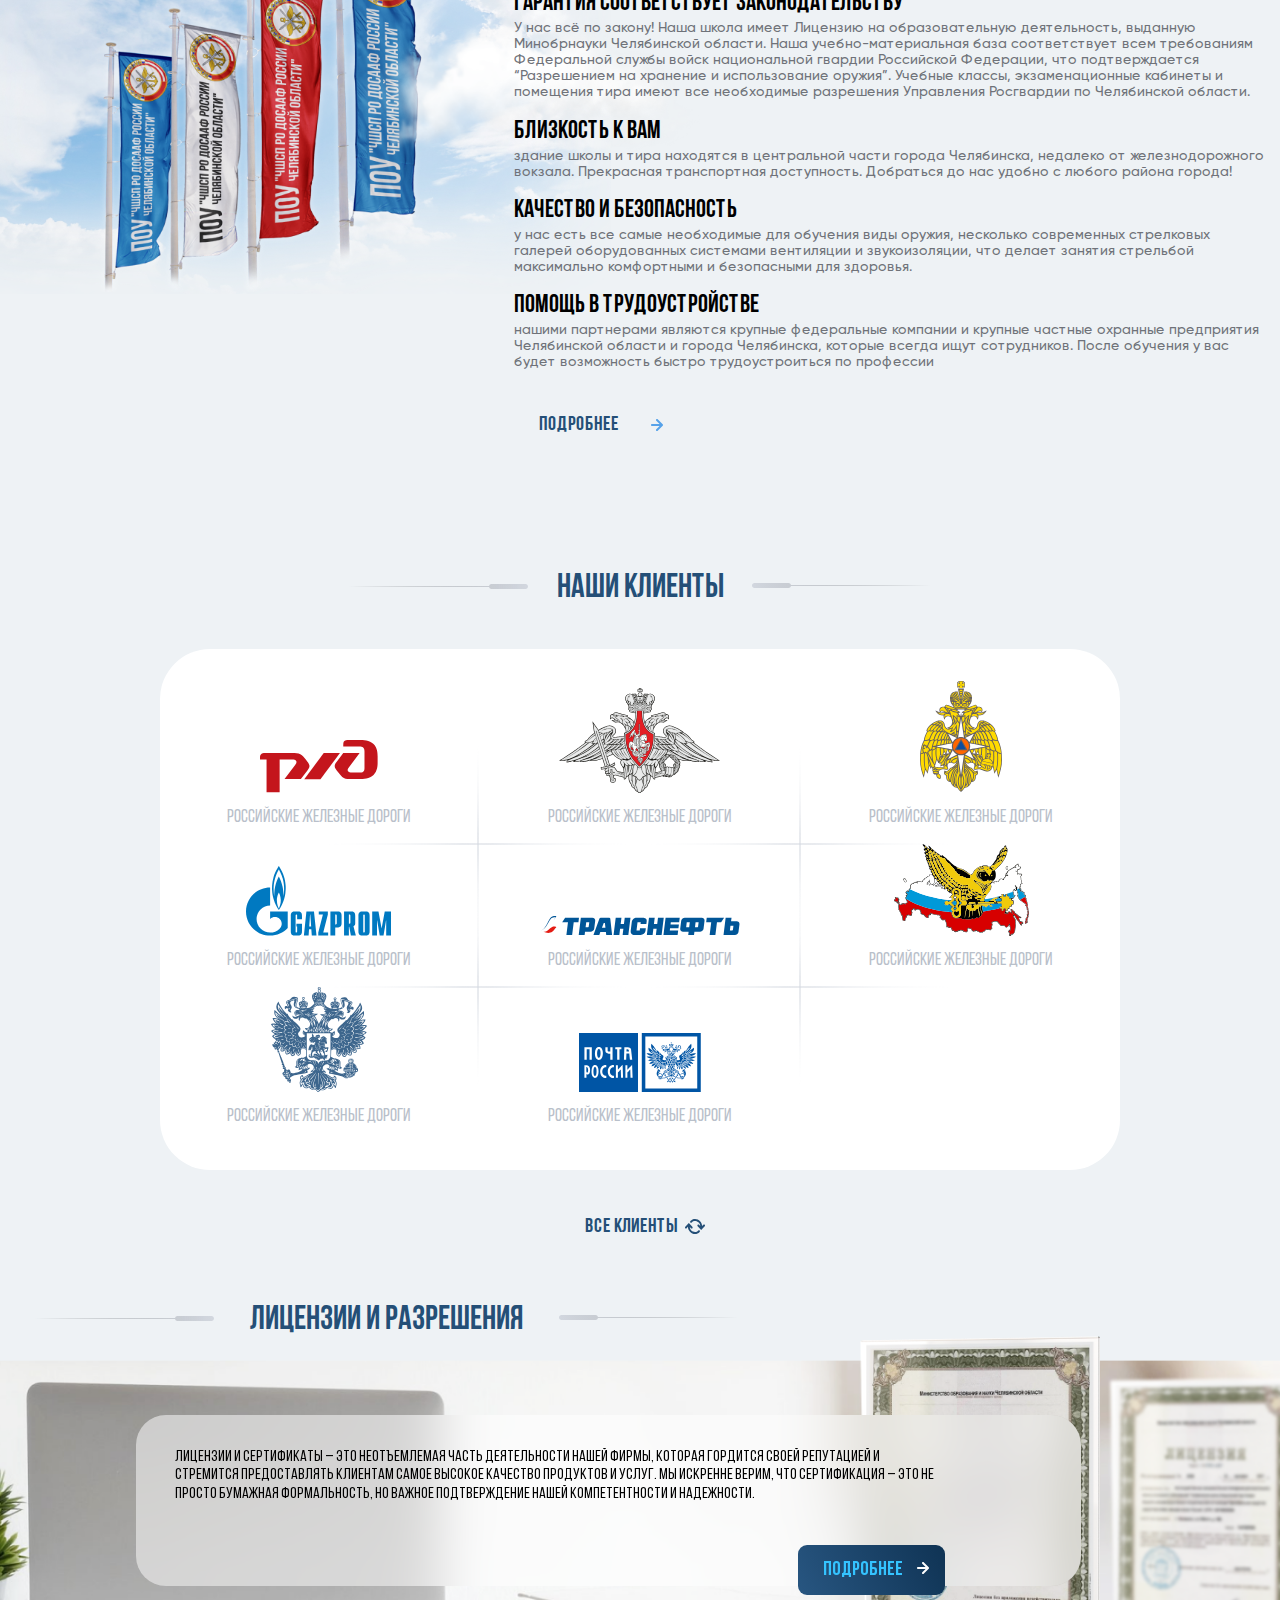
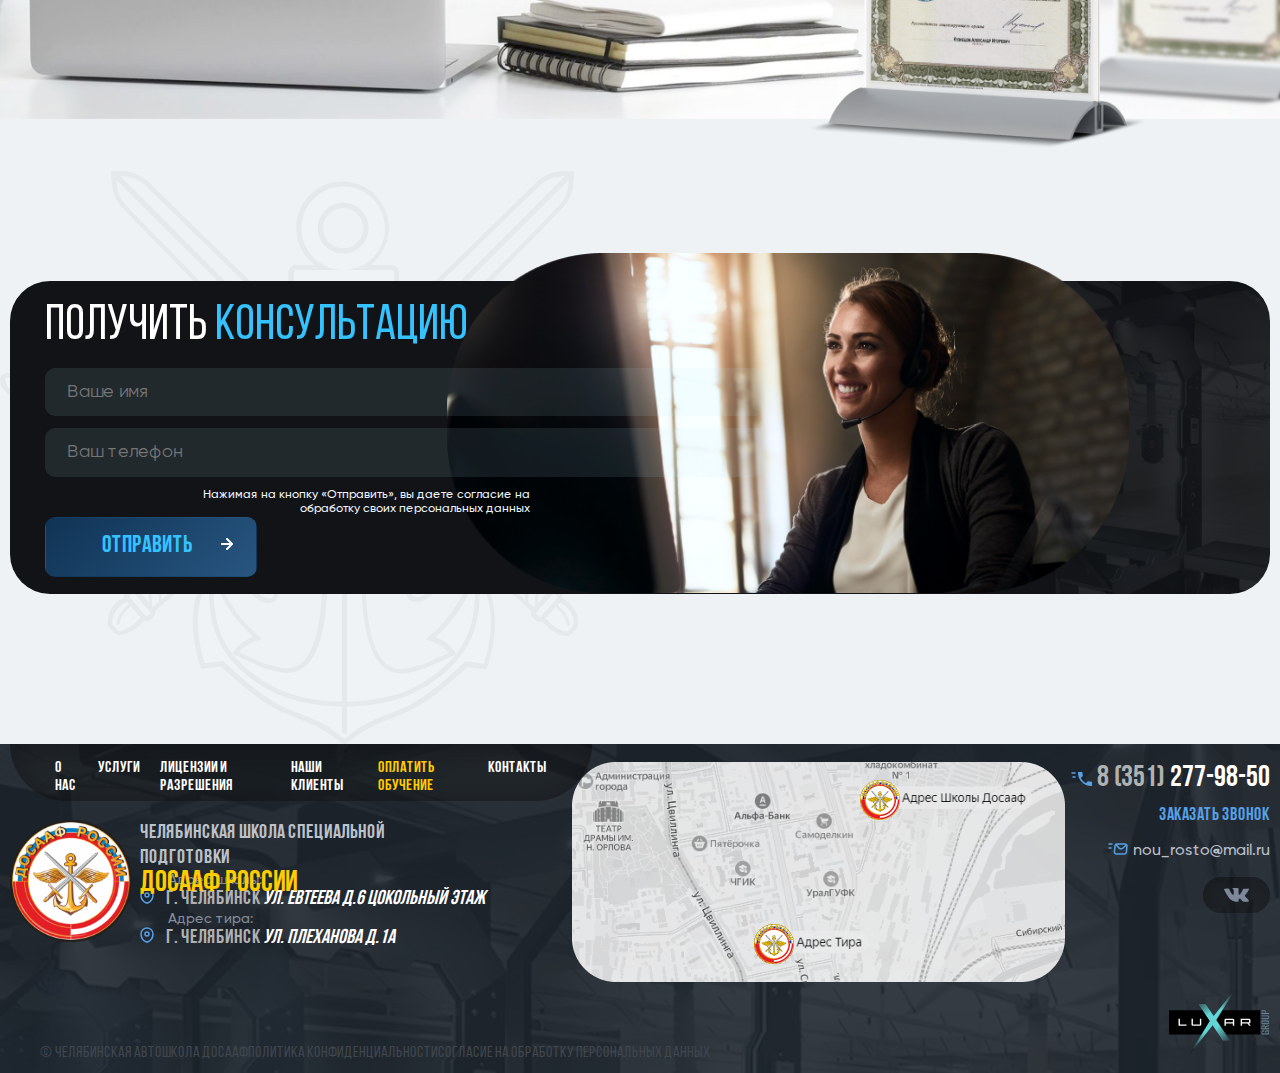
==== commit 72215b77: "customers adaptive" ====
--- a/index.html
+++ b/index.html
@@ -642,27 +642,36 @@
         <div class="customers__wrapper">
             <ul>
                 <li>
-                    <img src="./images/rgd.png" alt="Логотип Российских Железных Дорог" />
+                    <img src="./images/icon-client/rgd.svg" alt="Логотип Российских Железных Дорог" />
+                <div class="text">Российские железные дороги</div>
                 </li>
                 <li>
-                    <img src="./images/min-obor.png" alt="Логотип Министерства Обороны Российской Федерации" />
+                    <img src="./images/icon-client/mo.svg" alt="Логотип Министерства Обороны Российской Федерации" />
+                    <div class="text">Российские железные дороги</div>
                 </li>
                 <li>
-                    <img src="./images/mchs.png" alt="Логотип Министерства Черезвычайных Ситуаций" />
-                </li>
-                <li><img src="./images/gazprom.png" alt="Логотип Газпрома" /></li>
-                <li>
-                    <img src="./images/transneft.png" alt="Логотип Транснефти" />
+                    <img src="./images/icon-client/mchs.svg" alt="Логотип Министерства Черезвычайных Ситуаций" />
+                    <div class="text">Российские железные дороги</div>
                 </li>
                 <li>
-                    <img src="./images/fgup.png" alt="Логотип ФГУП Охрана РосГвардии" />
-                    <span>ФГУП "Охрана" РосГвардии</span>
+                    <img src="./images/icon-client/gazProm.svg" alt="Логотип Газпрома" />
+                <div class="text">Российские железные дороги</div>
                 </li>
                 <li>
-                    <img src="./images/min-energo.png" alt="Логотип Министерства Энергетики Российской Федерации" />
+                    <img src="./images/icon-client/transNeft.svg" alt="Логотип Транснефти" />
+                    <div class="text">Российские железные дороги</div>
                 </li>
                 <li>
-                    <img src="./images/mail-rus.png" alt="Логотип Почты России" />
+                    <img src="./images/icon-client/rosGvard.svg" alt="Логотип ФГУП Охрана РосГвардии" />
+                    <div class="text">Российские железные дороги</div>
+                </li>
+                <li>
+                    <img src="./images/icon-client/minEnergo.svg" alt="Логотип Министерства Энергетики Российской Федерации" />
+                    <div class="text">Российские железные дороги</div>
+                </li>
+                <li>
+                    <img src="./images/icon-client/emailRus.svg" alt="Логотип Почты России" />
+                    <div class="text">Российские железные дороги</div>
                 </li>
             </ul>
         </div>
--- a/css/style.css
+++ b/css/style.css
@@ -53,7 +53,6 @@
 
 * {
   box-sizing: border-box;
-  outline: 1px solid coral !important;
 }
 
 h1, .h1,
@@ -1466,9 +1465,20 @@
     width: calc((100% - 8px) / 3);
   }
 }
-@media screen and (max-width: 767px) {
+@media screen and (max-width: 999px) {
   .customers__container .customers__wrapper ul li {
     width: calc((100% - 4px) / 2);
+  }
+}
+.customers__container .customers__wrapper ul li .text {
+  padding-block: 10px;
+  font-weight: 400;
+  font-size: 18px;
+  color: #b9c0ca;
+}
+@media screen and (max-width: 1024px) {
+  .customers__container .customers__wrapper ul li .text {
+    display: none;
   }
 }
 .customers__container .customers__wrapper ul li img {
@@ -1481,18 +1491,45 @@
   position: absolute;
   left: -152px;
   bottom: -105px;
-  width: 200px;
+  width: 300px;
   height: 200px;
   background: url("../images/line.png") no-repeat;
 }
 .customers__container .customers__wrapper ul li:not(:nth-child(n+5))::after {
   content: "";
   position: absolute;
-  right: -52px;
+  right: -150px;
   bottom: -105px;
-  width: 200px;
+  width: 300px;
   height: 200px;
   background: url("../images/line.png") no-repeat;
+}
+@media screen and (max-width: 1440px) {
+  .customers__container .customers__wrapper ul li:not(:nth-child(n+6))::after {
+    content: "";
+    position: absolute;
+    right: -150px;
+    bottom: -105px;
+    width: 300px;
+    height: 200px;
+    background: url("../images/line.png") no-repeat;
+  }
+}
+@media screen and (max-width: 1440px) {
+  .customers__container .customers__wrapper ul li:first-of-type::before {
+    display: none;
+  }
+  .customers__container .customers__wrapper ul li:nth-child(3)::after {
+    display: none;
+  }
+}
+@media screen and (max-width: 999px) {
+  .customers__container .customers__wrapper ul li:nth-child(2n+2)::after {
+    display: none;
+  }
+  .customers__container .customers__wrapper ul li:nth-child(3)::after {
+    display: flex;
+  }
 }
 .customers__container .customers__btn {
   display: flex;
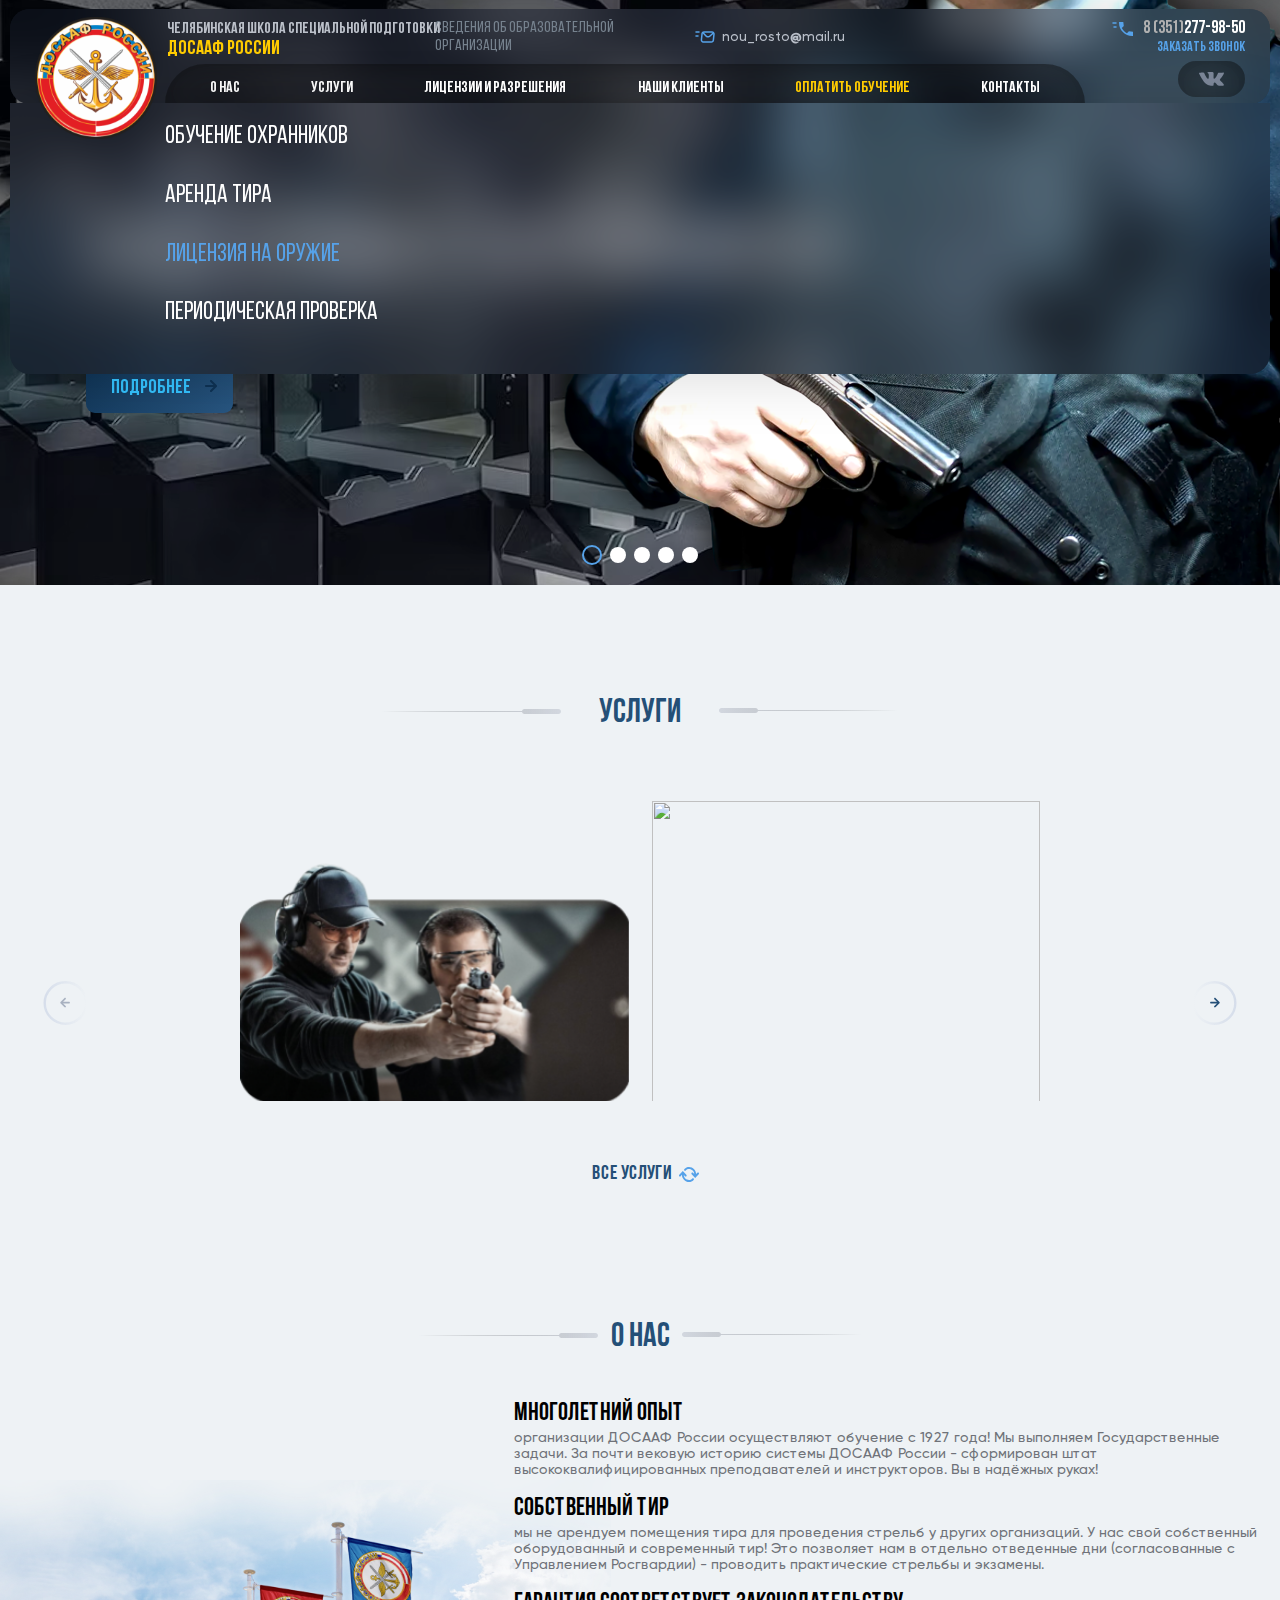
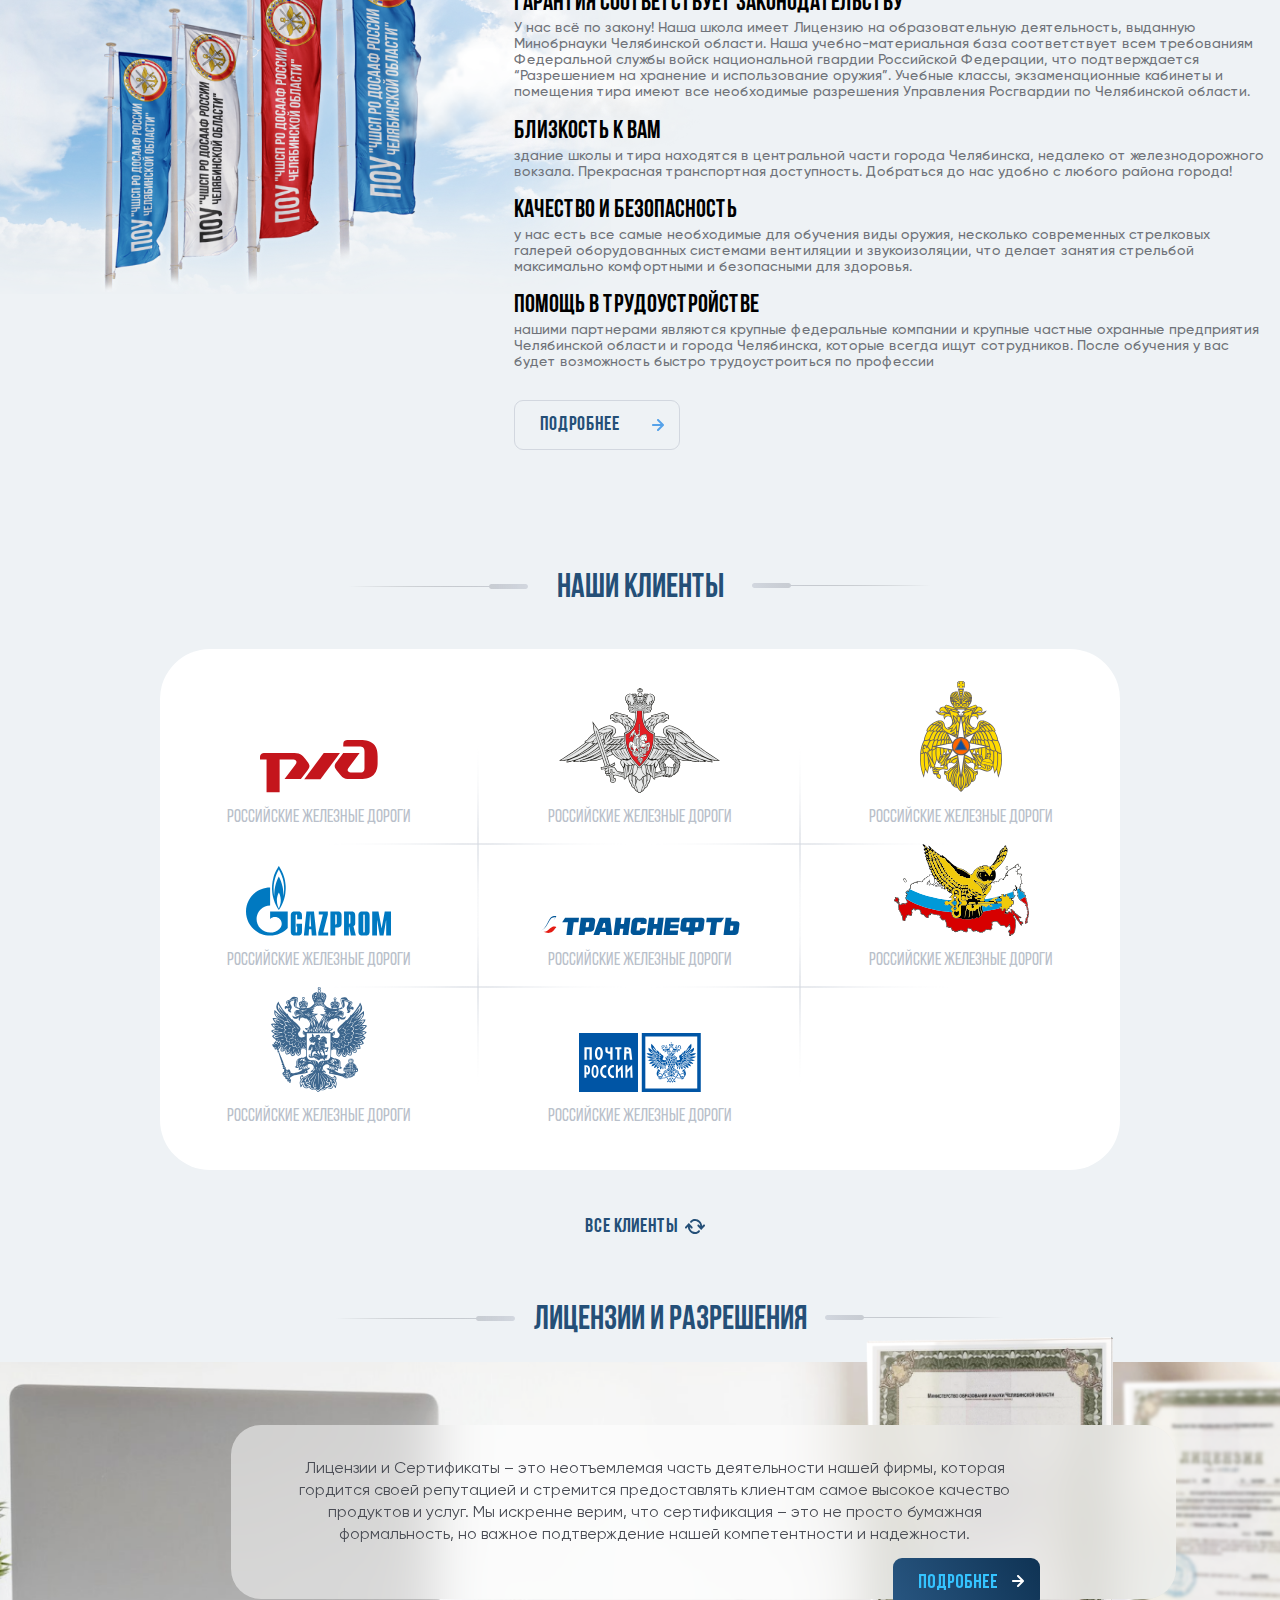
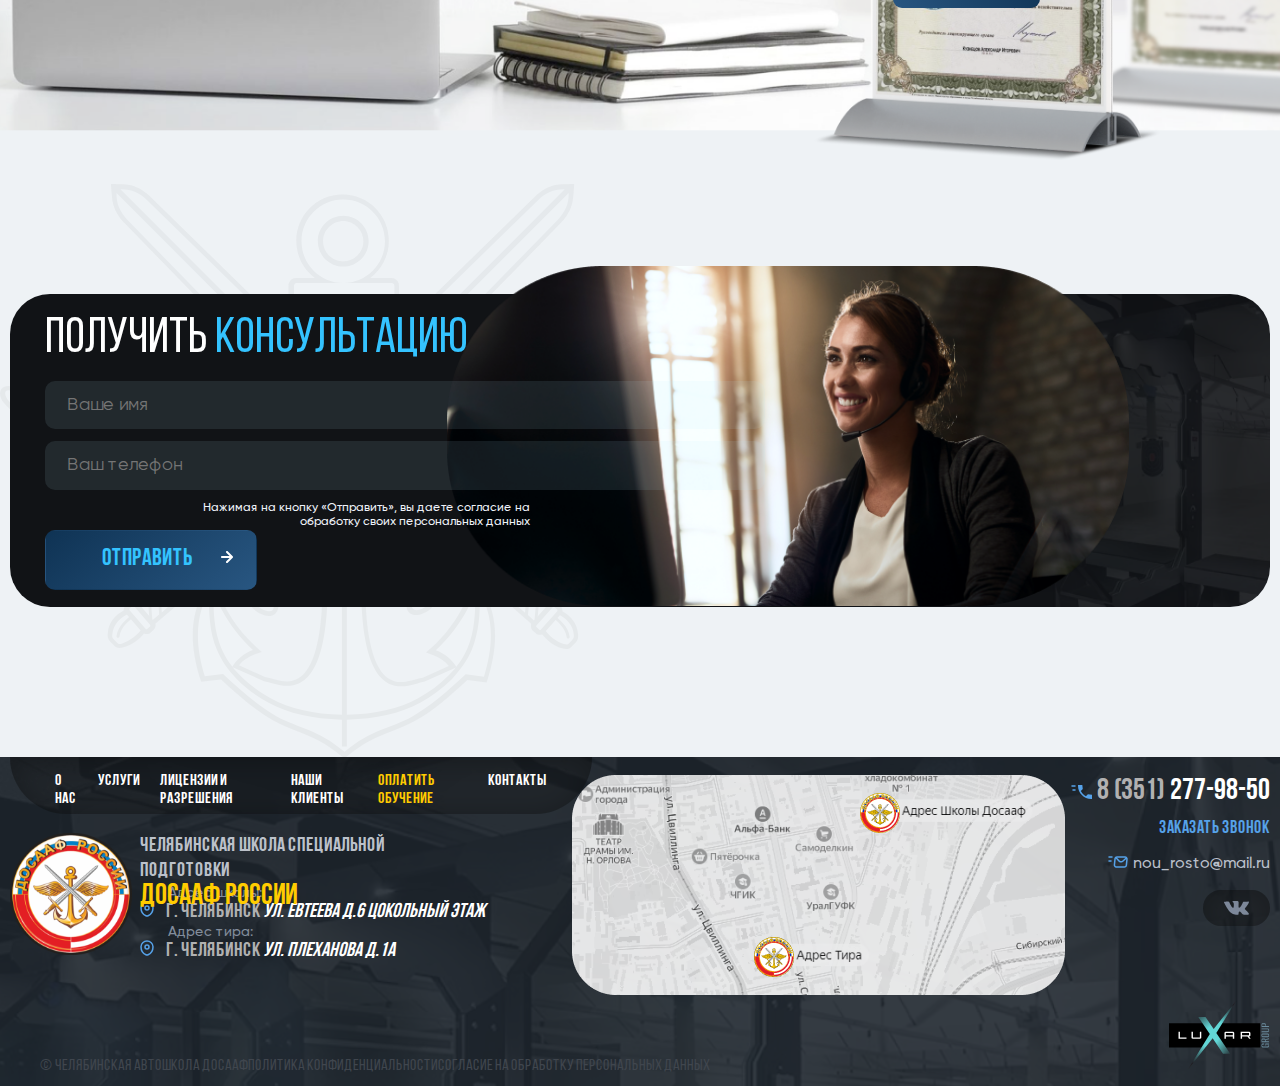
==== commit e9e3b02b: "licenses" ====
--- a/index.html
+++ b/index.html
@@ -714,22 +714,26 @@
     </section>
 
     <section class="licenses">
-      <div class="container">
-        <div class="licenses__container">
-            <h2 class="title title__left">Лицензии и&nbsp;разрешения</h2>
-
-          <div class="licenses__wrapper">
+
+            <div class="container">
+                <div class="licenses__container">
+                    <h2 class="title title__left">Лицензии и&nbsp;разрешения</h2>
+                    <div class="licenses__content">
+                    </div>
+                    <div class="licenses__wrapper">
             <span>Лицензии и Сертификаты – это неотъемлемая часть деятельности
               нашей фирмы, которая гордится своей репутацией и стремится
               предоставлять клиентам самое высокое качество продуктов и услуг.
               Мы искренне верим, что сертификация – это не просто бумажная
               формальность, но важное подтверждение нашей компетентности и
               надежности.</span>
-              <a href="#" class="btn btn__white licenses__btn-white">подробнее
-              </a>
-          </div>
-        </div>
-      </div>
+                        <a href="#" class="btn btn__white licenses__btn-white">подробнее
+                        </a>
+                    </div>
+                </div>
+            </div>
+
+
     </section>
 
     <section class="consultation">
--- a/css/style.css
+++ b/css/style.css
@@ -55,23 +55,31 @@
   box-sizing: border-box;
 }
 
-h1, .h1,
-h2, .h2,
-h3, .h3,
-h4, .h4,
-h5, .h5,
-h6, .h6 {
+h1,
+.h1,
+h2,
+.h2,
+h3,
+.h3,
+h4,
+.h4,
+h5,
+.h5,
+h6,
+.h6 {
   font-family: "Bebas Neue", sans-serif;
   color: #000000;
   margin: 0 0 20px 0;
   padding: 0;
 }
 
-h1, .h1 {
+h1,
+.h1 {
   font-size: 40px;
 }
 @media screen and (max-width: 500px) {
-  h1, .h1 {
+  h1,
+  .h1 {
     font-size: 30px;
   }
 }
@@ -1331,6 +1339,7 @@
   cursor: pointer;
   position: relative;
   z-index: 200;
+  border: 1px solid #d2d7df;
 }
 .about .about__container .about__wrapper .about__btn svg {
   color: #56a2e9;
@@ -1344,7 +1353,7 @@
   }
 }
 .about .about__container .about__wrapper .about__btn:hover {
-  color: #56A2E9;
+  color: #56a2e9;
   transition: 0.3s ease-in;
 }
 @media screen and (max-width: 1366px) {
@@ -1565,17 +1574,54 @@
   padding: 110px 0 160px;
   background: url("../images/bg-licen.png") no-repeat center/cover;
 }
+@media screen and (max-width: 999px) {
+  .licenses {
+    padding: 120px 0 40px;
+    background: none;
+  }
+}
 .licenses .licenses__container {
   margin-top: -120px;
   width: 100%;
   margin-right: auto;
 }
+@media screen and (max-width: 1280px) {
+  .licenses .licenses__container {
+    margin-right: 0;
+    text-align: center;
+    display: flex;
+    justify-content: center;
+    flex-direction: column;
+    align-items: center;
+  }
+}
+@media screen and (max-width: 999px) {
+  .licenses .licenses__container {
+    margin-right: 0;
+  }
+}
 .licenses .title__left {
   display: flex;
   align-items: center;
   justify-content: flex-start;
-  margin-bottom: 75px;
+  margin-bottom: 85px;
   padding-left: 60px;
+}
+@media screen and (max-width: 1024px) {
+  .licenses .title__left {
+    justify-content: flex-start;
+    margin-bottom: 5px;
+    padding-left: 0;
+    justify-content: center;
+  }
+}
+@media screen and (max-width: 999px) {
+  .licenses .licenses__content {
+    width: 100%;
+    min-height: 280px;
+    margin-bottom: 5px;
+    background: url("../images/licenMobile.png") no-repeat center/contain;
+  }
 }
 .licenses .licenses__wrapper {
   margin-left: 10%;
@@ -1587,11 +1633,34 @@
   background: rgba(255, 255, 255, 0.5);
   position: relative;
 }
+@media screen and (max-width: 1024px) {
+  .licenses .licenses__wrapper {
+    margin: 0;
+    display: flex;
+    align-items: center;
+    padding: 39px 36px;
+  }
+}
+@media screen and (max-width: 500px) {
+  .licenses .licenses__wrapper {
+    padding: 39px 15px;
+  }
+}
 .licenses .licenses__wrapper span {
   display: inline-block;
-  margin-bottom: 50px;
+  margin-bottom: 20px;
+  font-family: "Gilroy", sans-serif;
+  font-weight: 400;
+  font-size: 16px;
+  line-height: 1.375;
+  color: #494c54;
   position: relative;
   max-width: 790px;
+}
+@media screen and (max-width: 1024px) {
+  .licenses .licenses__wrapper span {
+    max-width: 100%;
+  }
 }
 .licenses .licenses__wrapper .licenses__btn-white {
   max-width: 200px;
@@ -1600,6 +1669,11 @@
   display: inline-block;
   bottom: -5%;
   right: 136px;
+}
+@media screen and (max-width: 500px) {
+  .licenses .licenses__wrapper .licenses__btn-white {
+    right: 31%;
+  }
 }
 .licenses .licenses__wrapper .licenses__btn-white .licenses__btn-white:before {
   color: #fff;
@@ -2349,7 +2423,7 @@
 .button-go-up {
   background: transparent;
   position: fixed;
-  top: 50%;
+  top: 65%;
   right: 0;
   z-index: 100;
   display: none;
@@ -2423,6 +2497,4 @@
 @import "components/opd";
 @import "components/spoiler";
 @import "components/order-cart";
-@import "components/basket-top";*/
-
-/*# sourceMappingURL=style.css.map */
+@import "components/basket-top";*//*# sourceMappingURL=style.css.map */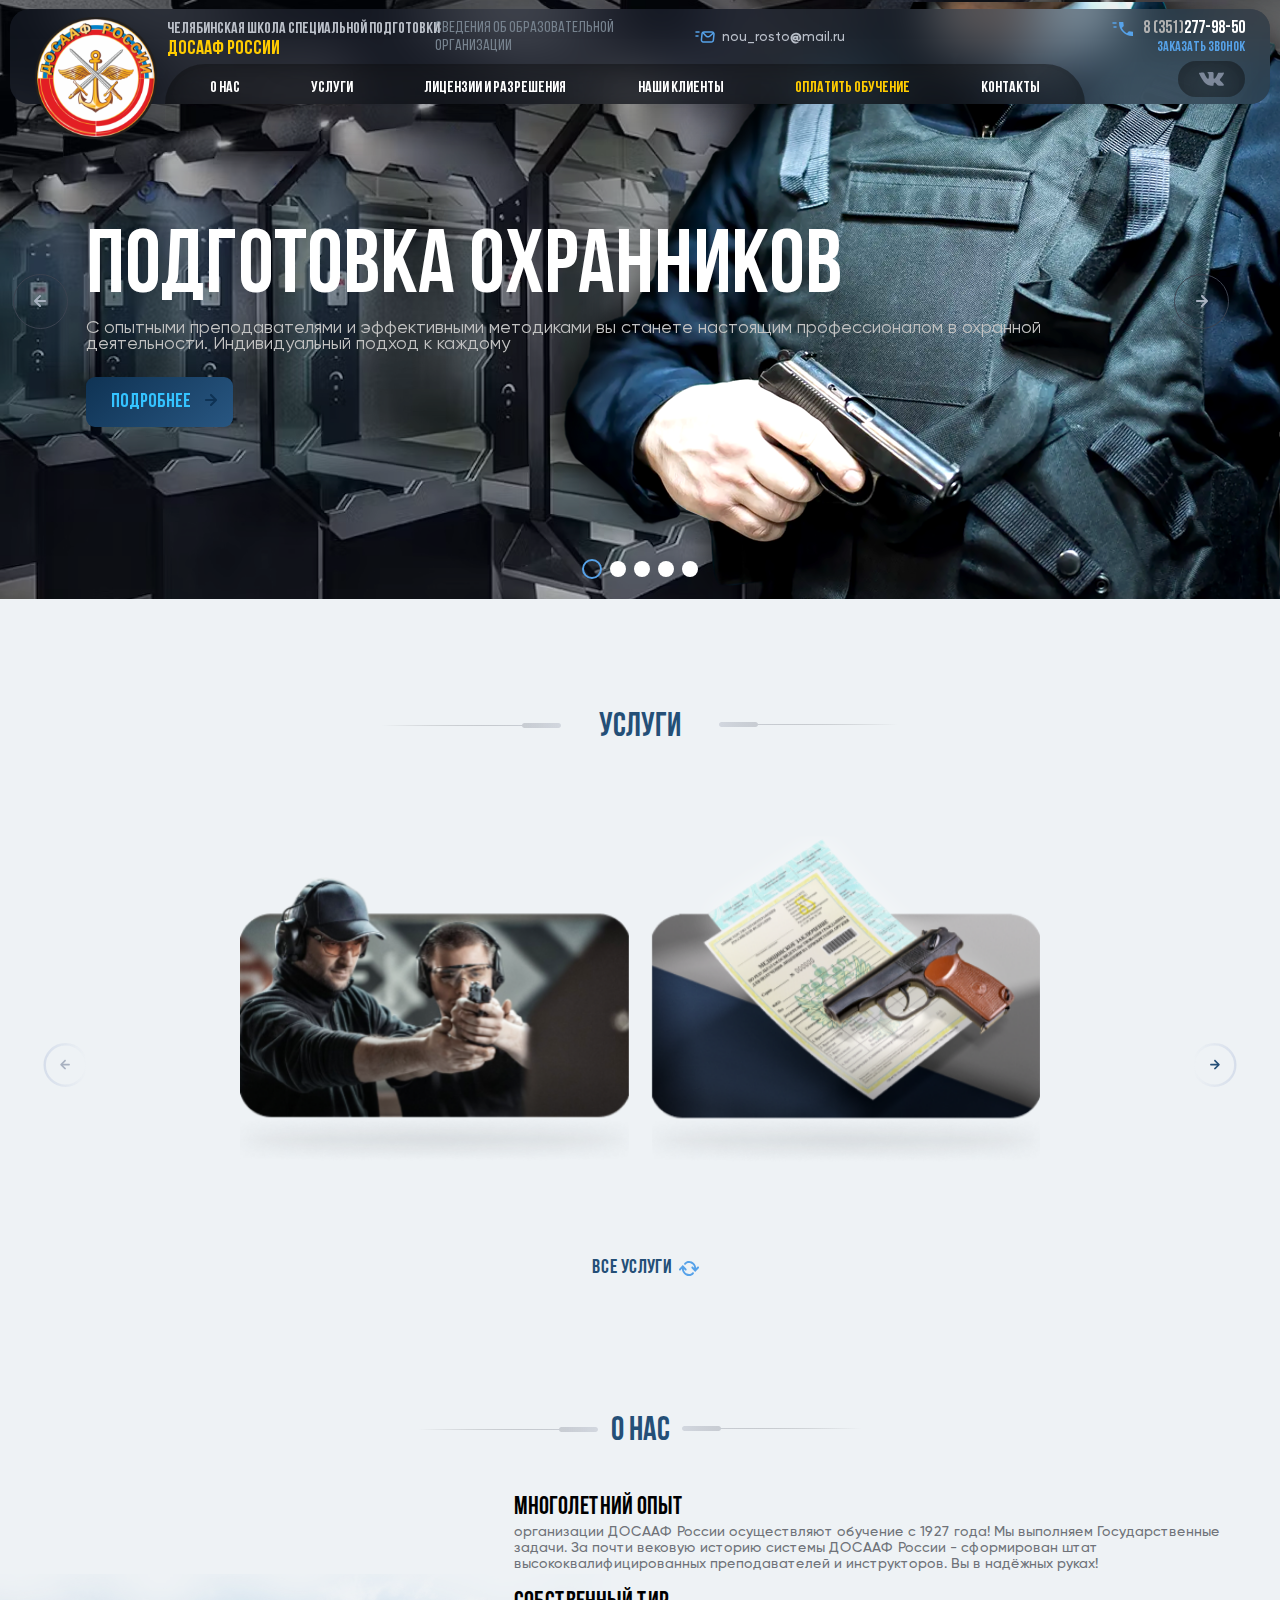
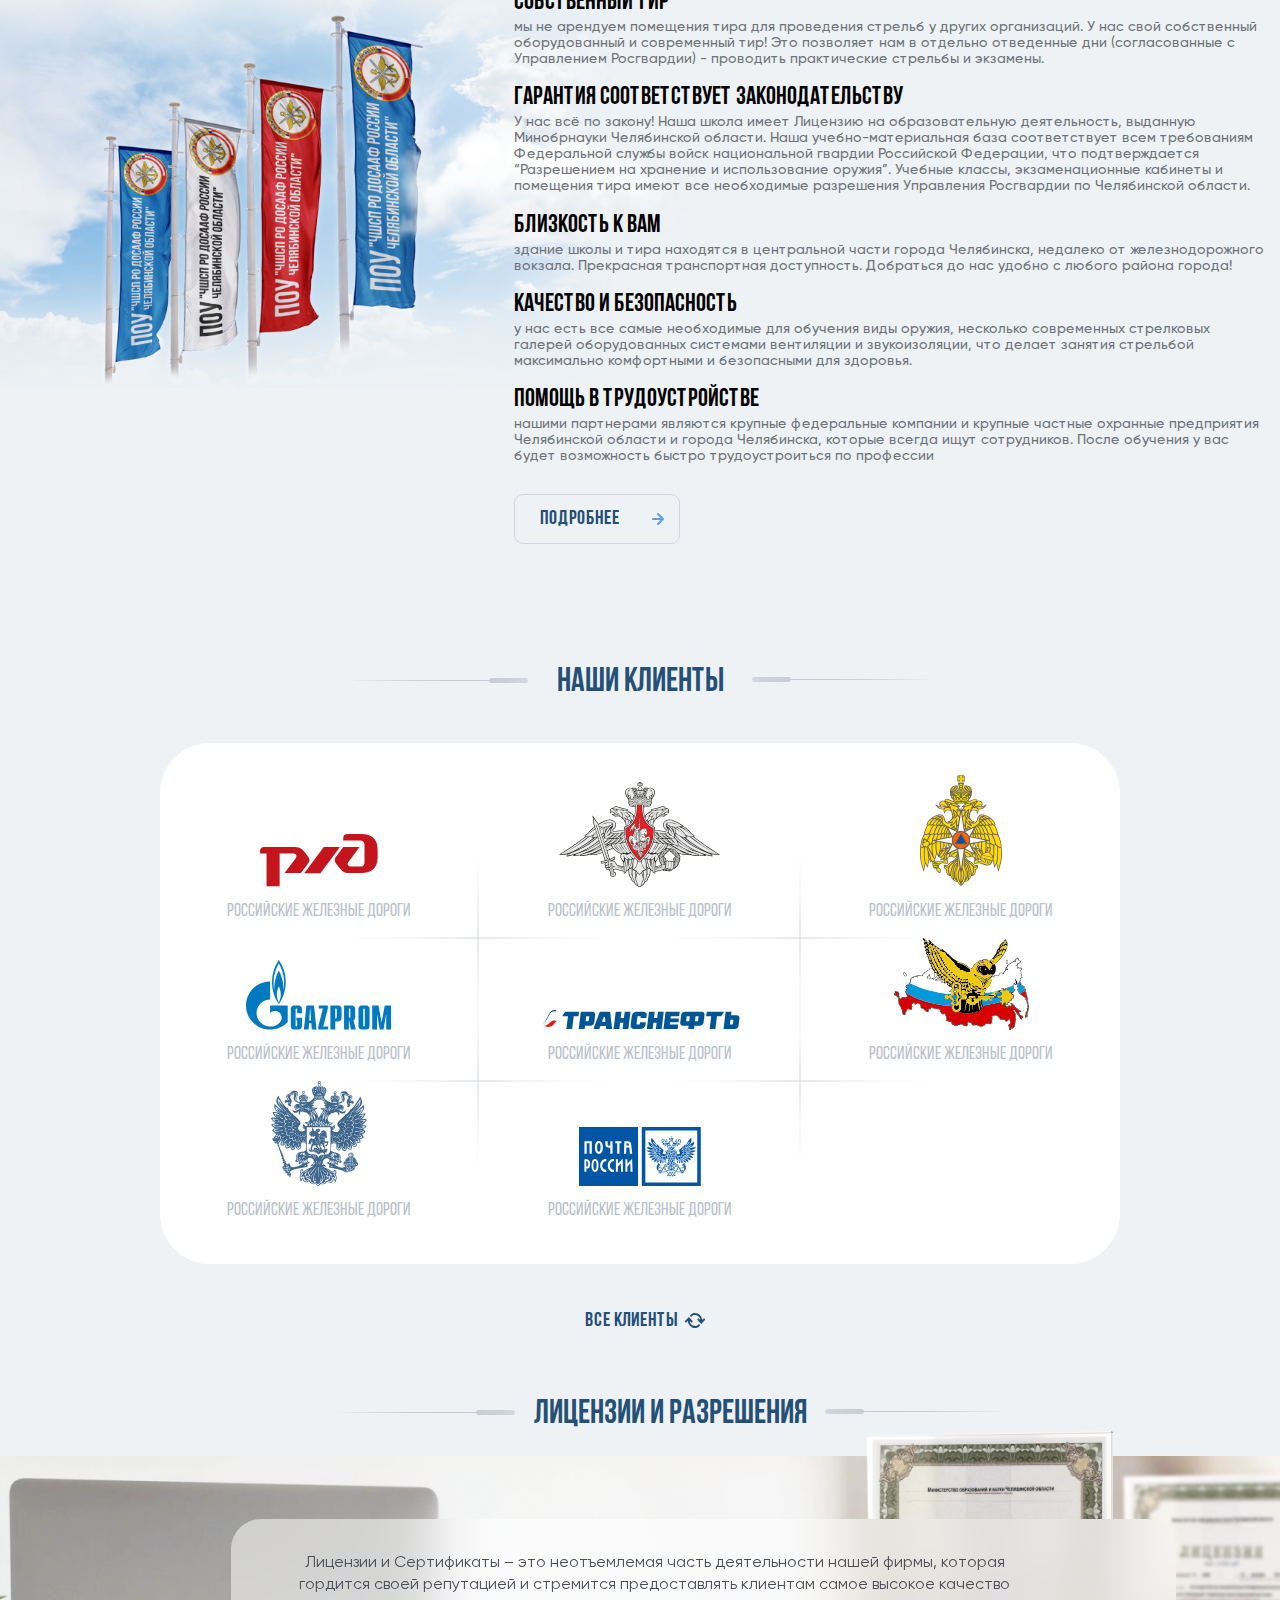
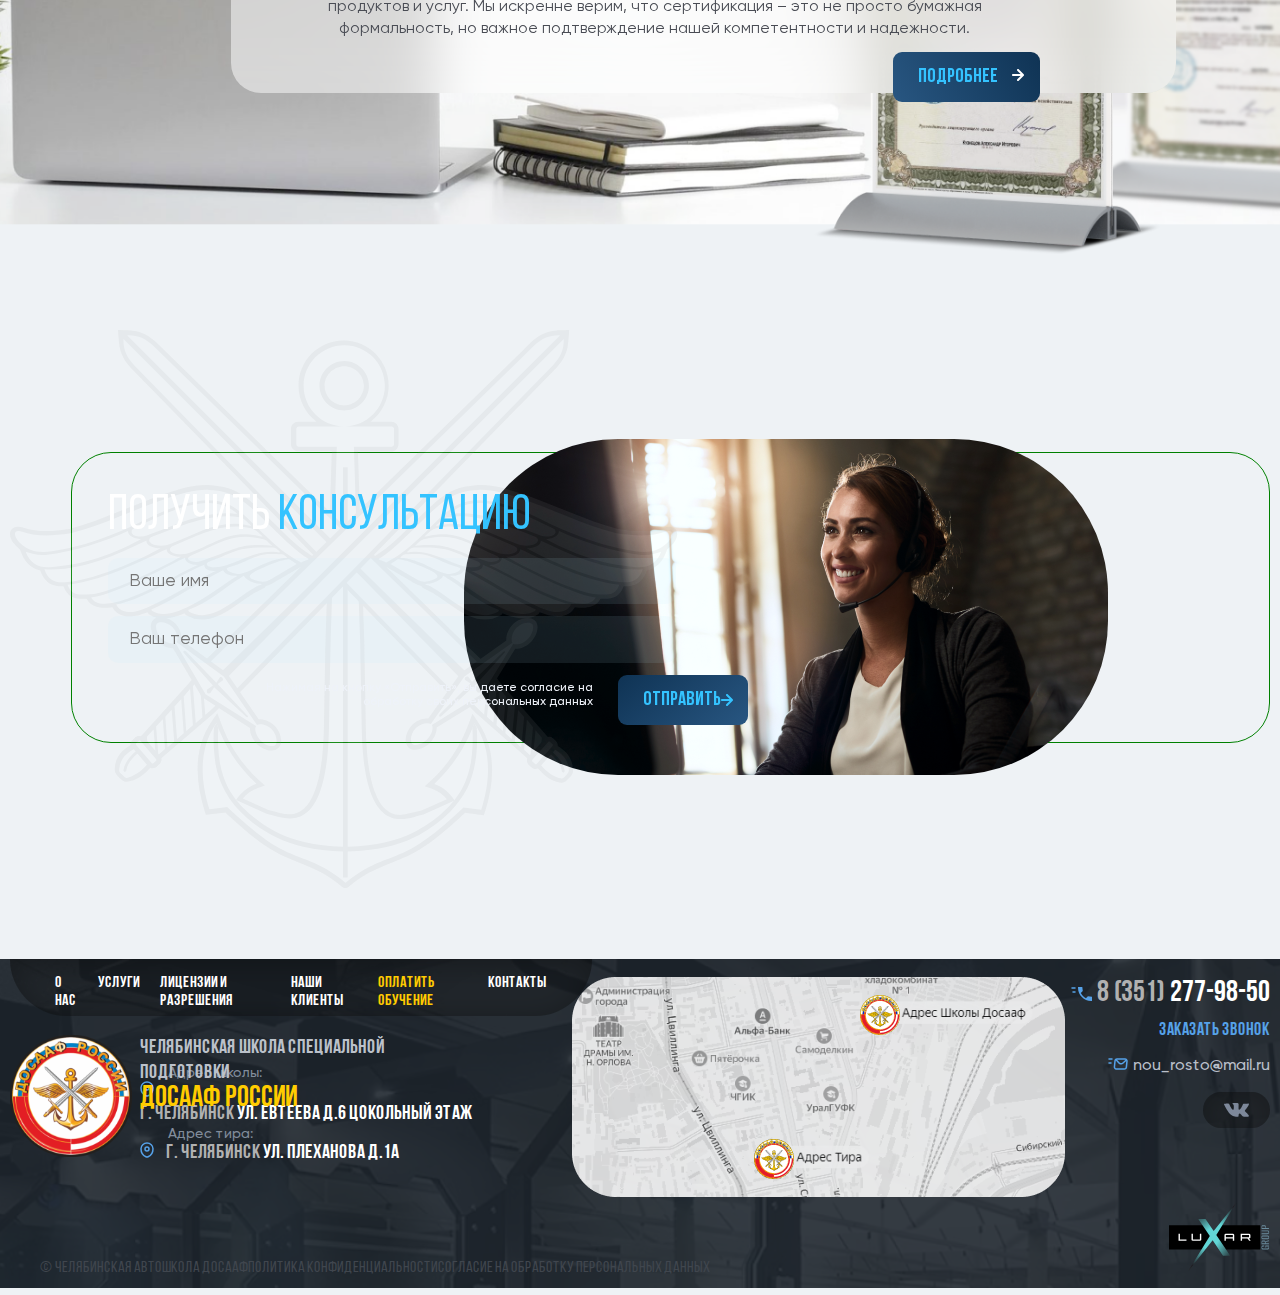
==== commit f57dd488: "form" ====
--- a/index.html
+++ b/index.html
@@ -119,7 +119,7 @@
               </li>
               <li class="menu__item">
                 <a class="menu__link link-hov submenu" href="#">Услуги</a>
-                <ul class="submenu__list">
+                <ul class="submenu__list visually-hidden">
                   <li class="submenu__item"><a href="#" class="submenu__link">Обучение охранников</a></li>
                   <li class="submenu__item"><a href="#" class="submenu__link">Аренда тира</a></li>
                   <li class="submenu__item"><a href="#" class="submenu__link active">Лицензия на оружие</a></li>
@@ -380,8 +380,8 @@
                     станете настоящим профессионалом в охранной деятельности.
                     Индивидуальный подход к каждому
                   </p>
-                  <button class="btn btn-arr">подробнее
-                  </button>
+                  <a class="btn btn-arr">подробнее
+                  </a>
                 </div>
               </div>
             </div>
@@ -468,34 +468,29 @@
                   <div class="swiper-wrapper">
                     <!-- Slides -->
                     <div class="swiper-slide">
-                      <img src="./images/1.png" alt="" />
-                    </div>
-
-                      <div class="swiper-slide">
-                          <img src="./images/rgd.png" alt="" />
-                      </div>
-
-                    <div class="swiper-slide">
-                      <img src="./images/2.png" alt="" />
+                      <img src="./images/slider-servises/1.png" alt="" />
                     </div>
                     <div class="swiper-slide">
-                      <img src="./images/3.png" alt="" />
+                      <img src="./images/slider-servises/2.png" alt="" />
                     </div>
                     <div class="swiper-slide">
-                      <img src="./images/4.png" alt="" />
+                      <img src="./images/slider-servises/3.png" alt="" />
+                    </div>
+                    <div class="swiper-slide">
+                      <img src="./images/slider-servises/4.png" alt="" />
                     </div>
                       <!-- Slides -->
                       <div class="swiper-slide">
-                          <img src="./images/1.png" alt="" />
+                          <img src="./images/slider-servises/1.png" alt="" />
                       </div>
                       <div class="swiper-slide">
-                          <img src="./images/2.png" alt="" />
+                          <img src="./images/slider-servises/2.png" alt="" />
                       </div>
                       <div class="swiper-slide">
-                          <img src="./images/3.png" alt="" />
+                          <img src="./images/slider-servises/3.png" alt="" />
                       </div>
                       <div class="swiper-slide">
-                          <img src="./images/4.png" alt="" />
+                          <img src="./images/slider-servises/4.png" alt="" />
                       </div>
                   </div>
                 </div>
@@ -739,25 +734,26 @@
     <section class="consultation">
       <div class="container">
         <div class="consultation__container">
-          <div class="consultation__form">
+            <div class="consultation__bg"></div>
+         <div class="consultation__form">
+
             <form action="/" method="POST">
               <label for="username">Получить <span>консультацию</span></label>
               <input type="text" placeholder="Ваше имя" name="username" id="username" autocomplete required />
               <input type="tel" placeholder="Ваш телефон" autocomplete required />
-              <span class="span-warning">Нажимая на кнопку «Отправить», вы даете согласие на обработку
+            <div class="wrapper__link">  <span class="span-warning">Нажимая на кнопку «Отправить», вы даете согласие на обработку
                 своих персональных данных</span>
-              <button>
-                отправить
-                <svg width="12" height="12" viewBox="0 0 12 12" fill="none" xmlns="http://www.w3.org/2000/svg">
-                  <path
-                    d="M6.70998 11.7141L11.71 6.71409C11.801 6.61899 11.8724 6.50684 11.92 6.38409C12.02 6.14063 12.02 5.86755 11.92 5.62409C11.8724 5.50134 11.801 5.3892 11.71 5.29409L6.70998 0.294091C6.61674 0.200853 6.50605 0.126892 6.38423 0.076432C6.26241 0.0259717 6.13184 -2.56287e-07 5.99998 -2.6205e-07C5.73368 -2.73691e-07 5.47828 0.105788 5.28998 0.294091C5.10168 0.482395 4.99589 0.73779 4.99589 1.00409C4.99589 1.27039 5.10168 1.52579 5.28998 1.71409L8.58998 5.00409L0.999982 5.00409C0.734765 5.00409 0.48041 5.10945 0.292874 5.29698C0.105338 5.48452 -1.83707e-05 5.73887 -1.83823e-05 6.00409C-1.83939e-05 6.26931 0.105338 6.52366 0.292874 6.7112C0.48041 6.89873 0.734765 7.00409 0.999982 7.00409L8.58998 7.00409L5.28998 10.2941C5.19625 10.3871 5.12186 10.4977 5.07109 10.6195C5.02032 10.7414 4.99418 10.8721 4.99418 11.0041C4.99418 11.1361 5.02032 11.2668 5.07109 11.3887C5.12186 11.5105 5.19625 11.6211 5.28998 11.7141C5.38294 11.8078 5.49355 11.8822 5.6154 11.933C5.73726 11.9838 5.86797 12.0099 5.99998 12.0099C6.13199 12.0099 6.2627 11.9838 6.38456 11.933C6.50642 11.8822 6.61702 11.8078 6.70998 11.7141Z"
-                    fill="currentColor" />
-                </svg>
-              </button>
+                <a class="btn">
+                    отправить
+                    <svg width="12" height="12" viewBox="0 0 12 12" fill="none" xmlns="http://www.w3.org/2000/svg">
+                        <path
+                                d="M6.70998 11.7141L11.71 6.71409C11.801 6.61899 11.8724 6.50684 11.92 6.38409C12.02 6.14063 12.02 5.86755 11.92 5.62409C11.8724 5.50134 11.801 5.3892 11.71 5.29409L6.70998 0.294091C6.61674 0.200853 6.50605 0.126892 6.38423 0.076432C6.26241 0.0259717 6.13184 -2.56287e-07 5.99998 -2.6205e-07C5.73368 -2.73691e-07 5.47828 0.105788 5.28998 0.294091C5.10168 0.482395 4.99589 0.73779 4.99589 1.00409C4.99589 1.27039 5.10168 1.52579 5.28998 1.71409L8.58998 5.00409L0.999982 5.00409C0.734765 5.00409 0.48041 5.10945 0.292874 5.29698C0.105338 5.48452 -1.83707e-05 5.73887 -1.83823e-05 6.00409C-1.83939e-05 6.26931 0.105338 6.52366 0.292874 6.7112C0.48041 6.89873 0.734765 7.00409 0.999982 7.00409L8.58998 7.00409L5.28998 10.2941C5.19625 10.3871 5.12186 10.4977 5.07109 10.6195C5.02032 10.7414 4.99418 10.8721 4.99418 11.0041C4.99418 11.1361 5.02032 11.2668 5.07109 11.3887C5.12186 11.5105 5.19625 11.6211 5.28998 11.7141C5.38294 11.8078 5.49355 11.8822 5.6154 11.933C5.73726 11.9838 5.86797 12.0099 5.99998 12.0099C6.13199 12.0099 6.2627 11.9838 6.38456 11.933C6.50642 11.8822 6.61702 11.8078 6.70998 11.7141Z"
+                                fill="currentColor" />
+                    </svg>
+                </a></div>
             </form>
-          </div>
-          <div class="foto"></div>
-          <div class="consultation__bg_right"></div>
+              <div class="foto"></div>
+          </div>
         </div>
       </div>
     </section>
--- a/css/style.css
+++ b/css/style.css
@@ -192,16 +192,31 @@
   }
 }
 
+.visually-hidden {
+  position: absolute;
+  width: 1px;
+  height: 1px;
+  margin: -1px;
+  border: 0;
+  padding: 0;
+  white-space: nowrap;
+  clip-path: inset(100%);
+  clip: rect(0 0 0 0);
+  overflow: hidden;
+}
+
 .header {
   padding-top: 9px;
-  position: relative;
-  z-index: 100;
+  z-index: 1000;
+  position: fixed;
+  top: 0;
+  left: 0;
+  right: 0;
 }
 @media screen and (max-width: 1024px) {
   .header {
     padding-top: 0;
     margin-top: 0;
-    position: fixed;
     top: 0;
     left: 0;
     right: 0;
@@ -217,7 +232,7 @@
 .header__container {
   position: relative;
   width: 100%;
-  border-radius: 20px;
+  border-radius: 20px 20px 20px 20px;
   display: grid;
   grid-gap: 5px 0;
   grid-template-columns: 130px 5fr 1fr;
@@ -643,6 +658,7 @@
   align-self: center;
   padding: 15px 35px 7px 35px;
   max-width: 1176px;
+  height: 100%;
   border-radius: 80px 80px 0 0;
   box-shadow: inset 0 4px 30px 0 rgba(0, 0, 0, 0.3);
   background: rgba(19, 19, 19, 0.3);
@@ -918,7 +934,7 @@
   overflow: hidden;
   position: relative;
   display: flex;
-  margin-top: -125px;
+  margin-top: -7px;
 }
 .hero-slider .hero-slider__wrapper {
   position: relative;
@@ -1205,7 +1221,7 @@
 }
 .servises .servises__container .servises__wrapper .swiper-servises {
   width: 100%;
-  height: 300px;
+  height: 380px;
   position: relative;
 }
 .servises .servises__container .servises__wrapper .swiper-servises .swiper-wrapper .swiper-slide {
@@ -1680,31 +1696,42 @@
 }
 
 .consultation {
-  position: relative;
-  z-index: 30;
-  padding: 110px 0 150px;
-  background: url("../images/bg-usor.svg") no-repeat left center/contain;
+  padding: 52px 0 94px;
 }
 .consultation .consultation__container {
-  background: url("../images/formbbg.png") no-repeat center/cover;
-  position: relative;
-  z-index: 20;
-  padding: 17px 35px;
+  padding: 122px 0 122px 61px;
+  display: flex;
+  width: 100%;
+  position: relative;
+  z-index: 800;
+}
+.consultation .consultation__container .consultation__bg {
+  position: absolute;
+  background: url("../images/consultation/bg-usor.svg") no-repeat left/contain;
+  top: 0;
+  left: 0;
+  width: 668px;
+  height: 558px;
+  z-index: 900;
+}
+.consultation .consultation__container .consultation__form {
+  padding: 35px 50px 17px 36px;
+  background: url("../images/consultation/osnBg.png") no-repeat left/cover;
+  display: flex;
+  align-items: center;
+  max-width: 1500px;
+  width: 100%;
   border-radius: 40px;
-}
-.consultation .consultation__form {
-  max-width: 750px;
-  width: 100%;
-  position: relative;
-  z-index: 300;
-}
-.consultation .consultation__form form {
-  display: inline-block;
+  border: 1px solid green;
+}
+.consultation .consultation__container .consultation__form form {
+  position: relative;
+  z-index: 1000;
+  display: flex;
   flex-direction: column;
-  max-width: 720px;
-  width: 100%;
-}
-.consultation .consultation__form form label {
+  width: 100%;
+}
+.consultation .consultation__container .consultation__form form label {
   display: block;
   font-weight: 400;
   font-size: 50px;
@@ -1712,16 +1739,21 @@
   color: #fff;
   margin-bottom: 12px;
 }
-.consultation .consultation__form form label span {
+.consultation .consultation__container .consultation__form form label span {
   font-family: "Bebas Neue", sans-serif;
   font-weight: 400;
   font-size: 50px;
   text-transform: uppercase;
   color: #34c3ff;
 }
-.consultation .consultation__form form input[type=tel i],
-.consultation .consultation__form form input[type=text i] {
-  display: block;
+.consultation .consultation__container .consultation__form form input {
+  background: transparent;
+  display: inline-flex;
+  outline: none;
+  border: none;
+  border-radius: 10px;
+  background: rgba(187, 231, 255, 0.1);
+  max-width: 714px;
   margin: 0;
   width: 100%;
   padding: 13px 21px;
@@ -1731,15 +1763,20 @@
   font-size: 18px;
   color: #fff;
 }
-.consultation .consultation__form form input {
-  border: 1px solid transparent;
-  border-radius: 10px;
-  margin-bottom: 10px;
-  background: transparent;
-  background: rgba(187, 231, 255, 0.1);
-  padding: 10px;
-}
-.consultation .consultation__form form .span-warning {
+@media screen and (max-width: 1280px) {
+  .consultation .consultation__container .consultation__form form input {
+    width: 568px;
+  }
+}
+.consultation .consultation__container .consultation__form form input::before {
+  content: "";
+  top: 0;
+  left: 0;
+  right: 0;
+  bottom: 0;
+  backdrop-filter: blur(15px);
+}
+.consultation .consultation__container .consultation__form form .span-warning {
   display: inline-block;
   max-width: 330px;
   font-family: "Gilroy", sans-serif;
@@ -1750,33 +1787,33 @@
   margin-left: 155px;
   margin-right: 23px;
 }
-.consultation .consultation__form form button {
-  display: inline-block;
-  margin-left: auto;
-  padding: 15px 23px 15px 56px;
-  font-weight: 700;
-  font-size: 24px;
-  text-transform: uppercase;
-  color: #34c3ff;
-  background: linear-gradient(319deg, #285681 0%, #0f3354 100%);
-  border: 1px solid transparent;
-  border-radius: 10px;
-  outline: none;
-}
-.consultation .consultation__form form button svg {
-  margin-left: 24px;
-  vertical-align: middle;
-  color: white;
-}
-.consultation .foto {
-  background: url("../images/formbbgirl.png") no-repeat center/contain;
-  width: 800px;
-  height: 340px;
-  position: absolute;
-  z-index: 200;
-  top: -9%;
-  left: 30%;
-}
+.consultation .consultation__container .consultation__form form a {
+  display: inline-flex;
+  align-items: center;
+  max-width: 200px;
+}
+.consultation .consultation__container .consultation__form .foto {
+  position: absolute;
+  z-index: 50;
+  background: url(../images/consultation/girlBg.png) no-repeat center/cover;
+  border-radius: 154px;
+  left: 40%;
+  width: 644px;
+  height: 336px;
+}
+@media screen and (max-width: 1280px) {
+  .consultation .consultation__container .consultation__form .foto {
+    left: 36%;
+  }
+}
+.consultation .consultation__container .consultation__form .consultation__bg_right {
+  position: relative;
+  z-index: 45;
+  background: url(../images/consultation/bgRight.png) no-repeat left/cover;
+  width: 539px;
+  height: 283px;
+}
+
 .footer {
   background: url("../images/bg-footer.png") no-repeat center/cover;
   padding: 0px 0 10px;
@@ -1912,6 +1949,7 @@
   display: inline-block;
   font-weight: 700;
   font-size: 20px;
+  font-style: normal;
   color: #fff;
 }
 .footer__wrapper-company .footer__address p .grey {
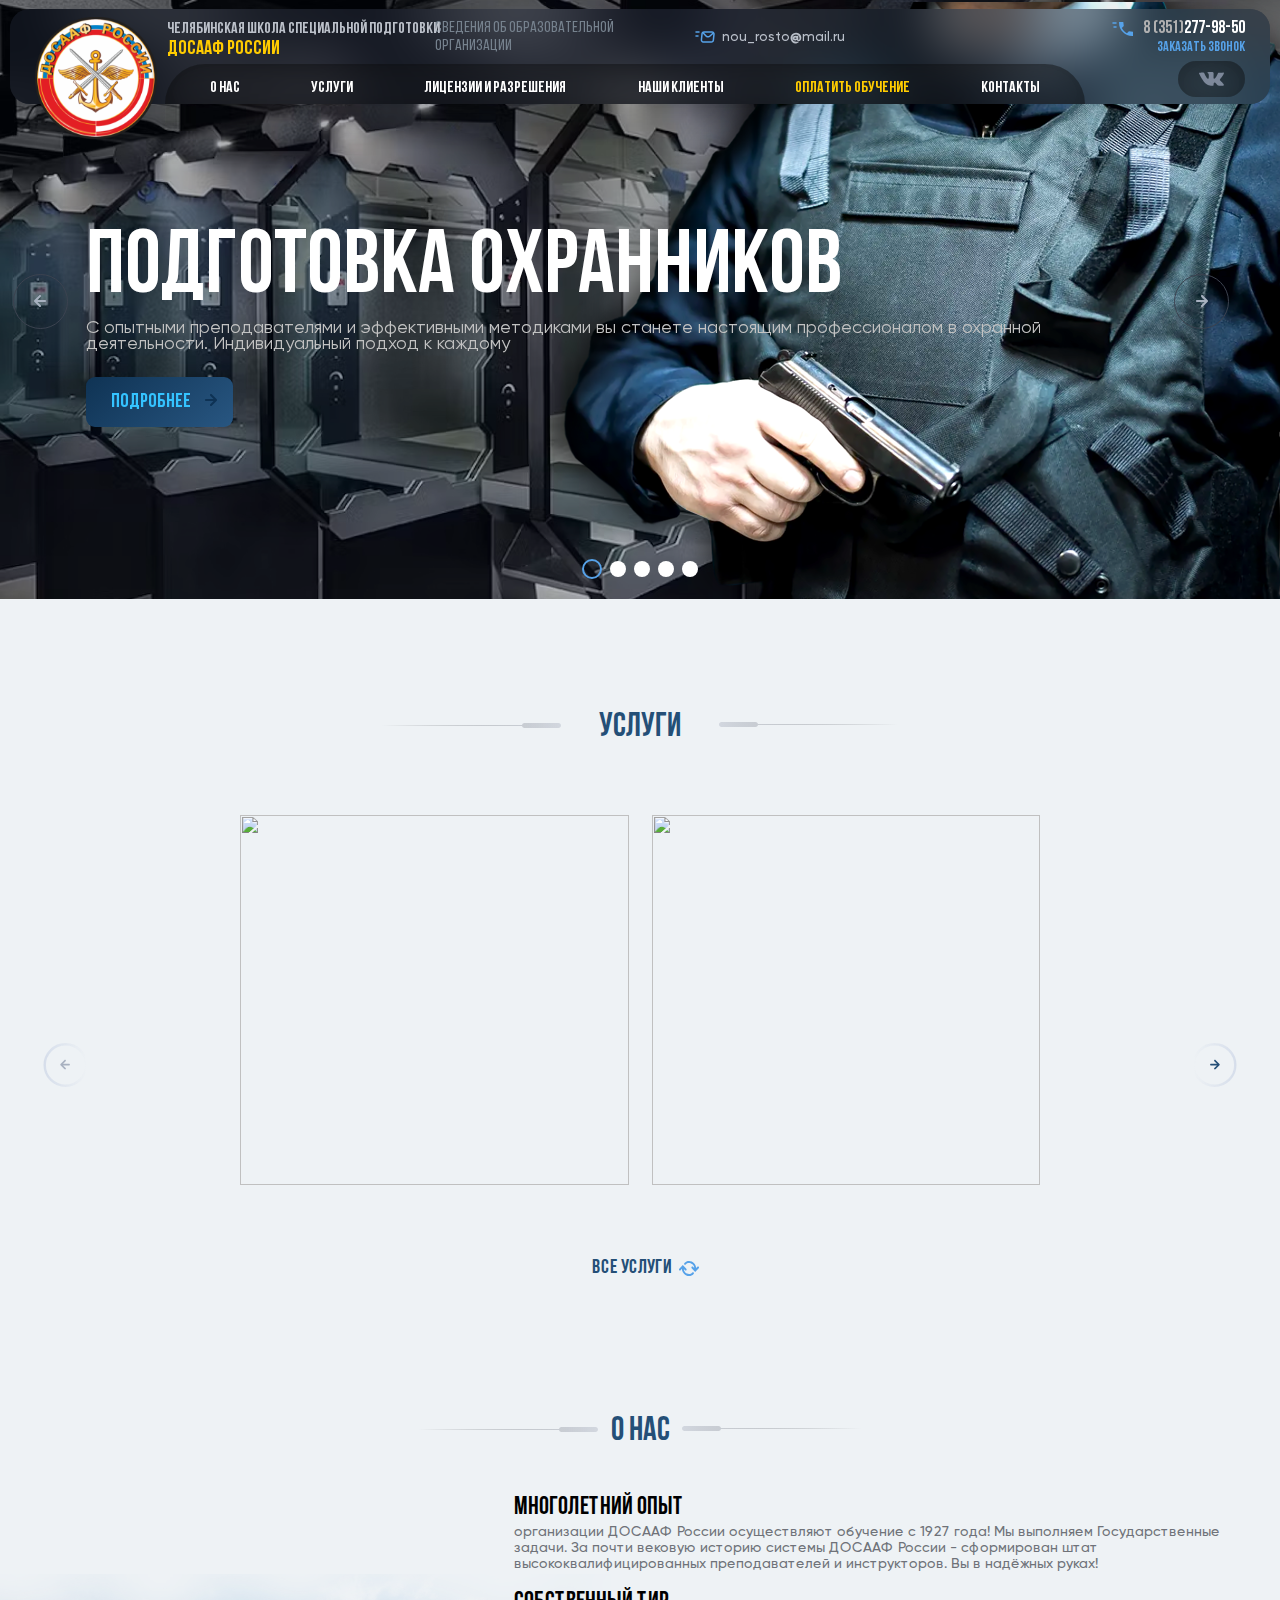
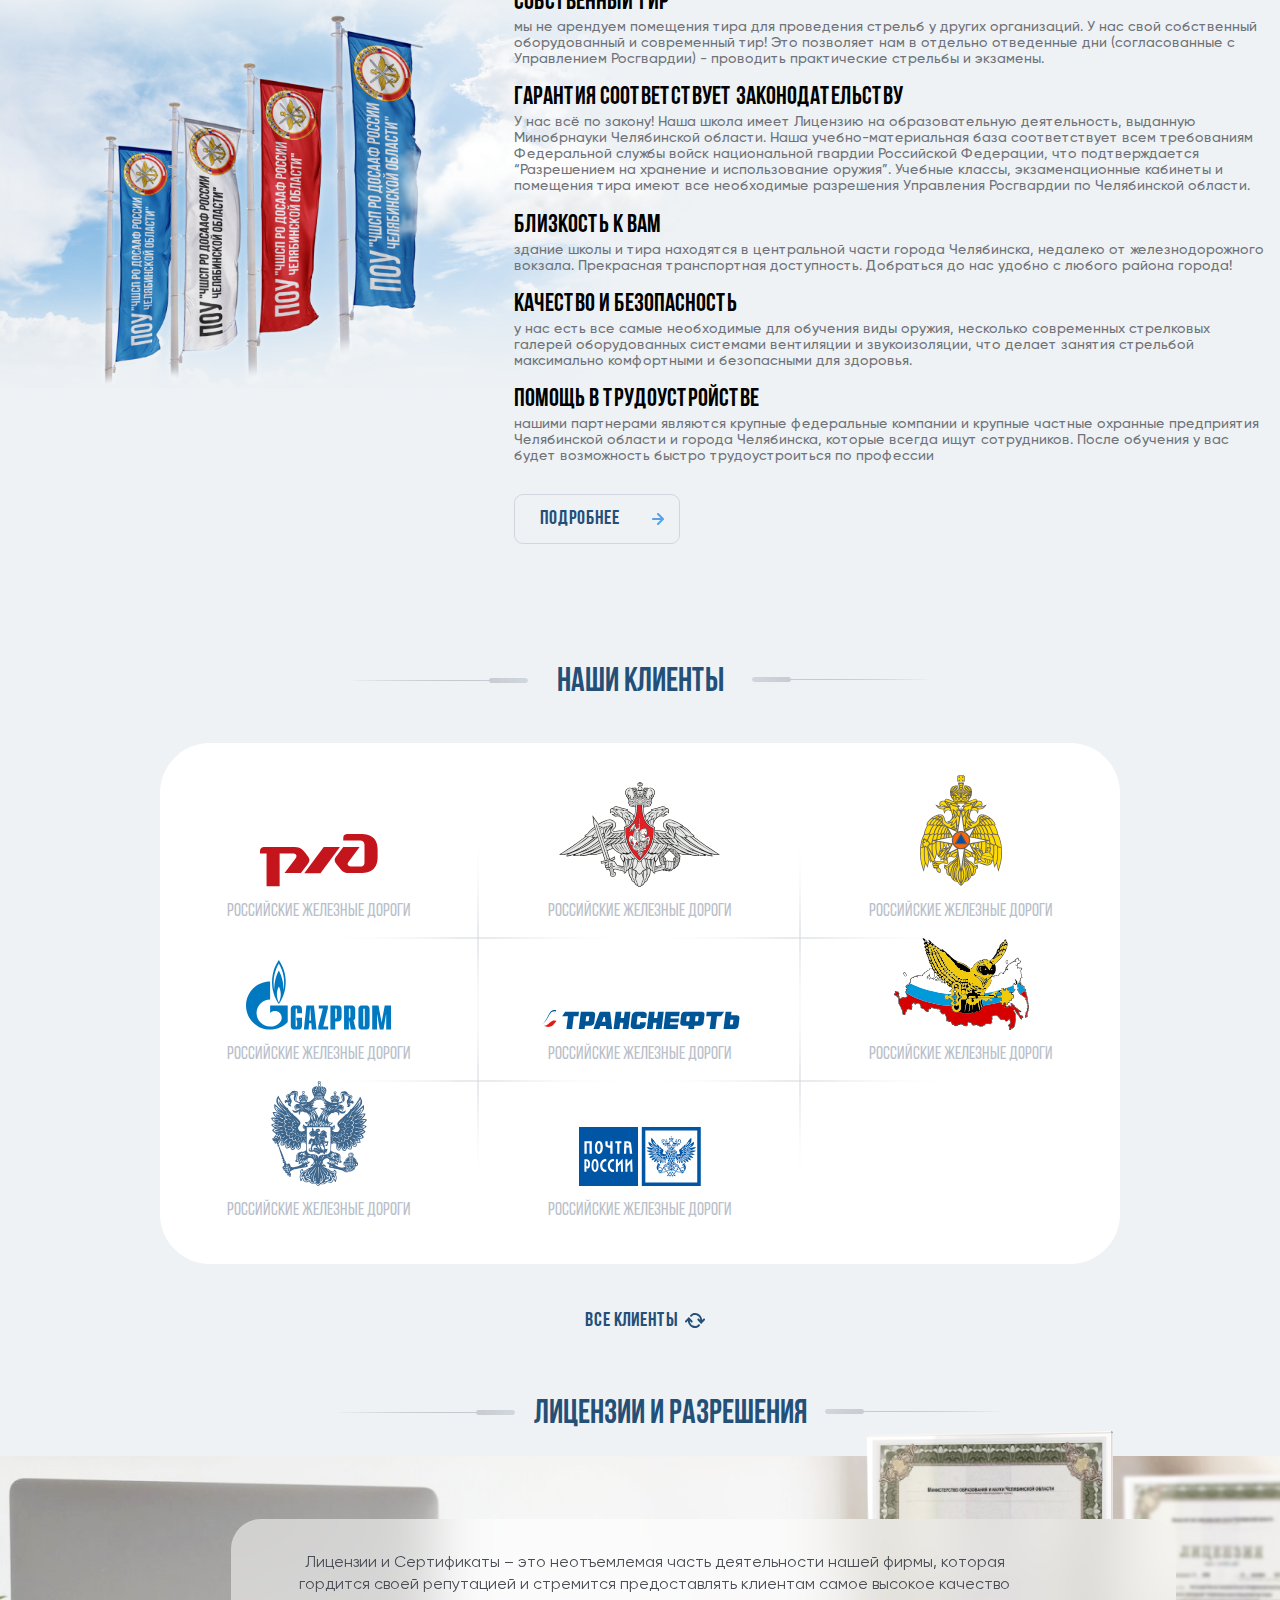
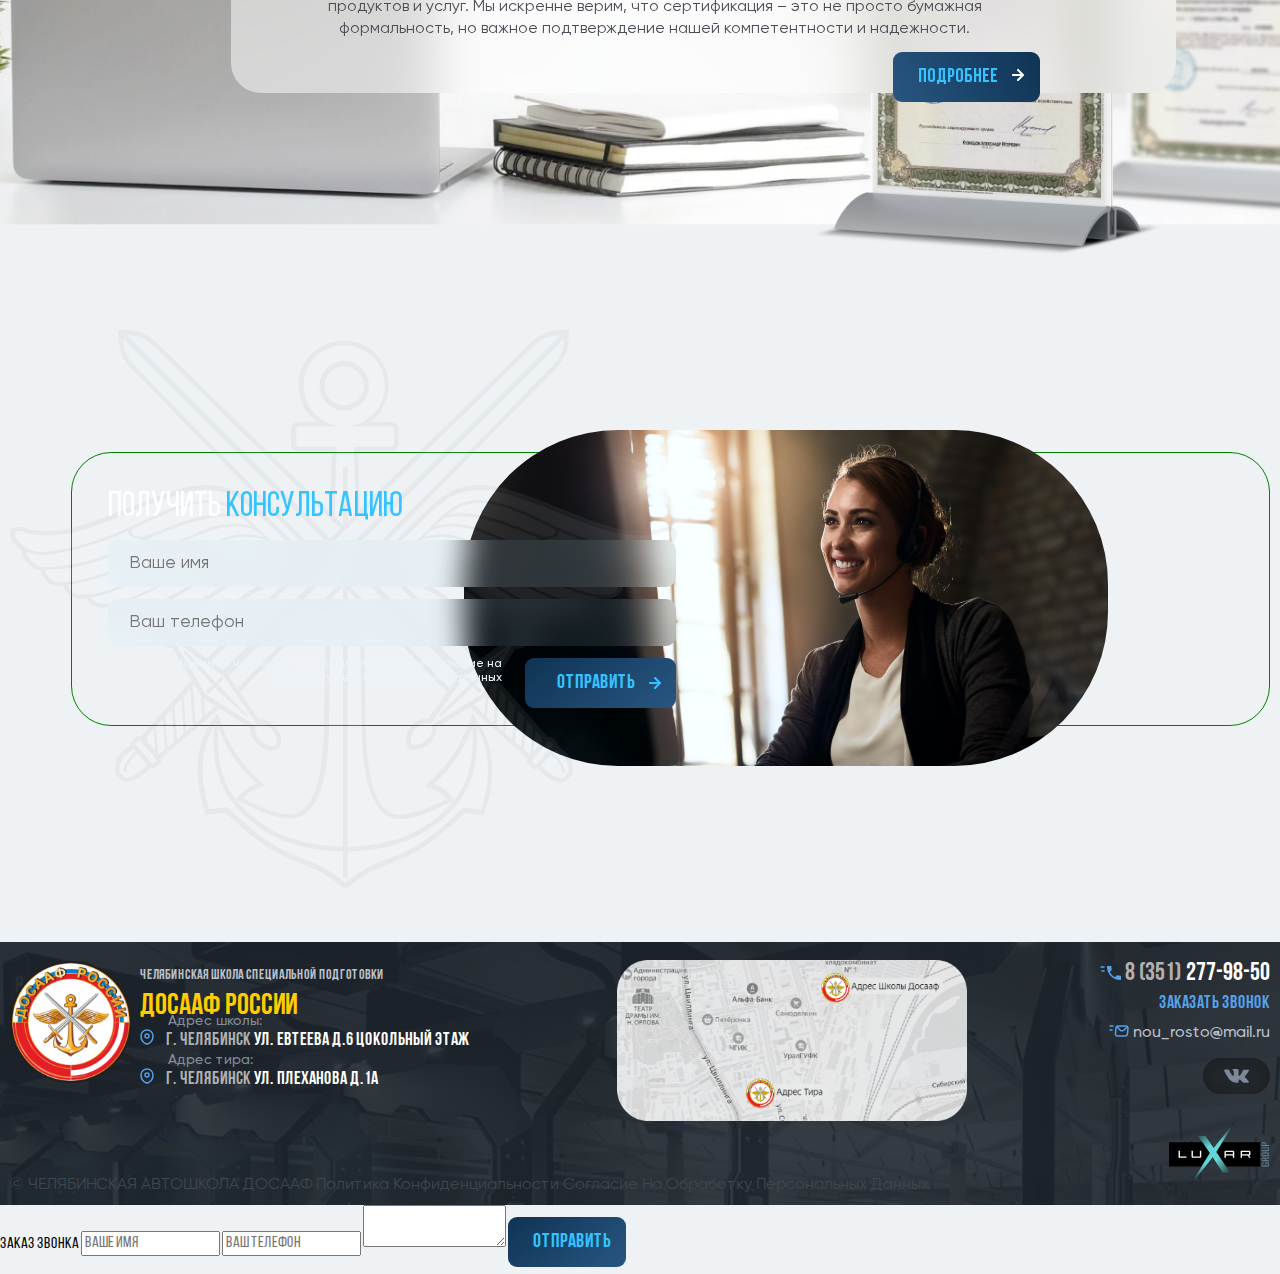
==== commit 47f97dd0: "15:30" ====
--- a/index.html
+++ b/index.html
@@ -458,7 +458,6 @@
                         </linearGradient>
                     </defs>
                 </svg>
-
             </div>
             <div class="container">
             <h2 class="title servises__title">Услуги</h2>
@@ -468,29 +467,29 @@
                   <div class="swiper-wrapper">
                     <!-- Slides -->
                     <div class="swiper-slide">
-                      <img src="./images/slider-servises/1.png" alt="" />
+                      <img src="./images/slider-servises/11.png" alt="" />
                     </div>
                     <div class="swiper-slide">
-                      <img src="./images/slider-servises/2.png" alt="" />
+                      <img src="./images/slider-servises/22.png" alt="" />
                     </div>
                     <div class="swiper-slide">
-                      <img src="./images/slider-servises/3.png" alt="" />
+                      <img src="./images/slider-servises/33.png" alt="" />
                     </div>
                     <div class="swiper-slide">
-                      <img src="./images/slider-servises/4.png" alt="" />
+                      <img src="./images/slider-servises/44.png" alt="" />
                     </div>
                       <!-- Slides -->
                       <div class="swiper-slide">
-                          <img src="./images/slider-servises/1.png" alt="" />
+                          <img src="./images/slider-servises/11.png" alt="" />
                       </div>
                       <div class="swiper-slide">
-                          <img src="./images/slider-servises/2.png" alt="" />
+                          <img src="./images/slider-servises/22.png" alt="" />
                       </div>
                       <div class="swiper-slide">
-                          <img src="./images/slider-servises/3.png" alt="" />
+                          <img src="./images/slider-servises/33.png" alt="" />
                       </div>
                       <div class="swiper-slide">
-                          <img src="./images/slider-servises/4.png" alt="" />
+                          <img src="./images/slider-servises/44.png" alt="" />
                       </div>
                   </div>
                 </div>
@@ -630,10 +629,10 @@
           <!-- </div> -->
       </section>
 
-    <section class="customers">
+    <section class="customers ">
 <div class="customers__container">
     <div class="container">
-        <h2 class="customers__title title">Наши клиенты</h2>
+        <h2 class="customers__title title">Наши&#160;клиенты</h2>
         <div class="customers__wrapper">
             <ul>
                 <li>
@@ -757,6 +756,35 @@
         </div>
       </div>
     </section>
+
+      <section class="sidebar">
+          <div class="sidebar__wrapper">
+              <ul class="sidebar__list">
+                  <li class="sidebar__item"><a class="btn" href="#"><svg width="38" height="26" viewBox="0 0 38 26" fill="none" xmlns="http://www.w3.org/2000/svg">
+                      <path d="M38 17.9993L30.3871 17.1182L26.7468 20.7585C22.6459 18.6728 19.3127 15.3396 17.2271 11.2388L20.8818 7.58399L20.0007 0H12.0411C11.2032
+                      14.7057 23.2943 26.7968 38 25.9589V17.9993Z" fill="currentColor"/>
+                      <path d="M7 2H1M7 10H3" stroke="currentColor" stroke-width="1.5" stroke-linecap="round" stroke-linejoin="round"/>
+                  </svg>
+                  </a></li>
+                  <li class="sidebar__item"><a class="btn" href="#"><svg width="36" height="24" viewBox="0 0 36 24" fill="none" xmlns="http://www.w3.org/2000/svg">
+                      <path d="M35.9209 11.6262C35.869 11.5062 34.5999 8.66769 31.7656 5.80923C29.1357 3.16 24.6174 0 18 0C11.3826 0 6.86427 3.16 4.23441 5.80923C1.40013
+                      8.66769 0.130965 11.5015 0.0791004 11.6262C0.0269491 11.7443 0 11.8722 0 12.0015C0 12.1309 0.0269491 12.2588 0.0791004 12.3769C0.130965 12.4954 1.40013
+                      15.3338 4.23441 18.1923C6.86427 20.8415 11.3826 24 18 24C24.6174 24 29.1357 20.8415 31.7656 18.1923C34.5999 15.3338 35.869 12.5 35.9209 12.3769C35.973
+                      12.2588 36 12.1309 36 12.0015C36 11.8722 35.973 11.7443 35.9209 11.6262ZM18 22.1538C13.2132 22.1538 9.03345 20.3969 5.57527 16.9338C4.12561 15.4808
+                      2.89888 13.8179 1.93556 12C2.8986 10.1823 4.12537 8.51991 5.57527 7.06769C9.03345 3.60308 13.2132 1.84615 18 1.84615C22.7868 1.84615 26.9666 3.60308
+                      30.4247 7.06769C31.8746 8.51991 33.1014 10.1823 34.0644 12C33.0927 13.8785 28.2205 22.1538 18 22.1538ZM18 4.92308C16.6122 4.92308 15.2555 5.33813 14.1015
+                       6.11575C12.9476 6.89338 12.0482 7.99864 11.5171 9.29178C10.986 10.5849 10.847 12.0079 11.1178 13.3806C11.3885 14.7534 12.0569 16.0144 13.0382
+                       17.0041C14.0196 17.9939 15.2699 18.6679 16.631 18.9409C17.9922 19.214 19.4031 19.0739 20.6853 18.5382C21.9675 18.0026 23.0634 17.0955 23.8345
+                       15.9317C24.6055 14.7679 25.017 13.3997 25.017 12C25.0146 10.1238 24.2745 8.32521 22.9591 6.99856C21.6437 5.67191 19.8603 4.92552 18 4.92308ZM18
+                       17.2308C16.9742 17.2308 15.9714 16.924 15.1185 16.3492C14.2656 15.7745 13.6008 14.9575 13.2083 14.0017C12.8157 13.0459 12.713 11.9942 12.9132
+                       10.9795C13.1133 9.96486 13.6072 9.03282 14.3326 8.30129C15.0579 7.56975 15.9821 7.07157 16.9882 6.86974C17.9942 6.66791 19.0371 6.7715 19.9848
+                       7.1674C20.9325 7.5633 21.7425 8.23374 22.3124 9.09394C22.8823 9.95414 23.1865 10.9655 23.1865 12C23.1865 13.3873 22.6401 14.7178 21.6674 15.6987C20.6948
+                        16.6797 19.3755 17.2308 18 17.2308Z" fill="currentColor"/>
+                  </svg>
+                  </a></li>
+              </ul>
+          </div>
+      </section>
   </main>
 
   <footer class="footer">
@@ -895,12 +923,13 @@
           <img src="./images/map-card.png" alt="" srcset="" />
         </div>
         <div class="footer__copyright">
-          <span>&copy; Челябинская автошкола ДОСААФ</span>
-          <span>Политика конфиденциальности</span>
-          <span>Согласие на обработку персональных данных</span>
+          <p class="copy-text">&copy; Челябинская автошкола ДОСААФ
+          <a class="copy" href="#" >Политика конфиденциальности</a>
+              <a class="copy" href="#">Согласие на обработку персональных данных</a>
+          </p>
         </div>
         <div class="footer__logo-dev">
-          <a href="https://luxar.group"><img src="./images/logoLuxar.svg"
+          <a  href="https://luxar.group"><img src="./images/logoLuxar.svg"
               alt="Логотип сайта разработчика LuxarGroup" /></a>
         </div>
       </div>
@@ -930,6 +959,15 @@
             </svg>
         </button>
     </div>
+<div class="modal">
+    <form action="" class="modal__form">
+        <label for="userName" class="modal__title" >Заказ звонка</label>
+        <input id="#userName"  type="text" placeholder="Ваше имя" required>
+        <input type="tel" placeholder="Ваш Телефон" required>
+        <textarea type="text-area" required> </textarea>
+        <button class="modal__btn btn">отправить</button>
+    </form>
+</div>
 </body>
 
 </html>--- a/css/style.css
+++ b/css/style.css
@@ -163,9 +163,9 @@
     height: 6px;
   }
 }
-@media tablet-mini {
+@media screen and (max-width: 767px) {
   .title::before {
-    width: 80px;
+    width: 68px;
     height: 6px;
   }
 }
@@ -185,9 +185,9 @@
     height: 6px;
   }
 }
-@media tablet-mini {
+@media screen and (max-width: 767px) {
   .title::after {
-    width: 80px;
+    width: 68px;
     height: 6px;
   }
 }
@@ -251,7 +251,7 @@
 }
 @media screen and (max-width: 1024px) {
   .header__container {
-    grid-template-columns: 130px 1fr;
+    grid-template-columns: 64px 1fr;
     border-radius: 0;
   }
 }
@@ -350,17 +350,18 @@
 @media screen and (max-width: 1024px) {
   .header .burger {
     display: flex;
+    left: 90px;
   }
 }
 @media screen and (max-width: 767px) {
   .header .burger {
-    left: 136px;
+    left: 69px;
     bottom: 16px;
   }
 }
 @media screen and (max-width: 500px) {
   .header .burger {
-    left: 78px;
+    left: 69px;
     bottom: 20px;
   }
 }
@@ -395,7 +396,7 @@
   display: inline-block;
   margin-right: 10px;
 }
-@media screen and (max-width: 500px) {
+@media screen and (max-width: 1024px) {
   .header__logo img {
     width: 54px;
     height: 54px;
@@ -419,6 +420,11 @@
     font-size: 16px;
   }
 }
+@media screen and (max-width: 1440px) and (max-width: 1024px) {
+  .header__logo_title {
+    left: 64px;
+  }
+}
 @media screen and (max-width: 1440px) and (max-width: 500px) {
   .header__logo_title {
     font-size: 14px;
@@ -766,7 +772,7 @@
 
 .burger__menu {
   position: fixed;
-  top: 0;
+  top: 95px;
   width: 0;
   height: 100vh;
   padding: 22px 0;
@@ -1238,6 +1244,16 @@
 .servises .servises__container .servises__wrapper .swiper-servises .swiper-wrapper .swiper-slide img:hover {
   transform: translateY(-20px);
   transition: 0.9s linear;
+}
+.servises .servises__container .servises__wrapper .swiper-servises .swiper-wrapper .swiper-slide::after {
+  position: absolute;
+  z-index: 200000000;
+  content: "";
+  bottom: 10px;
+  left: -11px;
+  right: -8px;
+  height: 50px;
+  background-image: url("../images/consultation/ten.png");
 }
 .servises .servises__container .servises__noslider {
   width: 100%;
@@ -1698,12 +1714,27 @@
 .consultation {
   padding: 52px 0 94px;
 }
+@media screen and (max-width: 1024px) {
+  .consultation {
+    padding: 38px 0 46px;
+  }
+}
 .consultation .consultation__container {
   padding: 122px 0 122px 61px;
   display: flex;
   width: 100%;
   position: relative;
   z-index: 800;
+}
+@media screen and (max-width: 1024px) {
+  .consultation .consultation__container {
+    padding: 122px 0 122px 0;
+  }
+}
+@media screen and (max-width: 999px) {
+  .consultation .consultation__container {
+    padding: 38px 0 46px 0;
+  }
 }
 .consultation .consultation__container .consultation__bg {
   position: absolute;
@@ -1714,6 +1745,27 @@
   height: 558px;
   z-index: 900;
 }
+@media screen and (max-width: 1024px) {
+  .consultation .consultation__container .consultation__bg {
+    max-width: 668px;
+    width: 100%;
+    height: 100%;
+    top: -30px;
+  }
+}
+@media screen and (max-width: 999px) {
+  .consultation .consultation__container .consultation__bg {
+    left: 50%;
+    transform: translateX(-50%);
+  }
+}
+@media screen and (max-width: 500px) {
+  .consultation .consultation__container .consultation__bg {
+    top: 0;
+    height: 280px;
+    z-index: 0;
+  }
+}
 .consultation .consultation__container .consultation__form {
   padding: 35px 50px 17px 36px;
   background: url("../images/consultation/osnBg.png") no-repeat left/cover;
@@ -1724,17 +1776,32 @@
   border-radius: 40px;
   border: 1px solid green;
 }
+@media screen and (max-width: 1024px) {
+  .consultation .consultation__container .consultation__form {
+    padding: 28px 15px 19px 15px;
+    justify-content: center;
+    width: 100%;
+    height: 100%;
+    background: url("../images/consultation/mobileBg.png") no-repeat center/cover;
+  }
+}
 .consultation .consultation__container .consultation__form form {
   position: relative;
   z-index: 1000;
   display: flex;
   flex-direction: column;
   width: 100%;
+}
+@media screen and (max-width: 1024px) {
+  .consultation .consultation__container .consultation__form form {
+    justify-content: center;
+    align-items: center;
+  }
 }
 .consultation .consultation__container .consultation__form form label {
   display: block;
   font-weight: 400;
-  font-size: 50px;
+  font-size: clamp(35px, 2.6vw, 50px);
   text-transform: uppercase;
   color: #fff;
   margin-bottom: 12px;
@@ -1742,7 +1809,7 @@
 .consultation .consultation__container .consultation__form form label span {
   font-family: "Bebas Neue", sans-serif;
   font-weight: 400;
-  font-size: 50px;
+  font-size: clamp(35px, 2.6vw, 50px);
   text-transform: uppercase;
   color: #34c3ff;
 }
@@ -1752,6 +1819,7 @@
   outline: none;
   border: none;
   border-radius: 10px;
+  backdrop-filter: blur(15px);
   background: rgba(187, 231, 255, 0.1);
   max-width: 714px;
   margin: 0;
@@ -1768,6 +1836,18 @@
     width: 568px;
   }
 }
+@media screen and (max-width: 1024px) {
+  .consultation .consultation__container .consultation__form form input {
+    max-width: 568px;
+    width: 100%;
+    padding: 9px 21px;
+  }
+}
+@media screen and (max-width: 1024px) {
+  .consultation .consultation__container .consultation__form form input:nth-of-type(2) {
+    margin-bottom: 200px;
+  }
+}
 .consultation .consultation__container .consultation__form form input::before {
   content: "";
   top: 0;
@@ -1776,7 +1856,25 @@
   bottom: 0;
   backdrop-filter: blur(15px);
 }
-.consultation .consultation__container .consultation__form form .span-warning {
+.consultation .consultation__container .consultation__form form .wrapper__link {
+  max-width: 715px;
+  display: flex;
+  justify-content: flex-end;
+}
+@media screen and (max-width: 1280px) {
+  .consultation .consultation__container .consultation__form form .wrapper__link {
+    max-width: 568px;
+  }
+}
+@media screen and (max-width: 1024px) {
+  .consultation .consultation__container .consultation__form form .wrapper__link {
+    display: flex;
+    flex-direction: column;
+    align-items: center;
+    row-gap: 10px;
+  }
+}
+.consultation .consultation__container .consultation__form form .wrapper__link .span-warning {
   display: inline-block;
   max-width: 330px;
   font-family: "Gilroy", sans-serif;
@@ -1784,19 +1882,31 @@
   font-size: 12px;
   text-align: right;
   color: #eef2f9;
-  margin-left: 155px;
   margin-right: 23px;
 }
-.consultation .consultation__container .consultation__form form a {
+@media screen and (max-width: 1024px) {
+  .consultation .consultation__container .consultation__form form .wrapper__link .span-warning {
+    margin-left: 0;
+    margin-right: 0;
+    text-align: center;
+  }
+}
+.consultation .consultation__container .consultation__form form .wrapper__link a {
+  padding-left: 32px;
   display: inline-flex;
   align-items: center;
   max-width: 200px;
+  justify-content: center;
+}
+.consultation .consultation__container .consultation__form form .wrapper__link a svg {
+  margin-left: 14px;
 }
 .consultation .consultation__container .consultation__form .foto {
   position: absolute;
   z-index: 50;
-  background: url(../images/consultation/girlBg.png) no-repeat center/cover;
+  background: url("../images/consultation/girlBg.png") no-repeat center/cover;
   border-radius: 154px;
+  top: 100px;
   left: 40%;
   width: 644px;
   height: 336px;
@@ -1806,11 +1916,22 @@
     left: 36%;
   }
 }
+@media screen and (max-width: 1024px) {
+  .consultation .consultation__container .consultation__form .foto {
+    border-radius: 10px;
+    left: 50%;
+    transform: translateX(-50%);
+    top: 47%;
+    width: 320px;
+    height: 156px;
+    z-index: 11000;
+  }
+}
 .consultation .consultation__container .consultation__form .consultation__bg_right {
   position: relative;
   z-index: 45;
-  background: url(../images/consultation/bgRight.png) no-repeat left/cover;
-  width: 539px;
+  background: url("../images/consultation/bgRight.png") no-repeat left/cover;
+  max-width: 539px;
   height: 283px;
 }
 
@@ -1818,12 +1939,50 @@
   background: url("../images/bg-footer.png") no-repeat center/cover;
   padding: 0px 0 10px;
   position: relative;
+}
+@media screen and (max-width: 767px) {
+  .footer {
+    padding: 0 0 10px;
+  }
 }
 .footer__container {
   display: grid;
   grid-template-columns: 3fr 493px 205px;
   grid-template-rows: 57px 1fr;
   grid-template-areas: "nav map cont" "logo map cont" "f-copy f-copy dev";
+}
+@media screen and (max-width: 1440px) {
+  .footer__container {
+    grid-template-areas: "logo map cont" "logo map cont" "f-copy f-copy dev";
+  }
+}
+@media screen and (max-width: 1280px) {
+  .footer__container {
+    grid-template-columns: 2fr 350px 1fr;
+  }
+}
+@media screen and (max-width: 1024px) {
+  .footer__container {
+    grid-template-columns: 1fr 1fr;
+    grid-template-rows: 150px 1fr;
+    grid-template-areas: "logo cont" "map map" "f-copy dev";
+  }
+}
+@media screen and (max-width: 767px) {
+  .footer__container {
+    grid-template-columns: 1fr 120px;
+    grid-template-rows: 100px 175px 220px 50px 50px;
+    justify-items: center;
+    grid-template-areas: "cont cont" "logo logo" "map map" "soci soci" "f-copy dev";
+  }
+}
+@media screen and (max-width: 500px) {
+  .footer__container {
+    justify-items: flex-start;
+    grid-template-columns: minmax(190px, 460px) 120px;
+    grid-template-rows: 100px 175px 220px 50px;
+    grid-template-areas: "cont ." "logo ." "map map" "soci soci" "f-copy dev";
+  }
 }
 .footer__nav {
   grid-area: nav;
@@ -1840,7 +1999,7 @@
     margin-right: -20px;
   }
 }
-@media screen and (max-width: 1024px) {
+@media screen and (max-width: 1440px) {
   .footer__nav {
     display: none;
   }
@@ -1906,7 +2065,23 @@
   position: relative;
   grid-auto-columns: 130px 350px;
   grid-template-rows: 50px 80px;
-  grid-template-areas: "logo title-footer" "log title-footer";
+  grid-template-areas: "logo title-footer" "logo title-footer";
+}
+@media screen and (max-width: 767px) {
+  .footer__wrapper-company {
+    justify-content: center;
+    align-items: center;
+    width: 100%;
+    grid-template-columns: minmax(320px, 750px);
+    grid-template-rows: 80px 70px;
+    row-gap: 18px;
+    grid-template-areas: "title-footer" "logo";
+  }
+}
+@media screen and (max-width: 500px) {
+  .footer__wrapper-company {
+    justify-content: flex-start;
+  }
 }
 .footer__wrapper-company a {
   font-weight: 700;
@@ -1915,15 +2090,54 @@
   color: #bcc1ca;
   grid-area: logo;
 }
+@media screen and (max-width: 767px) {
+  .footer__wrapper-company a {
+    line-height: 50%;
+    display: inline-flex;
+    column-gap: 10px;
+    justify-content: center;
+  }
+}
+@media screen and (max-width: 500px) {
+  .footer__wrapper-company a {
+    justify-content: flex-start;
+  }
+}
+@media screen and (max-width: 767px) {
+  .footer__wrapper-company a img {
+    display: inline-block;
+    width: 67px;
+    height: 67px;
+  }
+}
 .footer__wrapper-company a .footer__logo_title {
   position: absolute;
   top: 20px;
   left: 130px;
   max-width: 322px;
 }
+@media screen and (max-width: 767px) {
+  .footer__wrapper-company a .footer__logo_title {
+    position: relative;
+    top: 0;
+    transform: none;
+    left: 0;
+    max-width: 400px;
+  }
+}
+.footer__wrapper-company a .footer__logo_title span {
+  display: inline-flex;
+  font-size: clamp(14px, 1.04vw, 20px);
+  line-height: 133%;
+}
 .footer__wrapper-company a .footer__logo_title .logo-active {
   font-size: 30px;
   color: #fc0;
+}
+@media screen and (max-width: 767px) {
+  .footer__wrapper-company a .footer__logo_title .logo-active {
+    font-size: 25px;
+  }
 }
 .footer__wrapper-company .footer__address {
   display: flex;
@@ -1931,6 +2145,19 @@
   justify-content: flex-end;
   max-width: 400px;
   grid-area: title-footer;
+}
+@media screen and (max-width: 767px) {
+  .footer__wrapper-company .footer__address {
+    max-width: 700px;
+    width: 100%;
+    justify-content: center;
+    align-items: center;
+  }
+}
+@media screen and (max-width: 500px) {
+  .footer__wrapper-company .footer__address {
+    align-items: flex-start;
+  }
 }
 .footer__wrapper-company .footer__address span {
   display: block;
@@ -1952,6 +2179,11 @@
   font-style: normal;
   color: #fff;
 }
+@media screen and (max-width: 1280px) {
+  .footer__wrapper-company .footer__address p {
+    font-size: 18px;
+  }
+}
 .footer__wrapper-company .footer__address p .grey {
   font-family: "Bebas Neue", sans-serif;
   display: inline-block;
@@ -1960,8 +2192,13 @@
   color: #b1b1b1;
   padding-left: 0;
 }
+@media screen and (max-width: 1280px) {
+  .footer__wrapper-company .footer__address p .grey {
+    font-size: 18px;
+  }
+}
 .footer__wrapper-contact {
-  position: relative;
+  z-index: 40;
   grid-area: cont;
   display: flex;
   justify-content: flex-end;
@@ -1975,6 +2212,17 @@
   display: flex;
   flex-direction: column;
   align-items: flex-end;
+}
+@media screen and (max-width: 1280px) {
+  .footer__wrapper-contact .footer__email .footer__email-list {
+    display: flex;
+  }
+}
+@media screen and (max-width: 767px) {
+  .footer__wrapper-contact .footer__email .footer__email-list {
+    display: flex;
+    justify-self: flex-start;
+  }
 }
 .footer__wrapper-contact .footer__email .footer__email-list li {
   padding: 0;
@@ -1982,6 +2230,11 @@
   font-weight: 700;
   font-size: 30px;
 }
+@media screen and (max-width: 1280px) {
+  .footer__wrapper-contact .footer__email .footer__email-list li {
+    font-size: 25px;
+  }
+}
 .footer__wrapper-contact .footer__email .footer__email-list li a {
   color: #fff;
 }
@@ -2004,7 +2257,13 @@
   font-size: 18px;
   color: #56a2e9;
 }
+@media screen and (max-width: 767px) {
+  .footer__wrapper-contact .footer__email .footer__email-list li .blue {
+    display: none;
+  }
+}
 .footer__wrapper-contact .footer__email .footer__email-list .btn__social_footer {
+  grid-area: social;
   display: flex;
   align-items: center;
   justify-content: center;
@@ -2015,6 +2274,22 @@
   box-shadow: inset 0 4px 30px 0 rgba(0, 0, 0, 0.3);
   background: rgba(19, 19, 19, 0.3);
 }
+@media screen and (max-width: 767px) {
+  .footer__wrapper-contact .footer__email .footer__email-list .btn__social_footer {
+    position: absolute;
+    max-width: 408px;
+    width: 100%;
+    bottom: 14%;
+    left: 50%;
+    transform: translateX(-50%);
+  }
+}
+@media screen and (max-width: 500px) {
+  .footer__wrapper-contact .footer__email .footer__email-list .btn__social_footer {
+    max-width: 357px;
+    bottom: 15%;
+  }
+}
 .footer__wrapper-contact .footer__email .footer__email-list .btn__social_footer:hover {
   box-shadow: inset 0 4px 30px 0 rgba(0, 0, 0, 0.8);
   background: rgba(19, 19, 19, 0.8);
@@ -2029,24 +2304,67 @@
   position: relative;
   grid-area: map;
   padding-top: 18px;
-}
-.footer__copyright {
+  margin-bottom: 20px;
+}
+@media screen and (max-width: 1280px) {
+  .footer__map img {
+    width: 100%;
+    height: 100%;
+  }
+}
+.footer .footer__copyright {
+  font-family: "Gilroy", sans-serif, sans-serif;
   position: relative;
   padding-left: 30px;
   grid-area: f-copy;
   display: flex;
   align-items: flex-end;
 }
-.footer__copyright span {
+@media screen and (max-width: 1280px) {
+  .footer .footer__copyright {
+    padding-left: 0;
+  }
+}
+@media screen and (max-width: 500px) {
+  .footer .footer__copyright {
+    font-family: "Bebas Neue", sans-serif, sans-serif;
+    max-width: 300px;
+  }
+}
+.footer .footer__copyright .copy-text {
   font-weight: 400;
   font-size: 16px;
   color: #40464e;
+  text-transform: uppercase;
+}
+.footer .footer__copyright .copy-text .copy {
+  font-weight: 400;
+  font-size: 16px;
+  color: #40464e;
+  text-transform: capitalize;
 }
 .footer__logo-dev {
   display: grid;
   grid-area: dev;
   position: relative;
   justify-items: end;
+  margin-top: -52px;
+  z-index: 40;
+}
+@media screen and (max-width: 1280px) {
+  .footer__logo-dev {
+    margin-top: -22px;
+  }
+}
+@media screen and (max-width: 1024px) {
+  .footer__logo-dev {
+    margin-top: 0;
+  }
+}
+@media screen and (max-width: 500px) {
+  .footer__logo-dev {
+    margin-left: 14px;
+  }
 }
 
 .footer::before {
@@ -2463,7 +2781,7 @@
   position: fixed;
   top: 65%;
   right: 0;
-  z-index: 100;
+  z-index: 10000;
   display: none;
 }
 @media screen and (max-width: 1024px) {
@@ -2493,6 +2811,52 @@
   .button-go-up__show {
     display: none;
   }
+}
+
+.sidebar {
+  position: fixed;
+  z-index: 999999999;
+  top: 161px;
+  right: 0;
+}
+@media screen and (max-width: 1280px) {
+  .sidebar {
+    display: none;
+  }
+}
+.sidebar .sidebar__wrapper {
+  border-radius: 15px 0 0 15px;
+  box-shadow: 0 4px 60px 0 rgba(0, 0, 0, 0.15);
+  background: rgba(25, 33, 50, 0.8);
+}
+.sidebar .sidebar__wrapper .sidebar__list {
+  list-style-type: none;
+  display: flex;
+  flex-direction: column;
+  row-gap: 16px;
+}
+.sidebar .sidebar__wrapper .sidebar__list .sidebar__item a {
+  padding: 0;
+  margin: 0;
+  padding-left: 14px;
+  padding-right: 14px;
+  display: inline-flex;
+  align-items: center;
+  background: transparent;
+  line-height: 60px;
+  height: 60px;
+  transition: 0.3s ease-in;
+}
+.sidebar .sidebar__wrapper .sidebar__list .sidebar__item a svg {
+  color: #56a2e9;
+  transition: 0.3s ease-in;
+}
+.sidebar .sidebar__wrapper .sidebar__list .sidebar__item a:hover {
+  transition: 0.3s ease-in;
+}
+.sidebar .sidebar__wrapper .sidebar__list .sidebar__item a:hover svg {
+  color: #34c3ff;
+  transition: 0.3s ease-in;
 }
 
 /*
@@ -2535,4 +2899,6 @@
 @import "components/opd";
 @import "components/spoiler";
 @import "components/order-cart";
-@import "components/basket-top";*//*# sourceMappingURL=style.css.map */+@import "components/basket-top";*/
+
+/*# sourceMappingURL=style.css.map */
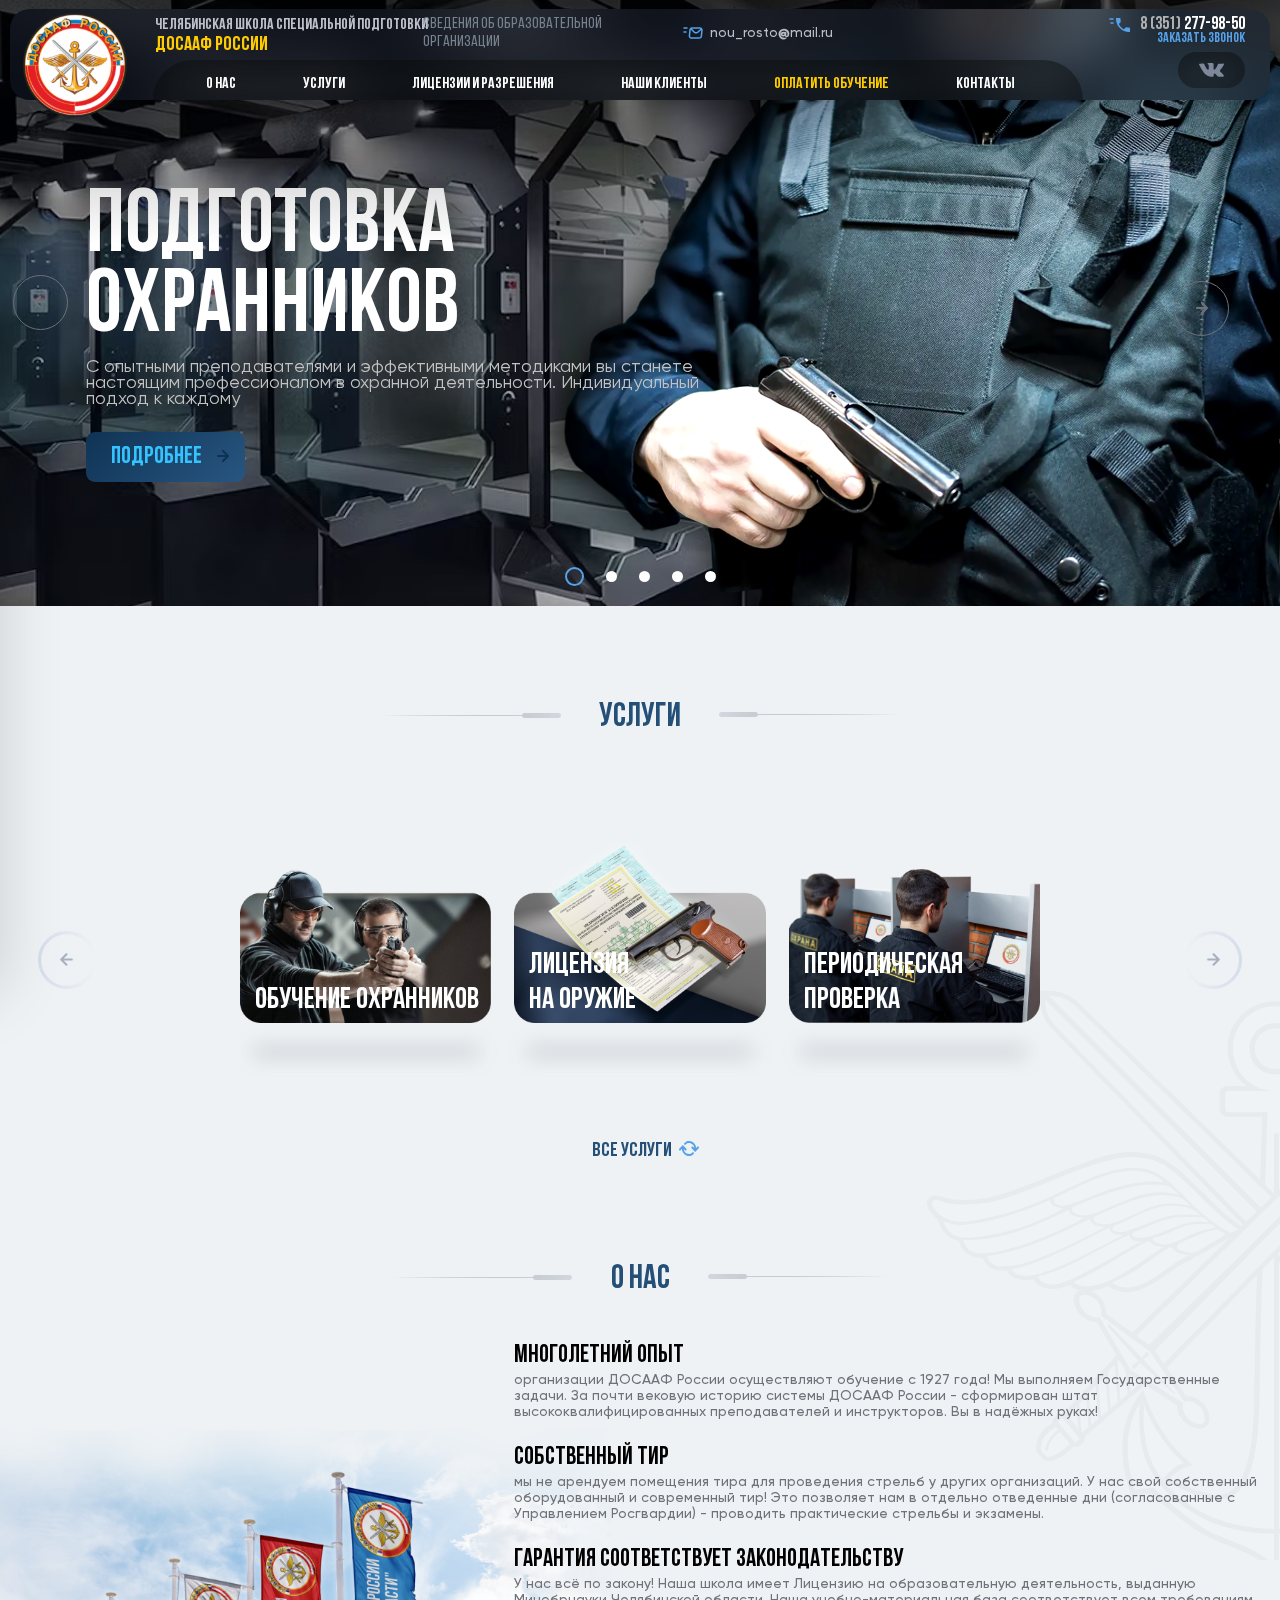
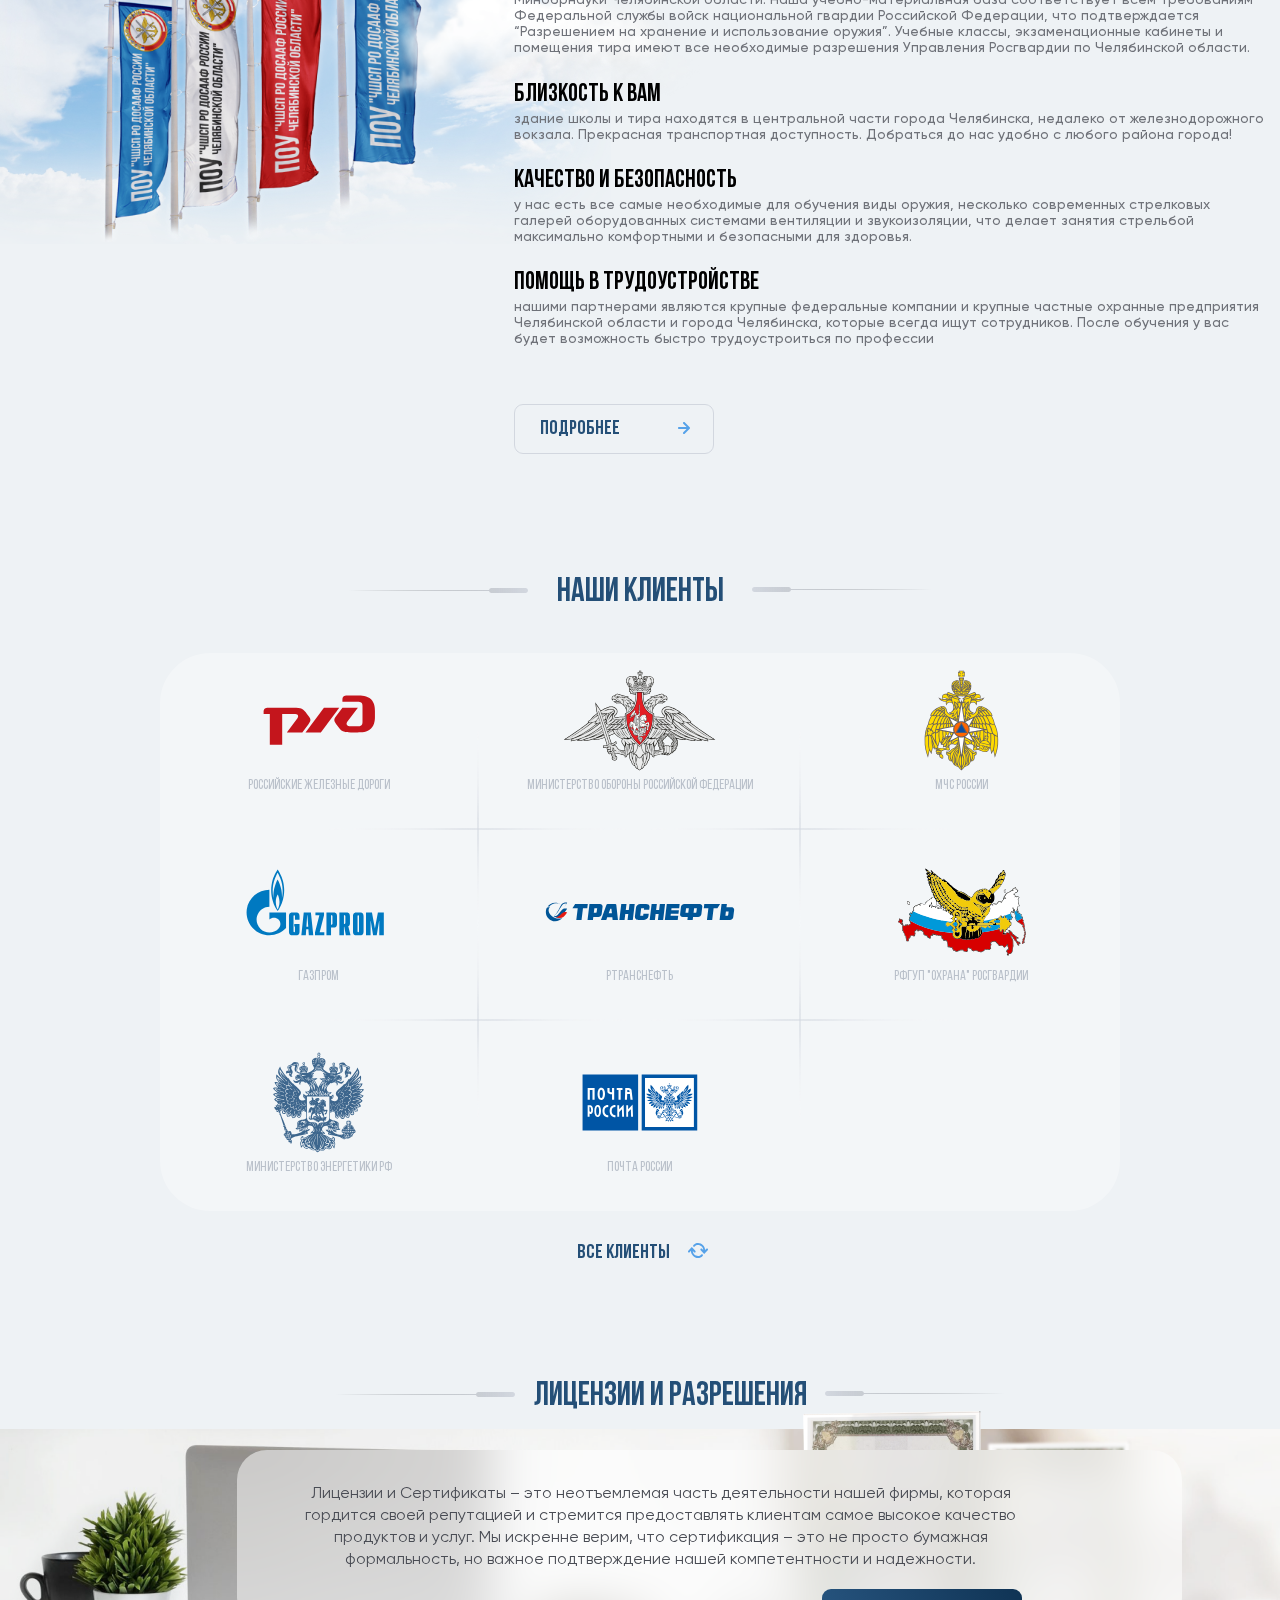
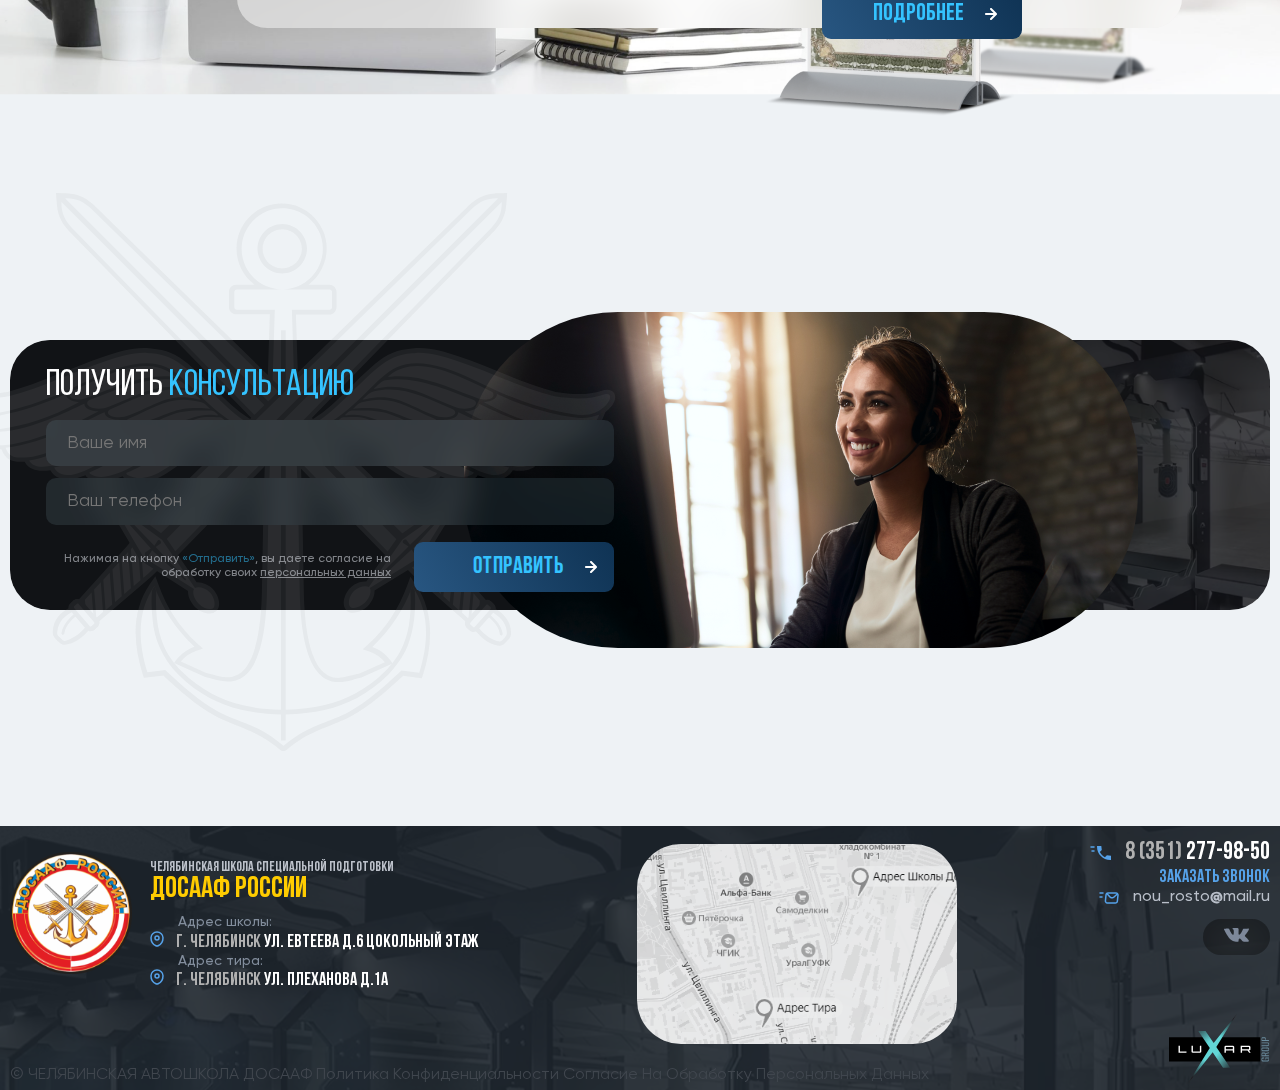
==== commit 5a49ba44: "26 may" ====
--- a/index.html
+++ b/index.html
@@ -9,21 +9,12 @@
   <title>ЧЕЛЯБИНСКАЯ ШКОЛА СПЕЦИАЛЬНОЙ ПОДГОТОВКИ ДОСААФ РОССИИ</title>
   <link rel="stylesheet" href="css/normalize.css" />
   <link rel="stylesheet" href="css/swiper-bundle.css" />
+  <link rel="stylesheet" href="script/fancybox/fancybox.css">
   <link rel="stylesheet" href="css/style.css" />
-
-  <script src="script/burger.js" defer></script>
-  <script src="script/swiper-bundle.js" defer></script>
-  <script src="script/hero-slider.js" defer></script>
-  <script src="script/services-slider.js" defer></script>
-  <script src="script/open-submenu.js" defer></script>
-  <script src="script/button-go-up.js" defer></script>
-
-  <!--    <link rel="stylesheet" href="https://cdn.jsdelivr.net/npm/swiper@11/swiper-bundle.min.css"/>-->
-  <!--    <script src="https://cdn.jsdelivr.net/npm/swiper@11/swiper-bundle.min.js"></script>-->
 </head>
 
 <body>
-  <header class="header">
+  <header class="header header__all-page">
     <div class="container all-width">
       <div class="header__container">
         <div class="header__logo">
@@ -53,12 +44,12 @@
                             2.10936 18.6603 1.86519 18.4729 1.65801C18.2854 1.45083 18.0565 1.28524 17.8011 1.17191C17.5457
                             1.05857 17.2694 1.00001 16.99 1H9.01C8.51403 1.00002 8.03576 1.18432 7.66803 1.51712C7.3003
                             1.84993 7.06935 2.30749 7.02
-                            2.801Z" stroke="#56A2E9" stroke-width="1.5" stroke-linecap="round"
+                            2.801Z" stroke="currentColor" stroke-width="1.5" stroke-linecap="round"
                     stroke-linejoin="round" />
                   <path d="M7.80005 1.5L10.782 4.78C11.047 5.07155 11.3669 5.30804 11.7233 5.47598C12.0797 5.64392
                             12.4657 5.74001 12.8592 5.75877C13.2528 5.77753 13.6461 5.71858 14.0169 5.5853C14.3876 5.45203
                             14.7285 5.24702 15.02
-                            4.982L18.3 2" stroke="#56A2E9" stroke-width="1.5" stroke-linecap="round"
+                            4.982L18.3 2" stroke="currentColor" stroke-width="1.5" stroke-linecap="round"
                     stroke-linejoin="round" />
                 </svg>
                 <span>nou_rosto<i>@</i>mail.ru</span></a>
@@ -73,15 +64,16 @@
                   xmlns="http://www.w3.org/2000/svg">
                   <path d="M21 9.69195L16.9008 9.21747L14.9406 11.1776C12.7324 10.0546 10.9376 8.25979
                             9.81458 6.05164L11.7825 4.08369L11.308 0H7.02212C6.57097 7.91847 13.0815 14.429 21
-                            13.9779V9.69195Z" fill="#56A2E9" />
-                  <path d="M4 1H1M4 5H2" stroke="#56A2E9" stroke-width="1.5" stroke-linecap="round"
+                            13.9779V9.69195Z" fill="currentColor" />
+                  <path d="M4 1H1M4 5H2" stroke="currentColor" stroke-width="1.5" stroke-linecap="round"
                     stroke-linejoin="round" />
                 </svg>
-                <span>8 (351)</span> 277-98-50
+                <span>8 (351)&nbsp;</span>277-98-50
               </a>
             </li>
             <li class="contacts__item contacts__item_zacaz-call">
-              <a class="contacts__link contacts__link-call" href="#">заказать звонок</a>
+              <a class="contacts__link contacts__link-call" href="#" data-fancybox=""
+                data-src="#dialog-content">заказать звонок</a>
             </li>
             <li class="contacts__item contacts__item_social">
               <a class="contacts__link contacts__link_social" href="https://vk.com"><svg class="icon icon-social"
@@ -119,12 +111,12 @@
               </li>
               <li class="menu__item">
                 <a class="menu__link link-hov submenu" href="#">Услуги</a>
-                <ul class="submenu__list visually-hidden">
-                  <li class="submenu__item"><a href="#" class="submenu__link">Обучение охранников</a></li>
-                  <li class="submenu__item"><a href="#" class="submenu__link">Аренда тира</a></li>
-                  <li class="submenu__item"><a href="#" class="submenu__link active">Лицензия на оружие</a></li>
-                  <li class="submenu__item"><a href="#" class="submenu__link">Периодическая проверка</a></li>
-                </ul>
+                   <ul class="submenu__list visually-hidden">
+                       <li class="submenu__item"><a href="services.html" class="submenu__link">Обучение охранников</a></li>
+                       <li class="submenu__item"><a href="#" class="submenu__link">Аренда тира</a></li>
+                       <li class="submenu__item"><a href="#" class="submenu__link">Лицензия на оружие</a></li>
+                       <li class="submenu__item"><a href="#" class="submenu__link">Периодическая проверка</a></li>
+                   </ul>
               </li>
               <li class="menu__item ">
                 <a class="menu__link link-hov" href="#">Лицензии и разрешения</a>
@@ -158,7 +150,7 @@
           <ul class="nav__list">
             <li class="nav__item"><a class="nav__link" href="#">О нас</a></li>
             <li class="nav__item">
-              <a class="nav__link" href="#">Услуги</a>
+              <a class="nav__link" href="services.html">Услуги</a>
             </li>
             <li class="nav__item">
               <a class="nav__link" href="#">Лицензии и разрешения</a>
@@ -167,7 +159,7 @@
               <a class="nav__link" href="#">Наши клиенты</a>
             </li>
             <li class="nav__item">
-              <a class="nav__link accent" href="#">Оплатить обучение</a>
+              <a class="nav__link " href="#">Оплатить обучение</a>
             </li>
             <li class="nav__item">
               <a class="nav__link" href="#">Контакты</a>
@@ -186,10 +178,10 @@
                   <path
                     d="M21 9.69195L16.9008 9.21747L14.9406 11.1776C12.7324 10.0546 10.9376 8.25979 9.81458 6.05164L11.7825 4.08369L11.308 0H7.02212C6.57097 7.91847 13.0815 14.429 21 13.9779V9.69195Z"
                     fill="#56A2E9" />
-                  <path d="M4 1H1M4 5H2" stroke="#56A2E9" stroke-width="1.5" stroke-linecap="round"
+                  <path d="M4 1H1M4 5H2" stroke="currentColor" stroke-width="1.5" stroke-linecap="round"
                     stroke-linejoin="round" />
                 </svg>
-                <span>8 (351)</span> 277-98-50</a>
+                <span>8 (351)&nbsp;</span> 277-98-50</a>
             </li>
             <li class="contact__item">
               <a href="mailto:nou_rosto@mail.ru" class="contact__line email"><svg class="icon icon-email" width="20"
@@ -283,11 +275,10 @@
   </div>
 
   <main>
+    <h1 class="visually-hidden">"Челябинская школа специальной подготовки ДОСААФ РОССИИ"</h1>
     <section class="hero-slider">
       <div class="swiper swiper-hero">
-
         <div class="swiper-wrapper">
-
           <div class="swiper-slide" style="
                 background: url(images/bg-hero.png) no-repeat center/cover;
                 height: 606px;
@@ -336,7 +327,7 @@
             <div class="hero-slider__container">
               <div class="container">
                 <div class="hero-slider__card">
-                  <h2>Лицензия на оружие</h2>
+                  <h2>Лицензия&nbsp;на оружие</h2>
                   <p>
                     С опытными преподавателями и эффективными методиками вы
                     станете настоящим профессионалом в охранной деятельности.
@@ -389,7 +380,7 @@
         </div>
         <div class="swiper-button-prev btn__slider_prev">
           <svg width="55" height="55" viewBox="0 0 55 55" fill="none" xmlns="http://www.w3.org/2000/svg">
-            <circle cx="27.5" cy="27.5" r="27" transform="matrix(-1 0 0 1 55 0)" stroke="#3C4350" />
+            <circle cx="27.5" cy="27.5" r="27" transform="matrix(-1 0 0 1 55 0)" stroke="currentColor" />
             <path
               d="M26.29 32.71L21.29 27.71C21.199 27.6149 21.1276 27.5028 21.08 27.38C20.98 27.1365
                           20.98 26.8635 21.08 26.62C21.1276 26.4973 21.199 26.3851 21.29 26.29L26.29 21.29C26.3833
@@ -401,7 +392,7 @@
                           31.868 28.0058 32C28.0058 32.132 27.9797 32.2627 27.9289 32.3846C27.8781 32.5064 27.8037 32.617
                           27.71 32.71C27.6171 32.8037 27.5065 32.8781 27.3846 32.9289C27.2627 32.9797 27.132 33.0058 27
                           33.0058C26.868 33.0058 26.7373 32.9797 26.6154 32.9289C26.4936 32.8781 26.383 32.8037 26.29 32.71Z"
-              fill="#A8B1C0" />
+              fill="currentColor" />
           </svg>
         </div>
         <div class="swiper-button-next btn__slider_next">
@@ -425,88 +416,94 @@
       </div>
     </section>
 
+    <div class="sticky-box">
+        <div class="sticky"></div>
+    </div>
+
     <section class="servises">
-        <div class="servises__container">
-            <!-- If we need navigation buttons -->
-            <div class="swiper-button-prev servises-btn-prev">
-                <svg width="55" height="55" viewBox="0 0 55 55" fill="none" xmlns="http://www.w3.org/2000/svg">
-                    <circle cx="27.5" cy="27.5" r="26" transform="matrix(-1 0 0 1 55 0)"
-                            stroke="url(#paint0_linear_400_408)" stroke-width="3" />
-                    <path
-                            d="M26.29 32.7099L21.29 27.7099C21.199 27.6148 21.1276 27.5027 21.08 27.3799C20.98 27.1365 20.98 26.8634 21.08 26.6199C21.1276 26.4972 21.199 26.385 21.29 26.2899L26.29 21.2899C26.3833 21.1967 26.4939 21.1227 26.6158 21.0723C26.7376 21.0218 26.8682 20.9958 27 20.9958C27.2663 20.9958 27.5217 21.1016 27.71 21.2899C27.8983 21.4782 28.0041 21.7336 28.0041 21.9999C28.0041 22.2662 27.8983 22.5216 27.71 22.7099L24.41 25.9999L32 25.9999C32.2652 25.9999 32.5196 26.1053 32.7071 26.2928C32.8947 26.4804 33 26.7347 33 26.9999C33 27.2652 32.8947 27.5195 32.7071 27.707C32.5196 27.8946 32.2652 27.9999 32 27.9999L24.41 27.9999L27.71 31.2899C27.8037 31.3829 27.8781 31.4935 27.9289 31.6154C27.9797 31.7372 28.0058 31.8679 28.0058 31.9999C28.0058 32.132 27.9797 32.2627 27.9289 32.3845C27.8781 32.5064 27.8037 32.617 27.71 32.7099C27.6171 32.8037 27.5065 32.8781 27.3846 32.9288C27.2627 32.9796 27.132 33.0057 27 33.0057C26.868 33.0057 26.7373 32.9796 26.6154 32.9288C26.4936 32.8781 26.383 32.8037 26.29 32.7099Z"
-                            fill="#A8B1C0" />
-                    <defs>
-                        <linearGradient id="paint0_linear_400_408" x1="1.5" y1="29" x2="55" y2="29.5"
-                                        gradientUnits="userSpaceOnUse">
-                            <stop stop-color="#D5DDEB" stop-opacity="0" />
-                            <stop offset="1" stop-color="#D5DDEA" />
-                        </linearGradient>
-                    </defs>
-                </svg>
-            </div>
-            <div class="swiper-button-next servises-btn-next">
-                <svg width="55" height="55" viewBox="0 0 55 55" fill="none" xmlns="http://www.w3.org/2000/svg">
-                    <circle cx="27.5" cy="27.5" r="26" stroke="url(#paint0_linear_400_411)" stroke-width="3" />
-                    <path
-                            d="M28.71 32.7099L33.71 27.7099C33.801 27.6148 33.8724 27.5027 33.92 27.3799C34.02 27.1365 34.02 26.8634 33.92 26.6199C33.8724 26.4972 33.801 26.385 33.71 26.2899L28.71 21.2899C28.6167 21.1967 28.5061 21.1227 28.3842 21.0723C28.2624 21.0218 28.1318 20.9958 28 20.9958C27.7337 20.9958 27.4783 21.1016 27.29 21.2899C27.1017 21.4782 26.9959 21.7336 26.9959 21.9999C26.9959 22.2662 27.1017 22.5216 27.29 22.7099L30.59 25.9999L23 25.9999C22.7348 25.9999 22.4804 26.1053 22.2929 26.2928C22.1053 26.4804 22 26.7347 22 26.9999C22 27.2652 22.1053 27.5195 22.2929 27.707C22.4804 27.8946 22.7348 27.9999 23 27.9999L30.59 27.9999L27.29 31.2899C27.1963 31.3829 27.1219 31.4935 27.0711 31.6154C27.0203 31.7372 26.9942 31.8679 26.9942 31.9999C26.9942 32.132 27.0203 32.2627 27.0711 32.3845C27.1219 32.5064 27.1963 32.617 27.29 32.7099C27.3829 32.8037 27.4935 32.8781 27.6154 32.9288C27.7373 32.9796 27.868 33.0057 28 33.0057C28.132 33.0057 28.2627 32.9796 28.3846 32.9288C28.5064 32.8781 28.617 32.8037 28.71 32.7099Z"
-                            fill="#244F77" />
-                    <defs>
-                        <linearGradient id="paint0_linear_400_411" x1="1.5" y1="29" x2="55" y2="29.5"
-                                        gradientUnits="userSpaceOnUse">
-                            <stop stop-color="#D5DDEB" stop-opacity="0" />
-                            <stop offset="1" stop-color="#D5DDEA" />
-                        </linearGradient>
-                    </defs>
-                </svg>
-            </div>
-            <div class="container">
-            <h2 class="title servises__title">Услуги</h2>
-            <div class="servises__wrapper">
-                <div class="swiper swiper-servises">
-                  <!-- Additional required wrapper -->
-                  <div class="swiper-wrapper">
-                    <!-- Slides -->
-                    <div class="swiper-slide">
-                      <img src="./images/slider-servises/11.png" alt="" />
-                    </div>
-                    <div class="swiper-slide">
-                      <img src="./images/slider-servises/22.png" alt="" />
-                    </div>
-                    <div class="swiper-slide">
-                      <img src="./images/slider-servises/33.png" alt="" />
-                    </div>
-                    <div class="swiper-slide">
-                      <img src="./images/slider-servises/44.png" alt="" />
-                    </div>
-                      <!-- Slides -->
-                      <div class="swiper-slide">
-                          <img src="./images/slider-servises/11.png" alt="" />
-                      </div>
-                      <div class="swiper-slide">
-                          <img src="./images/slider-servises/22.png" alt="" />
-                      </div>
-                      <div class="swiper-slide">
-                          <img src="./images/slider-servises/33.png" alt="" />
-                      </div>
-                      <div class="swiper-slide">
-                          <img src="./images/slider-servises/44.png" alt="" />
-                      </div>
-                  </div>
-                </div>
+      <div class="servises__container">
+        <!-- If we need navigation buttons -->
+        <div class="swiper-button-prev servises-btn-prev">
+          <svg width="55" height="55" viewBox="0 0 55 55" fill="none" xmlns="http://www.w3.org/2000/svg">
+            <circle cx="27.5" cy="27.5" r="26" transform="matrix(-1 0 0 1 55 0)" stroke="url(#paint0_linear_400_408)"
+              stroke-width="3" />
+            <path
+              d="M26.29 32.7099L21.29 27.7099C21.199 27.6148 21.1276 27.5027 21.08 27.3799C20.98 27.1365 20.98 26.8634 21.08 26.6199C21.1276 26.4972 21.199 26.385 21.29 26.2899L26.29 21.2899C26.3833 21.1967 26.4939 21.1227 26.6158 21.0723C26.7376 21.0218 26.8682 20.9958 27 20.9958C27.2663 20.9958 27.5217 21.1016 27.71 21.2899C27.8983 21.4782 28.0041 21.7336 28.0041 21.9999C28.0041 22.2662 27.8983 22.5216 27.71 22.7099L24.41 25.9999L32 25.9999C32.2652 25.9999 32.5196 26.1053 32.7071 26.2928C32.8947 26.4804 33 26.7347 33 26.9999C33 27.2652 32.8947 27.5195 32.7071 27.707C32.5196 27.8946 32.2652 27.9999 32 27.9999L24.41 27.9999L27.71 31.2899C27.8037 31.3829 27.8781 31.4935 27.9289 31.6154C27.9797 31.7372 28.0058 31.8679 28.0058 31.9999C28.0058 32.132 27.9797 32.2627 27.9289 32.3845C27.8781 32.5064 27.8037 32.617 27.71 32.7099C27.6171 32.8037 27.5065 32.8781 27.3846 32.9288C27.2627 32.9796 27.132 33.0057 27 33.0057C26.868 33.0057 26.7373 32.9796 26.6154 32.9288C26.4936 32.8781 26.383 32.8037 26.29 32.7099Z"
+              fill="currentColor" />
+            <defs>
+              <linearGradient id="paint0_linear_400_408" x1="1.5" y1="29" x2="55" y2="29.5"
+                gradientUnits="userSpaceOnUse">
+                <stop stop-color="#D5DDEB" stop-opacity="0" />
+                <stop offset="1" stop-color="#D5DDEA" />
+              </linearGradient>
+            </defs>
+          </svg>
+        </div>
+        <div class="swiper-button-next servises-btn-next">
+          <svg width="55" height="55" viewBox="0 0 55 55" fill="none" xmlns="http://www.w3.org/2000/svg">
+            <circle cx="27.5" cy="27.5" r="26" stroke="url(#paint0_linear_400_411)" stroke-width="3" />
+            <path
+              d="M28.71 32.7099L33.71 27.7099C33.801 27.6148 33.8724 27.5027 33.92 27.3799C34.02 27.1365 34.02 26.8634 33.92 26.6199C33.8724 26.4972 33.801 26.385 33.71 26.2899L28.71 21.2899C28.6167 21.1967 28.5061 21.1227 28.3842 21.0723C28.2624 21.0218 28.1318 20.9958 28 20.9958C27.7337 20.9958 27.4783 21.1016 27.29 21.2899C27.1017 21.4782 26.9959 21.7336 26.9959 21.9999C26.9959 22.2662 27.1017 22.5216 27.29 22.7099L30.59 25.9999L23 25.9999C22.7348 25.9999 22.4804 26.1053 22.2929 26.2928C22.1053 26.4804 22 26.7347 22 26.9999C22 27.2652 22.1053 27.5195 22.2929 27.707C22.4804 27.8946 22.7348 27.9999 23 27.9999L30.59 27.9999L27.29 31.2899C27.1963 31.3829 27.1219 31.4935 27.0711 31.6154C27.0203 31.7372 26.9942 31.8679 26.9942 31.9999C26.9942 32.132 27.0203 32.2627 27.0711 32.3845C27.1219 32.5064 27.1963 32.617 27.29 32.7099C27.3829 32.8037 27.4935 32.8781 27.6154 32.9288C27.7373 32.9796 27.868 33.0057 28 33.0057C28.132 33.0057 28.2627 32.9796 28.3846 32.9288C28.5064 32.8781 28.617 32.8037 28.71 32.7099Z"
+              fill="currentColor" />
+            <defs>
+              <linearGradient id="paint0_linear_400_411" x1="1.5" y1="29" x2="55" y2="29.5"
+                gradientUnits="userSpaceOnUse">
+                <stop stop-color="#D5DDEB" stop-opacity="0" />
+                <stop offset="1" stop-color="#D5DDEA" />
+              </linearGradient>
+            </defs>
+          </svg>
+        </div>
+        <div class="container">
+          <h2 class="title servises__title">Услуги</h2>
+
+          <div class="swiper swiper-servises">
+            <!-- Additional required wrapper -->
+            <div class="swiper-wrapper">
+              <!-- Slides -->
+              <div class="swiper-slide">
+                <div class="slide-box">
+                  <img src="./images/slider-servises/01.png" alt="Обачение охранников" />
+                  <p>Обучение охранников</p>
+                </div>
+                <div class="blur"></div>
               </div>
-
-            <div class="servises__noslider">
-                <ul class="servises__noslider-list">
-                    <li class="servises__noslider-item"><img src="./images/1.png" alt="Услуги ДОСААФ"></li>
-                    <li class="servises__noslider-item"><img src="./images/2.png" alt="Услуги ДОСААФ"></li>
-                    <li class="servises__noslider-item"><img src="./images/3.png" alt="Услуги ДОСААФ"></li>
-                    <li class="servises__noslider-item"><img src="./images/4.png" alt="Услуги ДОСААФ"></li>
-                </ul>
-            </div>
-            <div class="servises__btn">
-                <a href="#" class="btn btn__servises">все услуги
-                    <svg width="20" height="15" viewBox="0 0 20 15" fill="none" xmlns="http://www.w3.org/2000/svg">
-                        <path d="M10.0263 15C11.8814 15 13.2614 14.382 14.6394 12.934C14.818 12.7463 14.9183 12.4919
+              <div class="swiper-slide">
+                <div class="slide-box">
+                  <img src="./images/slider-servises/02.png" alt="Лицензия на оружие" />
+                  <p>Лицензия<br> на оружие</p>
+                </div>
+                <div class="blur"></div>
+              </div>
+              <div class="swiper-slide">
+                <div class="slide-box">
+                  <img src="./images/slider-servises/03.png" alt="Периодическая проверка" />
+                  <p>Периодическая проверка</p>
+                </div>
+                <div class="blur"></div>
+              </div>
+              <div class="swiper-slide">
+                <div class="slide-box">
+                  <img src="./images/slider-servises/04.png" alt="Аренда тира" />
+                  <p>Аренда тира</p>
+                </div>
+                <div class="blur"></div>
+              </div>
+              <!-- Slides -->
+              <div class="swiper-slide">
+                <div class="slide-box">
+                  <img src="./images/slider-servises/01.png" alt="Обачение охранников" />
+                  <p>Обучение охранников</p>
+                </div>
+                <div class="blur"></div>
+              </div>
+            </div>
+          </div>
+
+          <div class="servises__btn">
+            <a href="#" class="btn btn__servises">все услуги
+              <svg width="20" height="15" viewBox="0 0 20 15" fill="none" xmlns="http://www.w3.org/2000/svg">
+                <path d="M10.0263 15C11.8814 15 13.2614 14.382 14.6394 12.934C14.818 12.7463 14.9183 12.4919
                         14.9182 12.2266C14.9181 11.9614 14.8176 11.707 14.6389 11.5195C14.4602 11.332 14.2179 11.2267
                         13.9653 11.2268C13.7127 11.2269 13.4704 11.3323 13.2919 11.52C12.2652 12.599 11.3805 13 10.0263
                         13C9.33829 13.002 8.65676 12.8607 8.02117 12.5841C7.38558 12.3076 6.80857 11.9014 6.32358
@@ -534,143 +531,221 @@
                         5.10779 2.64182 5.10788 2.77323C5.10797 2.90463 5.1328 3.03473 5.18093 3.15602C5.22907 3.27732
                         5.29957 3.38743 5.38838 3.48002C5.47682 3.57299 5.58186 3.64675 5.69747 3.69707C5.81308 3.7474
                         5.93701 3.7733 6.06216 3.7733C6.18731 3.7733 6.31124 3.7474 6.42685 3.69708C6.54246 3.64675
-                        6.64749 3.57299 6.73594 3.48002C7.76161 2.40102 8.64634 2.00002 10.0006 2.00002Z" fill="#56A2E9" />
-                    </svg>
-                </a>
-            </div>
+                        6.64749 3.57299 6.73594 3.48002C7.76161 2.40102 8.64634 2.00002 10.0006 2.00002Z"
+                  fill="currentColor" />
+              </svg>
+            </a>
+          </div>
         </div>
       </div>
     </section>
-
-      <section class="about">
-          <!-- <div class="container"> -->
-          <div class="about__container container">
-              <h2 class="about__title title">О нас</h2>
-              <div class="about__wrapper">
-                  <article>
-                      <h3>Многолетний опыт</h3>
-                      <p>
-                          организации ДОСААФ России осуществляют обучение с 1927 года!
-                          Мы выполняем Государственные задачи. За почти вековую историю
-                          системы ДОСААФ России - сформирован штат
-                          высококвалифицированных преподавателей и инструкторов. Вы в
-                          надёжных руках!
-                      </p>
-                  </article>
-                  <article>
-                      <h3>Собственный тир</h3>
-                      <p>
-                          мы не арендуем помещения тира для проведения стрельб у других
-                          организаций. У нас свой собственный оборудованный и
-                          современный тир! Это позволяет нам в отдельно отведенные дни
-                          (согласованные с Управлением Росгвардии) - проводить
-                          практические стрельбы и экзамены.
-                      </p>
-                  </article>
-                  <article>
-                      <h3>Гарантия соответствует законодательству</h3>
-                      <p>
-                          У нас всё по закону! Наша школа имеет Лицензию на
-                          образовательную деятельность, выданную Минобрнауки Челябинской
-                          области. Наша учебно-материальная база соответствует всем
-                          требованиям Федеральной службы войск национальной гвардии
-                          Российской Федерации, что подтверждается “Разрешением на
-                          хранение и использование оружия”. Учебные классы,
-                          экзаменационные кабинеты и помещения тира имеют все
-                          необходимые разрешения Управления Росгвардии по Челябинской
-                          области.
-                      </p>
-                  </article>
-                  <article>
-                      <h3>Близкость к вам</h3>
-                      <p>
-                          здание школы и тира находятся в центральной части города
-                          Челябинска, недалеко от железнодорожного вокзала. Прекрасная
-                          транспортная доступность. Добраться до нас удобно с любого
-                          района города!
-                      </p>
-                  </article>
-                  <article>
-                      <h3>Качество и безопасность</h3>
-                      <p>
-                          у нас есть все самые необходимые для обучения виды оружия,
-                          несколько современных стрелковых галерей оборудованных
-                          системами вентиляции и звукоизоляции, что делает занятия
-                          стрельбой максимально комфортными и безопасными для здоровья.
-                      </p>
-                  </article>
-                  <article>
-                      <h3>Помощь в трудоустройстве</h3>
-                      <p>
-                          нашими партнерами являются крупные федеральные компании и
-                          крупные частные охранные предприятия Челябинской области и
-                          города Челябинска, которые всегда ищут сотрудников. После
-                          обучения у вас будет возможность быстро трудоустроиться по
-                          профессии
-                      </p>
-                  </article>
-                  <a class="about__btn btn">подробнее<svg width="12" height="12" viewBox="0 0 12 12" fill="none" xmlns="http://www.w3.org/2000/svg">
-                      <path d="M6.70998 11.7141L11.71 6.71409C11.801 6.61899 11.8724 6.50684 11.92 6.38409C12.02 6.14063
-                          12.02 5.86755 11.92 5.62409C11.8724 5.50134 11.801 5.3892 11.71 5.29409L6.70998 0.294091C6.61674
-                          0.200853 6.50605 0.126892 6.38423 0.076432C6.26241 0.0259717 6.13184 -2.56287e-07 5.99998
-                          -2.6205e-07C5.73368 -2.73691e-07 5.47828 0.105788 5.28998 0.294091C5.10168 0.482395 4.99589 0.73779
-                          4.99589 1.00409C4.99589 1.27039 5.10168 1.52579 5.28998 1.71409L8.58998 5.00409L0.999982 5.00409C0.734765
-                          5.00409 0.48041 5.10945 0.292874 5.29698C0.105338 5.48452 -1.83707e-05 5.73887 -1.83823e-05
-                          6.00409C-1.83939e-05 6.26931 0.105338 6.52366 0.292874 6.7112C0.48041 6.89873 0.734765 7.00409
-                          0.999982 7.00409L8.58998 7.00409L5.28998 10.2941C5.19625 10.3871 5.12186 10.4977 5.07109 10.6195C5.02032
-                          10.7414 4.99418 10.8721 4.99418 11.0041C4.99418 11.1361 5.02032 11.2668 5.07109 11.3887C5.12186 11.5105
-                          5.19625 11.6211 5.28998 11.7141C5.38294 11.8078 5.49355 11.8822 5.6154 11.933C5.73726 11.9838 5.86797
-                          12.0099 5.99998 12.0099C6.13199 12.0099 6.2627 11.9838 6.38456 11.933C6.50642 11.8822 6.61702 11.8078
-                          6.70998 11.7141Z" fill="currentColor" />
-                  </svg>
-                  </a>
-              </div>
-          </div>
-          <!-- </div> -->
-      </section>
+    <section class="services none">
+      <div class="services__container container">
+        <h2 class="title services__title">Услуги2</h2>
+
+        <div class="services-btn-prev swiper-button-prev">
+          <svg width="55" height="55" viewBox="0 0 55 55" fill="none" xmlns="http://www.w3.org/2000/svg">
+            <circle cx="27.5" cy="27.5" r="26" transform="matrix(-1 0 0 1 55 0)" stroke="url(#paint0_linear_400_408)"
+              stroke-width="3" />
+            <path
+              d="M26.29 32.7099L21.29 27.7099C21.199 27.6148 21.1276 27.5027 21.08 27.3799C20.98 27.1365 20.98 26.8634 21.08 26.6199C21.1276 26.4972 21.199 26.385 21.29 26.2899L26.29 21.2899C26.3833 21.1967 26.4939 21.1227 26.6158 21.0723C26.7376 21.0218 26.8682 20.9958 27 20.9958C27.2663 20.9958 27.5217 21.1016 27.71 21.2899C27.8983 21.4782 28.0041 21.7336 28.0041 21.9999C28.0041 22.2662 27.8983 22.5216 27.71 22.7099L24.41 25.9999L32 25.9999C32.2652 25.9999 32.5196 26.1053 32.7071 26.2928C32.8947 26.4804 33 26.7347 33 26.9999C33 27.2652 32.8947 27.5195 32.7071 27.707C32.5196 27.8946 32.2652 27.9999 32 27.9999L24.41 27.9999L27.71 31.2899C27.8037 31.3829 27.8781 31.4935 27.9289 31.6154C27.9797 31.7372 28.0058 31.8679 28.0058 31.9999C28.0058 32.132 27.9797 32.2627 27.9289 32.3845C27.8781 32.5064 27.8037 32.617 27.71 32.7099C27.6171 32.8037 27.5065 32.8781 27.3846 32.9288C27.2627 32.9796 27.132 33.0057 27 33.0057C26.868 33.0057 26.7373 32.9796 26.6154 32.9288C26.4936 32.8781 26.383 32.8037 26.29 32.7099Z"
+              fill="#A8B1C0" />
+            <defs>
+              <linearGradient id="paint0_linear_400_408" x1="1.5" y1="29" x2="55" y2="29.5"
+                gradientUnits="userSpaceOnUse">
+                <stop stop-color="#D5DDEB" stop-opacity="0" />
+                <stop offset="1" stop-color="#D5DDEA" />
+              </linearGradient>
+            </defs>
+          </svg>
+        </div>
+        <div class="services-btn-next swiper-button-next">
+          <svg width="55" height="55" viewBox="0 0 55 55" fill="none" xmlns="http://www.w3.org/2000/svg">
+            <circle cx="27.5" cy="27.5" r="26" stroke="url(#paint0_linear_400_411)" stroke-width="3" />
+            <path
+              d="M28.71 32.7099L33.71 27.7099C33.801 27.6148 33.8724 27.5027 33.92 27.3799C34.02 27.1365 34.02 26.8634 33.92 26.6199C33.8724 26.4972 33.801 26.385 33.71 26.2899L28.71 21.2899C28.6167 21.1967 28.5061 21.1227 28.3842 21.0723C28.2624 21.0218 28.1318 20.9958 28 20.9958C27.7337 20.9958 27.4783 21.1016 27.29 21.2899C27.1017 21.4782 26.9959 21.7336 26.9959 21.9999C26.9959 22.2662 27.1017 22.5216 27.29 22.7099L30.59 25.9999L23 25.9999C22.7348 25.9999 22.4804 26.1053 22.2929 26.2928C22.1053 26.4804 22 26.7347 22 26.9999C22 27.2652 22.1053 27.5195 22.2929 27.707C22.4804 27.8946 22.7348 27.9999 23 27.9999L30.59 27.9999L27.29 31.2899C27.1963 31.3829 27.1219 31.4935 27.0711 31.6154C27.0203 31.7372 26.9942 31.8679 26.9942 31.9999C26.9942 32.132 27.0203 32.2627 27.0711 32.3845C27.1219 32.5064 27.1963 32.617 27.29 32.7099C27.3829 32.8037 27.4935 32.8781 27.6154 32.9288C27.7373 32.9796 27.868 33.0057 28 33.0057C28.132 33.0057 28.2627 32.9796 28.3846 32.9288C28.5064 32.8781 28.617 32.8037 28.71 32.7099Z"
+              fill="#244F77" />
+            <defs>
+              <linearGradient id="paint0_linear_400_411" x1="1.5" y1="29" x2="55" y2="29.5"
+                gradientUnits="userSpaceOnUse">
+                <stop stop-color="#D5DDEB" stop-opacity="0" />
+                <stop offset="1" stop-color="#D5DDEA" />
+              </linearGradient>
+            </defs>
+          </svg>
+        </div>
+        <div class="swiper services__swiper">
+
+          <!-- Additional required wrapper -->
+          <div class="swiper-wrapper services__swiper-wrapper">
+            <!-- Slides -->
+            <div class="services__swiper-slide swiper-slide">
+              <img src="./images/slider-servises/11.png" alt="" />
+            </div>
+            <div class="services__swiper-slide swiper-slide">
+              <img src="./images/slider-servises/22.png" alt="" />
+            </div>
+            <div class="services__swiper-slide swiper-slide">
+              <img src="./images/slider-servises/33.png" alt="" />
+            </div>
+            <div class="services__swiper-slide swiper-slide">
+              <img src="./images/slider-servises/44.png" alt="" />
+            </div>
+            <!-- Slides -->
+            <div class="services__swiper-slide swiper-slide">
+              <img src="./images/slider-servises/11.png" alt="" />
+            </div>
+            <div class="services__swiper-slide swiper-slide">
+              <img src="./images/slider-servises/22.png" alt="" />
+            </div>
+            <div class="services__swiper-slide swiper-slide">
+              <img src="./images/slider-servises/33.png" alt="" />
+            </div>
+            <div class="services__swiper-slide swiper-slide">
+              <img src="./images/slider-servises/44.png" alt="" />
+            </div>
+          </div>
+        </div>
+      </div>
+    </section>
+
+    <section class="about">
+      <!-- <div class="container"> -->
+      <h2 class="about__title title">О нас</h2>
+      <div class="about__img-mobile">
+        <img src="./images/about/flagimob4.jpg" alt="Картнка с флагами ДОСААФ">
+      </div>
+      <div class="about__container container">
+
+        <div class="about__wrapper">
+          <article>
+            <h3>Многолетний опыт</h3>
+            <p>
+              организации ДОСААФ России осуществляют обучение с 1927 года!
+              Мы выполняем Государственные задачи. За почти вековую историю
+              системы ДОСААФ России - сформирован штат
+              высококвалифицированных преподавателей и инструкторов. Вы в
+              надёжных руках!
+            </p>
+          </article>
+          <article>
+            <h3>Собственный тир</h3>
+            <p>
+              мы не арендуем помещения тира для проведения стрельб у других
+              организаций. У нас свой собственный оборудованный и
+              современный тир! Это позволяет нам в отдельно отведенные дни
+              (согласованные с Управлением Росгвардии) - проводить
+              практические стрельбы и экзамены.
+            </p>
+          </article>
+          <article>
+            <h3>Гарантия соответствует законодательству</h3>
+            <p>
+              У нас всё по закону! Наша школа имеет Лицензию на
+              образовательную деятельность, выданную Минобрнауки Челябинской
+              области. Наша учебно-материальная база соответствует всем
+              требованиям Федеральной службы войск национальной гвардии
+              Российской Федерации, что подтверждается “Разрешением на
+              хранение и использование оружия”. Учебные классы,
+              экзаменационные кабинеты и помещения тира имеют все
+              необходимые разрешения Управления Росгвардии по Челябинской
+              области.
+            </p>
+          </article>
+          <article>
+            <h3>Близкость к вам</h3>
+            <p>
+              здание школы и тира находятся в центральной части города
+              Челябинска, недалеко от железнодорожного вокзала. Прекрасная
+              транспортная доступность. Добраться до нас удобно с любого
+              района города!
+            </p>
+          </article>
+          <article>
+            <h3>Качество и безопасность</h3>
+            <p>
+              у нас есть все самые необходимые для обучения виды оружия,
+              несколько современных стрелковых галерей оборудованных
+              системами вентиляции и звукоизоляции, что делает занятия
+              стрельбой максимально комфортными и безопасными для здоровья.
+            </p>
+          </article>
+          <article>
+            <h3>Помощь в трудоустройстве</h3>
+            <p>
+              нашими партнерами являются крупные федеральные компании и
+              крупные частные охранные предприятия Челябинской области и
+              города Челябинска, которые всегда ищут сотрудников. После
+              обучения у вас будет возможность быстро трудоустроиться по
+              профессии
+            </p>
+          </article>
+          <a class="about__btn btn">подробнее</a>
+        </div>
+      </div>
+      <!-- </div> -->
+    </section>
 
     <section class="customers ">
-<div class="customers__container">
-    <div class="container">
-        <h2 class="customers__title title">Наши&#160;клиенты</h2>
-        <div class="customers__wrapper">
+      <div class="customers__container">
+        <div class="container">
+          <h2 class="customers__title title">Наши&#160;клиенты</h2>
+          <div class="customers__wrapper">
             <ul>
-                <li>
-                    <img src="./images/icon-client/rgd.svg" alt="Логотип Российских Железных Дорог" />
+              <li>
+                <div class="item-img">
+                  <img src="./images/customers/01.svg" alt="Логотип Российских Железных Дорог" />
+                </div>
                 <div class="text">Российские железные дороги</div>
-                </li>
-                <li>
-                    <img src="./images/icon-client/mo.svg" alt="Логотип Министерства Обороны Российской Федерации" />
-                    <div class="text">Российские железные дороги</div>
-                </li>
-                <li>
-                    <img src="./images/icon-client/mchs.svg" alt="Логотип Министерства Черезвычайных Ситуаций" />
-                    <div class="text">Российские железные дороги</div>
-                </li>
-                <li>
-                    <img src="./images/icon-client/gazProm.svg" alt="Логотип Газпрома" />
-                <div class="text">Российские железные дороги</div>
-                </li>
-                <li>
-                    <img src="./images/icon-client/transNeft.svg" alt="Логотип Транснефти" />
-                    <div class="text">Российские железные дороги</div>
-                </li>
-                <li>
-                    <img src="./images/icon-client/rosGvard.svg" alt="Логотип ФГУП Охрана РосГвардии" />
-                    <div class="text">Российские железные дороги</div>
-                </li>
-                <li>
-                    <img src="./images/icon-client/minEnergo.svg" alt="Логотип Министерства Энергетики Российской Федерации" />
-                    <div class="text">Российские железные дороги</div>
-                </li>
-                <li>
-                    <img src="./images/icon-client/emailRus.svg" alt="Логотип Почты России" />
-                    <div class="text">Российские железные дороги</div>
-                </li>
+              </li>
+              <li>
+                <div class="item-img">
+                <img src="./images/customers/02.svg" alt="Логотип Министерства Обороны Российской Федерации" />
+                </div>
+                <div class="text">Министерство обороны Российской Федерации</div>
+              </li>
+              <li>
+                <div class="item-img">
+                <img src="./images/customers/03.svg" alt="Логотип Министерства Черезвычайных Ситуаций" />
+                </div>
+                <div class="text">МЧС России</div>
+              </li>
+              <li>
+                <div class="item-img">
+                <img src="./images/customers/04.svg" alt="Логотип Газпрома" />
+                </div>
+                <div class="text">Газпром</div>
+              </li>
+              <li>
+                <div class="item-img">
+                <img src="./images/customers/05.svg" alt="Логотип Транснефти" />
+                </div>
+                <div class="text">Ртранснефть</div>
+              </li>
+              <li>
+                <div class="item-img">
+                <img src="./images/customers/06.svg" alt="Логотип ФГУП Охрана РосГвардии" />
+                </div>
+                <div class="text">РФГУП "Охрана" Росгвардии</div>
+              </li>
+              <li>
+                <div class="item-img">
+                <img src="./images/customers/07.svg"
+                  alt="Логотип Министерства Энергетики Российской Федерации" />
+                </div>
+                <div class="text">Министерство энергетики РФ</div>
+              </li>
+              <li>
+                <div class="item-img">
+                <img src="./images/customers/08.svg" alt="Логотип Почты России" />
+                </div>
+                <div class="text">Почта россии</div>
+              </li>
             </ul>
-        </div>
-        <div class="customers__btn">
-            <a class="btn btn__customers">все клиенты<svg width="20" height="15" viewBox="0 0 20 15" fill="none" xmlns="http://www.w3.org/2000/svg">
+          </div>
+          <div class="customers__btn">
+            <a class="btn btn__customers">все клиенты<svg width="20" height="15" viewBox="0 0 20 15" fill="none"
+                xmlns="http://www.w3.org/2000/svg">
                 <path d="M10.0263 15C11.8814 15 13.2614 14.382 14.6394 12.934C14.818 12.7463 14.9183 12.4919 14.9182
                     12.2266C14.9181 11.9614 14.8176 11.707 14.6389 11.5195C14.4602 11.332 14.2179 11.2267 13.9653
                     11.2268C13.7127 11.2269 13.4704 11.3323 13.2919 11.52C12.2652 12.599 11.3805 13 10.0263 13C9.33829
@@ -700,32 +775,31 @@
                     3.48002C5.47682 3.57299 5.58186 3.64675 5.69747 3.69707C5.81308 3.7474 5.93701 3.7733 6.06216 3.7733C6.18731
                     3.7733 6.31124 3.7474 6.42685 3.69708C6.54246 3.64675 6.64749 3.57299 6.73594 3.48002C7.76161 2.40102 8.64634
                     2.00002 10.0006 2.00002Z" fill="currentColor" />
-            </svg>
+              </svg>
             </a>
-        </div>
-    </div>
-</div>
+          </div>
+        </div>
+      </div>
     </section>
 
     <section class="licenses">
-
-            <div class="container">
-                <div class="licenses__container">
-                    <h2 class="title title__left">Лицензии и&nbsp;разрешения</h2>
-                    <div class="licenses__content">
-                    </div>
-                    <div class="licenses__wrapper">
+      <div class="container">
+        <div class="licenses__container">
+          <h2 class="title title__left">Лицензии и&nbsp;разрешения</h2>
+          <div class="licenses__content">
+          </div>
+          <div class="licenses__wrapper">
             <span>Лицензии и Сертификаты – это неотъемлемая часть деятельности
               нашей фирмы, которая гордится своей репутацией и стремится
               предоставлять клиентам самое высокое качество продуктов и услуг.
               Мы искренне верим, что сертификация – это не просто бумажная
               формальность, но важное подтверждение нашей компетентности и
               надежности.</span>
-                        <a href="#" class="btn btn__white licenses__btn-white">подробнее
-                        </a>
-                    </div>
-                </div>
-            </div>
+            <a href="#" class="btn btn__white licenses__btn-white">подробнее
+            </a>
+          </div>
+        </div>
+      </div>
 
 
     </section>
@@ -733,41 +807,46 @@
     <section class="consultation">
       <div class="container">
         <div class="consultation__container">
-            <div class="consultation__bg"></div>
-         <div class="consultation__form">
+          <div class="consultation__bg"></div>
+          <div class="consultation__form">
 
             <form action="/" method="POST">
               <label for="username">Получить <span>консультацию</span></label>
               <input type="text" placeholder="Ваше имя" name="username" id="username" autocomplete required />
-              <input type="tel" placeholder="Ваш телефон" autocomplete required />
-            <div class="wrapper__link">  <span class="span-warning">Нажимая на кнопку «Отправить», вы даете согласие на обработку
-                своих персональных данных</span>
-                <a class="btn">
-                    отправить
-                    <svg width="12" height="12" viewBox="0 0 12 12" fill="none" xmlns="http://www.w3.org/2000/svg">
-                        <path
-                                d="M6.70998 11.7141L11.71 6.71409C11.801 6.61899 11.8724 6.50684 11.92 6.38409C12.02 6.14063 12.02 5.86755 11.92 5.62409C11.8724 5.50134 11.801 5.3892 11.71 5.29409L6.70998 0.294091C6.61674 0.200853 6.50605 0.126892 6.38423 0.076432C6.26241 0.0259717 6.13184 -2.56287e-07 5.99998 -2.6205e-07C5.73368 -2.73691e-07 5.47828 0.105788 5.28998 0.294091C5.10168 0.482395 4.99589 0.73779 4.99589 1.00409C4.99589 1.27039 5.10168 1.52579 5.28998 1.71409L8.58998 5.00409L0.999982 5.00409C0.734765 5.00409 0.48041 5.10945 0.292874 5.29698C0.105338 5.48452 -1.83707e-05 5.73887 -1.83823e-05 6.00409C-1.83939e-05 6.26931 0.105338 6.52366 0.292874 6.7112C0.48041 6.89873 0.734765 7.00409 0.999982 7.00409L8.58998 7.00409L5.28998 10.2941C5.19625 10.3871 5.12186 10.4977 5.07109 10.6195C5.02032 10.7414 4.99418 10.8721 4.99418 11.0041C4.99418 11.1361 5.02032 11.2668 5.07109 11.3887C5.12186 11.5105 5.19625 11.6211 5.28998 11.7141C5.38294 11.8078 5.49355 11.8822 5.6154 11.933C5.73726 11.9838 5.86797 12.0099 5.99998 12.0099C6.13199 12.0099 6.2627 11.9838 6.38456 11.933C6.50642 11.8822 6.61702 11.8078 6.70998 11.7141Z"
-                                fill="currentColor" />
-                    </svg>
-                </a></div>
+              <input type="text" placeholder="Ваш телефон" autocomplete required class="phone" />
+              <div class="wrapper__link"> <span class="span-warning">Нажимая на кнопку <i class="blue-accent">«Отправить»</i>, вы даете согласие на
+                  обработку
+                  своих <i class="underline">персональных данных</i></span>
+                <a class="btn btn__white">
+                  отправить
+<!--                  <svg width="12" height="12" viewBox="0 0 12 12" fill="none" xmlns="http://www.w3.org/2000/svg">-->
+<!--                    <path-->
+<!--                      d="M6.70998 11.7141L11.71 6.71409C11.801 6.61899 11.8724 6.50684 11.92 6.38409C12.02 6.14063 12.02 5.86755 11.92 5.62409C11.8724 5.50134 11.801 5.3892 11.71 5.29409L6.70998 0.294091C6.61674 0.200853 6.50605 0.126892 6.38423 0.076432C6.26241 0.0259717 6.13184 -2.56287e-07 5.99998 -2.6205e-07C5.73368 -2.73691e-07 5.47828 0.105788 5.28998 0.294091C5.10168 0.482395 4.99589 0.73779 4.99589 1.00409C4.99589 1.27039 5.10168 1.52579 5.28998 1.71409L8.58998 5.00409L0.999982 5.00409C0.734765 5.00409 0.48041 5.10945 0.292874 5.29698C0.105338 5.48452 -1.83707e-05 5.73887 -1.83823e-05 6.00409C-1.83939e-05 6.26931 0.105338 6.52366 0.292874 6.7112C0.48041 6.89873 0.734765 7.00409 0.999982 7.00409L8.58998 7.00409L5.28998 10.2941C5.19625 10.3871 5.12186 10.4977 5.07109 10.6195C5.02032 10.7414 4.99418 10.8721 4.99418 11.0041C4.99418 11.1361 5.02032 11.2668 5.07109 11.3887C5.12186 11.5105 5.19625 11.6211 5.28998 11.7141C5.38294 11.8078 5.49355 11.8822 5.6154 11.933C5.73726 11.9838 5.86797 12.0099 5.99998 12.0099C6.13199 12.0099 6.2627 11.9838 6.38456 11.933C6.50642 11.8822 6.61702 11.8078 6.70998 11.7141Z"-->
+<!--                      fill="currentColor" />-->
+<!--                  </svg>-->
+                </a>
+              </div>
             </form>
-              <div class="foto"></div>
+            <div class="foto"></div>
           </div>
         </div>
       </div>
     </section>
 
-      <section class="sidebar">
-          <div class="sidebar__wrapper">
-              <ul class="sidebar__list">
-                  <li class="sidebar__item"><a class="btn" href="#"><svg width="38" height="26" viewBox="0 0 38 26" fill="none" xmlns="http://www.w3.org/2000/svg">
-                      <path d="M38 17.9993L30.3871 17.1182L26.7468 20.7585C22.6459 18.6728 19.3127 15.3396 17.2271 11.2388L20.8818 7.58399L20.0007 0H12.0411C11.2032
-                      14.7057 23.2943 26.7968 38 25.9589V17.9993Z" fill="currentColor"/>
-                      <path d="M7 2H1M7 10H3" stroke="currentColor" stroke-width="1.5" stroke-linecap="round" stroke-linejoin="round"/>
-                  </svg>
-                  </a></li>
-                  <li class="sidebar__item"><a class="btn" href="#"><svg width="36" height="24" viewBox="0 0 36 24" fill="none" xmlns="http://www.w3.org/2000/svg">
-                      <path d="M35.9209 11.6262C35.869 11.5062 34.5999 8.66769 31.7656 5.80923C29.1357 3.16 24.6174 0 18 0C11.3826 0 6.86427 3.16 4.23441 5.80923C1.40013
+    <section class="sidebar">
+      <div class="sidebar__wrapper">
+        <ul class="sidebar__list">
+          <li class="sidebar__item"><a class="btn" href="#" data-fancybox="" data-src="#dialog-content"><svg width="38"
+                height="26" viewBox="0 0 38 26" fill="none" xmlns="http://www.w3.org/2000/svg">
+                <path d="M38 17.9993L30.3871 17.1182L26.7468 20.7585C22.6459 18.6728 19.3127 15.3396 17.2271 11.2388L20.8818 7.58399L20.0007 0H12.0411C11.2032
+                      14.7057 23.2943 26.7968 38 25.9589V17.9993Z" fill="currentColor" />
+                <path d="M7 2H1M7 10H3" stroke="currentColor" stroke-width="1.5" stroke-linecap="round"
+                  stroke-linejoin="round" />
+              </svg>
+            </a></li>
+          <li class="sidebar__item"><a class="btn" href="#"><svg width="36" height="24" viewBox="0 0 36 24" fill="none"
+                xmlns="http://www.w3.org/2000/svg">
+                <path d="M35.9209 11.6262C35.869 11.5062 34.5999 8.66769 31.7656 5.80923C29.1357 3.16 24.6174 0 18 0C11.3826 0 6.86427 3.16 4.23441 5.80923C1.40013
                       8.66769 0.130965 11.5015 0.0791004 11.6262C0.0269491 11.7443 0 11.8722 0 12.0015C0 12.1309 0.0269491 12.2588 0.0791004 12.3769C0.130965 12.4954 1.40013
                       15.3338 4.23441 18.1923C6.86427 20.8415 11.3826 24 18 24C24.6174 24 29.1357 20.8415 31.7656 18.1923C34.5999 15.3338 35.869 12.5 35.9209 12.3769C35.973
                       12.2588 36 12.1309 36 12.0015C36 11.8722 35.973 11.7443 35.9209 11.6262ZM18 22.1538C13.2132 22.1538 9.03345 20.3969 5.57527 16.9338C4.12561 15.4808
@@ -779,12 +858,12 @@
                        17.2308C16.9742 17.2308 15.9714 16.924 15.1185 16.3492C14.2656 15.7745 13.6008 14.9575 13.2083 14.0017C12.8157 13.0459 12.713 11.9942 12.9132
                        10.9795C13.1133 9.96486 13.6072 9.03282 14.3326 8.30129C15.0579 7.56975 15.9821 7.07157 16.9882 6.86974C17.9942 6.66791 19.0371 6.7715 19.9848
                        7.1674C20.9325 7.5633 21.7425 8.23374 22.3124 9.09394C22.8823 9.95414 23.1865 10.9655 23.1865 12C23.1865 13.3873 22.6401 14.7178 21.6674 15.6987C20.6948
-                        16.6797 19.3755 17.2308 18 17.2308Z" fill="currentColor"/>
-                  </svg>
-                  </a></li>
-              </ul>
-          </div>
-      </section>
+                        16.6797 19.3755 17.2308 18 17.2308Z" fill="currentColor" />
+              </svg>
+            </a></li>
+        </ul>
+      </div>
+    </section>
   </main>
 
   <footer class="footer">
@@ -856,20 +935,18 @@
             <ul class="footer__email-list">
               <li>
                 <a href="tel:+73512779850">
-                  <!--                        <img src="images/call-icon.svg" alt="Иконка трубки телефона">-->
-                  <svg width="21" height="14" viewBox="0 0 21 14" fill="none" xmlns="http://www.w3.org/2000/svg">
+                  <svg class="phone-icon" width="21" height="14" viewBox="0 0 21 14" fill="none" xmlns="http://www.w3.org/2000/svg">
                     <path d="M21 9.69195L16.9008 9.21747L14.9406 11.1776C12.7324 10.0546 10.9376 8.25979
                             9.81458 6.05164L11.7825 4.08369L11.308 0H7.02212C6.57097 7.91847 13.0815 14.429 21
-                            13.9779V9.69195Z" fill="#56A2E9" />
-                    <path d="M4 1H1M4 5H2" stroke="#56A2E9" stroke-width="1.5" stroke-linecap="round"
+                            13.9779V9.69195Z" fill="currentColor" />
+                    <path d="M4 1H1M4 5H2" stroke="currentColor" stroke-width="1.5" stroke-linecap="round"
                       stroke-linejoin="round" />
                   </svg>
-                  <span class="grey">8 (351)</span> 277-98-50</a>
-              </li>
-              <li><a class="blue" href="#">заказать звонок</a></li>
+                  <span class="grey">8 (351)&nbsp;</span>277-98-50</a>
+              </li>
+              <li><a class="blue" href="#" data-fancybox="" data-src="#dialog-content">заказать звонок</a></li>
               <li>
-                <a href="mailto:nou_rosto@mail.ru">
-                  <!--                        <img src="images/email.svg" alt="Иконка почтового конверта">-->
+                <a class="icon-email-footer" href="mailto:nou_rosto@mail.ru">
                   <svg width="20" height="12" viewBox="0 0 20 12" fill="none" xmlns="http://www.w3.org/2000/svg">
                     <path d="M1 1H4M1 5H3M7.02 2.801L6.42 8.801C6.3922 9.07903 6.42296 9.35981 6.51031 9.62522C6.59766
                             9.89064 6.73966 10.1348 6.92715 10.342C7.11464 10.5492 7.34346 10.7148 7.59886 10.8281C7.85426
@@ -878,20 +955,19 @@
                             2.10936 18.6603 1.86519 18.4729 1.65801C18.2854 1.45083 18.0565 1.28524 17.8011 1.17191C17.5457
                             1.05857 17.2694 1.00001 16.99 1H9.01C8.51403 1.00002 8.03576 1.18432 7.66803 1.51712C7.3003
                             1.84993 7.06935 2.30749 7.02
-                            2.801Z" stroke="#56A2E9" stroke-width="1.5" stroke-linecap="round"
+                            2.801Z" stroke="currentColor" stroke-width="1.5" stroke-linecap="round"
                       stroke-linejoin="round" />
                     <path d="M7.80005 1.5L10.782 4.78C11.047 5.07155 11.3669 5.30804 11.7233 5.47598C12.0797 5.64392
                             12.4657 5.74001 12.8592 5.75877C13.2528 5.77753 13.6461 5.71858 14.0169 5.5853C14.3876 5.45203
                             14.7285 5.24702 15.02
-                            4.982L18.3 2" stroke="#56A2E9" stroke-width="1.5" stroke-linecap="round"
+                            4.982L18.3 2" stroke="currentColor" stroke-width="1.5" stroke-linecap="round"
                       stroke-linejoin="round" />
                   </svg>
                   <span class="span-email">nou_rosto<i>@</i>mail.ru</span>
                 </a>
               </li>
-              <li class=" ">
-                <a class="btn btn__social_footer" href="htths://vk.com">
-                  <!--                        <img src="./images/vk-icon.svg" alt="Иконка социальной сети ВКонтакте">-->
+              <li>
+                <a class="btn btn__social_footer desctop" href="htths://vk.com">
                   <svg width="25" height="14" viewBox="0 0 25 14" fill="none" xmlns="http://www.w3.org/2000/svg">
                     <path fill-rule="evenodd" clip-rule="evenodd" d="M8.24581 0.979455C8.57841 1.13714 9.35439
                             1.05509 9.63311 2.0165C9.88423 2.88255 9.87392 4.95368 9.67984 5.91772C9.14318 8.58359 6.8778
@@ -912,7 +988,7 @@
                             6.76058 14.5427 5.8383 14.5427 5.38941C14.5427 4.02795 14.6177 2.78586 14.6177 1.46123C14.6177
                             1.17924 14.556 0.883594 14.4622 0.688418C14.0526 -0.164306 11.822 0.0159071 10.7946 0.0159071C10.0525
                             0.0159071 8.85614 0.0918728 8.39415 0.681347C8.32231 0.773263 8.25911 0.822427 8.24581
-                            0.979455Z" fill="#7D889A" />
+                            0.979455Z" fill="currentColor" />
                   </svg>
                 </a>
               </li>
@@ -920,26 +996,52 @@
           </div>
         </div>
         <div class="footer__map">
-          <img src="./images/map-card.png" alt="" srcset="" />
+          <img src="./images/consultation/mapfooter.svg" alt="" srcset="" />
+        </div>
+        <div class="footer__social-mob">
+          <a class="btn btn__social_footer mob" href="htths://vk.com">
+            <svg width="25" height="14" viewBox="0 0 25 14" fill="none" xmlns="http://www.w3.org/2000/svg">
+              <path fill-rule="evenodd" clip-rule="evenodd" d="M8.24581 0.979455C8.57841 1.13714 9.35439
+                            1.05509 9.63311 2.0165C9.88423 2.88255 9.87392 4.95368 9.67984 5.91772C9.14318 8.58359 6.8778
+                            4.36717 6.31852 3.44094C6.02899 2.96131 5.52526 1.86737 5.30141 1.33363C4.91526 0.412672
+                            3.98945 0.608835 2.88602 0.608835C2.47093 0.608835 2.19071 0.646817 1.79907 0.645995C1.18624
+                            0.644515 0 0.527278 0 1.09061C0 1.52157 0.24696 1.95221 0.437211 2.32596L1.4623 4.35122C1.64141
+                            4.69158 1.80572 5.03277 2.00811 5.36804L2.56506 6.33669C4.03185 8.73158 5.79417 11.5407
+                            8.43323 12.8382C10.4335 13.8216 11.375 13.8017 13.5682 13.8017C13.9096 13.8017 14.3385
+                            13.6179 14.4571 13.3836C14.6017 13.0978 14.5869 12.6249 14.6185 12.2461C14.6959 11.3233
+                            15.1492 10.1054 16.2452 10.8583C16.7644 11.2151 17.3953 12.0461 17.8691 12.5139C18.1259
+                            12.7673 18.4365 13.0991 18.7249 13.2984C18.8726 13.4005 19.117 13.5478 19.2697 13.6121C20.1759
+                            13.9936 21.2166 13.8014 22.3388 13.8017C22.9616 13.8019 24.0473 13.9035 24.5723 13.5641C25.4046
+                            13.0259 24.5723 12.0642 24.1005 11.467C23.8309 11.126 22.791 10.0368 22.4228 9.71617C20.0126
+                            7.61774 20.4949 7.95795 22.9921 4.66412C23.5159 3.97303 24.925 2.16219 24.925 1.20176C24.925
+                            0.698283 24.3854 0.655203 23.9814 0.612781C23.7737 0.591076 23.716 0.64468 23.5023 0.647311C22.8384
+                            0.655532 19.8152 0.575456 19.437 0.704367C19.1927 0.787732 19.0539 1.03618 18.9546 1.26507C18.3928
+                            2.55846 18.0098 3.44916 17.2042 4.64867C16.8781 5.13422 15.8336 6.76058 15.1798 6.76058C14.7115
+                            6.76058 14.5427 5.8383 14.5427 5.38941C14.5427 4.02795 14.6177 2.78586 14.6177 1.46123C14.6177
+                            1.17924 14.556 0.883594 14.4622 0.688418C14.0526 -0.164306 11.822 0.0159071 10.7946 0.0159071C10.0525
+                            0.0159071 8.85614 0.0918728 8.39415 0.681347C8.32231 0.773263 8.25911 0.822427 8.24581
+                            0.979455Z" fill="currentColor" />
+            </svg>
+          </a>
         </div>
         <div class="footer__copyright">
           <p class="copy-text">&copy; Челябинская автошкола ДОСААФ
-          <a class="copy" href="#" >Политика конфиденциальности</a>
-              <a class="copy" href="#">Согласие на обработку персональных данных</a>
+            <a class="copy" href="#">Политика конфиденциальности</a>
+            <a class="copy" href="#">Согласие на обработку персональных данных</a>
           </p>
         </div>
         <div class="footer__logo-dev">
-          <a  href="https://luxar.group"><img src="./images/logoLuxar.svg"
+          <a href="https://luxar.group"><img src="./images/logoLuxar.svg"
               alt="Логотип сайта разработчика LuxarGroup" /></a>
         </div>
       </div>
     </div>
   </footer>
 
-    <div class="button-go-up">
-        <button class="btn btn-go-up">
-            <svg width="12" height="12" viewBox="0 0 12 12" fill="none" xmlns="http://www.w3.org/2000/svg">
-                        <path d="M0.295919 5.28501L5.29592 0.285013C5.39102 0.193972
+  <div class="button-go-up">
+    <button class="btn btn-go-up">
+      <svg width="12" height="12" viewBox="0 0 12 12" fill="none" xmlns="http://www.w3.org/2000/svg">
+        <path d="M0.295919 5.28501L5.29592 0.285013C5.39102 0.193972
                 5.50317 0.122607 5.62592 0.075013C5.86938 -0.025005 6.14246
                 -0.025005 6.38592 0.075013C6.50867 0.122607 6.62081 0.193972
                 6.71592 0.285013L11.7159 5.28501C11.8092 5.37825 11.8831 5.48894
@@ -955,19 +1057,41 @@
                 0.295919 6.70501C0.202191 6.61205 0.127795 6.50145 0.0770258 6.37959C0.026257
                 6.25773 0.000119627 6.12702 0.000119639 5.99501C0.00011965 5.863 0.026257
                 5.73229 0.0770259
-                 5.61044C0.127795 5.48858 0.202191 5.37798 0.295919 5.28501Z" fill="currentColor"/>
-            </svg>
-        </button>
+                 5.61044C0.127795 5.48858 0.202191 5.37798 0.295919 5.28501Z" fill="currentColor" />
+      </svg>
+    </button>
+  </div>
+  <div class="modal modal__orderCall modal_opened" id="dialog-content" style="display: none">
+    <div class="modal__container">
+      <div class="modal__form">
+        <form action="">
+          <label for="usernameModal" class="modal__title">Заказ звонка</label>
+          <input id="usernameModal" type="text" placeholder="Ваше имя" required>
+          <input type="text" placeholder="Ваш Телефон" required class="phone">
+          <textarea name="text" placeholder="Наши администраторы ответят на любой интересующий Вас вопрос по услуге"
+            required></textarea>
+          <div class="sub__cont">
+            <button type="submit" class="modal__btn-sub btn">отправить</button>
+            <span>Нажимая на кнопку <em>«Отправить»</em>, вы даете согласие <a href="#">на обработку
+                своихперсональных данных</a></span>
+          </div>
+          <!--        <button type="button" class="modal__btn-close btn"></button>-->
+        </form>
+      </div>
     </div>
-<div class="modal">
-    <form action="" class="modal__form">
-        <label for="userName" class="modal__title" >Заказ звонка</label>
-        <input id="#userName"  type="text" placeholder="Ваше имя" required>
-        <input type="tel" placeholder="Ваш Телефон" required>
-        <textarea type="text-area" required> </textarea>
-        <button class="modal__btn btn">отправить</button>
-    </form>
-</div>
+  </div>
+
+  <script src="script/jquery-3.7.1.min.js"></script>
+  <script src="script/fancybox/fancybox.umd.js" defer></script>
+  <script src="script/burger.js" defer></script>
+  <script src="script/swiper-bundle.js" defer></script>
+  <script src="script/hero-slider.js" defer></script>
+  <script src="script/services-slider.js" defer></script>
+  <script src="script/open-submenu.js" defer></script>
+  <script src="script/button-go-up.js" defer></script>
+  <script src="script/jquery.inputmask.min.js" defer></script>
+  <script src="script/index.js" defer></script>
+
 </body>
 
 </html>--- a/css/style.css
+++ b/css/style.css
@@ -49,6 +49,9 @@
   padding: 0;
   scroll-behavior: smooth;
   position: relative;
+  display: flex;
+  flex-direction: column;
+  height: 100vh;
 }
 
 * {
@@ -75,12 +78,17 @@
 
 h1,
 .h1 {
-  font-size: 40px;
+  font-weight: 700;
+  font-size: 50px;
+  line-height: 0.44;
+  color: #244f77;
 }
 @media screen and (max-width: 500px) {
   h1,
   .h1 {
     font-size: 30px;
+    line-height: 0.73333;
+    color: #244f77;
   }
 }
 
@@ -109,10 +117,10 @@
   padding-right: 10px;
   margin: 0 auto;
 }
-@media screen and (max-width: 320px) {
+@media screen and (max-width: 500px) {
   .container {
-    padding-left: 5px;
-    padding-right: 5px;
+    padding-left: 14px;
+    padding-right: 14px;
   }
 }
 
@@ -189,6 +197,23 @@
   .title::after {
     width: 68px;
     height: 6px;
+  }
+}
+
+.h1__left {
+  position: relative;
+  display: flex;
+  align-items: center;
+  justify-content: flex-start;
+  margin-bottom: 0;
+}
+
+.h1__left::before {
+  content: none;
+}
+@media screen and (max-width: 500px) {
+  .h1__left::before {
+    content: "";
   }
 }
 
@@ -207,7 +232,7 @@
 
 .header {
   padding-top: 9px;
-  z-index: 1000;
+  z-index: 500;
   position: fixed;
   top: 0;
   left: 0;
@@ -232,14 +257,18 @@
 .header__container {
   position: relative;
   width: 100%;
-  border-radius: 20px 20px 20px 20px;
+  border-top-left-radius: 20px;
+  border-top-right-radius: 20px;
+  border-bottom-right-radius: 20px;
+  border-bottom-left-radius: 20px;
   display: grid;
   grid-gap: 5px 0;
   grid-template-columns: 130px 5fr 1fr;
-  grid-template-rows: 50px 48px;
+  grid-template-rows: 52px 48px;
   grid-auto-flow: column;
   grid-template-areas: "logo top right" "logo down right";
-  padding: 10px 25px 0;
+  backdrop-filter: blur(30px);
+  padding: 6px 25px 0 13px;
   box-shadow: 0 4px 60px 0 rgba(0, 0, 0, 0.15);
   background: rgba(25, 33, 50, 0.4);
   z-index: 100;
@@ -258,12 +287,14 @@
 @media screen and (max-width: 767px) {
   .header__container {
     padding: 10px 5px 0;
+    grid-template-rows: 40px 33px;
     grid-template-areas: "logo ." "logo right";
   }
 }
 @media screen and (max-width: 500px) {
   .header__container {
     grid-template-columns: 60px 1fr;
+    grid-template-rows: 40px 33px;
   }
 }
 @media screen and (max-width: 320px) {
@@ -271,33 +302,21 @@
     grid-template-columns: 50px 1fr;
   }
 }
-.header__container::before {
-  content: "";
-  position: absolute;
-  top: 0;
-  left: 0;
-  bottom: 0;
-  right: 0;
-  backdrop-filter: blur(30px);
-  border-radius: 20px 20px 20px 20px;
-}
-@media screen and (max-width: 1024px) {
-  .header__container::before {
-    border-radius: 0;
-  }
-}
 .header__container_rectangle {
   position: relative;
   width: 100%;
-  border-radius: 20px 20px 0 0;
+  border-top-left-radius: 20px;
+  border-top-right-radius: 20px;
+  border-bottom-right-radius: 0;
+  border-bottom-left-radius: 0;
   display: grid;
   grid-gap: 5px 0;
   grid-template-columns: 130px 5fr 1fr;
-  grid-template-rows: 50px 48px;
+  grid-template-rows: 52px 48px;
   grid-auto-flow: column;
   grid-template-areas: "logo top right" "logo down right";
-  padding: 10px 25px 0;
-  box-shadow: 0 4px 60px 0 rgba(0, 0, 0, 0.15);
+  backdrop-filter: blur(30px);
+  padding: 6px 25px 0 13px;
   background: rgba(25, 33, 50, 0.4);
   z-index: 100;
 }
@@ -327,16 +346,6 @@
   .header__container_rectangle {
     grid-template-columns: 50px 1fr;
   }
-}
-.header__container_rectangle::before {
-  content: "";
-  position: absolute;
-  top: 0;
-  left: 0;
-  bottom: 0;
-  right: 0;
-  backdrop-filter: blur(30px);
-  border-radius: 20px 20px 0 0;
 }
 .header .burger {
   width: 32px;
@@ -362,7 +371,7 @@
 @media screen and (max-width: 500px) {
   .header .burger {
     left: 69px;
-    bottom: 20px;
+    bottom: 10px;
   }
 }
 @media screen and (max-width: 320px) {
@@ -378,6 +387,12 @@
   width: 100%;
   height: 100%;
   gap: 4px;
+  margin-left: -14px;
+}
+@media screen and (max-width: 767px) {
+  .header .burger .burger__btn_open {
+    margin-left: 0;
+  }
 }
 .header .burger .burger__btn_open .burger__btn_line {
   height: 2px;
@@ -387,7 +402,7 @@
   padding: 0;
 }
 .header__logo {
-  z-index: 10;
+  z-index: 610;
   margin-top: -2px;
   grid-area: logo;
   position: relative;
@@ -395,6 +410,11 @@
 .header__logo img {
   display: inline-block;
   margin-right: 10px;
+}
+@media screen and (max-width: 1440px) {
+  .header__logo img {
+    width: 80%;
+  }
 }
 @media screen and (max-width: 1024px) {
   .header__logo img {
@@ -450,6 +470,7 @@
 @media screen and (max-width: 500px) {
   .header__logo_title .accent {
     font-size: 30px;
+    margin-top: 5px;
   }
 }
 @media screen and (max-width: 320px) {
@@ -470,7 +491,7 @@
   list-style: none;
   display: grid;
   align-items: center;
-  grid-template-columns: 660px 1fr;
+  grid-template-columns: 707px 1fr;
   grid-template-rows: 1fr;
   grid-auto-flow: column;
   grid-template-areas: "top-left top-right";
@@ -484,7 +505,7 @@
   grid-area: top-left;
   font-size: clamp(16px, 1.5vw, 20px);
   text-transform: uppercase;
-  margin-left: 350px;
+  margin-left: 371px;
 }
 @media screen and (max-width: 1440px) {
   .header__top .top__list .top__item_left {
@@ -493,7 +514,7 @@
   }
 }
 .header__top .top__list .top__item_left .top__link {
-  font-family: "Bebas Neue", sans-serif;
+  font-family: "Bebas Neue", sans-serif, sans-serif;
   font-weight: 400;
   line-height: 0;
   color: #76828e;
@@ -519,7 +540,7 @@
 }
 .header__top .top__list .top__item_right .top__link_mail span {
   display: inline-block;
-  font-family: "Gilroy", sans-serif;
+  font-family: "Gilroy", sans-serif, sans-serif;
   font-weight: 500;
   font-size: 16px;
   line-height: 0;
@@ -538,16 +559,18 @@
 .header__top .top__list .top__item_right .top__link_mail .icon-email {
   margin-right: 7px;
   transition: 0.3s;
+  color: #54a2e9;
 }
 .header__top .top__list .top__item_right .top__link_mail:hover {
   transition: 0.3s;
 }
 .header__top .top__list .top__item_right .top__link_mail:hover span {
-  color: #56a2e9;
+  color: #34C3FF;
   transition: 0.3s;
 }
 .header__top .top__list .top__item_right .top__link_mail:hover .icon-email {
   transition: 0.3s;
+  color: #34c3ff;
 }
 .header__contacts {
   grid-area: right;
@@ -574,7 +597,7 @@
 .header__contacts .contacts__item .contacts__link_number {
   display: flex;
   align-items: center;
-  font-size: clamp(18px, 2vw, 30px);
+  font-size: 30px;
   transition: 0.3s ease-in;
 }
 @media screen and (max-width: 1440px) {
@@ -582,25 +605,20 @@
     font-size: 18px;
   }
 }
-@media screen and (max-width: 1024px) {
-  .header__contacts .contacts__item .contacts__link_number {
-    font-size: 24px;
-  }
-}
 .header__contacts .contacts__item .contacts__link .icon-call {
   margin-right: 10px;
   transition: 0.3s ease-in;
+  color: #56a2e9;
 }
 .header__contacts .contacts__item .contacts__link span {
   color: #b1b1b1;
   transition: 0.3s ease-in;
 }
 .header__contacts .contacts__item .contacts__link_number:hover {
+  transition: 0.3s ease-in;
+}
+.header__contacts .contacts__item .contacts__link_number:hover svg {
   color: #34c3ff;
-  transition: 0.3s ease-in;
-}
-.header__contacts .contacts__item .contacts__link_number:hover span {
-  color: #fff;
 }
 @media screen and (max-width: 1024px) {
   .header__contacts .contacts__item_zacaz-call {
@@ -613,6 +631,7 @@
   color: #56a2e9;
   transition: 0.3s;
   margin-bottom: 5px;
+  margin-top: -5px;
 }
 @media screen and (max-width: 1440px) {
   .header__contacts .contacts__item_zacaz-call .contacts__link-call {
@@ -620,7 +639,7 @@
   }
 }
 .header__contacts .contacts__item_zacaz-call .contacts__link-call:hover {
-  color: #fff;
+  color: #34C3FF;
   transition: 0.3s;
 }
 @media screen and (max-width: 767px) {
@@ -628,7 +647,7 @@
     background-color: #000;
     margin-bottom: 20px;
     border-radius: 80px 0 0 0;
-    padding: 6px 40px;
+    padding: 6px 14px 6px 40px;
     margin-right: -5px;
   }
 }
@@ -659,10 +678,10 @@
   color: #34c3ff;
 }
 .header__grid2 {
-  z-index: 5;
+  z-index: 555;
   grid-area: down;
   align-self: center;
-  padding: 15px 35px 7px 35px;
+  padding: 15px 35px 7px 20px;
   max-width: 1176px;
   height: 100%;
   border-radius: 80px 80px 0 0;
@@ -689,7 +708,7 @@
   display: flex;
   list-style-type: none;
   width: 100%;
-  justify-content: space-between;
+  justify-content: space-around;
 }
 .header__grid2 nav .menu__list .menu__item {
   font-weight: 700;
@@ -713,11 +732,17 @@
   bottom: -10px;
   display: block;
   width: 0;
+  z-index: 15;
   transition: 0.3s;
   height: 1px;
   color: #fff;
   background-color: #34c3ff;
 }
+@media screen and (max-width: 1440px) {
+  .header__grid2 nav .menu__list .menu__item .menu__link:after {
+    bottom: -8px;
+  }
+}
 .header__grid2 nav .menu__list .menu__item .menu__link:hover:after {
   width: 140%;
   color: #34c3ff;
@@ -739,13 +764,17 @@
   position: absolute;
   left: 0;
   right: 0;
-  bottom: -270px;
+  top: 111px;
   box-shadow: 0 4px 60px 0 rgba(0, 0, 0, 0.15);
   background: rgba(25, 33, 50, 0.4);
   backdrop-filter: blur(30px);
   padding: 20px 10px 16px 155px;
-  border-radius: 0 0 20px 20px;
-  transition: 0.6s ease-in;
+  border-radius: 0 0 0 0;
+}
+@media screen and (max-width: 1440px) {
+  .header__grid2 nav .menu__list .menu__item .submenu__list {
+    top: 91px;
+  }
 }
 .header__grid2 nav .menu__list .menu__item .submenu__list .submenu__item {
   font-weight: 400;
@@ -770,18 +799,31 @@
   color: #fff;
 }
 
+.header__all-page::before {
+  position: absolute;
+  content: "";
+  z-index: -1;
+  top: 0;
+  left: 0;
+  right: 0;
+  bottom: 0;
+  height: 244px;
+  background: linear-gradient(180deg, rgba(0, 0, 0, 0.5) 0%, rgba(0, 0, 0, 0.001) 100%);
+  pointer-events: none;
+}
+
 .burger__menu {
   position: fixed;
-  top: 95px;
-  width: 0;
+  top: 88px;
+  width: 100%;
   height: 100vh;
-  padding: 22px 0;
+  padding: 30px 0 22px;
   backdrop-filter: blur(30px);
   box-shadow: 0 4px 60px 0 rgba(0, 0, 0, 0.15);
   background: rgba(13, 17, 23, 0.85);
-  z-index: 110;
+  z-index: 350;
   overflow-x: hidden;
-  left: 0;
+  left: -100%;
   transition: 0.6s;
 }
 .burger__menu .burger__menu-container {
@@ -902,9 +944,8 @@
   background: rgba(19, 19, 19, 0.3);
 }
 .burger__menu .burger__menu-container .btn__social a {
-  padding: 0px 0;
+  padding: 0 0;
   transition: 0.3s;
-  display: block;
   height: 41px;
   line-height: 41px;
   font-size: 41px;
@@ -916,10 +957,13 @@
   color: #7d889a;
 }
 .burger__menu .burger__menu-container .btn__social:hover {
-  background: rgba(96, 82, 82, 0.8);
+  box-shadow: inset 0 4px 30px 0 rgba(0, 0, 0, 0.8);
+  background: rgba(19, 19, 19, 0.8);
+  transition: 0.3s ease-in;
 }
 .burger__menu .burger__menu-container .btn__social:hover .icon-social {
-  color: #fff;
+  color: #34c3ff;
+  transition: 0.3s ease-in;
 }
 .burger__menu .burger__menu-container .burger__btn_closes {
   padding: 0;
@@ -940,7 +984,8 @@
   overflow: hidden;
   position: relative;
   display: flex;
-  margin-top: -7px;
+  margin-top: 0;
+  background: rgba(4, 11, 24, 0.3);
 }
 .hero-slider .hero-slider__wrapper {
   position: relative;
@@ -982,14 +1027,15 @@
 @media screen and (max-width: 500px) {
   .hero-slider .swiper .swiper-slide .hero-slider__container {
     justify-content: flex-end;
-    padding-bottom: 56px;
+    padding-bottom: 60px;
   }
 }
 .hero-slider .swiper .swiper-slide .hero-slider__card {
+  padding-left: 20px;
   display: flex;
   height: 100%;
   flex-direction: column;
-  width: 90%;
+  width: 60%;
   justify-content: flex-end;
 }
 @media screen and (max-width: 1680px) {
@@ -1010,6 +1056,7 @@
 @media screen and (max-width: 999px) {
   .hero-slider .swiper .swiper-slide .hero-slider__card {
     padding-left: 0;
+    width: 100%;
   }
 }
 .hero-slider .swiper .swiper-slide .hero-slider__card h2 {
@@ -1061,6 +1108,7 @@
 }
 .hero-slider .swiper .swiper-slide .hero-slider__card a {
   color: #34c3ff;
+  font-size: 24px;
   display: inline-block;
   align-self: flex-start;
   max-width: 200px;
@@ -1073,26 +1121,28 @@
   display: flex;
   align-items: center;
   justify-content: center;
+  column-gap: 14px;
 }
 .hero-slider .swiper-pagination-bullet {
   margin: 0 15px;
-  width: 16px;
-  height: 16px;
+  width: 11px;
+  height: 11px;
   background: #fff;
 }
 .hero-slider .swiper-pagination-bullet-active {
   border: 2px solid #56a2e9;
-  width: 20px;
-  height: 20px;
+  width: 19px;
+  height: 19px;
   background: none;
 }
 .hero-slider .swiper-button-prev {
   width: 55px;
   height: 55px;
   position: absolute;
-  top: 50%;
-  left: 2%;
+  top: 49%;
+  left: 4%;
   z-index: 50;
+  transition: 0.3s ease-in;
 }
 @media screen and (max-width: 1680px) {
   .hero-slider .swiper-button-prev {
@@ -1103,6 +1153,21 @@
   .hero-slider .swiper-button-prev {
     display: none;
   }
+}
+.hero-slider .swiper-button-prev svg circle {
+  stroke: #6f7279;
+}
+.hero-slider .swiper-button-prev svg path {
+  fill: #6f7279;
+}
+.hero-slider .swiper-button-prev:hover {
+  transition: 0.3s ease-in;
+}
+.hero-slider .swiper-button-prev:hover svg circle {
+  stroke: #56a2e9;
+}
+.hero-slider .swiper-button-prev:hover svg path {
+  fill: #56a2e9;
 }
 .hero-slider .swiper-button-prev::after {
   display: none;
@@ -1114,11 +1179,27 @@
   top: 50%;
   right: 4%;
   z-index: 50;
+  transition: 0.3s ease-in;
 }
 @media screen and (max-width: 1024px) {
   .hero-slider .swiper-button-next {
     display: none;
   }
+}
+.hero-slider .swiper-button-next svg circle {
+  stroke: #6f7279;
+}
+.hero-slider .swiper-button-next svg path {
+  fill: #6f7279;
+}
+.hero-slider .swiper-button-next:hover {
+  transition: 0.3s ease-in;
+}
+.hero-slider .swiper-button-next:hover svg circle {
+  stroke: #56a2e9;
+}
+.hero-slider .swiper-button-next:hover svg path {
+  fill: #56a2e9;
 }
 .hero-slider .swiper-button-next::after {
   display: none;
@@ -1142,31 +1223,49 @@
 }
 
 .servises {
-  padding: 110px 0 60px 0;
-  position: relative;
+  padding: 93px 0 60px 0;
+}
+@media screen and (max-width: 500px) {
+  .servises {
+    padding: 34px 0 20px 0;
+  }
 }
 .servises .servises__container {
   width: 100%;
   position: relative;
+  display: flex;
+}
+@media screen and (max-width: 500px) {
+  .servises .servises__container {
+    display: grid;
+  }
 }
 .servises .servises__container .servises__title {
-  margin-bottom: 68px;
+  margin-bottom: 26px;
+}
+@media screen and (max-width: 500px) {
+  .servises .servises__container .servises__title {
+    margin-bottom: 0;
+  }
 }
 .servises .servises__container .swiper-button-next {
   position: absolute;
-  width: 55px;
-  top: 61%;
-  right: 2%;
-  z-index: 99999999;
-}
-@media screen and (max-width: 1680px) {
+  width: 58px;
+  height: 58px;
+  top: 57%;
+  right: 4%;
+  z-index: 200;
+  transition: 0.3s ease-in;
+}
+@media screen and (max-width: 1780px) {
   .servises .servises__container .swiper-button-next {
     right: 1%;
   }
 }
-@media screen and (max-width: 1680px) {
+@media screen and (max-width: 1366px) {
   .servises .servises__container .swiper-button-next {
     right: 3%;
+    top: 55%;
   }
 }
 @media screen and (max-width: 1024px) {
@@ -1174,24 +1273,36 @@
     display: none;
   }
 }
+.servises .servises__container .swiper-button-next svg path {
+  fill: #A8B1C0;
+}
+.servises .servises__container .swiper-button-next:hover {
+  transition: 0.3s ease-in;
+}
+.servises .servises__container .swiper-button-next:hover svg path {
+  fill: #244F77;
+  transition: 0.3s ease-in;
+}
 .servises .servises__container .swiper-button-next::after {
   display: none;
 }
 .servises .servises__container .swiper-button-prev {
   position: absolute;
-  width: 55px;
-  top: 61%;
-  left: 2%;
-  z-index: 99999999;
-}
-@media screen and (max-width: 1680px) {
+  width: 58px;
+  height: 58px;
+  top: 57%;
+  left: 4%;
+  z-index: 200;
+}
+@media screen and (max-width: 1780px) {
   .servises .servises__container .swiper-button-prev {
     left: 1%;
   }
 }
-@media screen and (max-width: 1680px) {
+@media screen and (max-width: 1366px) {
   .servises .servises__container .swiper-button-prev {
     left: 3%;
+    top: 55%;
   }
 }
 @media screen and (max-width: 1024px) {
@@ -1199,120 +1310,245 @@
     display: none;
   }
 }
+.servises .servises__container .swiper-button-prev svg {
+  transition: 0.3s ease-in;
+}
+.servises .servises__container .swiper-button-prev svg path {
+  fill: #A8B1C0;
+}
+.servises .servises__container .swiper-button-prev:hover {
+  transition: 0.3s ease-in;
+}
+.servises .servises__container .swiper-button-prev:hover svg path {
+  fill: #244F77;
+  transition: 0.3s ease-in;
+}
 .servises .servises__container .swiper-button-prev::after {
   display: none;
 }
-.servises .servises__container .servises__wrapper {
+.servises .servises__container .swiper-servises {
+  display: flex;
   margin: 0 auto;
   max-width: 1500px;
   margin-bottom: 48px;
+  height: 350px;
 }
 @media screen and (max-width: 1680px) {
-  .servises .servises__container .servises__wrapper {
+  .servises .servises__container .swiper-servises {
     max-width: 1160px;
   }
 }
 @media screen and (max-width: 1366px) {
-  .servises .servises__container .servises__wrapper {
+  .servises .servises__container .swiper-servises {
     max-width: 800px;
-  }
-}
-.servises .servises__container .servises__wrapper .swiper {
-  display: block;
-}
-@media screen and (max-width: 500px) {
-  .servises .servises__container .servises__wrapper .swiper {
-    display: none;
-  }
-}
-.servises .servises__container .servises__wrapper .swiper-servises {
+    height: 350px;
+    align-items: center;
+  }
+}
+@media screen and (max-width: 999px) {
+  .servises .servises__container .swiper-servises {
+    height: 340px;
+  }
+}
+@media screen and (max-width: 767px) {
+  .servises .servises__container .swiper-servises {
+    height: 280px;
+  }
+}
+@media screen and (max-width: 500px) {
+  .servises .servises__container .swiper-servises {
+    height: auto;
+  }
+}
+.servises .servises__container .swiper-servises .swiper-wrapper {
+  display: flex;
+  flex-direction: row;
+  align-items: center;
+  justify-content: flex-start;
+}
+@media screen and (max-width: 500px) {
+  .servises .servises__container .swiper-servises .swiper-wrapper {
+    display: flex;
+    flex-direction: column;
+    height: 100%;
+  }
+}
+.servises .servises__container .swiper-servises .swiper-wrapper .swiper-slide {
+  cursor: pointer;
+  width: 375px;
+  height: 340px;
+  display: flex;
+  flex-direction: column;
+}
+@media screen and (max-width: 1366px) {
+  .servises .servises__container .swiper-servises .swiper-wrapper .swiper-slide {
+    height: auto;
+  }
+}
+@media screen and (max-width: 999px) {
+  .servises .servises__container .swiper-servises .swiper-wrapper .swiper-slide {
+    height: 340px;
+  }
+}
+@media screen and (max-width: 767px) {
+  .servises .servises__container .swiper-servises .swiper-wrapper .swiper-slide {
+    width: 330px;
+    height: 280px;
+    justify-content: center;
+  }
+}
+@media screen and (max-width: 500px) {
+  .servises .servises__container .swiper-servises .swiper-wrapper .swiper-slide {
+    width: 100%;
+    height: auto;
+  }
+}
+.servises .servises__container .swiper-servises .swiper-wrapper .swiper-slide .slide-box {
+  transition: transform 0.3s linear;
+  position: relative;
+  margin-bottom: 30px;
+}
+@media screen and (max-width: 500px) {
+  .servises .servises__container .swiper-servises .swiper-wrapper .swiper-slide .slide-box {
+    margin-bottom: 0;
+  }
+}
+.servises .servises__container .swiper-servises .swiper-wrapper .swiper-slide .slide-box img {
+  padding-top: 20px;
   width: 100%;
-  height: 380px;
-  position: relative;
-}
-.servises .servises__container .servises__wrapper .swiper-servises .swiper-wrapper .swiper-slide {
-  cursor: pointer;
-}
-.servises .servises__container .servises__wrapper .swiper-servises .swiper-wrapper .swiper-slide img {
-  width: 100%;
-  height: 370px;
+  height: 100%;
   object-fit: contain;
   object-position: center;
-  transition: transform 0.9s linear;
-  position: relative;
-}
-.servises .servises__container .servises__wrapper .swiper-servises .swiper-wrapper .swiper-slide img:hover {
+  position: relative;
+}
+@media screen and (max-width: 500px) {
+  .servises .servises__container .swiper-servises .swiper-wrapper .swiper-slide .slide-box img {
+    padding-top: 0;
+  }
+}
+.servises .servises__container .swiper-servises .swiper-wrapper .swiper-slide .slide-box p {
+  position: absolute;
+  bottom: 5%;
+  left: 6%;
+  font-family: "Bebas Neue", sans-serif, sans-serif;
+  font-weight: 700;
+  font-size: 30px;
+  color: #fff;
+}
+.servises .servises__container .swiper-servises .swiper-wrapper .swiper-slide .blur {
+  text-align: center;
+  margin-left: 5%;
+  width: 90%;
+  margin-top: -10px;
+  height: 5px;
+  border-radius: 357.76px;
+  background: rgba(88, 91, 97, 0.5);
+  filter: blur(10px);
+}
+@media screen and (max-width: 500px) {
+  .servises .servises__container .swiper-servises .swiper-wrapper .swiper-slide .blur {
+    display: none;
+  }
+}
+@media screen and (max-width: 500px) {
+  .servises .servises__container .swiper-servises .swiper-wrapper .swiper-slide:last-child {
+    display: none;
+  }
+}
+.servises .servises__container .swiper-servises .swiper-wrapper .slide-box:hover {
   transform: translateY(-20px);
-  transition: 0.9s linear;
-}
-.servises .servises__container .servises__wrapper .swiper-servises .swiper-wrapper .swiper-slide::after {
-  position: absolute;
-  z-index: 200000000;
-  content: "";
-  bottom: 10px;
-  left: -11px;
-  right: -8px;
-  height: 50px;
-  background-image: url("../images/consultation/ten.png");
-}
-.servises .servises__container .servises__noslider {
-  width: 100%;
-  display: none;
-}
-@media screen and (max-width: 500px) {
-  .servises .servises__container .servises__noslider {
-    display: block;
-  }
-}
-.servises .servises__container .servises__noslider .servises__noslider-list {
-  list-style-type: none;
-  padding: 0;
-  margin: 0;
-  display: flex;
-  flex-direction: column;
+  transition: 0.3s linear;
+}
+.servises .servises__container .swiper-servises .swiper-wrapper .slide-box:hover p {
+  color: #56a2e9;
+}
+@media screen and (max-width: 500px) {
+  .servises .servises__container .swiper-servises .swiper-wrapper .slide-box:hover {
+    transform: none;
+  }
+}
+.servises .servises__btn {
+  display: flex;
   align-items: center;
   justify-content: center;
-}
-.servises .servises__container .servises__noslider .servises__noslider-list .servises__noslider-item {
+  margin-top: -20px;
+}
+.servises .servises__btn .btn__servises {
+  display: inline-flex;
   background: transparent;
-}
-.servises .servises__container .servises__noslider .servises__noslider-list .servises__noslider-item img {
+  align-items: baseline;
+  font-weight: 700;
+  line-height: 20px;
+  height: 20px;
+  font-size: 20px;
+  color: #244f77;
+  transition: 0.3s ease-in;
+  width: 200px;
+  justify-content: center;
+}
+.servises .servises__btn .btn__servises svg {
+  margin-left: 7px;
+  color: #56a2e9;
+}
+.servises .servises__btn .btn__servises:hover {
+  transition: 0.3s ease-in;
+}
+.servises .servises__btn .btn__servises:hover svg {
+  margin-left: 7px;
+  color: #34c3ff;
+  transition: 0.3s ease-in;
+}
+
+@media screen and (max-width: 500px) {
+  .swiper {
+    overflow: visible;
+  }
+}
+
+.sticky-box {
+  position: absolute;
+  right: 0;
+  top: 960px;
+  width: 400px;
+  height: 74%;
+  z-index: 0;
+}
+@media screen and (max-width: 767px) {
+  .sticky-box {
+    display: none;
+  }
+}
+.sticky-box .sticky {
+  background: url("../images/sticky/usor.svg") no-repeat center right;
+  position: sticky;
+  width: 100%;
+  height: 600px;
+  top: 100px;
+}
+
+.about {
+  padding: 40px 0 60px;
+}
+@media screen and (max-width: 500px) {
+  .about {
+    padding: 20px 0 30px;
+  }
+}
+.about .about__img-mobile {
+  display: none;
   width: 100%;
   height: auto;
-  object-fit: cover;
-}
-.servises .servises__container .servises__btn {
-  display: flex;
-  align-items: center;
-  justify-content: center;
-}
-.servises .servises__container .servises__btn .btn__servises {
-  display: inline-flex;
-  background: transparent;
-  align-items: center;
-  text-align: center;
-  font-weight: 700;
-  font-size: 20px;
-  color: #244f77;
-  transition: 0.3s ease-in;
-  text-align: center;
-}
-.servises .servises__container .servises__btn .btn__servises svg {
-  margin-left: 7px;
-}
-.servises .servises__container .servises__btn .btn__servises:hover {
-  color: #56A2E9;
-  transition: 0.3s ease-in;
-}
-.servises .servises__container .servises__btn .btn__servises:hover svg {
-  margin-left: 7px;
-  color: #244f77;
-  transform: rotate(360deg);
-  transition: 0.6s ease-in;
-}
-
-.about {
-  padding: 60px 0 60px;
+}
+@media screen and (max-width: 999px) {
+  .about .about__img-mobile {
+    display: block;
+    margin-bottom: 45px;
+    margin-top: -60px;
+  }
+}
+.about .about__img-mobile img {
+  width: 100%;
+  object-fit: contain;
 }
 .about .about__container {
   max-width: 1520px;
@@ -1328,15 +1564,16 @@
 }
 .about .about__container .about__title {
   align-self: center;
+  margin-bottom: 26px;
 }
 .about .about__container .about__wrapper {
-  max-width: 63%;
+  max-width: 69%;
   position: relative;
 }
 .about .about__container .about__wrapper article {
   position: relative;
   z-index: 111;
-  margin-bottom: 20px;
+  margin-bottom: 27px;
 }
 @media screen and (max-width: 999px) {
   .about .about__container .about__wrapper article {
@@ -1360,18 +1597,19 @@
   margin-bottom: 30px;
 }
 .about .about__container .about__wrapper .about__btn {
+  margin-top: 27px;
   display: inline-flex;
   background: transparent;
   align-items: center;
-  text-align: center;
   font-weight: 700;
   font-size: 20px;
   color: #244f77;
   transition: 0.3s ease-in;
   cursor: pointer;
   position: relative;
-  z-index: 200;
+  z-index: 150;
   border: 1px solid #d2d7df;
+  width: 200px;
 }
 .about .about__container .about__wrapper .about__btn svg {
   color: #56a2e9;
@@ -1382,7 +1620,19 @@
     width: 100%;
     display: inline-flex;
     justify-content: center;
-  }
+    margin-top: 0;
+  }
+}
+.about .about__container .about__wrapper .about__btn::after {
+  position: absolute;
+  content: "";
+  top: 50%;
+  transform: translateY(-50%);
+  right: 21px;
+  background-image: url("../images/btn-arr-right.svg");
+  background-repeat: no-repeat;
+  width: 14px;
+  height: 14px;
 }
 .about .about__container .about__wrapper .about__btn:hover {
   color: #56a2e9;
@@ -1399,7 +1649,7 @@
     flex-direction: column;
     max-width: 100%;
     text-align: center;
-    padding-top: 400px;
+    padding-top: 0;
   }
 }
 .about .about__container .about__wrapper::before {
@@ -1407,8 +1657,8 @@
   position: absolute;
   width: 1033px;
   height: 100%;
-  top: 0;
-  right: 71%;
+  top: -2%;
+  right: 66%;
   /* left: 0; */
   background-image: url("../images/bg-about.png");
   /* background-position: 0 0; */
@@ -1437,18 +1687,31 @@
 }
 @media screen and (max-width: 999px) {
   .about .about__container .about__wrapper::before {
+    display: none;
     max-width: 999px;
     height: 400px;
+    background-image: none;
     background-position: center;
     background-size: cover;
     top: -2%;
     right: 0;
-    left: 0;
+    left: -10px;
+    width: calc(100% + 20px);
   }
 }
 
 .customers {
-  padding: 60px 0;
+  padding: 60px 0 110px;
+}
+@media screen and (max-width: 1280px) {
+  .customers {
+    padding: 60px 0 60px;
+  }
+}
+@media screen and (max-width: 999px) {
+  .customers {
+    padding: 22px 0 44px;
+  }
 }
 .customers__container {
   display: flex;
@@ -1471,14 +1734,26 @@
 .customers__container .customers__title {
   margin-bottom: 40px;
 }
+@media screen and (max-width: 999px) {
+  .customers__container .customers__title {
+    margin-bottom: 22px;
+  }
+}
 .customers__container .customers__wrapper {
-  padding: 32px 0;
+  padding: 5px 0;
   max-width: 1500px;
   display: flex;
   flex-direction: column;
   border-radius: 50px;
-  background-color: #fff;
+  backdrop-filter: blur(5px);
+  background: rgba(255, 255, 255, 0.3);
   margin-bottom: 32px;
+}
+@media screen and (max-width: 999px) {
+  .customers__container .customers__wrapper {
+    padding-bottom: 84px;
+    margin-bottom: 0;
+  }
 }
 .customers__container .customers__wrapper ul {
   list-style-type: none;
@@ -1496,10 +1771,16 @@
     justify-content: flex-start;
   }
 }
+@media screen and (max-width: 999px) {
+  .customers__container .customers__wrapper ul {
+    align-items: center;
+  }
+}
 .customers__container .customers__wrapper ul li {
   width: calc((100% - 12px) / 4);
   text-align: center;
   position: relative;
+  padding: 10px 5px 20px;
 }
 @media screen and (max-width: 1440px) {
   .customers__container .customers__wrapper ul li {
@@ -1509,12 +1790,36 @@
 @media screen and (max-width: 999px) {
   .customers__container .customers__wrapper ul li {
     width: calc((100% - 4px) / 2);
+    min-height: 120px;
+    display: flex;
+    justify-content: center;
+    align-items: center;
+    padding: 0 5px;
+    column-gap: 2px;
+    row-gap: 2px;
+  }
+}
+.customers__container .customers__wrapper ul li .item-img {
+  height: 105px;
+  display: flex;
+  align-items: center;
+  justify-content: center;
+}
+@media screen and (max-width: 999px) {
+  .customers__container .customers__wrapper ul li .item-img {
+    height: 80px;
+  }
+}
+@media screen and (max-width: 500px) {
+  .customers__container .customers__wrapper ul li .item-img {
+    height: 80px;
+    width: 140px;
   }
 }
 .customers__container .customers__wrapper ul li .text {
-  padding-block: 10px;
+  padding: 5px 0 10px;
   font-weight: 400;
-  font-size: 18px;
+  font-size: clamp(14px, 0.93vw, 18px);
   color: #b9c0ca;
 }
 @media screen and (max-width: 1024px) {
@@ -1523,9 +1828,18 @@
   }
 }
 .customers__container .customers__wrapper ul li img {
+  margin: 0 auto;
   object-fit: contain;
   max-width: 100%;
   max-height: 100%;
+}
+.customers__container .customers__wrapper ul li:nth-child(n+5) {
+  padding-top: 30px;
+}
+@media screen and (max-width: 999px) {
+  .customers__container .customers__wrapper ul li:nth-child(n+5) {
+    padding-top: 5px;
+  }
 }
 .customers__container .customers__wrapper ul li:first-of-type::before {
   content: "";
@@ -1535,6 +1849,7 @@
   width: 300px;
   height: 200px;
   background: url("../images/line.png") no-repeat;
+  pointer-events: none;
 }
 .customers__container .customers__wrapper ul li:not(:nth-child(n+5))::after {
   content: "";
@@ -1544,6 +1859,7 @@
   width: 300px;
   height: 200px;
   background: url("../images/line.png") no-repeat;
+  pointer-events: none;
 }
 @media screen and (max-width: 1440px) {
   .customers__container .customers__wrapper ul li:not(:nth-child(n+6))::after {
@@ -1554,6 +1870,7 @@
     width: 300px;
     height: 200px;
     background: url("../images/line.png") no-repeat;
+    pointer-events: none;
   }
 }
 @media screen and (max-width: 1440px) {
@@ -1570,6 +1887,17 @@
   }
   .customers__container .customers__wrapper ul li:nth-child(3)::after {
     display: flex;
+    pointer-events: none;
+  }
+  .customers__container .customers__wrapper ul li:nth-child(7)::after {
+    content: "";
+    position: absolute;
+    right: -150px;
+    bottom: -105px;
+    width: 300px;
+    height: 200px;
+    background: url("../images/cast_rasdel_t.svg") no-repeat;
+    pointer-events: none;
   }
 }
 .customers__container .customers__btn {
@@ -1577,38 +1905,47 @@
   align-items: center;
   justify-content: center;
 }
+@media screen and (max-width: 999px) {
+  .customers__container .customers__btn {
+    margin-top: -50px;
+  }
+}
 .customers__container .customers__btn .btn__customers {
   display: inline-flex;
+  height: 20px;
+  padding-left: 20px;
+  line-height: 20px;
   background: transparent;
-  align-items: center;
-  text-align: center;
+  align-items: baseline;
   font-weight: 700;
   font-size: 20px;
   color: #244f77;
   transition: 0.3s ease-in;
-  text-align: center;
+  width: 200px;
+  justify-content: center;
 }
 .customers__container .customers__btn .btn__customers svg {
-  margin-left: 7px;
-}
-.customers__container .customers__btn .btn__customers:hover {
-  color: #56A2E9;
-  transition: 0.3s ease-in;
+  margin-left: 18px;
+  color: #56a2e9;
 }
 .customers__container .customers__btn .btn__customers:hover svg {
-  margin-left: 7px;
-  color: #244f77;
-  transform: rotate(360deg);
+  color: #34c3ff;
   transition: 0.6s ease-in;
 }
 
 .licenses {
-  padding: 110px 0 160px;
-  background: url("../images/bg-licen.png") no-repeat center/cover;
+  padding: 72px 0 250px;
+  background: url("../images/bg-licen.png") no-repeat center/contain;
+  z-index: 2;
+}
+@media screen and (max-width: 1280px) {
+  .licenses {
+    padding: 170px 0 150px;
+  }
 }
 @media screen and (max-width: 999px) {
   .licenses {
-    padding: 120px 0 40px;
+    padding: 35px 0 40px;
     background: none;
   }
 }
@@ -1630,18 +1967,30 @@
 @media screen and (max-width: 999px) {
   .licenses .licenses__container {
     margin-right: 0;
+    margin-top: 100px;
+  }
+}
+@media screen and (max-width: 500px) {
+  .licenses .licenses__container {
+    margin-top: 0;
   }
 }
 .licenses .title__left {
   display: flex;
   align-items: center;
   justify-content: flex-start;
-  margin-bottom: 85px;
+  margin-bottom: 81px;
   padding-left: 60px;
-}
-@media screen and (max-width: 1024px) {
+  padding-top: 94px;
+}
+@media screen and (max-width: 1280px) {
   .licenses .title__left {
-    justify-content: flex-start;
+    padding-top: 5px;
+    margin-bottom: 34px;
+  }
+}
+@media screen and (max-width: 1024px) {
+  .licenses .title__left {
     margin-bottom: 5px;
     padding-left: 0;
     justify-content: center;
@@ -1656,7 +2005,7 @@
   }
 }
 .licenses .licenses__wrapper {
-  margin-left: 10%;
+  margin-left: 11%;
   margin-bottom: 25px;
   border-radius: 30px;
   max-width: 945px;
@@ -1676,11 +2025,12 @@
 @media screen and (max-width: 500px) {
   .licenses .licenses__wrapper {
     padding: 39px 15px;
+    text-align: left;
   }
 }
 .licenses .licenses__wrapper span {
   display: inline-block;
-  margin-bottom: 20px;
+  margin-bottom: 24px;
   font-family: "Gilroy", sans-serif;
   font-weight: 400;
   font-size: 16px;
@@ -1695,20 +2045,26 @@
   }
 }
 .licenses .licenses__wrapper .licenses__btn-white {
+  padding: 0 19px 0 51px;
   max-width: 200px;
   position: absolute;
+  font-size: 24px;
   color: #34c3ff;
-  display: inline-block;
-  bottom: -5%;
-  right: 136px;
+  display: inline-flex;
+  align-items: center;
+  bottom: -6%;
+  right: 160px;
+  width: 200px;
 }
 @media screen and (max-width: 500px) {
   .licenses .licenses__wrapper .licenses__btn-white {
-    right: 31%;
-  }
-}
-.licenses .licenses__wrapper .licenses__btn-white .licenses__btn-white:before {
-  color: #fff;
+    align-items: center;
+    padding: 3px 13px 0 33px;
+    right: 28%;
+    max-width: 150px;
+    font-size: 20px;
+    bottom: -20px;
+  }
 }
 
 .consultation {
@@ -1719,16 +2075,22 @@
     padding: 38px 0 46px;
   }
 }
+@media screen and (max-width: 999px) {
+  .consultation {
+    padding: 18px 0 46px 0;
+  }
+}
 .consultation .consultation__container {
-  padding: 122px 0 122px 61px;
+  padding: 85px 0 122px 0;
   display: flex;
   width: 100%;
   position: relative;
-  z-index: 800;
+  z-index: 300;
 }
 @media screen and (max-width: 1024px) {
   .consultation .consultation__container {
     padding: 122px 0 122px 0;
+    grid-template-rows: 40px 33px;
   }
 }
 @media screen and (max-width: 999px) {
@@ -1736,11 +2098,16 @@
     padding: 38px 0 46px 0;
   }
 }
+@media screen and (max-width: 500px) {
+  .consultation .consultation__container {
+    padding: 0 0 0 0;
+  }
+}
 .consultation .consultation__container .consultation__bg {
   position: absolute;
   background: url("../images/consultation/bg-usor.svg") no-repeat left/contain;
-  top: 0;
-  left: 0;
+  top: -62px;
+  left: -62px;
   width: 668px;
   height: 558px;
   z-index: 900;
@@ -1761,31 +2128,29 @@
 }
 @media screen and (max-width: 500px) {
   .consultation .consultation__container .consultation__bg {
-    top: 0;
+    top: -20px;
     height: 280px;
     z-index: 0;
   }
 }
 .consultation .consultation__container .consultation__form {
-  padding: 35px 50px 17px 36px;
-  background: url("../images/consultation/osnBg.png") no-repeat left/cover;
+  background: url("../images/consultation/osnBG.png") no-repeat left/cover;
   display: flex;
   align-items: center;
   max-width: 1500px;
   width: 100%;
   border-radius: 40px;
-  border: 1px solid green;
 }
 @media screen and (max-width: 1024px) {
   .consultation .consultation__container .consultation__form {
-    padding: 28px 15px 19px 15px;
     justify-content: center;
     width: 100%;
     height: 100%;
-    background: url("../images/consultation/mobileBg.png") no-repeat center/cover;
+    background: url("../images/consultation/bgmobil.png") no-repeat center/cover;
   }
 }
 .consultation .consultation__container .consultation__form form {
+  padding: 25px 50px 18px 36px;
   position: relative;
   z-index: 1000;
   display: flex;
@@ -1794,14 +2159,20 @@
 }
 @media screen and (max-width: 1024px) {
   .consultation .consultation__container .consultation__form form {
+    padding: 28px 15px 19px 15px;
     justify-content: center;
     align-items: center;
+  }
+}
+@media screen and (max-width: 500px) {
+  .consultation .consultation__container .consultation__form form {
+    padding: 45px 15px 19px 15px;
   }
 }
 .consultation .consultation__container .consultation__form form label {
   display: block;
   font-weight: 400;
-  font-size: clamp(35px, 2.6vw, 50px);
+  font-size: clamp(37px, 2.6vw, 50px);
   text-transform: uppercase;
   color: #fff;
   margin-bottom: 12px;
@@ -1809,7 +2180,7 @@
 .consultation .consultation__container .consultation__form form label span {
   font-family: "Bebas Neue", sans-serif;
   font-weight: 400;
-  font-size: clamp(35px, 2.6vw, 50px);
+  font-size: clamp(37px, 2.6vw, 50px);
   text-transform: uppercase;
   color: #34c3ff;
 }
@@ -1840,12 +2211,12 @@
   .consultation .consultation__container .consultation__form form input {
     max-width: 568px;
     width: 100%;
-    padding: 9px 21px;
+    padding: 15px 21px;
   }
 }
 @media screen and (max-width: 1024px) {
   .consultation .consultation__container .consultation__form form input:nth-of-type(2) {
-    margin-bottom: 200px;
+    margin-bottom: 181px;
   }
 }
 .consultation .consultation__container .consultation__form form input::before {
@@ -1857,9 +2228,11 @@
   backdrop-filter: blur(15px);
 }
 .consultation .consultation__container .consultation__form form .wrapper__link {
+  padding-top: 5px;
   max-width: 715px;
   display: flex;
   justify-content: flex-end;
+  align-items: center;
 }
 @media screen and (max-width: 1280px) {
   .consultation .consultation__container .consultation__form form .wrapper__link {
@@ -1871,7 +2244,7 @@
     display: flex;
     flex-direction: column;
     align-items: center;
-    row-gap: 10px;
+    row-gap: 12px;
   }
 }
 .consultation .consultation__container .consultation__form form .wrapper__link .span-warning {
@@ -1883,6 +2256,7 @@
   text-align: right;
   color: #eef2f9;
   margin-right: 23px;
+  opacity: 0.5;
 }
 @media screen and (max-width: 1024px) {
   .consultation .consultation__container .consultation__form form .wrapper__link .span-warning {
@@ -1891,25 +2265,53 @@
     text-align: center;
   }
 }
+.consultation .consultation__container .consultation__form form .wrapper__link .span-warning .blue-accent {
+  color: #34C3FF;
+  font-style: normal;
+}
+.consultation .consultation__container .consultation__form form .wrapper__link .span-warning .underline {
+  font-style: normal;
+  text-decoration: underline;
+}
 .consultation .consultation__container .consultation__form form .wrapper__link a {
-  padding-left: 32px;
+  padding-left: 56px;
   display: inline-flex;
   align-items: center;
-  max-width: 200px;
+  font-size: 24px;
+  width: 200px;
   justify-content: center;
 }
+@media screen and (max-width: 500px) {
+  .consultation .consultation__container .consultation__form form .wrapper__link a {
+    width: 150px;
+    font-size: 20px;
+    padding: 2px 14px 0 37px;
+    line-height: 38px;
+    height: 40px;
+  }
+}
 .consultation .consultation__container .consultation__form form .wrapper__link a svg {
-  margin-left: 14px;
+  margin-left: 30px;
+  color: #fff;
+}
+@media screen and (max-width: 500px) {
+  .consultation .consultation__container .consultation__form form .wrapper__link a svg {
+    margin-left: 14px;
+  }
+}
+.consultation .consultation__container .consultation__form form .wrapper__link a:hover svg {
+  color: #34c3ff;
 }
 .consultation .consultation__container .consultation__form .foto {
   position: absolute;
   z-index: 50;
   background: url("../images/consultation/girlBg.png") no-repeat center/cover;
   border-radius: 154px;
-  top: 100px;
-  left: 40%;
-  width: 644px;
+  top: 57px;
+  left: 35%;
+  max-width: 674px;
   height: 336px;
+  width: 100%;
 }
 @media screen and (max-width: 1280px) {
   .consultation .consultation__container .consultation__form .foto {
@@ -1921,23 +2323,21 @@
     border-radius: 10px;
     left: 50%;
     transform: translateX(-50%);
-    top: 47%;
-    width: 320px;
+    top: 45%;
+    max-width: 320px;
     height: 156px;
     z-index: 11000;
   }
 }
-.consultation .consultation__container .consultation__form .consultation__bg_right {
-  position: relative;
-  z-index: 45;
-  background: url("../images/consultation/bgRight.png") no-repeat left/cover;
-  max-width: 539px;
-  height: 283px;
+@media screen and (max-width: 500px) {
+  .consultation .consultation__container .consultation__form .foto {
+    top: 46%;
+  }
 }
 
 .footer {
   background: url("../images/bg-footer.png") no-repeat center/cover;
-  padding: 0px 0 10px;
+  padding: 0 0 6px;
   position: relative;
 }
 @media screen and (max-width: 767px) {
@@ -1945,10 +2345,15 @@
     padding: 0 0 10px;
   }
 }
+@media screen and (max-width: 500px) {
+  .footer {
+    padding: 28px 0 10px;
+  }
+}
 .footer__container {
   display: grid;
-  grid-template-columns: 3fr 493px 205px;
-  grid-template-rows: 57px 1fr;
+  grid-template-columns: minmax(460px, 730px) minmax(220px, 493px) minmax(205px, 280px);
+  grid-template-rows: 42px 196px 20px;
   grid-template-areas: "nav map cont" "logo map cont" "f-copy f-copy dev";
 }
 @media screen and (max-width: 1440px) {
@@ -1958,7 +2363,7 @@
 }
 @media screen and (max-width: 1280px) {
   .footer__container {
-    grid-template-columns: 2fr 350px 1fr;
+    grid-template-columns: 2fr minmax(310px, 320px) 1fr;
   }
 }
 @media screen and (max-width: 1024px) {
@@ -1970,17 +2375,19 @@
 }
 @media screen and (max-width: 767px) {
   .footer__container {
-    grid-template-columns: 1fr 120px;
-    grid-template-rows: 100px 175px 220px 50px 50px;
-    justify-items: center;
-    grid-template-areas: "cont cont" "logo logo" "map map" "soci soci" "f-copy dev";
-  }
-}
-@media screen and (max-width: 500px) {
-  .footer__container {
+    padding-left: 0;
     justify-items: flex-start;
     grid-template-columns: minmax(190px, 460px) 120px;
-    grid-template-rows: 100px 175px 220px 50px;
+    grid-template-rows: 58px 156px 260px 50px;
+    grid-template-areas: "cont ." "logo ." "map map" "soci soci" "f-copy dev";
+  }
+}
+@media screen and (max-width: 1024px) {
+  .footer__container {
+    padding-left: 0;
+    justify-items: flex-start;
+    grid-template-columns: minmax(190px, 460px) 120px;
+    grid-template-rows: 58px 156px 260px 50px 67px;
     grid-template-areas: "cont ." "logo ." "map map" "soci soci" "f-copy dev";
   }
 }
@@ -2031,20 +2438,7 @@
     font-size: 16px;
   }
 }
-.footer__nav nav .footer__nav-list .footer__nav-item .footer__nav-link:after {
-  position: absolute;
-  content: "";
-  left: -20%;
-  bottom: 0;
-  display: block;
-  width: 0;
-  transition: 0.3s;
-  height: 1px;
-  color: #fff;
-  background-color: #34c3ff;
-}
-.footer__nav nav .footer__nav-list .footer__nav-item .footer__nav-link:hover:after {
-  width: 140%;
+.footer__nav nav .footer__nav-list .footer__nav-item .footer__nav-link:hover {
   color: #34c3ff;
 }
 .footer__nav nav .footer__nav-list .footer__nav-item .link-hov {
@@ -2061,26 +2455,23 @@
 .footer__wrapper-company {
   display: grid;
   grid-area: logo;
-  padding-top: 19px;
-  position: relative;
-  grid-auto-columns: 130px 350px;
-  grid-template-rows: 50px 80px;
+  padding-top: 26px;
+  position: relative;
+  grid-auto-columns: 130px minmax(350px, 400px);
+  grid-template-rows: 50px 90px;
   grid-template-areas: "logo title-footer" "logo title-footer";
 }
 @media screen and (max-width: 767px) {
   .footer__wrapper-company {
-    justify-content: center;
+    justify-content: flex-start;
+    padding-top: 0;
+    grid-template-rows: 80px 67px;
+    margin-bottom: 11px;
     align-items: center;
     width: 100%;
     grid-template-columns: minmax(320px, 750px);
-    grid-template-rows: 80px 70px;
     row-gap: 18px;
     grid-template-areas: "title-footer" "logo";
-  }
-}
-@media screen and (max-width: 500px) {
-  .footer__wrapper-company {
-    justify-content: flex-start;
   }
 }
 .footer__wrapper-company a {
@@ -2092,15 +2483,11 @@
 }
 @media screen and (max-width: 767px) {
   .footer__wrapper-company a {
+    justify-content: flex-start;
+    align-items: center;
     line-height: 50%;
     display: inline-flex;
     column-gap: 10px;
-    justify-content: center;
-  }
-}
-@media screen and (max-width: 500px) {
-  .footer__wrapper-company a {
-    justify-content: flex-start;
   }
 }
 @media screen and (max-width: 767px) {
@@ -2112,8 +2499,8 @@
 }
 .footer__wrapper-company a .footer__logo_title {
   position: absolute;
-  top: 20px;
-  left: 130px;
+  top: 28px;
+  left: 140px;
   max-width: 322px;
 }
 @media screen and (max-width: 767px) {
@@ -2133,6 +2520,7 @@
 .footer__wrapper-company a .footer__logo_title .logo-active {
   font-size: 30px;
   color: #fc0;
+  margin-top: -9px;
 }
 @media screen and (max-width: 767px) {
   .footer__wrapper-company a .footer__logo_title .logo-active {
@@ -2140,6 +2528,7 @@
   }
 }
 .footer__wrapper-company .footer__address {
+  padding-left: 10px;
   display: flex;
   flex-direction: column;
   justify-content: flex-end;
@@ -2148,15 +2537,16 @@
 }
 @media screen and (max-width: 767px) {
   .footer__wrapper-company .footer__address {
+    align-items: flex-start;
+    padding-left: 0;
     max-width: 700px;
     width: 100%;
     justify-content: center;
-    align-items: center;
-  }
-}
-@media screen and (max-width: 500px) {
-  .footer__wrapper-company .footer__address {
-    align-items: flex-start;
+  }
+}
+@media screen and (max-width: 1024px) {
+  .footer__wrapper-company .footer__address address {
+    padding-left: 0;
   }
 }
 .footer__wrapper-company .footer__address span {
@@ -2204,7 +2594,17 @@
   justify-content: flex-end;
 }
 .footer__wrapper-contact .footer__email {
-  padding-top: 18px;
+  padding-top: 13px;
+}
+@media screen and (max-width: 1024px) {
+  .footer__wrapper-contact .footer__email {
+    padding-top: 26px;
+  }
+}
+@media screen and (max-width: 500px) {
+  .footer__wrapper-contact .footer__email {
+    padding-top: 0;
+  }
 }
 .footer__wrapper-contact .footer__email .footer__email-list {
   list-style-type: none;
@@ -2222,9 +2622,11 @@
   .footer__wrapper-contact .footer__email .footer__email-list {
     display: flex;
     justify-self: flex-start;
+    align-items: flex-start;
   }
 }
 .footer__wrapper-contact .footer__email .footer__email-list li {
+  display: flex;
   padding: 0;
   font-family: "Bebas Neue", sans-serif;
   font-weight: 700;
@@ -2236,12 +2638,18 @@
   }
 }
 .footer__wrapper-contact .footer__email .footer__email-list li a {
+  display: flex;
+  align-items: center;
   color: #fff;
+  transition: 0.3s ease-in;
 }
 .footer__wrapper-contact .footer__email .footer__email-list li a .grey {
+  margin-left: 14px;
   color: #b1b1b1;
+  transition: 0.3s ease-in;
 }
 .footer__wrapper-contact .footer__email .footer__email-list li a .span-email {
+  margin-left: 14px;
   font-family: "Gilroy", sans-serif;
   font-weight: 500;
   font-size: 16px;
@@ -2250,17 +2658,45 @@
 .footer__wrapper-contact .footer__email .footer__email-list li a .span-email i {
   font-weight: 700;
   font-style: normal;
+}
+.footer__wrapper-contact .footer__email .footer__email-list li a .phone-icon {
+  vertical-align: middle;
+  color: #56a2e9;
+}
+.footer__wrapper-contact .footer__email .footer__email-list li a:hover .grey {
+  margin-left: 14px;
+  color: #b1b1b1;
+  transition: 0.3s ease-in;
+}
+.footer__wrapper-contact .footer__email .footer__email-list li a:hover .phone-icon {
+  vertical-align: middle;
+  color: #34c3ff;
 }
 .footer__wrapper-contact .footer__email .footer__email-list li .blue {
   font-family: "Bebas Neue", sans-serif;
   font-weight: 700;
   font-size: 18px;
   color: #56a2e9;
+  transition: 0.3s ease-in;
 }
 @media screen and (max-width: 767px) {
   .footer__wrapper-contact .footer__email .footer__email-list li .blue {
     display: none;
   }
+}
+.footer__wrapper-contact .footer__email .footer__email-list li .blue:hover {
+  color: #34C3FF;
+  transition: 0.3s ease-in;
+}
+.footer__wrapper-contact .footer__email .footer__email-list .icon-email-footer svg {
+  color: #56a2e9;
+}
+.footer__wrapper-contact .footer__email .footer__email-list .icon-email-footer:hover span {
+  color: #34c3ff;
+  transition: 0.3s ease-in;
+}
+.footer__wrapper-contact .footer__email .footer__email-list .icon-email-footer:hover svg {
+  color: #34c3ff;
 }
 .footer__wrapper-contact .footer__email .footer__email-list .btn__social_footer {
   grid-area: social;
@@ -2273,38 +2709,79 @@
   padding: 0 21px;
   box-shadow: inset 0 4px 30px 0 rgba(0, 0, 0, 0.3);
   background: rgba(19, 19, 19, 0.3);
+  transition: 0.3s ease-in;
 }
 @media screen and (max-width: 767px) {
   .footer__wrapper-contact .footer__email .footer__email-list .btn__social_footer {
+    max-width: 490px;
+    bottom: 85px;
+    width: 90%;
+    left: 10px;
     position: absolute;
-    max-width: 408px;
+  }
+}
+@media screen and (max-width: 500px) {
+  .footer__wrapper-contact .footer__email .footer__email-list .btn__social_footer {
+    grid-area: soci;
+    display: inline-flex;
     width: 100%;
-    bottom: 14%;
     left: 50%;
     transform: translateX(-50%);
   }
 }
-@media screen and (max-width: 500px) {
-  .footer__wrapper-contact .footer__email .footer__email-list .btn__social_footer {
-    max-width: 357px;
-    bottom: 15%;
+.footer__wrapper-contact .footer__email .footer__email-list .btn__social_footer svg {
+  color: #7d889a;
+}
+.footer__wrapper-contact .footer__email .footer__email-list .desctop {
+  display: block;
+}
+@media screen and (max-width: 1024px) {
+  .footer__wrapper-contact .footer__email .footer__email-list .desctop {
+    display: none;
   }
 }
 .footer__wrapper-contact .footer__email .footer__email-list .btn__social_footer:hover {
   box-shadow: inset 0 4px 30px 0 rgba(0, 0, 0, 0.8);
   background: rgba(19, 19, 19, 0.8);
+  transition: 0.3s ease-in;
 }
 .footer__wrapper-contact .footer__email .footer__email-list .btn__social_footer:hover svg {
   color: #34c3ff;
+  transition: 0.3s ease-in;
 }
 .footer__wrapper-contact .footer__email .footer__email-list li:nth-of-type(3) {
   margin-bottom: 12px;
+}
+@media screen and (max-width: 767px) {
+  .footer__wrapper-contact .footer__email .footer__email-list li:nth-of-type(3) {
+    margin-bottom: 19px;
+  }
 }
 .footer__map {
   position: relative;
   grid-area: map;
   padding-top: 18px;
   margin-bottom: 20px;
+}
+@media screen and (max-width: 767px) {
+  .footer__map {
+    width: 90%;
+    padding-top: 0;
+    margin-bottom: 14px;
+    margin-top: 20px;
+    border-radius: 30px;
+  }
+}
+@media screen and (max-width: 500px) {
+  .footer__map {
+    width: 100%;
+  }
+}
+.footer__map img {
+  border-radius: 44px;
+  width: 100%;
+  height: 100%;
+  object-fit: cover;
 }
 @media screen and (max-width: 1280px) {
   .footer__map img {
@@ -2312,6 +2789,11 @@
     height: 100%;
   }
 }
+@media screen and (max-width: 767px) {
+  .footer__map img {
+    border-radius: 30px;
+  }
+}
 .footer .footer__copyright {
   font-family: "Gilroy", sans-serif, sans-serif;
   position: relative;
@@ -2325,7 +2807,7 @@
     padding-left: 0;
   }
 }
-@media screen and (max-width: 500px) {
+@media screen and (max-width: 767px) {
   .footer .footer__copyright {
     font-family: "Bebas Neue", sans-serif, sans-serif;
     max-width: 300px;
@@ -2337,34 +2819,83 @@
   color: #40464e;
   text-transform: uppercase;
 }
+@media screen and (max-width: 500px) {
+  .footer .footer__copyright .copy-text {
+    font-size: 14px;
+  }
+}
 .footer .footer__copyright .copy-text .copy {
   font-weight: 400;
   font-size: 16px;
   color: #40464e;
   text-transform: capitalize;
 }
+.footer .footer__copyright .copy-text .copy:hover {
+  color: #34c3ff;
+  transition: 0.3s ease-in;
+}
 .footer__logo-dev {
   display: grid;
   grid-area: dev;
   position: relative;
   justify-items: end;
-  margin-top: -52px;
+  margin-top: -51px;
   z-index: 40;
 }
 @media screen and (max-width: 1280px) {
   .footer__logo-dev {
-    margin-top: -22px;
+    margin-top: -50px;
   }
 }
 @media screen and (max-width: 1024px) {
   .footer__logo-dev {
-    margin-top: 0;
-  }
-}
-@media screen and (max-width: 500px) {
+    margin-top: -20px;
+  }
+}
+@media screen and (max-width: 767px) {
   .footer__logo-dev {
     margin-left: 14px;
-  }
+    margin-top: 0;
+  }
+}
+@media screen and (max-width: 500px) {
+  .footer__logo-dev {
+    margin-top: -9px;
+  }
+}
+.footer .footer__social-mob {
+  display: none;
+  grid-area: soci;
+}
+@media screen and (max-width: 1024px) {
+  .footer .footer__social-mob {
+    display: flex;
+    align-items: center;
+    max-width: 497px;
+    width: 100%;
+  }
+}
+.footer .footer__social-mob .mob {
+  display: inline-flex;
+  width: 100%;
+  align-items: center;
+  justify-content: center;
+  backdrop-filter: blur(30px);
+  box-shadow: inset 0 4px 30px 0 rgba(0, 0, 0, 0.3);
+  background: rgba(19, 19, 19, 0.3);
+  border-radius: 26px;
+}
+.footer .footer__social-mob .mob svg {
+  color: #7d889a;
+}
+.footer .footer__social-mob .mob:hover {
+  box-shadow: inset 0 4px 30px 0 rgba(0, 0, 0, 0.8);
+  background: rgba(19, 19, 19, 0.8);
+  transition: 0.3s ease-in;
+}
+.footer .footer__social-mob .mob:hover svg {
+  color: #34c3ff;
+  transition: 0.3s ease-in;
 }
 
 .footer::before {
@@ -2727,61 +3258,82 @@
 
 .btn__white:after {
   content: "";
-  width: 14px;
-  height: 14px;
+  width: 12px;
+  height: 12px;
   background-image: url("../images/btn-arr-right-white.svg");
   background-repeat: no-repeat;
   background-position: center;
   position: relative;
-  display: inline-block;
-  margin-left: 21px;
+  display: inline-flex;
+  align-items: center;
+  margin-left: 24px;
 }
 @media screen and (max-width: 1440px) {
   .btn__white:after {
+    margin-left: 21px;
+  }
+}
+@media screen and (max-width: 500px) {
+  .btn__white:after {
     margin-left: 10px;
+    bottom: 1px;
   }
 }
 
 .btn__white:active::after {
   content: "";
-  width: 14px;
-  height: 14px;
+  width: 12px;
+  height: 12px;
   background-image: url("../images/btn-arr-right-white.svg");
   background-repeat: no-repeat;
   background-position: center;
   position: relative;
-  display: inline-block;
-  margin-left: 21px;
+  display: inline-flex;
+  align-items: center;
+  margin-left: 24px;
 }
 @media screen and (max-width: 1440px) {
   .btn__white:active::after {
+    margin-left: 21px;
+  }
+}
+@media screen and (max-width: 500px) {
+  .btn__white:active::after {
     margin-left: 10px;
+    bottom: 1px;
   }
 }
 
 .btn__white:hover::after {
   content: "";
-  width: 14px;
-  height: 14px;
+  width: 12px;
+  height: 12px;
   background-image: url("../images/arr-right-defolt.svg");
   background-repeat: no-repeat;
   background-position: center;
   position: relative;
-  display: inline-block;
-  margin-left: 21px;
+  display: inline-flex;
+  align-items: center;
+  margin-left: 24px;
 }
 @media screen and (max-width: 1440px) {
   .btn__white:hover::after {
+    margin-left: 21px;
+  }
+}
+@media screen and (max-width: 500px) {
+  .btn__white:hover::after {
     margin-left: 10px;
+    bottom: 1px;
   }
 }
 
 .button-go-up {
   background: transparent;
   position: fixed;
-  top: 65%;
+  top: 83%;
   right: 0;
-  z-index: 10000;
+  z-index: 500;
   display: none;
 }
 @media screen and (max-width: 1024px) {
@@ -2815,7 +3367,7 @@
 
 .sidebar {
   position: fixed;
-  z-index: 999999999;
+  z-index: 510;
   top: 161px;
   right: 0;
 }
@@ -2825,6 +3377,7 @@
   }
 }
 .sidebar .sidebar__wrapper {
+  padding: 8px 0 8px 0;
   border-radius: 15px 0 0 15px;
   box-shadow: 0 4px 60px 0 rgba(0, 0, 0, 0.15);
   background: rgba(25, 33, 50, 0.8);
@@ -2833,18 +3386,18 @@
   list-style-type: none;
   display: flex;
   flex-direction: column;
-  row-gap: 16px;
+  row-gap: 5px;
 }
 .sidebar .sidebar__wrapper .sidebar__list .sidebar__item a {
   padding: 0;
   margin: 0;
   padding-left: 14px;
-  padding-right: 14px;
+  padding-right: 9px;
   display: inline-flex;
   align-items: center;
   background: transparent;
-  line-height: 60px;
-  height: 60px;
+  line-height: 47px;
+  height: 47px;
   transition: 0.3s ease-in;
 }
 .sidebar .sidebar__wrapper .sidebar__list .sidebar__item a svg {
@@ -2857,6 +3410,378 @@
 .sidebar .sidebar__wrapper .sidebar__list .sidebar__item a:hover svg {
   color: #34c3ff;
   transition: 0.3s ease-in;
+}
+
+.fancybox__content {
+  padding: 0;
+  background-color: transparent;
+}
+
+.fancybox__backdrop {
+  backdrop-filter: blur(5px);
+}
+
+.is-close-btn {
+  padding-left: 15px !important;
+  padding-right: 15px !important;
+  position: absolute !important;
+  width: 54px !important;
+  height: 54px !important;
+  top: 25px !important;
+  right: 23px !important;
+  background: url("../images/close.svg") no-repeat !important;
+}
+
+.modal .modal__container {
+  width: 100%;
+  height: 100%;
+}
+.modal .modal__container .modal__form {
+  position: relative;
+  padding: 62px 28px 28px;
+  z-index: 10;
+  max-width: 557px;
+  background-image: url("../images/modal/modalBg2.svg");
+  background-repeat: no-repeat;
+  background-position: right bottom;
+  -webkit-background-size: cover;
+  background-size: cover;
+  border-radius: 40px;
+  position: relative;
+}
+.modal .modal__container .modal__form form {
+  position: relative;
+  z-index: 100;
+  display: flex;
+  flex-direction: column;
+  border-radius: 40px;
+}
+.modal .modal__container .modal__form form label {
+  font-weight: 400;
+  font-size: 60px;
+  color: #56a2e9;
+  margin-bottom: 20px;
+}
+.modal .modal__container .modal__form form input {
+  padding: 12px 21px 14px;
+  margin-bottom: 10px;
+  background: transparent;
+  outline: none;
+  border: none;
+  border-radius: 10px;
+  font-family: "Gilroy", sans-serif, sans-serif;
+  font-weight: 400;
+  font-size: 16px;
+  color: #ffffff;
+  max-width: 518px;
+  backdrop-filter: blur(30px);
+  box-shadow: 0 4px 60px 0 rgba(0, 0, 0, 0.15);
+  background: rgba(2, 4, 7, 0.3);
+}
+.modal .modal__container .modal__form form textarea {
+  padding: 12px 21px 14px;
+  margin-bottom: 26px;
+  background: transparent;
+  outline: none;
+  border: none;
+  border-radius: 10px;
+  font-family: "Gilroy", sans-serif, sans-serif;
+  font-weight: 400;
+  font-size: 16px;
+  line-height: 1.04695;
+  color: #ffffff;
+  max-width: 518px;
+  height: 143px;
+  backdrop-filter: blur(30px);
+  box-shadow: 0 4px 60px 0 rgba(0, 0, 0, 0.15);
+  background: rgba(2, 4, 7, 0.3);
+}
+.modal .modal__container .modal__form form .sub__cont {
+  display: flex;
+  align-items: center;
+}
+.modal .modal__container .modal__form form .sub__cont .modal__btn-sub {
+  position: relative;
+  width: 200px;
+  padding-left: 15px;
+  padding-right: 25px;
+  display: inline-flex;
+  align-items: center;
+  justify-content: center;
+  margin-right: 14px;
+}
+.modal .modal__container .modal__form form .sub__cont .modal__btn-sub::after {
+  text-align: center;
+  position: absolute;
+  content: "";
+  top: 0;
+  left: calc(100% - 44px);
+  width: 14px;
+  height: 100%;
+  background: url("../images/btn-arr-right-white.svg") center/contain no-repeat;
+}
+.modal .modal__container .modal__form form .sub__cont span {
+  display: inline-block;
+  max-width: 314px;
+  opacity: 0.5;
+  font-family: "Gilroy", sans-serif, sans-serif;
+  font-weight: 500;
+  font-size: 12px;
+  line-height: 1;
+  color: #eef2f9;
+}
+.modal .modal__container .modal__form form .sub__cont span em {
+  color: #34c3ff;
+  font-style: normal;
+}
+.modal .modal__container .modal__form form .sub__cont span a {
+  color: #eef2f9;
+  text-decoration: underline;
+  text-decoration-skip-ink: none;
+}
+.modal .modal__container .modal__form::after {
+  position: absolute;
+  content: "";
+  top: -12%;
+  right: 50%;
+  width: 600px;
+  height: 500px;
+  background: url("../images/modal/usorModalBg.svg");
+  background-repeat: no-repeat;
+  background-size: cover;
+  z-index: 70;
+}
+
+main {
+  display: flex;
+  flex-direction: column;
+  flex: 1 1 auto;
+  position: relative;
+}
+
+.servises-page {
+  margin-top: -50px;
+  padding-bottom: 46px;
+  z-index: 505;
+}
+@media screen and (max-width: 500px) {
+  .servises-page {
+    padding-bottom: 0;
+  }
+}
+@media screen and (max-width: 500px) {
+  .servises-page .servises-page__container .container {
+    padding-left: 0;
+    padding-right: 0;
+  }
+}
+.servises-page .servises-page__container .servises-page__btn {
+  display: none;
+}
+.servises-page .servises-page__container .servises-page__title {
+  margin-bottom: 0;
+}
+@media screen and (max-width: 500px) {
+  .servises-page .servises-page__container .servises-page__title {
+    margin-top: 30px;
+    display: flex;
+    align-items: center;
+    justify-content: center;
+  }
+}
+.servises-page .servises-page__container .swiper-servises-page {
+  margin-bottom: 0;
+  height: 310px;
+  margin-bottom: 30px;
+  padding-top: 20px;
+}
+@media screen and (max-width: 500px) {
+  .servises-page .servises-page__container .swiper-servises-page {
+    margin-bottom: 30px;
+    padding-top: 20px;
+  }
+}
+.servises-page .servises-page__container .swiper-servises-page .servises-page__swiper-wrapper .servises-page__swiper-slide {
+  height: 300px;
+}
+.servises-page .servises-page__container .swiper-servises-page .servises-page__swiper-wrapper .servises-page__swiper-slide .servises-page__slide-box img {
+  padding-top: 10px;
+}
+.servises-page .servises-page__container .swiper-servises-page .servises-page__swiper-wrapper .servises-page__swiper-slide .box-hover {
+  margin-top: -20px;
+}
+.servises-page .servises-page__container .swiper-servises-page .servises-page__swiper-wrapper .servises-page__swiper-slide .servises-blur {
+  margin-top: -20px;
+}
+@media screen and (max-width: 500px) {
+  .servises-page .servises-page__container .swiper-servises-page .servises-page__swiper-wrapper .servises-page__swiper-slide:not(:nth-child(2)) {
+    display: none;
+  }
+}
+
+.servises__desc h2 {
+  font-weight: 700;
+  font-size: 40px;
+  line-height: 1;
+  color: #21496f;
+  margin-bottom: 32px;
+}
+@media screen and (max-width: 767px) {
+  .servises__desc h2 {
+    font-size: 34px;
+  }
+}
+@media screen and (max-width: 500px) {
+  .servises__desc h2 {
+    font-size: 30px;
+  }
+}
+.servises__desc article {
+  margin-bottom: 10px;
+  font-family: "Gilroy", sans-serif, sans-serif;
+}
+.servises__desc article p {
+  font-weight: 400;
+  font-size: 16px;
+  line-height: 1.5;
+  color: #45484b;
+  padding-bottom: 5px;
+}
+.servises__desc article p em {
+  font-weight: 700;
+  font-size: 18px;
+  color: #363942;
+  font-style: normal;
+}
+.servises__desc article:last-of-type {
+  margin-bottom: 25px;
+}
+.servises__desc .servises__desc-wrapper {
+  max-width: 770px;
+  margin-bottom: 40px;
+  padding-left: 20px;
+}
+.servises__desc .servises__desc-wrapper .servises__desc-list {
+  display: flex;
+  flex-direction: column;
+  font-family: "Gilroy", sans-serif, sans-serif;
+  font-weight: 600;
+  line-height: 2.5;
+  padding: 0;
+  margin: 0;
+  list-style-type: none;
+  row-gap: 10px;
+}
+.servises__desc .servises__desc-wrapper .servises__desc-list .servises__desc-item {
+  padding: 0;
+  margin: 0;
+}
+.servises__desc .servises__desc-wrapper .servises__desc-list .servises__desc-item .servises__desc-link {
+  position: relative;
+  display: inline-flex;
+  align-items: center;
+  color: #244f77;
+  padding-left: 33px;
+}
+.servises__desc .servises__desc-wrapper .servises__desc-list .servises__desc-item .servises__desc-link:hover {
+  color: #34C3FF;
+}
+.servises__desc .servises__desc-wrapper .servises__desc-list .servises__desc-item .servises__desc-link::before {
+  position: absolute;
+  content: "";
+  top: 50%;
+  transform: translateY(-50%);
+  left: 0;
+  width: 12px;
+  height: 12px;
+  background-image: url("../images/btn-arr-right.svg");
+  background-repeat: no-repeat;
+  background-position: center;
+  background-size: cover;
+  margin-right: 21px;
+}
+@media screen and (max-width: 767px) {
+  .servises__desc .servises__desc-wrapper .servises__desc-list .servises__desc-item .servises__desc-link::before {
+    top: 21px;
+  }
+}
+.servises__desc .servises__desc-wrapper .servises__desc-list .servises__desc-item .servises__desc-link:hover::before {
+  background-image: url("../images/arr-right-active.svg");
+}
+
+.consultation__servises {
+  padding: 64px 0 42px;
+}
+@media screen and (max-width: 500px) {
+  .consultation__servises {
+    padding: 64px 0 0;
+  }
+}
+.consultation__servises .consultation__container-servises {
+  padding: 91px 0 122px 0;
+}
+@media screen and (max-width: 500px) {
+  .consultation__servises .consultation__container-servises {
+    padding: 0 0 106px 0;
+  }
+}
+@media screen and (max-width: 500px) {
+  .consultation__servises .consultation__bg-servisespage {
+    top: -19px;
+    height: 296px;
+  }
+}
+
+.breadcrumb {
+  margin-top: 156px;
+}
+@media screen and (max-width: 375px) {
+  .breadcrumb {
+    margin-top: 110px;
+  }
+}
+.breadcrumb ul {
+  display: flex;
+  flex-wrap: wrap;
+  list-style: none;
+  margin: 0;
+  padding: 0;
+  text-transform: capitalize;
+  row-gap: 30px;
+}
+.breadcrumb ul li {
+  font-family: "Gilroy", sans-serif, sans-serif;
+  text-transform: capitalize;
+  position: relative;
+  display: inline-flex;
+  align-items: center;
+  justify-content: center;
+}
+.breadcrumb ul li a {
+  display: inline-flex;
+  align-items: center;
+  justify-content: center;
+  text-transform: capitalize;
+  padding-right: 10px;
+  padding-left: 10px;
+  font-family: "Gilroy", sans-serif, sans-serif;
+  font-weight: 400;
+  font-size: 14px;
+  line-height: 157%;
+  color: #636974;
+}
+.breadcrumb ul li a:hover {
+  color: #34C3FF;
+}
+.breadcrumb ul li span {
+  text-transform: capitalize;
+  padding-right: 10px;
+  padding-left: 10px;
+  font-family: "Gilroy", sans-serif, sans-serif;
+  font-weight: 400;
+  font-size: 14px;
+  line-height: 157%;
+  color: #636974;
 }
 
 /*
@@ -2899,6 +3824,4 @@
 @import "components/opd";
 @import "components/spoiler";
 @import "components/order-cart";
-@import "components/basket-top";*/
-
-/*# sourceMappingURL=style.css.map */
+@import "components/basket-top";*//*# sourceMappingURL=style.css.map */